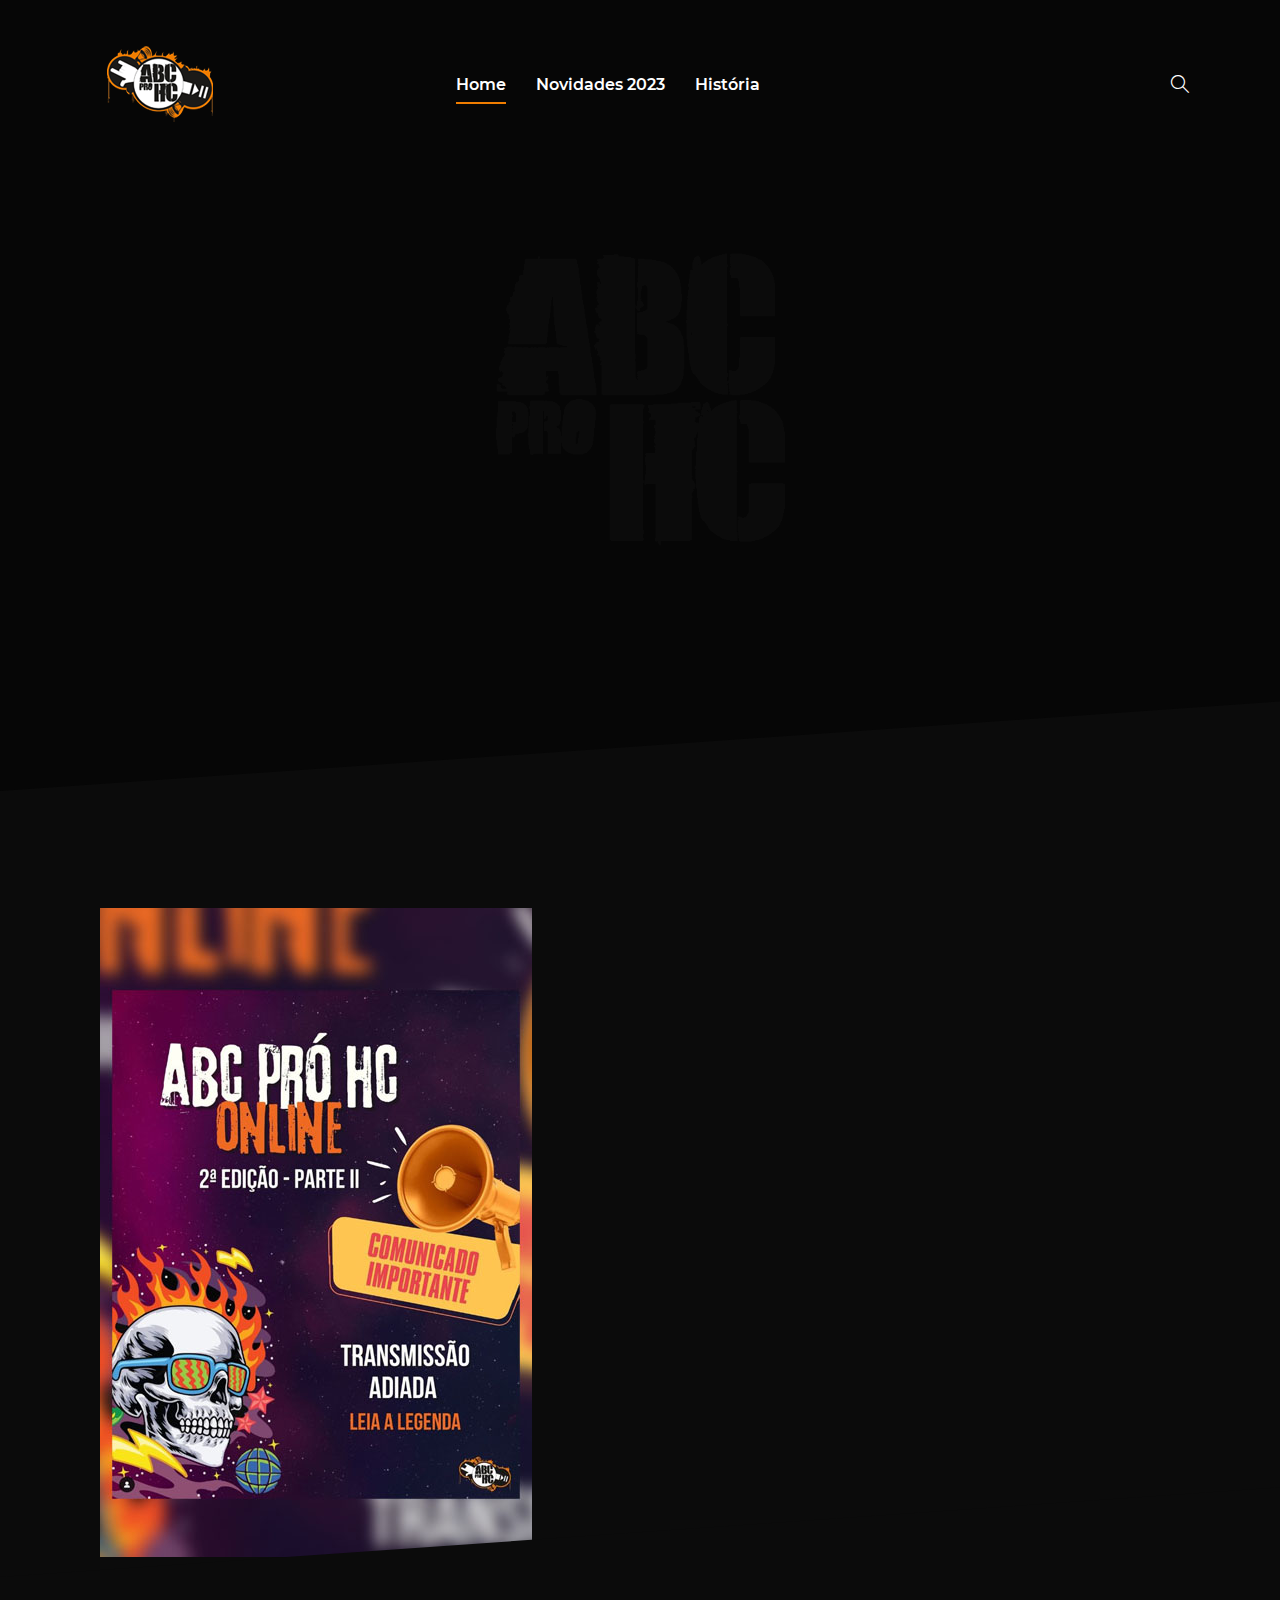
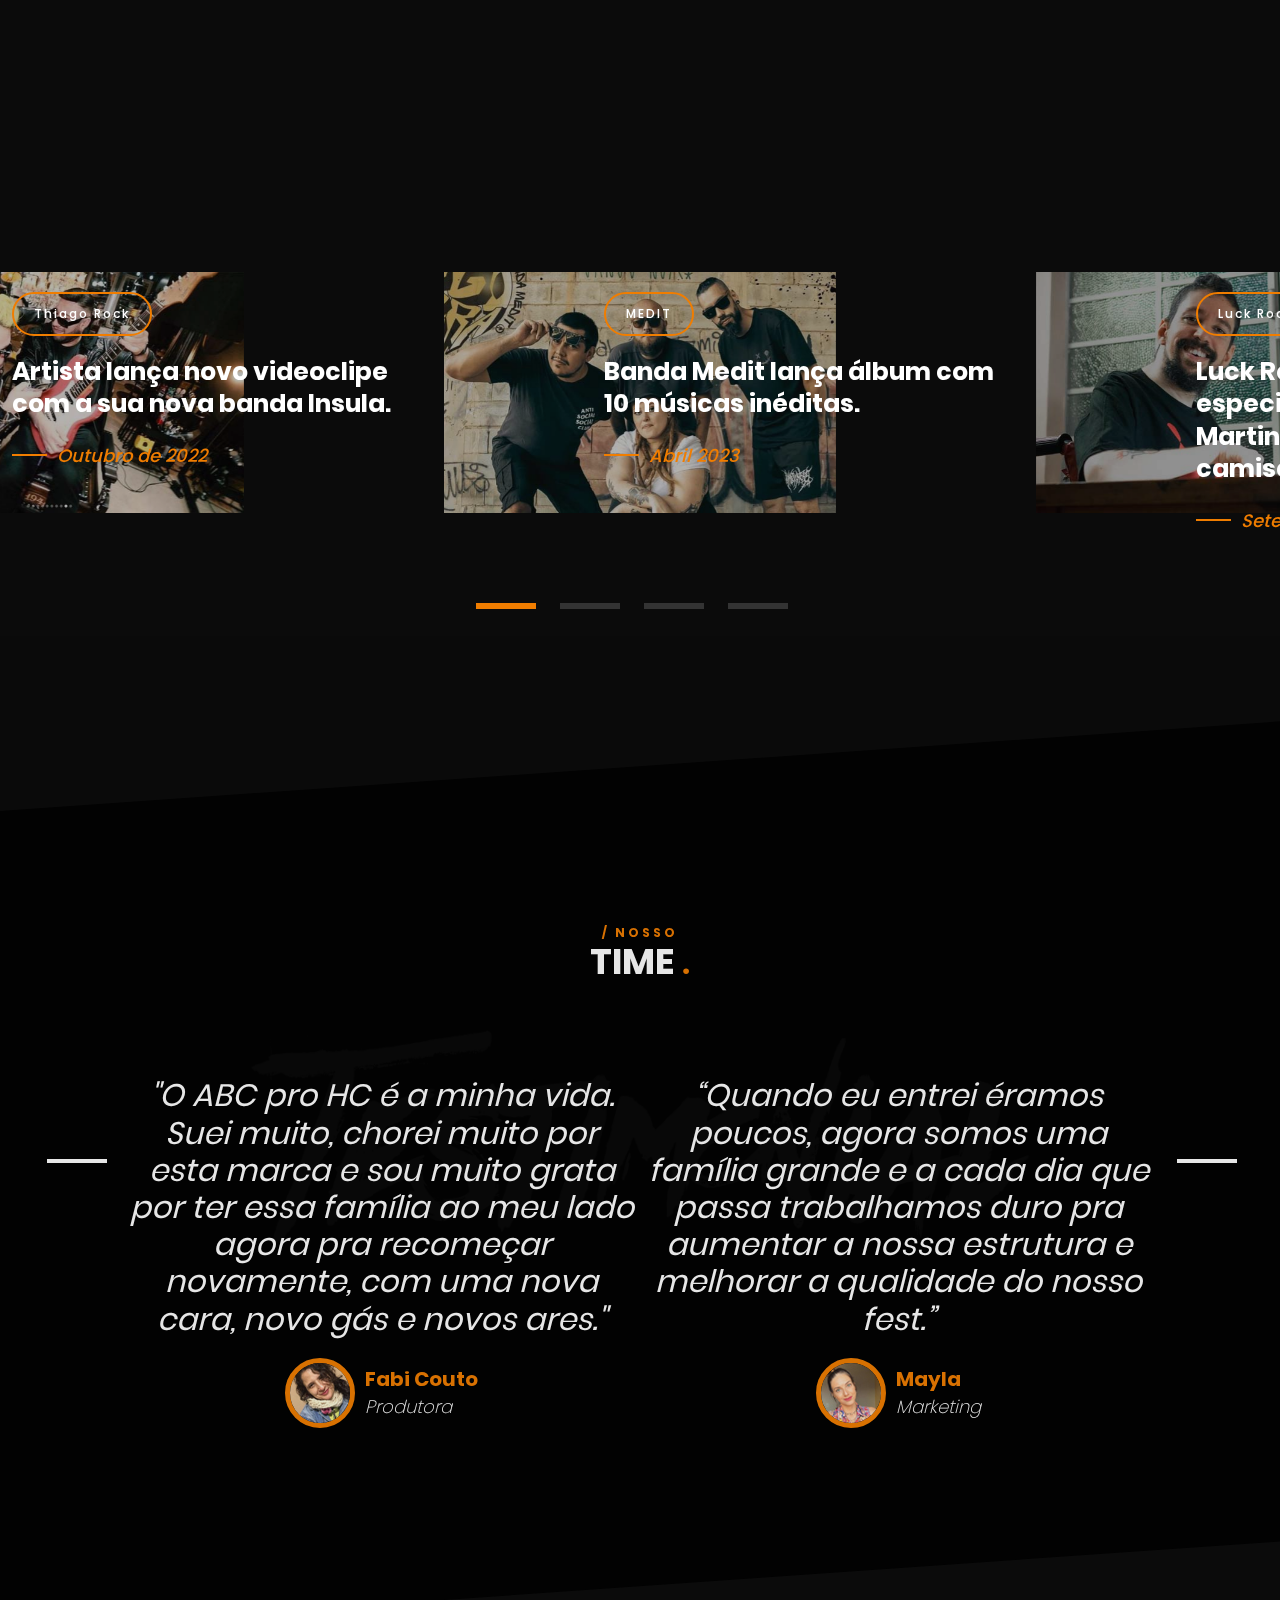
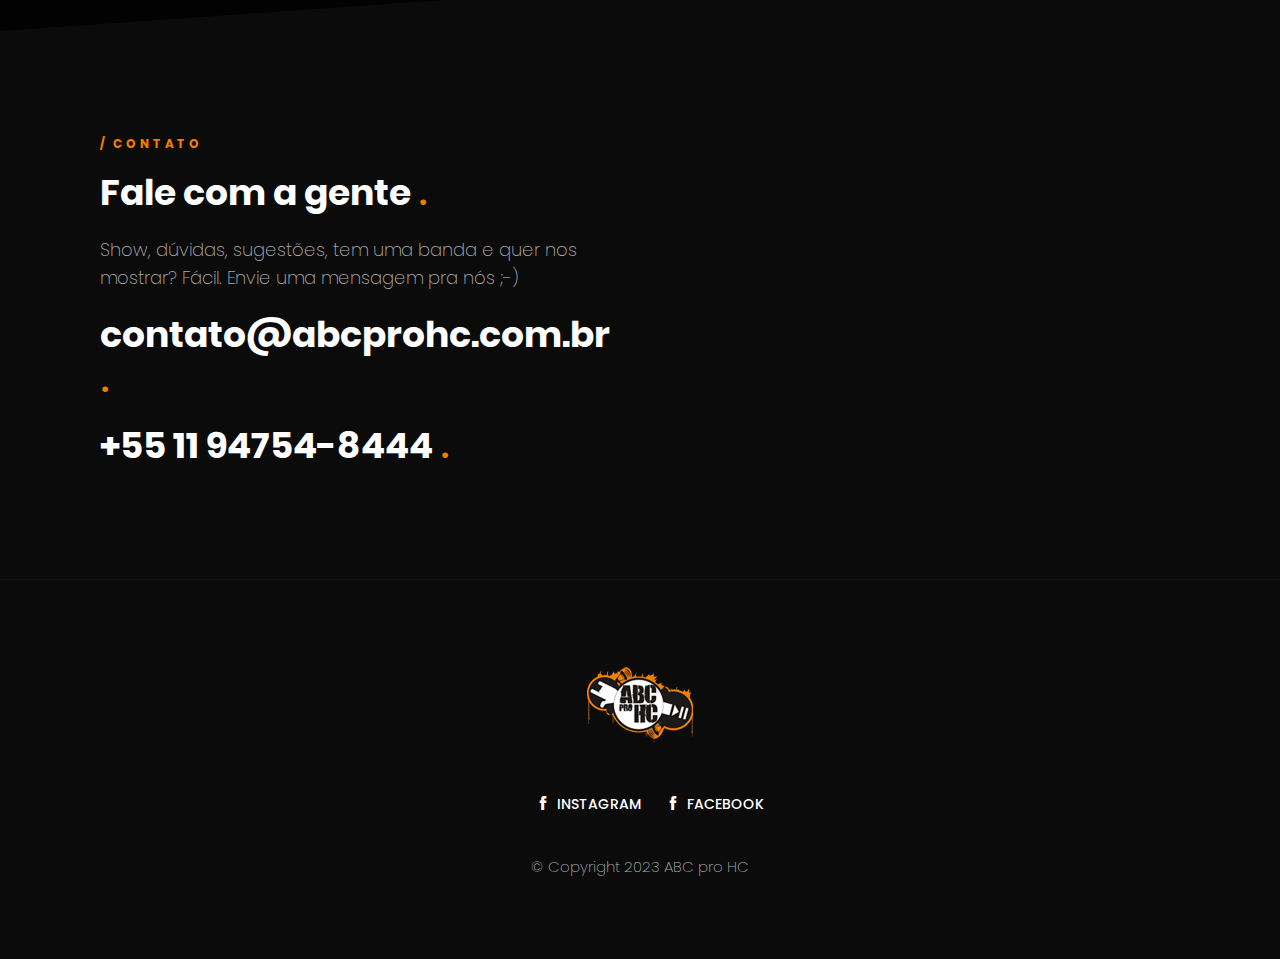
==== index.html @ 59d2be8c "Update do e-mail" ====
<!DOCTYPE html>
<html lang="en">

    <head>
        <meta http-equiv="content-type" content="text/html; charset=utf-8" />
        <!-- SYLESHEETS
            ============================================= -->
        <link rel="stylesheet" href="css/aos.css" type="text/css">
        <link rel="stylesheet" href="css/style1.css" type="text/css">
        <link rel="stylesheet" href="css/swiper.min.css" type="text/css">
        <link rel="stylesheet" href="css/lightgallery.min.css" type="text/css">
        <link rel="stylesheet" href="css/plugin.css" type="text/css" />
        <link rel="stylesheet" href="css/sm-core-css.css" type="text/css" />
        <link rel="stylesheet" href="css/sm-clean.css" type="text/css" />
        <link rel="stylesheet" href="css/thaw-flex.css" type="text/css" />
        <link rel="stylesheet" href="css/font.css" type="text/css" />
        <link rel="stylesheet" href="css/fontawesome.min.css" type="text/css" />
        <link rel="stylesheet" href="style.css" type="text/css" />
        <link rel="stylesheet" href="css/responsive.css" type="text/css" />
        <link rel="icon" href="img/favicon.jpeg">
        <script>
            document.documentElement.className = 'js';

        </script>
        <!-- EXTERNAL STYLES
            ============================================= -->
        <meta name="viewport" content="width=device-width, initial-scale=1, maximum-scale=1" />

        <!-- DOCUMENT TITLES
            ============================================= -->
        <title>HOME | ABC pro HC</title>
    </head>

    <body class="demo-1">
        <!--MAIN WRAPPER START-->
        <div class="main-wrapper clearfix">
            <!-- HEADER START
                ============================================= -->
            <header id="header" class="header-style-1">
                <div class="container">
                    <div class="row clearfix">
                        <div class="header-clear clearfix">
                            <div class="header-content-left clearfix">
                                <!-- LOGO START
                                ============================================= -->
                                <div class="logo">
                                    <a href="index.html"><img src="img/logos/logo-abc_peq.png" alt="ABC pro HC" /></a>
                                </div>
                                <!-- LOGO END -->
                            </div>
                            <div class="header-content-center clearfix">
                                <!-- NAVIGATION START============================================= -->
                                <nav class="main-nav">
                                    <!-- Mobile menu toggle button (hamburger/x icon) -->
                                    <input id="main-menu-state" type="checkbox" />
                                    <label class="main-menu-btn sub-menu-trigger" for="main-menu-state">
                                        <span class="main-menu-btn-icon"></span> Toggle main menu visibility
                                    </label>
                                    <!-- Sample menu definition -->
                                    <ul id="main-menu" class="sm sm-clean">
                                        <li class="menu-item"><a href="index.html" class="menu-link active">Home</a></li>
                                        <!--<li class="menu-item"><a href="event.html" class="menu-link">Eventos</a></li> -->
                                        <li class="menu-item"><a href="blog.html" class="menu-link">Novidades 2023</a></li>
                                        <li class="menu-item"><a href="about.html" class="menu-link">História</a></li>
                                        <!--<li class="menu-item"><a href="contact.html" class="menu-link">Contato</a></li> -->
                                    </ul>
                                </nav>
                                <!-- NAVIGATION END -->
                            </div>
			
                            <div class="header-content-right">
                                <div class="header-info head-item clearfix">
                                    <div class="info-wrap">
                                        <div class="search-wrap">
                                            <button id="btn-search" class="btn btn--search"><i class="icon-simple-line-icons-143"></i></button>
                                        </div>
                                    </div>
                                </div>
                            </div>
							
                            <div class="search">
                                <button id="btn-search-close" class="btn--search-close"><i class="icon-themify-1"></i></button>
                                <form class="search__form">
                                    <input class="search__input" name="search" type="search" placeholder="Search..." />
                                    <span class="search__info">Tecle ENTER para pesquisar ou ESC para sair</span>
                                </form>
                            </div><!-- /search -->
                        </div>
                    </div>
                </div>
            </header>
            <!-- HEADER END -->
            <!-- SECTION -->
            <section class="content">
                <!-- MAIN VIDEO BACKGROUND -->
                <div class="main-video">
                    <div class="image-background">
                    </div>
                    <!--<div class="image-title">
                        <p>At vero eos et accusamus et iusto odio dignissimos</p>
                        <p> ducimus qui blanditiis</p>
                        <a href="#" class="button-basic-1" data-aos="fade-up">Todos os Eventos</a>
                    </div>
					-->
                    <div class="video-background">
                        <video autoplay muted loop id="myVideo">
                            <source src="img/concert-loop-2.mp4" type="video/mp4">
                        </video>
                    </div>
                </div>
                <!-- MAIN VIDEO BACKGROUND END -->
                <!-- GlOBAL BLOCK -->
                <div class="global-block">
                    <div class="container">
                        <div class="global-block-wrap grid grid-cols-12 gap-8">
                            <div class="global-img col-span-5 sm:col-span-12 res:col-span-12">
                                <div class="item-content">
                                    <div class="img-header">
                                        <a class="pattern" href="#">
                                            <img src="img/cartazes/ONLINE-ADIADO.jpg" alt="event-img">
                                        </a>
                                    </div>
                                </div>
                            </div>
                            <div class="global-counter col-span-7 sm:col-span-12 res:col-span-12">
                                <div class="global-title">
                                    <!--<a href="#" class="button-basic-1">Esquenta ABC pro HC #3</a> -->
                                    <h2 data-aos="fade-up">ABC PRO HC ONLINE FEST #2 - PARTE II</h2>
                                    <h5 data-aos="fade-up">/ 16 DE JULHO 2023</h5>
                                    <p class="dugem-text" data-aos="fade-up">A transmissão foi adiada devido a problemas técnicos com alguns vídeos e o nosso editor precisou de mais tempo para finalizá-lo. Em breve divulgaremos a nova data. Para detalhes clique em Saiba Mais.</p>
                                </div>
                                <div class="global-buy" data-aos="fade-up">
                                    <a href="https://www.instagram.com/p/Cs39r45A_WO/" target="_blank" class="button-basic-1">Saiba Mais</a>
                                    <!--<a href="https://www.youtube.com/@abcprohc87?sub_confirmation=1" target="_blank" class="button-basic-2">ONDE ASSISTIR</a> -->
                                </div>
								<!--
                                <div class="global-countdown">
                                    <div class="event-counter clearfix">
                                        <div class="countdown">
                                            <div class="days-count float">
                                                <h3 id="days"></h3>
                                                <span>Dias</span>
                                            </div>
                                            <div class="hours-count float">
                                                <h3 id="hours"></h3>
                                                <span>Horas</span>
                                            </div>
                                            <div class="minutes-count float">
                                                <h3 id="minutes"></h3>
                                                <span>Minutos</span>
                                            </div>
                                            <div class="seconds-count float">
                                                <h3 id="seconds">
                                                </h3>
                                                <span>Segundos</span>
                                            </div>
                                        </div>
                                    </div>
                                </div> -->
                            </div>
                        </div>
                    </div>
                </div>
                <!-- GlOBAL BLOCK END -->
                <!-- TABLE EVENTS -->
				<!--
                <div class="table-events">
                    <div class="background-overlay"></div>
                    <div class="container">

                        <div class="the-title text-center" data-aos="fade-up">
                            <h5 class="head-title-2"> / PRÓXIMOS </h5>
                            <h2 class="head-title-1"> EVENTOS
                                <span class="title-end">.</span></h2>
                            <p class="dugem-text"> ABC PRO HC ONLINE FEST 2 - PARTE II</p>
                        </div>
                        <table class="event">
                            <tr>
                                <td>Data</td>
                                <td class="event-thumb-head"></td>
                                <td>Artista</td>
                                <td>Evento</td>
                                <td>Ingressos</td>
                            </tr>
                            <tr class="space">
                                <td>
                                    &nbsp;
                                </td>
                            </tr>
                            <tr>
                                <td class="event-date">23/10/2023</td>
                                <td class="event-thumb">
                                    <a href="#">
                                        <img width="70" height="100" src="img/cartazes/70X100-ESQUENTA4.gif" alt="table-1"> 
                                    </a>
                                </td>
                                <td class="event-artist">Dance Of Days La Gang Zemer</td>
                                <td class="event-title">
                                    Esquenta #4
                                </td>
                                <td class="event-ticket-link">
                                    <!--<a href="#" class="button button-white rsvp">BOOK</a> 
                                    <a target="_blank" href="https://bit.ly/IngressoAbcProHc4Esquenta" class="button button-white">Comprar Ingresso</a>
                                </td>
                            </tr>
							<!--
                            <tr class="space">
                                <td>
                                    &nbsp;
                                </td>
                            </tr>
                            <tr>
                                <td class="event-date">26/03/2021</td>
                                <td class="event-thumb">
                                    <a href="single-event.html">
                                        <img width="70" height="100" src="img/upcoming-event-2.png" alt="table-2"> 
                                    </a>
                                </td>
                                <td class="event-artist">W. Illinvois</td>
                                <td class="event-title">
                                    <a href="single-event.html">Chicago Indrustry</a>
                                </td>
                                <td class="event-ticket-link">
                                    <span class="sold">EXPIRED</span>
                                </td>
                            </tr>
                            <tr class="space">
                                <td>
                                    &nbsp;
                                </td>
                            </tr>
                            <tr>
                                <td class="event-date">26/03/2021</td>
                                <td class="event-thumb">
                                    <a href="single-event.html">
                                        <img width="70" height="100" src="img/upcoming-event-3.png" alt="table-3"> 
                                    </a>
                                </td>
                                <td class="event-artist">Apollo Xo</td>
                                <td class="event-title">
                                    <a href="single-event.html">The Underground</a>
                                </td>
                                <td class="event-ticket-link">
                                    <span class="sold">EXPIRED</span>
                                </td>
                            </tr>
                            <tr class="space">
                                <td>
                                    &nbsp;
                                </td>
                            </tr>
                            <tr>
                                <td class="event-date">26/05/2021</td>
                                <td class="event-thumb">
                                    <a href="single-event.html">
                                        <img width="70" height="100" src="img/upcoming-event-4.png" alt="table-4"> 
                                    </a>
                                </td>
                                <td class="event-artist">Underground Music</td>
                                <td class="event-title">
                                    <a href="single-event.html">EDM</a>
                                </td>
                                <td class="event-ticket-link">
                                    <span class="sold">EXPIRED</span>
                                </td>
                            </tr>
                            <tr class="space">
                                <td>
                                    &nbsp;
                                </td>
                            </tr>
                            <tr>
                                <td class="event-date">26/06/2021</td>
                                <td class="event-thumb">
                                    <a href="single-event.html">
                                        <img width="70" height="100" src="img/upcoming-event-5.png" alt="table-5"> 
                                    </a>
                                </td>
                                <td class="event-artist">Bhad Bhabie</td>
                                <td class="event-title">
                                    <a href="single-event.html">Asian Dolls</a>
                                </td>
                                <td class="event-ticket-link">
                                    <span class="sold">EXPIRED</span>
                                </td>
                            </tr> 
							
							
                            <tr class="space">
                                <td>
                                    &nbsp;
                                </td>
                            </tr>
                        </table>
						
                        <div class="event-mobile">
                            <ul class="event-list">
                                <li>
                                    <span class="img-thumb">
                                            <img width="70" height="100" src="img/cartazes/70X100-ESQUENTA4.gif" alt="table-1-1">
                                    </span>
                                    <p><span>Data :</span>23/10/2022</p>
                                    <p><span>Artistas :</span> Dance Of Days, La gang, Zemer &amp;</p>
                                    <p><span>Event :</span>Esquenta ABC pro HC #4</p>
                                    <p>
                                        <a target="_blank" href="https://bit.ly/IngressoAbcProHc4Esquenta" class="button-basic-1">COMPRAR</a>
                                    </p>
                                </li>
								<!--
                                <li>
                                    <span class="img-thumb">
                                        <a href="single-event.html">
                                            <img width="70" height="100" src="img/upcoming-event-2.png" alt="table-1-2"> 
                                        </a>
                                    </span>
                                    <p><span>Data :</span> <a href="#">26/03/2021</a></p>
                                    <p><span>Artist :</span> <a href="#">W. Illinvois</a></p>
                                    <p><span>Event :</span> <a href="#">Chicago Indrustry</a></p>
                                    <p>
                                        <a href="#" class="button-basic-1">BUY TICKET</a>
                                    </p>
                                </li>
                                <li>
                                    <span class="img-thumb">
                                        <a href="single-event.html">
                                            <img width="70" height="100" src="img/upcoming-event-3.png" alt="table-1-3"> 
                                        </a>
                                    </span>
                                    <p><span>Date :</span> <a href="#">26/03/2021</a></p>
                                    <p><span>Artist :</span> <a href="#">Apollo Xo</a></p>
                                    <p><span>Event :</span> <a href="#">The Underground</a></p>
                                    <p>
                                        <a href="#" class="button-basic-1">BUY TICKET</a>
                                    </p>
                                </li>
                                <li>
                                    <span class="img-thumb">
                                        <a href="single-event.html">
                                            <img width="70" height="100" src="img/upcoming-event-4.png" alt="table-1-4">
                                         </a>
                                    </span>
                                    <p><span>Date :</span> <a href="#">26/05/2021</a></p>
                                    <p><span>Artist :</span> <a href="#">Underground Music</a></p>
                                    <p><span>Event :</span> <a href="#">EDM</a></p>
                                    <p>
                                        <span class="sold">TICKET SOLD OUT</span> </p>
                                </li>
                                <li>
                                    <span class="img-thumb">
                                        <a href="single-event.html">
                                            <img width="70" height="100" src="img/upcoming-event-5.png" alt="table-1-5"> 
                                        </a>
                                    </span>
                                    <p><span>Date :</span> <a href="#">26/06/2021</a></p>
                                    <p><span>Artist :</span> <a href="#">Bhad Bhabie</a></p>
                                    <p><span>Event :</span> <a href="#">Asian Dolls</a></p>
                                    <p>
                                        <a href="#" class="button-basic-1">BUY TICKET</a>
                                    </p>
                                </li>
								
                            </ul>
                        </div>
                        <div class="button-view text-center">
                            <a href="event.html" class="button-basic-1" data-aos="fade-up">VER TODOS</a>
                        </div>

                    </div>
                </div> -->
                <!-- TABLE EVENTS END -->
                <!-- BLOG LOOP -->
                <div class="blog-loop">
                    <div class="container">
                        <div class="news-title grid grid-cols-12">
                            <div class="the-title col-span-6 sm:col-span-12 res:col-span-12" data-aos="fade-up">
                                <h5 class="head-title-2"> / NOTÍCIAS </h5>
                                <h2 class="head-title-1">
                                    <span class="title-end">QUAIS AS NOVAS?!</span></h2>
                                <!--<p class="dugem-text"> Lorem Ipsum. Proin gravida nibh vel velit auctor aliquet. Aenean sollicitudin, lorem quis bibendum auctor.</p>-->
                            </div>
                            <div class="button-view col-span-6 sm:col-span-12 res:col-span-12" data-aos="fade-up">
                                <a href="blog.html" class="button-basic-1">Todas as Notícias</a>
                            </div>
                        </div>
                    </div>
                    <div class="blog-slide">
                        <div class="swiper-container">
                            <div class="swiper-wrapper">
                            <div class="swiper-slide">
                                    <div class="swiper-post">
                                        <div class="post-thumb">
                                            <a href="blog.html">
                                                <img src="img/imgs-index/medit_650x400.jpg" alt="latest-news-img-1">
                                                <div class="dugem-overlay"></div>
                                            </a>
                                        </div>
                                        <div class="post-content-wrap">
                                            <div class="post-category">
                                                <a href="blog.html?#blog_medit" href="blog.html" class="button-basic-1">MEDIT</a>
                                            </div>
                                            <div class="post-title">
                                                <h3>
                                                    <a href="blog.html?#blog_luckrock">
                                                        Banda Medit lança álbum com 10 músicas inéditas.
                                                    </a>
                                                </h3>
                                            </div>
                                            <div class="post-date">
                                                <a href="blog.html"><span>Abril 2023</span></a>
                                            </div>
                                        </div>
                                    </div>
                                </div>							
                                <div class="swiper-slide">
                                    <div class="swiper-post">
                                        <div class="post-thumb">
                                            <a href="blog.html">
                                                <img src="img/imgs-index/luckrock_650x400.jpg" alt="latest-news-img-1">
                                                <div class="dugem-overlay"></div>
                                            </a>
                                        </div>
                                        <div class="post-content-wrap">
                                            <div class="post-category">
                                                <a href="blog.html?#blog_luckrock" href="blog.html" class="button-basic-1">Luck Rock & Teco Martins "Rancore"</a>
                                            </div>
                                            <div class="post-title">
                                                <h3>
                                                    <a href="blog.html?#blog_luckrock">
                                                        Luck Rock lança vídeo especial junto com Teco Martins "Rancore" sobre a sua camiseta pra banda.
                                                    </a>
                                                </h3>
                                            </div>
                                            <div class="post-date">
                                                <a href="blog.html"><span>Setembro 2022</span></a>
                                            </div>
                                        </div>
                                    </div>
                                </div>
                                <div class="swiper-slide">
                                    <div class="swiper-post">
                                        <div class="post-thumb">
                                            <a href="blog.html?#blog_esquenta3">
                                                <img src="img/imgs-index/esquenta3_650x400.jpg" alt="latest-news-img-2">
                                                <div class="dugem-overlay"></div>
                                            </a>
                                        </div>
                                        <div class="post-content-wrap">
                                            <div class="post-category">
                                                <a href="blog.html?#blog_esquenta3" class="button-basic-1">Esquenta #3</a>
                                            </div>
                                            <div class="post-title">
                                                <h3>
                                                    <a href="blog.html">
                                                        Saiba como foi o Esquenta #3 que trouxe Hateen, Drive In, Meu Funeral e Thiago Rock.
                                                    </a>
                                                </h3>
                                            </div>
                                            <div class="post-date">
                                                <a href=""><span>Abril de 2022</span></a>
                                            </div>
                                        </div>
                                    </div>
                                </div>
                                <div class="swiper-slide">
                                    <div class="swiper-post">
                                        <div class="post-thumb">
                                            <a href="blog.html?#blog_thiagorock">
                                                <img src="img/imgs-index/tiagorock_650x400.jpg" alt="latest-news-img-3">
                                                <div class="dugem-overlay"></div>
                                            </a>
                                        </div>
                                        <div class="post-content-wrap">
                                            <div class="post-category">
                                                <a href="blog.html?#blog_thiagorock" class="button-basic-1">Thiago Rock</a>
                                            </div>
                                            <div class="post-title">
                                                <h3>
                                                    <a href="blog.html">
                                                        Artista lança novo videoclipe com a sua nova banda Insula.
                                                    </a></h3>
                                            </div>
                                            <div class="post-date">
                                                <a href="#"><span>Outubro de 2022</span></a>
                                            </div>
                                        </div>
                                    </div>
                                </div>
								<!--
                                <div class="swiper-slide">
                                    <div class="swiper-post">
                                        <div class="post-thumb">
                                            <a href="blog.html">
                                                <img src="img/latest-blog-news-4.png" alt="latest-news-img-4">
                                                <div class="dugem-overlay"></div>
                                            </a>
                                        </div>
                                        <div class="post-content-wrap">
                                            <div class="post-category">
                                                <a href="#" class="button-basic-1">Event News</a>
                                            </div>
                                            <div class="post-title">
                                                <h3>
                                                    <a href="blog.html">
                                                        Lorem ipsum dolor sit amet, consectetur adipiscing
                                                    </a>
                                                </h3>
                                            </div>
                                            <div class="post-date">
                                                <a href="#"><span>April 30, 2021</span></a>
                                            </div>
                                        </div>
                                    </div>
                                </div>
                                <div class="swiper-slide">
                                    <div class="swiper-post">
                                        <div class="post-thumb">
                                            <a href="blog.html">
                                                <img src="img/latest-blog-news-5.png" alt="latest-news-img-5">
                                                <div class="dugem-overlay"></div>
                                            </a>
                                        </div>
                                        <div class="post-content-wrap">
                                            <div class="post-category">
                                                <a href="#" class="button-basic-1">Contest</a>
                                            </div>
                                            <div class="post-title">
                                                <h3>
                                                    <a href="blog.html">
                                                        Vivamus pulvinar urna nec ipsum interdum blandi
                                                    </a>
                                                </h3>
                                            </div>
                                            <div class="post-date">
                                                <a href="#"><span>April 30, 2021</span></a>
                                            </div>
                                        </div>
                                    </div>
                                </div> -->
                            </div>
                            <div class="swiper-pagination"></div>
                        </div>
                    </div>
                </div>
                <!-- BLOG LOOP END -->

                <!-- TESTIMONIAL BLOCK -->
                <div class="testimonial-block">
                    <div class="background-overlay"> </div>
                    <div class="testimonial-background"></div>
                    <div class="testimonial-wrap">
                        <div class="the-title text-center">
                            <h5 class="head-title-2"> / NOSSO </h5>
                            <h2 class="head-title-1">
                                TIME
                                <span class="title-end">.</span>
                            </h2>
                        </div>
                        <div class="testimonial-slide">
                            <div class="swipper-button clearfix">
                                <div class="swiper-button-next">
                                    <span>Prev</span>
                                    <div class="car-page-arrow-next"></div>
                                </div>
                                <div class="swiper-button-prev">
                                    <span>Next</span>
                                    <div class="car-page-arrow-prev"></div>
                                </div>

                            </div>
                            <div class="swiper-container">
                                <div class="swiper-wrapper">
                                    <div class="swiper-slide">
                                        <div class="testi-content">
                                            <div class="testimonial-text">
                                                <p>"O ABC pro HC é a minha vida. Suei muito, chorei muito por esta marca e sou muito grata por ter essa família ao meu lado agora pra recomeçar novamente, com uma nova cara, novo gás e novos ares."</p>
                                            </div>
                                            <div class="testimonial-detail-inner">
                                                <div class="testimonial-image">
                                                    <img src="img/imgs-index/fabi-60x60.jpg" alt="testi-1">
                                                </div>
                                                <div class="test-info">
                                                    <h5 class="testi-author">Fabi Couto</h5>
                                                    <cite class="testi-job">
                                                        Produtora 
                                                    </cite>
                                                </div>
                                            </div>
                                        </div>
                                    </div>
                                    <div class="swiper-slide">
                                        <div class="testi-content">
                                            <div class="testimonial-text">
                                                <p>“Quando eu entrei éramos poucos, agora somos uma família grande e a cada dia que passa trabalhamos duro pra aumentar a nossa estrutura e melhorar a qualidade do nosso fest.”</p>
                                            </div>
                                            <div class="testimonial-detail-inner">
                                                <div class="testimonial-image">
                                                    <img src="img/imgs-index/mayla-60x60.jpg" alt="testi-2">
                                                </div>
                                                <div class="test-info">
                                                    <h5 class="testi-author">Mayla</h5>
                                                    <cite class="testi-job">
                                                        Marketing </cite>
                                                </div>
                                            </div>
                                        </div>
                                    </div>
									<div class="swiper-slide">
                                        <div class="testi-content">
                                            <div class="testimonial-text">
                                                <p>"Muito orgulhoso em fazer parte desse time maravilhoso!"</p>
                                            </div>
                                            <div class="testimonial-detail-inner">
                                                <div class="testimonial-image">
                                                    <img src="img/imgs-index/luh-60x60.jpg" alt="testi-1">
                                                </div>
                                                <div class="test-info">
                                                    <h5 class="testi-author">Luck Rock</h5>
                                                    <cite class="testi-job">
                                                        Marketing
                                                    </cite>
                                                </div>
                                            </div>
                                        </div>
                                    </div>
                                    <div class="swiper-slide">
                                        <div class="testi-content">
                                            <div class="testimonial-text">
                                                <p>"Lembro que toquei no ABC pro HC 9 com o The Used, e me sinto lisonjeado em fazer parte da família."</p>
                                            </div>
                                            <div class="testimonial-detail-inner">
                                                <div class="testimonial-image">
                                                    <img src="img/imgs-index/zemer-60x60.jpg" alt="testi-1">
                                                </div>
                                                <div class="test-info">
                                                    <h5 class="testi-author">Zemer</h5>
                                                    <cite class="testi-job">
                                                        Audiovisual
                                                    </cite>
                                                </div>
                                            </div>
                                        </div>
                                    </div>
                                </div>
                            </div>
                        </div>
                    </div>
                </div>
                <!-- TESTIMONIAL BLOCK END -->

                <!-- BOOK TABLE -->
                <div class="book-table">
                    <div class="container">
                        <div class="book-wrap news-title grid grid-cols-12 gap-24">
                            <div class="the-title col-span-6 sm:col-span-12 res:col-span-12">
                                <h5 class="head-title-2"> / CONTATO </h5>
                                <h2 class="head-title-1"> Fale com a gente
                                    <span class="title-end">.</span></h2>
                                <p class="dugem-text"> Show, dúvidas, sugestões, tem uma banda e quer nos mostrar? Fácil. Envie uma mensagem pra nós ;-) </p>
								<h2 class="head-title-1"> contato@abcprohc.com.br
                                    <span class="title-end">.</span></h2>
								<h2 class="head-title-1"> +55 11 94754-8444
                                    <span class="title-end">.</span></h2>
                            </div>

							<!--
                            <div class="contact-form-style col-span-6 sm:col-span-12 res:col-span-12">
                                <input type="text" name="your-name" size="40" placeholder="Nome">
                                <input type="text" name="your-name" size="40" placeholder="E-mail">
                                <textarea name="your-message" cols="40" rows="10" placeholder="Mensagem"></textarea>
                                <input type="submit" value="Enviar" class="button-basic-1">

                            </div>
							-->
                        </div>
                    </div>
                </div>
                <!-- BOOK TABLE END -->
            </section>
            <!-- SECTION END -->
            <!-- FOOTER START
                ============================================= -->
            <footer id="footer" class="footer clearfix">
                <div class="footer-wrap clearfix">
                    <div class="footer-bottom clearfix">
                        <div class="container">
                            <div class="row">
                                <div class="foot-col column column-1 text-center clearfix">
                                    <div class="logo-footer">
                                        <a href="index.html"><img src="img/logos/logo-abc_peq.png" alt="Logo-Footer" /></a>
                                    </div>
                                </div>

                                <div class="foot-col column column-1 text-center clearfix">
                                    <div class="social-footer">
                                        <ul>
                                            <li class="soc-icon"><a href="http://www.instagram.com/abcprohc"><i class="icon icon-themify-17"></i>Instagram</a></li>
                                            <li class="soc-icon"><a href="http://www.facebook.com/abcprohc"><i class="icon icon-themify-17"></i>Facebook</a></li>
                                        </ul>
                                    </div>
                                </div>
                                <div class="foot-col column column-1 text-center clearfix">
                                    <div id="copyright" class="copyright-text">
                                        © Copyright 2023 ABC pro HC
                                    </div>
                                </div>
                            </div>
                        </div>
                    </div>
                </div>
            </footer>
            <!-- FOOTER END -->
        </div>
        <!-- MAIN WRAPPER END -->
        <!-- FOOTER SCRIPTS
            ============================================= -->
        <script src="js/jquery.3.5.1.min.js"></script>
        <script src="js/main.js"></script>
        <script src="js/countdown-dugem.js"></script>
        <script src="js/dugem-lightbox.js"></script>
        <script src="js/dugem-carousel.js"></script>
        <script type="js/aos.js"></script>
        <script src="js/demo1.js"></script>
        <script src="js/jquery.smartmenus.min.js"></script>
        <script src="js/swiper-bundle.min.js"></script>
        <script src="js/lightgallery.min.js"></script>
        <script src="js/aos.js"></script>

    </body>

</html>
---- css/style1.css ----
/* Layout for search container */
.search {
	display: flex;
	flex-direction: column;
	justify-content: center;
	align-items: center;
	text-align: center;
	background: rgba(18, 23, 56, 0.9);
}

.js .search {
	position: fixed;
	z-index: 1000;
	top: 0;
	left: 0;
	width: 100%;
	height: 100vh;
}

.search::before,
.search::after {
	content: '';
	position: absolute;
	width: calc(100% + 15px);
	height: calc(100% + 15px);
	pointer-events: none;
	border: 1.5em solid #212fa0;
}

.search::before {
	top: 0;
	left: 0;
	border-right-width: 0;
	border-bottom-width: 0;
}

.search::after {
	right: 0;
	bottom: 0;
	border-top-width: 0;
	border-left-width: 0;
}

.btn--search-close {
	font-size: 2em;
	position: absolute;
	top: 1.25em;
	right: 1.25em;
	display: none;
}

.js .btn--search-close {
	display: block;
}

.search__form {
	margin: 5em 0;
}

.search__input {
	font-family: inherit;
	font-size: 10vw;
	line-height: 1;
	display: inline-block;
	box-sizing: border-box;
	width: 75%;
	padding: 0.05em 0;
	color: #d17c78;
	border-bottom: 2px solid;
}

.search__input::-webkit-input-placeholder {
	/* WebKit, Blink, Edge */
	opacity: 0.3;
	color: #060919;
}

.search__input::-moz-placeholder {
	opacity: 0.3;
	/* Mozilla Firefox 19+ */
	color: #060919;
}

.search__input:-ms-input-placeholder {
	/* Internet Explorer 10-11 */
	opacity: 0.3;
	color: #060919;
}

.search__input::-webkit-search-cancel-button,
.search__input::-webkit-search-decoration {
	-webkit-appearance: none;
}

.search__input::-ms-clear {
	display: none;
}

.search__info {
	font-size: 90%;
	font-weight: bold;
	display: block;
	width: 75%;
	margin: 0 auto;
	padding: 0.85em 0;
	text-align: right;
	color: #d17c78;
}

.search__related {
	display: flex;
	width: 75%;
	pointer-events: none;
}

.search__suggestion {
	width: 33.33%;
	text-align: left;
}

.search__suggestion:nth-child(2) {
	margin: 0 3em;
}

.search__suggestion h3 {
	font-size: 1.35em;
	margin: 0;
}

.search__suggestion h3::before {
	content: '\21FE';
	display: inline-block;
	padding: 0 0.5em 0 0;
}

.search__suggestion p {
	font-size: 1.15em;
	line-height: 1.4;
	margin: 0.75em 0 0 0;
}

/************************/
/* Transitions 			*/
/************************/

.js .search {
	pointer-events: none;
	opacity: 0;
	transition: opacity 0.5s;
}

.js .search--open {
	pointer-events: auto;
	opacity: 1;
}

/* Border */
.search::before,
.search::after {
	transition: transform 0.5s;
}

.search::before {
	transform: translate3d(-15px, -15px, 0);
}

.search::after {
	transform: translate3d(15px, 15px, 0);
}

.search--open::before,
.search--open::after {
	transform: translate3d(0, 0, 0);
}

/* Close button */
.btn--search-close {
	opacity: 0;
	transform: scale3d(0.8, 0.8, 1);
	transition: opacity 0.5s, transform 0.5s;
}

.search--open .btn--search-close {
	opacity: 1;
	transform: scale3d(1, 1, 1);
}

/* Search form with input and description */
.js .search__form {
	opacity: 0;
	transform: scale3d(0.8, 0.8, 1);
	transition: opacity 0.5s, transform 0.5s;
}

.js .search--open .search__form {
	opacity: 1;
	transform: scale3d(1, 1, 1);
}

.search__suggestion {
	opacity: 0;
	transform: translate3d(0, -30px, 0);
	transition: opacity 0.5s, transform 0.5s;
}

.search--open .search__suggestion {
	opacity: 1;
	transform: translate3d(0, 0, 0);
}

.search--open .search__suggestion:nth-child(2) {
	transition-delay: 0.1s;
}

.search--open .search__suggestion:nth-child(3) {
	transition-delay: 0.2s;
}

@media screen and (max-width:40em) {
	.search__form {
		margin: 5em 0 1em;
	}
	.btn--search-close {
		font-size: 1.25em;
		top: 1.5em;
		right: 1.5em;
	}
	.search__info {
		text-align: left;
	}
	.search__suggestion {
		font-size: 80%;
		width: 100%;
	}
	.search__suggestion:nth-child(2),
	.search__suggestion:nth-child(3) {
		display: none;
	}
}
---- css/lightgallery.min.css ----
@font-face{font-family:lg;src:url(fonts/lg.ttf?22t19m) format("truetype"),url(fonts/lg.woff?22t19m) format("woff"),url(fonts/lg.svg?22t19m#lg) format("svg");font-weight:400;font-style:normal;font-display:block}.lg-icon{font-family:lg!important;speak:never;font-style:normal;font-weight:400;font-variant:normal;text-transform:none;line-height:1;-webkit-font-smoothing:antialiased;-moz-osx-font-smoothing:grayscale}.lg-actions .lg-next,.lg-actions .lg-prev{background-color:rgba(0,0,0,.45);border-radius:2px;color:#999;cursor:pointer;display:block;font-size:22px;margin-top:-10px;padding:8px 10px 9px;position:absolute;top:50%;z-index:1080;border:none;outline:0}.lg-actions .lg-next.disabled,.lg-actions .lg-prev.disabled{pointer-events:none;opacity:.5}.lg-actions .lg-next:hover,.lg-actions .lg-prev:hover{color:#FFF}.lg-actions .lg-next{right:20px}.lg-actions .lg-next:before{content:"\e095"}.lg-actions .lg-prev{left:20px}.lg-actions .lg-prev:after{content:"\e094"}@-webkit-keyframes lg-right-end{0%,100%{left:0}50%{left:-30px}}@-moz-keyframes lg-right-end{0%,100%{left:0}50%{left:-30px}}@-ms-keyframes lg-right-end{0%,100%{left:0}50%{left:-30px}}@keyframes lg-right-end{0%,100%{left:0}50%{left:-30px}}@-webkit-keyframes lg-left-end{0%,100%{left:0}50%{left:30px}}@-moz-keyframes lg-left-end{0%,100%{left:0}50%{left:30px}}@-ms-keyframes lg-left-end{0%,100%{left:0}50%{left:30px}}@keyframes lg-left-end{0%,100%{left:0}50%{left:30px}}.lg-outer.lg-right-end .lg-object{-webkit-animation:lg-right-end .3s;-o-animation:lg-right-end .3s;animation:lg-right-end .3s;position:relative}.lg-outer.lg-left-end .lg-object{-webkit-animation:lg-left-end .3s;-o-animation:lg-left-end .3s;animation:lg-left-end .3s;position:relative}.lg-toolbar{z-index:1082;left:0;position:absolute;top:0;width:100%;background-color:rgba(0,0,0,.45)}.lg-toolbar .lg-icon{color:#999;cursor:pointer;float:right;font-size:24px;height:47px;line-height:27px;padding:10px 0;text-align:center;width:50px;text-decoration:none!important;outline:0;background:0 0;border:none;box-shadow:none;-webkit-transition:color .2s linear;-o-transition:color .2s linear;transition:color .2s linear}.lg-toolbar .lg-icon:hover{color:#FFF}.lg-toolbar .lg-close:after{content:"\e070"}.lg-toolbar .lg-download:after{content:"\e0f2"}.lg-sub-html{background-color:rgba(0,0,0,.45);bottom:0;color:#EEE;font-size:16px;left:0;padding:10px 40px;position:fixed;right:0;text-align:center;z-index:1080}.lg-sub-html h4{margin:0;font-size:13px;font-weight:700}.lg-sub-html p{font-size:12px;margin:5px 0 0}#lg-counter{color:#999;display:inline-block;font-size:16px;padding-left:20px;padding-top:12px;vertical-align:middle}.lg-next,.lg-prev,.lg-toolbar{opacity:1;-webkit-transition:-webkit-transform .35s cubic-bezier(0,0,.25,1) 0s,opacity .35s cubic-bezier(0,0,.25,1) 0s,color .2s linear;-moz-transition:-moz-transform .35s cubic-bezier(0,0,.25,1) 0s,opacity .35s cubic-bezier(0,0,.25,1) 0s,color .2s linear;-o-transition:-o-transform .35s cubic-bezier(0,0,.25,1) 0s,opacity .35s cubic-bezier(0,0,.25,1) 0s,color .2s linear;transition:transform .35s cubic-bezier(0,0,.25,1) 0s,opacity .35s cubic-bezier(0,0,.25,1) 0s,color .2s linear}.lg-hide-items .lg-prev{opacity:0;-webkit-transform:translate3d(-10px,0,0);transform:translate3d(-10px,0,0)}.lg-hide-items .lg-next{opacity:0;-webkit-transform:translate3d(10px,0,0);transform:translate3d(10px,0,0)}.lg-hide-items .lg-toolbar{opacity:0;-webkit-transform:translate3d(0,-10px,0);transform:translate3d(0,-10px,0)}body:not(.lg-from-hash) .lg-outer.lg-start-zoom .lg-object{-webkit-transform:scale3d(.5,.5,.5);transform:scale3d(.5,.5,.5);opacity:0;-webkit-transition:-webkit-transform 250ms cubic-bezier(0,0,.25,1) 0s,opacity 250ms cubic-bezier(0,0,.25,1)!important;-moz-transition:-moz-transform 250ms cubic-bezier(0,0,.25,1) 0s,opacity 250ms cubic-bezier(0,0,.25,1)!important;-o-transition:-o-transform 250ms cubic-bezier(0,0,.25,1) 0s,opacity 250ms cubic-bezier(0,0,.25,1)!important;transition:transform 250ms cubic-bezier(0,0,.25,1) 0s,opacity 250ms cubic-bezier(0,0,.25,1)!important;-webkit-transform-origin:50% 50%;-moz-transform-origin:50% 50%;-ms-transform-origin:50% 50%;transform-origin:50% 50%}body:not(.lg-from-hash) .lg-outer.lg-start-zoom .lg-item.lg-complete .lg-object{-webkit-transform:scale3d(1,1,1);transform:scale3d(1,1,1);opacity:1}.lg-outer .lg-thumb-outer{background-color:#0D0A0A;bottom:0;position:absolute;width:100%;z-index:1080;max-height:350px;-webkit-transform:translate3d(0,100%,0);transform:translate3d(0,100%,0);-webkit-transition:-webkit-transform .25s cubic-bezier(0,0,.25,1) 0s;-moz-transition:-moz-transform .25s cubic-bezier(0,0,.25,1) 0s;-o-transition:-o-transform .25s cubic-bezier(0,0,.25,1) 0s;transition:transform .25s cubic-bezier(0,0,.25,1) 0s}.lg-outer .lg-thumb-outer.lg-grab .lg-thumb-item{cursor:-webkit-grab;cursor:-moz-grab;cursor:-o-grab;cursor:-ms-grab;cursor:grab}.lg-outer .lg-thumb-outer.lg-grabbing .lg-thumb-item{cursor:move;cursor:-webkit-grabbing;cursor:-moz-grabbing;cursor:-o-grabbing;cursor:-ms-grabbing;cursor:grabbing}.lg-outer .lg-thumb-outer.lg-dragging .lg-thumb{-webkit-transition-duration:0s!important;transition-duration:0s!important}.lg-outer.lg-thumb-open .lg-thumb-outer{-webkit-transform:translate3d(0,0,0);transform:translate3d(0,0,0)}.lg-outer .lg-thumb{padding:10px 0;height:100%;margin-bottom:-5px}.lg-outer .lg-thumb-item{cursor:pointer;float:left;overflow:hidden;height:100%;border:2px solid #FFF;border-radius:4px;margin-bottom:5px}@media (min-width:1025px){.lg-outer .lg-thumb-item{-webkit-transition:border-color .25s ease;-o-transition:border-color .25s ease;transition:border-color .25s ease}}.lg-outer .lg-thumb-item.active,.lg-outer .lg-thumb-item:hover{border-color:#a90707}.lg-outer .lg-thumb-item img{width:100%;height:100%;object-fit:cover}.lg-outer.lg-has-thumb .lg-item{padding-bottom:120px}.lg-outer.lg-can-toggle .lg-item{padding-bottom:0}.lg-outer.lg-pull-caption-up .lg-sub-html{-webkit-transition:bottom .25s ease;-o-transition:bottom .25s ease;transition:bottom .25s ease}.lg-outer.lg-pull-caption-up.lg-thumb-open .lg-sub-html{bottom:100px}.lg-outer .lg-toogle-thumb{background-color:#0D0A0A;border-radius:2px 2px 0 0;color:#999;cursor:pointer;font-size:24px;height:39px;line-height:27px;padding:5px 0;position:absolute;right:20px;text-align:center;top:-39px;width:50px;outline:0;border:none}.lg-outer .lg-toogle-thumb:after{content:"\e1ff"}.lg-outer .lg-toogle-thumb:hover{color:#FFF}.lg-outer .lg-video-cont{display:inline-block;vertical-align:middle;max-width:1140px;max-height:100%;width:100%;padding:0 5px}.lg-outer .lg-video{width:100%;height:0;padding-bottom:56.25%;overflow:hidden;position:relative}.lg-outer .lg-video .lg-object{display:inline-block;position:absolute;top:0;left:0;width:100%!important;height:100%!important}.lg-outer .lg-video .lg-video-play{width:84px;height:59px;position:absolute;left:50%;top:50%;margin-left:-42px;margin-top:-30px;z-index:1080;cursor:pointer}.lg-outer .lg-has-iframe .lg-video{-webkit-overflow-scrolling:touch;overflow:auto}.lg-outer .lg-has-vimeo .lg-video-play{background:url(../img/vimeo-play.png) no-repeat}.lg-outer .lg-has-vimeo:hover .lg-video-play{background:url(../img/vimeo-play.png) 0 -58px no-repeat}.lg-outer .lg-has-html5 .lg-video-play{background:url(../img/video-play.png) no-repeat;height:64px;margin-left:-32px;margin-top:-32px;width:64px;opacity:.8}.lg-outer .lg-has-html5:hover .lg-video-play{opacity:1}.lg-outer .lg-has-youtube .lg-video-play{background:url(../img/youtube-play.png) no-repeat}.lg-outer .lg-has-youtube:hover .lg-video-play{background:url(../img/youtube-play.png) 0 -60px no-repeat}.lg-outer .lg-video-object{width:100%!important;height:100%!important;position:absolute;top:0;left:0}.lg-outer .lg-has-video .lg-video-object{visibility:hidden}.lg-outer .lg-has-video.lg-video-playing .lg-object,.lg-outer .lg-has-video.lg-video-playing .lg-video-play{display:none}.lg-outer .lg-has-video.lg-video-playing .lg-video-object{visibility:visible}.lg-progress-bar{background-color:#333;height:5px;left:0;position:absolute;top:0;width:100%;z-index:1083;opacity:0;-webkit-transition:opacity 80ms ease 0s;-moz-transition:opacity 80ms ease 0s;-o-transition:opacity 80ms ease 0s;transition:opacity 80ms ease 0s}.lg-progress-bar .lg-progress{background-color:#a90707;height:5px;width:0}.lg-progress-bar.lg-start .lg-progress{width:100%}.lg-show-autoplay .lg-progress-bar{opacity:1}.lg-autoplay-button:after{content:"\e01d"}.lg-show-autoplay .lg-autoplay-button:after{content:"\e01a"}.lg-outer.lg-css3.lg-zoom-dragging .lg-item.lg-complete.lg-zoomable .lg-image,.lg-outer.lg-css3.lg-zoom-dragging .lg-item.lg-complete.lg-zoomable .lg-img-wrap{-webkit-transition-duration:0s;transition-duration:0s}.lg-outer.lg-use-transition-for-zoom .lg-item.lg-complete.lg-zoomable .lg-img-wrap{-webkit-transition:-webkit-transform .3s cubic-bezier(0,0,.25,1) 0s;-moz-transition:-moz-transform .3s cubic-bezier(0,0,.25,1) 0s;-o-transition:-o-transform .3s cubic-bezier(0,0,.25,1) 0s;transition:transform .3s cubic-bezier(0,0,.25,1) 0s}.lg-outer.lg-use-left-for-zoom .lg-item.lg-complete.lg-zoomable .lg-img-wrap{-webkit-transition:left .3s cubic-bezier(0,0,.25,1) 0s,top .3s cubic-bezier(0,0,.25,1) 0s;-moz-transition:left .3s cubic-bezier(0,0,.25,1) 0s,top .3s cubic-bezier(0,0,.25,1) 0s;-o-transition:left .3s cubic-bezier(0,0,.25,1) 0s,top .3s cubic-bezier(0,0,.25,1) 0s;transition:left .3s cubic-bezier(0,0,.25,1) 0s,top .3s cubic-bezier(0,0,.25,1) 0s}.lg-outer .lg-item.lg-complete.lg-zoomable .lg-img-wrap{-webkit-transform:translate3d(0,0,0);transform:translate3d(0,0,0);-webkit-backface-visibility:hidden;-moz-backface-visibility:hidden;backface-visibility:hidden}.lg-outer .lg-item.lg-complete.lg-zoomable .lg-image{-webkit-transform:scale3d(1,1,1);transform:scale3d(1,1,1);-webkit-transition:-webkit-transform .3s cubic-bezier(0,0,.25,1) 0s,opacity .15s!important;-moz-transition:-moz-transform .3s cubic-bezier(0,0,.25,1) 0s,opacity .15s!important;-o-transition:-o-transform .3s cubic-bezier(0,0,.25,1) 0s,opacity .15s!important;transition:transform .3s cubic-bezier(0,0,.25,1) 0s,opacity .15s!important;-webkit-transform-origin:0 0;-moz-transform-origin:0 0;-ms-transform-origin:0 0;transform-origin:0 0;-webkit-backface-visibility:hidden;-moz-backface-visibility:hidden;backface-visibility:hidden}#lg-zoom-in:after{content:"\e311"}#lg-actual-size{font-size:20px}#lg-actual-size:after{content:"\e033"}#lg-zoom-out{opacity:.5;pointer-events:none}#lg-zoom-out:after{content:"\e312"}.lg-zoomed #lg-zoom-out{opacity:1;pointer-events:auto}.lg-outer .lg-pager-outer{bottom:60px;left:0;position:absolute;right:0;text-align:center;z-index:1080;height:10px}.lg-outer .lg-pager-outer.lg-pager-hover .lg-pager-cont{overflow:visible}.lg-outer .lg-pager-cont{cursor:pointer;display:inline-block;overflow:hidden;position:relative;vertical-align:top;margin:0 5px}.lg-outer .lg-pager-cont:hover .lg-pager-thumb-cont{opacity:1;-webkit-transform:translate3d(0,0,0);transform:translate3d(0,0,0)}.lg-outer .lg-pager-cont.lg-pager-active .lg-pager{box-shadow:0 0 0 2px #fff inset}.lg-outer .lg-pager-thumb-cont{background-color:#fff;color:#FFF;bottom:100%;height:83px;left:0;margin-bottom:20px;margin-left:-60px;opacity:0;padding:5px;position:absolute;width:120px;border-radius:3px;-webkit-transition:opacity .15s ease 0s,-webkit-transform .15s ease 0s;-moz-transition:opacity .15s ease 0s,-moz-transform .15s ease 0s;-o-transition:opacity .15s ease 0s,-o-transform .15s ease 0s;transition:opacity .15s ease 0s,transform .15s ease 0s;-webkit-transform:translate3d(0,5px,0);transform:translate3d(0,5px,0)}.lg-outer .lg-pager-thumb-cont img{width:100%;height:100%}.lg-outer .lg-pager{background-color:rgba(255,255,255,.5);border-radius:50%;box-shadow:0 0 0 8px rgba(255,255,255,.7) inset;display:block;height:12px;-webkit-transition:box-shadow .3s ease 0s;-o-transition:box-shadow .3s ease 0s;transition:box-shadow .3s ease 0s;width:12px}.lg-outer .lg-pager:focus,.lg-outer .lg-pager:hover{box-shadow:0 0 0 8px #fff inset}.lg-outer .lg-caret{border-left:10px solid transparent;border-right:10px solid transparent;border-top:10px dashed;bottom:-10px;display:inline-block;height:0;left:50%;margin-left:-5px;position:absolute;vertical-align:middle;width:0}.lg-fullscreen:after{content:"\e20c"}.lg-fullscreen-on .lg-fullscreen:after{content:"\e20d"}.lg-outer #lg-dropdown-overlay{background-color:rgba(0,0,0,.25);bottom:0;cursor:default;left:0;position:fixed;right:0;top:0;z-index:1081;opacity:0;visibility:hidden;-webkit-transition:visibility 0s linear .18s,opacity .18s linear 0s;-o-transition:visibility 0s linear .18s,opacity .18s linear 0s;transition:visibility 0s linear .18s,opacity .18s linear 0s}.lg-outer.lg-dropdown-active #lg-dropdown-overlay,.lg-outer.lg-dropdown-active .lg-dropdown{-webkit-transition-delay:0s;transition-delay:0s;-moz-transform:translate3d(0,0,0);-o-transform:translate3d(0,0,0);-ms-transform:translate3d(0,0,0);-webkit-transform:translate3d(0,0,0);transform:translate3d(0,0,0);opacity:1;visibility:visible}.lg-outer.lg-dropdown-active #lg-share{color:#FFF}.lg-outer .lg-dropdown{background-color:#fff;border-radius:2px;font-size:14px;list-style-type:none;margin:0;padding:10px 0;position:absolute;right:0;text-align:left;top:50px;opacity:0;visibility:hidden;-moz-transform:translate3d(0,5px,0);-o-transform:translate3d(0,5px,0);-ms-transform:translate3d(0,5px,0);-webkit-transform:translate3d(0,5px,0);transform:translate3d(0,5px,0);-webkit-transition:-webkit-transform .18s linear 0s,visibility 0s linear .5s,opacity .18s linear 0s;-moz-transition:-moz-transform .18s linear 0s,visibility 0s linear .5s,opacity .18s linear 0s;-o-transition:-o-transform .18s linear 0s,visibility 0s linear .5s,opacity .18s linear 0s;transition:transform .18s linear 0s,visibility 0s linear .5s,opacity .18s linear 0s}.lg-outer .lg-dropdown:after{content:"";display:block;height:0;width:0;position:absolute;border:8px solid transparent;border-bottom-color:#FFF;right:16px;top:-16px}.lg-outer .lg-dropdown>li:last-child{margin-bottom:0}.lg-outer .lg-dropdown>li:hover .lg-icon,.lg-outer .lg-dropdown>li:hover a{color:#333}.lg-outer .lg-dropdown a{color:#333;display:block;white-space:pre;padding:4px 12px;font-family:"Open Sans","Helvetica Neue",Helvetica,Arial,sans-serif;font-size:12px}.lg-outer .lg-dropdown a:hover{background-color:rgba(0,0,0,.07)}.lg-outer .lg-dropdown .lg-dropdown-text{display:inline-block;line-height:1;margin-top:-3px;vertical-align:middle}.lg-outer .lg-dropdown .lg-icon{color:#333;display:inline-block;float:none;font-size:20px;height:auto;line-height:1;margin-right:8px;padding:0;vertical-align:middle;width:auto}.lg-outer,.lg-outer .lg,.lg-outer .lg-inner{height:100%;width:100%}.lg-outer #lg-share{position:relative}.lg-outer #lg-share:after{content:"\e80d"}.lg-outer #lg-share-facebook .lg-icon{color:#3b5998}.lg-outer #lg-share-facebook .lg-icon:after{content:"\e904"}.lg-outer #lg-share-twitter .lg-icon{color:#00aced}.lg-outer #lg-share-twitter .lg-icon:after{content:"\e907"}.lg-outer #lg-share-googleplus .lg-icon{color:#dd4b39}.lg-outer #lg-share-googleplus .lg-icon:after{content:"\e905"}.lg-outer #lg-share-pinterest .lg-icon{color:#cb2027}.lg-outer #lg-share-pinterest .lg-icon:after{content:"\e906"}.lg-outer .lg-img-rotate{position:absolute;padding:0 5px;left:0;right:0;top:0;bottom:0;-webkit-transition:-webkit-transform .3s cubic-bezier(.32,0,.67,0) 0s;-moz-transition:-moz-transform .3s cubic-bezier(.32,0,.67,0) 0s;-o-transition:-o-transform .3s cubic-bezier(.32,0,.67,0) 0s;transition:transform .3s cubic-bezier(.32,0,.67,0) 0s}.lg-rotate-left:after{content:"\e900"}.lg-rotate-right:after{content:"\e901"}.lg-icon.lg-flip-hor,.lg-icon.lg-flip-ver{font-size:26px}.lg-flip-ver:after{content:"\e903"}.lg-flip-hor:after{content:"\e902"}.lg-group:after{content:"";display:table;clear:both}.lg-outer{position:fixed;top:0;left:0;z-index:1050;text-align:left;opacity:0;outline:0;-webkit-transition:opacity .15s ease 0s;-o-transition:opacity .15s ease 0s;transition:opacity .15s ease 0s}.lg-outer *{-webkit-box-sizing:border-box;-moz-box-sizing:border-box;box-sizing:border-box}.lg-outer.lg-visible{opacity:1}.lg-outer.lg-css3 .lg-item.lg-current,.lg-outer.lg-css3 .lg-item.lg-next-slide,.lg-outer.lg-css3 .lg-item.lg-prev-slide{-webkit-transition-duration:inherit!important;transition-duration:inherit!important;-webkit-transition-timing-function:inherit!important;transition-timing-function:inherit!important}.lg-outer.lg-css3.lg-dragging .lg-item.lg-current,.lg-outer.lg-css3.lg-dragging .lg-item.lg-next-slide,.lg-outer.lg-css3.lg-dragging .lg-item.lg-prev-slide{-webkit-transition-duration:0s!important;transition-duration:0s!important;opacity:1}.lg-outer.lg-grab img.lg-object{cursor:-webkit-grab;cursor:-moz-grab;cursor:-o-grab;cursor:-ms-grab;cursor:grab}.lg-outer.lg-grabbing img.lg-object{cursor:move;cursor:-webkit-grabbing;cursor:-moz-grabbing;cursor:-o-grabbing;cursor:-ms-grabbing;cursor:grabbing}.lg-outer .lg{position:relative;overflow:hidden;margin-left:auto;margin-right:auto;max-width:100%;max-height:100%}.lg-outer .lg-inner{position:absolute;left:0;top:0;white-space:nowrap}.lg-outer .lg-item{background:url(img/loading.gif) center center no-repeat;display:none!important}.lg-outer.lg-css .lg-current,.lg-outer.lg-css3 .lg-current,.lg-outer.lg-css3 .lg-next-slide,.lg-outer.lg-css3 .lg-prev-slide{display:inline-block!important}.lg-outer .lg-img-wrap,.lg-outer .lg-item{display:inline-block;text-align:center;position:absolute;width:100%;height:100%}.lg-outer .lg-img-wrap:before,.lg-outer .lg-item:before{content:"";display:inline-block;height:50%;width:1px;margin-right:-1px}.lg-outer .lg-img-wrap{position:absolute;padding:0 5px;left:0;right:0;top:0;bottom:0}.lg-outer .lg-item.lg-complete{background-image:none}.lg-outer .lg-item.lg-current{z-index:1060}.lg-outer .lg-image{display:inline-block;vertical-align:middle;max-width:100%;max-height:100%;width:auto!important;height:auto!important}.lg-outer.lg-show-after-load .lg-item .lg-object,.lg-outer.lg-show-after-load .lg-item .lg-video-play{opacity:0;-webkit-transition:opacity .15s ease 0s;-o-transition:opacity .15s ease 0s;transition:opacity .15s ease 0s}.lg-outer.lg-show-after-load .lg-item.lg-complete .lg-object,.lg-outer.lg-show-after-load .lg-item.lg-complete .lg-video-play{opacity:1}.lg-outer .lg-empty-html,.lg-outer.lg-hide-download #lg-download{display:none}.lg-backdrop{position:fixed;top:0;left:0;right:0;bottom:0;z-index:1040;background-color:#000;opacity:0;-webkit-transition:opacity .15s ease 0s;-o-transition:opacity .15s ease 0s;transition:opacity .15s ease 0s}.lg-backdrop.in{opacity:1}.lg-css3.lg-no-trans .lg-current,.lg-css3.lg-no-trans .lg-next-slide,.lg-css3.lg-no-trans .lg-prev-slide{-webkit-transition:none 0s ease 0s!important;-moz-transition:none 0s ease 0s!important;-o-transition:none 0s ease 0s!important;transition:none 0s ease 0s!important}.lg-css3.lg-use-css3 .lg-item,.lg-css3.lg-use-left .lg-item{-webkit-backface-visibility:hidden;-moz-backface-visibility:hidden;backface-visibility:hidden}.lg-css3.lg-fade .lg-item{opacity:0}.lg-css3.lg-fade .lg-item.lg-current{opacity:1}.lg-css3.lg-fade .lg-item.lg-current,.lg-css3.lg-fade .lg-item.lg-next-slide,.lg-css3.lg-fade .lg-item.lg-prev-slide{-webkit-transition:opacity .1s ease 0s;-moz-transition:opacity .1s ease 0s;-o-transition:opacity .1s ease 0s;transition:opacity .1s ease 0s}.lg-css3.lg-slide.lg-use-css3 .lg-item{opacity:0}.lg-css3.lg-slide.lg-use-css3 .lg-item.lg-prev-slide{-webkit-transform:translate3d(-100%,0,0);transform:translate3d(-100%,0,0)}.lg-css3.lg-slide.lg-use-css3 .lg-item.lg-next-slide{-webkit-transform:translate3d(100%,0,0);transform:translate3d(100%,0,0)}.lg-css3.lg-slide.lg-use-css3 .lg-item.lg-current{-webkit-transform:translate3d(0,0,0);transform:translate3d(0,0,0);opacity:1}.lg-css3.lg-slide.lg-use-css3 .lg-item.lg-current,.lg-css3.lg-slide.lg-use-css3 .lg-item.lg-next-slide,.lg-css3.lg-slide.lg-use-css3 .lg-item.lg-prev-slide{-webkit-transition:-webkit-transform 1s cubic-bezier(0,0,.25,1) 0s,opacity .1s ease 0s;-moz-transition:-moz-transform 1s cubic-bezier(0,0,.25,1) 0s,opacity .1s ease 0s;-o-transition:-o-transform 1s cubic-bezier(0,0,.25,1) 0s,opacity .1s ease 0s;transition:transform 1s cubic-bezier(0,0,.25,1) 0s,opacity .1s ease 0s}.lg-css3.lg-slide.lg-use-left .lg-item{opacity:0;position:absolute;left:0}.lg-css3.lg-slide.lg-use-left .lg-item.lg-prev-slide{left:-100%}.lg-css3.lg-slide.lg-use-left .lg-item.lg-next-slide{left:100%}.lg-css3.lg-slide.lg-use-left .lg-item.lg-current{left:0;opacity:1}.lg-css3.lg-slide.lg-use-left .lg-item.lg-current,.lg-css3.lg-slide.lg-use-left .lg-item.lg-next-slide,.lg-css3.lg-slide.lg-use-left .lg-item.lg-prev-slide{-webkit-transition:left 1s cubic-bezier(0,0,.25,1) 0s,opacity .1s ease 0s;-moz-transition:left 1s cubic-bezier(0,0,.25,1) 0s,opacity .1s ease 0s;-o-transition:left 1s cubic-bezier(0,0,.25,1) 0s,opacity .1s ease 0s;transition:left 1s cubic-bezier(0,0,.25,1) 0s,opacity .1s ease 0s}
---- css/plugin.css ----
.main-nav {
  background: #eee;
  -webkit-border-radius: 5px;
  -moz-border-radius: 5px;
  -ms-border-radius: 5px;
  -o-border-radius: 5px;
  border-radius: 5px;
}

@media (min-width: 768px) {
  .main-nav{
    -webkit-border-radius: 50px;
    -moz-border-radius: 50px;
    -ms-border-radius: 50px;
    -o-border-radius: 50px;
    border-radius: 50px;
  }
}

.main-nav:after {
  clear: both;
  content: "\00a0";
  display: block;
  height: 0;
  font: 0px/0 serif;
  overflow: hidden;
}

.nav-brand {
  float: left;
  margin: 0;
}

.nav-brand a {
  display: block;
  padding: 12px 12px 12px 20px;
  color: #555;
  font-family: 'Helvetica Neue', Helvetica, Arial, sans-serif;
  font-size: 22px;
  font-weight: normal;
  line-height: 17px;
  text-decoration: none;
}

#main-menu {
  clear: both;
}

@media (min-width: 768px) {
  #main-menu {
    float: right;
    clear: none;
  }
}


/* Mobile menu toggle button */

.main-menu-btn {
  float: right;
  margin: 6px 10px;
  position: relative;
  display: inline-block;
  width: 29px;
  height: 29px;
  text-indent: 29px;
  white-space: nowrap;
  overflow: hidden;
  cursor: pointer;
  -webkit-tap-highlight-color: rgba(0, 0, 0, 0);
}


/* hamburger icon */

.main-menu-btn-icon,
.main-menu-btn-icon:before,
.main-menu-btn-icon:after {
  position: absolute;
  top: 50%;
  left: 2px;
  height: 2px;
  width: 24px;
  background: #555;
  -webkit-transition: all 0.25s;
  transition: all 0.25s;
}

.main-menu-btn-icon:before {
  content: '';
  top: -7px;
  left: 0;
}

.main-menu-btn-icon:after {
  content: '';
  top: 7px;
  left: 0;
}


/* x icon */

#main-menu-state:checked ~ .main-menu-btn .main-menu-btn-icon {
  height: 0;
  background: transparent;
}

#main-menu-state:checked ~ .main-menu-btn .main-menu-btn-icon:before {
  top: 0;
  -webkit-transform: rotate(-45deg);
  transform: rotate(-45deg);
}

#main-menu-state:checked ~ .main-menu-btn .main-menu-btn-icon:after {
  top: 0;
  -webkit-transform: rotate(45deg);
  transform: rotate(45deg);
}


/* hide menu state checkbox (keep it visible to screen readers) */

#main-menu-state {
  position: absolute;
  width: 1px;
  height: 1px;
  margin: -1px;
  border: 0;
  padding: 0;
  overflow: hidden;
  clip: rect(1px, 1px, 1px, 1px);
}


/* hide the menu in mobile view */

#main-menu-state:not(:checked) ~ #main-menu {
  display: none;
}

#main-menu-state:checked ~ #main-menu {
  display: block;
}

@media (min-width: 769px) {
  /* hide the button in desktop view */
  .main-menu-btn {
    position: absolute;
    top: -99999px;
  }
  /* always show the menu in desktop view */
  #main-menu-state:not(:checked) ~ #main-menu {
    display: block;
  }
}
.lg-sub-html,.lg-toolbar{background-color:rgba(0,0,0,.45)}@font-face{font-family:lg;src:url(../css/fonts/lg.eot?n1z373);src:url(../css/fonts/lg.eot?#iefixn1z373) format("embedded-opentype"),url(../css/fonts/lg.woff?n1z373) format("woff"),url(../css/fonts/lg.ttf?n1z373) format("truetype"),url(../css/fonts/lg.svg?n1z373#lg) format("svg");font-weight:400;font-style:normal}.lg-icon{font-family:lg;speak:none;font-style:normal;font-weight:400;font-variant:normal;text-transform:none;line-height:1;-webkit-font-smoothing:antialiased;-moz-osx-font-smoothing:grayscale}.lg-actions .lg-next,.lg-actions .lg-prev{background-color:rgba(0,0,0,.45);border-radius:2px;color:#999;cursor:pointer;display:block;font-size:22px;margin-top:-10px;padding:8px 10px 9px;position:absolute;top:50%;z-index:1080;border:none;outline:0}.lg-actions .lg-next.disabled,.lg-actions .lg-prev.disabled{pointer-events:none;opacity:.5}.lg-actions .lg-next:hover,.lg-actions .lg-prev:hover{color:#FFF}.lg-actions .lg-next{right:20px}.lg-actions .lg-next:before{content:"\e095"}.lg-actions .lg-prev{left:20px}.lg-actions .lg-prev:after{content:"\e094"}@-webkit-keyframes lg-right-end{0%,100%{left:0}50%{left:-30px}}@-moz-keyframes lg-right-end{0%,100%{left:0}50%{left:-30px}}@-ms-keyframes lg-right-end{0%,100%{left:0}50%{left:-30px}}@keyframes lg-right-end{0%,100%{left:0}50%{left:-30px}}@-webkit-keyframes lg-left-end{0%,100%{left:0}50%{left:30px}}@-moz-keyframes lg-left-end{0%,100%{left:0}50%{left:30px}}@-ms-keyframes lg-left-end{0%,100%{left:0}50%{left:30px}}@keyframes lg-left-end{0%,100%{left:0}50%{left:30px}}.lg-outer.lg-right-end .lg-object{-webkit-animation:lg-right-end .3s;-o-animation:lg-right-end .3s;animation:lg-right-end .3s;position:relative}.lg-outer.lg-left-end .lg-object{-webkit-animation:lg-left-end .3s;-o-animation:lg-left-end .3s;animation:lg-left-end .3s;position:relative}.lg-toolbar{z-index:1082;left:0;position:absolute;top:0;width:100%}.lg-toolbar .lg-icon{color:#999;cursor:pointer;float:right;font-size:24px;height:47px;line-height:27px;padding:10px 0;text-align:center;width:50px;text-decoration:none!important;outline:0;-webkit-transition:color .2s linear;-o-transition:color .2s linear;transition:color .2s linear}.lg-toolbar .lg-icon:hover{color:#FFF}.lg-toolbar .lg-close:after{content:"\e070"}.lg-toolbar .lg-download:after{content:"\e0f2"}.lg-sub-html{bottom:0;color:#EEE;font-size:16px;left:0;padding:10px 40px;position:fixed;right:0;text-align:center;z-index:1080}.lg-sub-html h4{margin:0;font-size:13px;font-weight:700}.lg-sub-html p{font-size:12px;margin:5px 0 0}#lg-counter{color:#999;display:inline-block;font-size:16px;padding-left:20px;padding-top:12px;vertical-align:middle}.lg-next,.lg-prev,.lg-toolbar{opacity:1;-webkit-transition:-webkit-transform .35s cubic-bezier(0,0,.25,1) 0s,opacity .35s cubic-bezier(0,0,.25,1) 0s,color .2s linear;-moz-transition:-moz-transform .35s cubic-bezier(0,0,.25,1) 0s,opacity .35s cubic-bezier(0,0,.25,1) 0s,color .2s linear;-o-transition:-o-transform .35s cubic-bezier(0,0,.25,1) 0s,opacity .35s cubic-bezier(0,0,.25,1) 0s,color .2s linear;transition:transform .35s cubic-bezier(0,0,.25,1) 0s,opacity .35s cubic-bezier(0,0,.25,1) 0s,color .2s linear}.lg-hide-items .lg-prev{opacity:0;-webkit-transform:translate3d(-10px,0,0);transform:translate3d(-10px,0,0)}.lg-hide-items .lg-next{opacity:0;-webkit-transform:translate3d(10px,0,0);transform:translate3d(10px,0,0)}.lg-hide-items .lg-toolbar{opacity:0;-webkit-transform:translate3d(0,-10px,0);transform:translate3d(0,-10px,0)}body:not(.lg-from-hash) .lg-outer.lg-start-zoom .lg-object{-webkit-transform:scale3d(.5,.5,.5);transform:scale3d(.5,.5,.5);opacity:0;-webkit-transition:-webkit-transform 250ms cubic-bezier(0,0,.25,1) 0s,opacity 250ms cubic-bezier(0,0,.25,1)!important;-moz-transition:-moz-transform 250ms cubic-bezier(0,0,.25,1) 0s,opacity 250ms cubic-bezier(0,0,.25,1)!important;-o-transition:-o-transform 250ms cubic-bezier(0,0,.25,1) 0s,opacity 250ms cubic-bezier(0,0,.25,1)!important;transition:transform 250ms cubic-bezier(0,0,.25,1) 0s,opacity 250ms cubic-bezier(0,0,.25,1)!important;-webkit-transform-origin:50% 50%;-moz-transform-origin:50% 50%;-ms-transform-origin:50% 50%;transform-origin:50% 50%}body:not(.lg-from-hash) .lg-outer.lg-start-zoom .lg-item.lg-complete .lg-object{-webkit-transform:scale3d(1,1,1);transform:scale3d(1,1,1);opacity:1}.lg-outer .lg-thumb-outer{background-color:#0D0A0A;bottom:0;position:absolute;width:100%;z-index:1080;max-height:350px;-webkit-transform:translate3d(0,100%,0);transform:translate3d(0,100%,0);-webkit-transition:-webkit-transform .25s cubic-bezier(0,0,.25,1) 0s;-moz-transition:-moz-transform .25s cubic-bezier(0,0,.25,1) 0s;-o-transition:-o-transform .25s cubic-bezier(0,0,.25,1) 0s;transition:transform .25s cubic-bezier(0,0,.25,1) 0s}.lg-outer .lg-thumb-outer.lg-grab .lg-thumb-item{cursor:-webkit-grab;cursor:-moz-grab;cursor:-o-grab;cursor:-ms-grab;cursor:grab}.lg-outer .lg-thumb-outer.lg-grabbing .lg-thumb-item{cursor:move;cursor:-webkit-grabbing;cursor:-moz-grabbing;cursor:-o-grabbing;cursor:-ms-grabbing;cursor:grabbing}.lg-outer .lg-thumb-outer.lg-dragging .lg-thumb{-webkit-transition-duration:0s!important;transition-duration:0s!important}.lg-outer.lg-thumb-open .lg-thumb-outer{-webkit-transform:translate3d(0,0,0);transform:translate3d(0,0,0)}.lg-outer .lg-thumb{padding:10px 0;height:100%;margin-bottom:-5px}.lg-outer .lg-thumb-item{cursor:pointer;float:left;overflow:hidden;height:100%;border:2px solid #FFF;border-radius:4px;margin-bottom:5px}@media (min-width:1025px){.lg-outer .lg-thumb-item{-webkit-transition:border-color .25s ease;-o-transition:border-color .25s ease;transition:border-color .25s ease}}.lg-outer .lg-thumb-item.active,.lg-outer .lg-thumb-item:hover{border-color:#a90707}.lg-outer .lg-thumb-item img{width:100%;height:100%;object-fit:cover}.lg-outer.lg-has-thumb .lg-item{padding-bottom:120px}.lg-outer.lg-can-toggle .lg-item{padding-bottom:0}.lg-outer.lg-pull-caption-up .lg-sub-html{-webkit-transition:bottom .25s ease;-o-transition:bottom .25s ease;transition:bottom .25s ease}.lg-outer.lg-pull-caption-up.lg-thumb-open .lg-sub-html{bottom:100px}.lg-outer .lg-toogle-thumb{background-color:#0D0A0A;border-radius:2px 2px 0 0;color:#999;cursor:pointer;font-size:24px;height:39px;line-height:27px;padding:5px 0;position:absolute;right:20px;text-align:center;top:-39px;width:50px}.lg-outer .lg-toogle-thumb:hover,.lg-outer.lg-dropdown-active #lg-share{color:#FFF}.lg-outer .lg-toogle-thumb:after{content:"\e1ff"}.lg-outer .lg-video-cont{display:inline-block;vertical-align:middle;max-width:1140px;max-height:100%;width:100%;padding:0 5px}.lg-outer .lg-video{width:100%;height:0;padding-bottom:56.25%;overflow:hidden;position:relative}.lg-outer .lg-video .lg-object{display:inline-block;position:absolute;top:0;left:0;width:100%!important;height:100%!important}.lg-outer .lg-video .lg-video-play{width:84px;height:59px;position:absolute;left:50%;top:50%;margin-left:-42px;margin-top:-30px;z-index:1080;cursor:pointer}.lg-outer .lg-has-vimeo .lg-video-play{background:url(../css/img/vimeo-play.png) no-repeat}.lg-outer .lg-has-vimeo:hover .lg-video-play{background:url(../css/img/vimeo-play.png) 0 -58px no-repeat}.lg-outer .lg-has-html5 .lg-video-play{background:url(../css/img/video-play.png) no-repeat;height:64px;margin-left:-32px;margin-top:-32px;width:64px;opacity:.8}.lg-outer .lg-has-html5:hover .lg-video-play{opacity:1}.lg-outer .lg-has-youtube .lg-video-play{background:url(../css/img/youtube-play.png) no-repeat}.lg-outer .lg-has-youtube:hover .lg-video-play{background:url(../css/img/youtube-play.png) 0 -60px no-repeat}.lg-outer .lg-video-object{width:100%!important;height:100%!important;position:absolute;top:0;left:0}.lg-outer .lg-has-video .lg-video-object{visibility:hidden}.lg-outer .lg-has-video.lg-video-playing .lg-object,.lg-outer .lg-has-video.lg-video-playing .lg-video-play{display:none}.lg-outer .lg-has-video.lg-video-playing .lg-video-object{visibility:visible}.lg-progress-bar{background-color:#333;height:5px;left:0;position:absolute;top:0;width:100%;z-index:1083;opacity:0;-webkit-transition:opacity 80ms ease 0s;-moz-transition:opacity 80ms ease 0s;-o-transition:opacity 80ms ease 0s;transition:opacity 80ms ease 0s}.lg-progress-bar .lg-progress{background-color:#a90707;height:5px;width:0}.lg-progress-bar.lg-start .lg-progress{width:100%}.lg-show-autoplay .lg-progress-bar{opacity:1}.lg-autoplay-button:after{content:"\e01d"}.lg-show-autoplay .lg-autoplay-button:after{content:"\e01a"}.lg-outer.lg-css3.lg-zoom-dragging .lg-item.lg-complete.lg-zoomable .lg-image,.lg-outer.lg-css3.lg-zoom-dragging .lg-item.lg-complete.lg-zoomable .lg-img-wrap{-webkit-transition-duration:0s;transition-duration:0s}.lg-outer.lg-use-transition-for-zoom .lg-item.lg-complete.lg-zoomable .lg-img-wrap{-webkit-transition:-webkit-transform .3s cubic-bezier(0,0,.25,1) 0s;-moz-transition:-moz-transform .3s cubic-bezier(0,0,.25,1) 0s;-o-transition:-o-transform .3s cubic-bezier(0,0,.25,1) 0s;transition:transform .3s cubic-bezier(0,0,.25,1) 0s}.lg-outer.lg-use-left-for-zoom .lg-item.lg-complete.lg-zoomable .lg-img-wrap{-webkit-transition:left .3s cubic-bezier(0,0,.25,1) 0s,top .3s cubic-bezier(0,0,.25,1) 0s;-moz-transition:left .3s cubic-bezier(0,0,.25,1) 0s,top .3s cubic-bezier(0,0,.25,1) 0s;-o-transition:left .3s cubic-bezier(0,0,.25,1) 0s,top .3s cubic-bezier(0,0,.25,1) 0s;transition:left .3s cubic-bezier(0,0,.25,1) 0s,top .3s cubic-bezier(0,0,.25,1) 0s}.lg-outer .lg-item.lg-complete.lg-zoomable .lg-img-wrap{-webkit-transform:translate3d(0,0,0);transform:translate3d(0,0,0);-webkit-backface-visibility:hidden;-moz-backface-visibility:hidden;backface-visibility:hidden}.lg-outer .lg-item.lg-complete.lg-zoomable .lg-image{-webkit-transform:scale3d(1,1,1);transform:scale3d(1,1,1);-webkit-transition:-webkit-transform .3s cubic-bezier(0,0,.25,1) 0s,opacity .15s!important;-moz-transition:-moz-transform .3s cubic-bezier(0,0,.25,1) 0s,opacity .15s!important;-o-transition:-o-transform .3s cubic-bezier(0,0,.25,1) 0s,opacity .15s!important;transition:transform .3s cubic-bezier(0,0,.25,1) 0s,opacity .15s!important;-webkit-transform-origin:0 0;-moz-transform-origin:0 0;-ms-transform-origin:0 0;transform-origin:0 0;-webkit-backface-visibility:hidden;-moz-backface-visibility:hidden;backface-visibility:hidden}#lg-zoom-in:after{content:"\e311"}#lg-actual-size{font-size:20px}#lg-actual-size:after{content:"\e033"}#lg-zoom-out{opacity:.5;pointer-events:none}#lg-zoom-out:after{content:"\e312"}.lg-zoomed #lg-zoom-out{opacity:1;pointer-events:auto}.lg-outer .lg-pager-outer{bottom:60px;left:0;position:absolute;right:0;text-align:center;z-index:1080;height:10px}.lg-outer .lg-pager-outer.lg-pager-hover .lg-pager-cont{overflow:visible}.lg-outer .lg-pager-cont{cursor:pointer;display:inline-block;overflow:hidden;position:relative;vertical-align:top;margin:0 5px}.lg-outer .lg-pager-cont:hover .lg-pager-thumb-cont{opacity:1;-webkit-transform:translate3d(0,0,0);transform:translate3d(0,0,0)}.lg-outer .lg-pager-cont.lg-pager-active .lg-pager{box-shadow:0 0 0 2px #fff inset}.lg-outer .lg-pager-thumb-cont{background-color:#fff;color:#FFF;bottom:100%;height:83px;left:0;margin-bottom:20px;margin-left:-60px;opacity:0;padding:5px;position:absolute;width:120px;border-radius:3px;-webkit-transition:opacity .15s ease 0s,-webkit-transform .15s ease 0s;-moz-transition:opacity .15s ease 0s,-moz-transform .15s ease 0s;-o-transition:opacity .15s ease 0s,-o-transform .15s ease 0s;transition:opacity .15s ease 0s,transform .15s ease 0s;-webkit-transform:translate3d(0,5px,0);transform:translate3d(0,5px,0)}.lg-outer .lg-pager-thumb-cont img{width:100%;height:100%}.lg-outer .lg-pager{background-color:rgba(255,255,255,.5);border-radius:50%;box-shadow:0 0 0 8px rgba(255,255,255,.7) inset;display:block;height:12px;-webkit-transition:box-shadow .3s ease 0s;-o-transition:box-shadow .3s ease 0s;transition:box-shadow .3s ease 0s;width:12px}.lg-outer .lg-pager:focus,.lg-outer .lg-pager:hover{box-shadow:0 0 0 8px #fff inset}.lg-outer .lg-caret{border-left:10px solid transparent;border-right:10px solid transparent;border-top:10px dashed;bottom:-10px;display:inline-block;height:0;left:50%;margin-left:-5px;position:absolute;vertical-align:middle;width:0}.lg-fullscreen:after{content:"\e20c"}.lg-fullscreen-on .lg-fullscreen:after{content:"\e20d"}.lg-outer #lg-dropdown-overlay{background-color:rgba(0,0,0,.25);bottom:0;cursor:default;left:0;position:fixed;right:0;top:0;z-index:1081;opacity:0;visibility:hidden;-webkit-transition:visibility 0s linear .18s,opacity .18s linear 0s;-o-transition:visibility 0s linear .18s,opacity .18s linear 0s;transition:visibility 0s linear .18s,opacity .18s linear 0s}.lg-outer.lg-dropdown-active #lg-dropdown-overlay,.lg-outer.lg-dropdown-active .lg-dropdown{-webkit-transition-delay:0s;transition-delay:0s;-moz-transform:translate3d(0,0,0);-o-transform:translate3d(0,0,0);-ms-transform:translate3d(0,0,0);-webkit-transform:translate3d(0,0,0);transform:translate3d(0,0,0);opacity:1;visibility:visible}.lg-outer .lg-dropdown{background-color:#fff;border-radius:2px;font-size:14px;list-style-type:none;margin:0;padding:10px 0;position:absolute;right:0;text-align:left;top:50px;opacity:0;visibility:hidden;-moz-transform:translate3d(0,5px,0);-o-transform:translate3d(0,5px,0);-ms-transform:translate3d(0,5px,0);-webkit-transform:translate3d(0,5px,0);transform:translate3d(0,5px,0);-webkit-transition:-webkit-transform .18s linear 0s,visibility 0s linear .5s,opacity .18s linear 0s;-moz-transition:-moz-transform .18s linear 0s,visibility 0s linear .5s,opacity .18s linear 0s;-o-transition:-o-transform .18s linear 0s,visibility 0s linear .5s,opacity .18s linear 0s;transition:transform .18s linear 0s,visibility 0s linear .5s,opacity .18s linear 0s}.lg-outer .lg-dropdown:after{content:"";display:block;height:0;width:0;position:absolute;border:8px solid transparent;border-bottom-color:#FFF;right:16px;top:-16px}.lg-outer .lg-dropdown>li:last-child{margin-bottom:0}.lg-outer .lg-dropdown>li:hover .lg-icon,.lg-outer .lg-dropdown>li:hover a{color:#333}.lg-outer .lg-dropdown a{color:#333;display:block;white-space:pre;padding:4px 12px;font-family:"Open Sans","Helvetica Neue",Helvetica,Arial,sans-serif;font-size:12px}.lg-outer .lg-dropdown a:hover{background-color:rgba(0,0,0,.07)}.lg-outer .lg-dropdown .lg-dropdown-text{display:inline-block;line-height:1;margin-top:-3px;vertical-align:middle}.lg-outer .lg-dropdown .lg-icon{color:#333;display:inline-block;float:none;font-size:20px;height:auto;line-height:1;margin-right:8px;padding:0;vertical-align:middle;width:auto}.lg-outer,.lg-outer .lg,.lg-outer .lg-inner{width:100%;height:100%}.lg-outer #lg-share{position:relative}.lg-outer #lg-share:after{content:"\e80d"}.lg-outer #lg-share-facebook .lg-icon{color:#3b5998}.lg-outer #lg-share-facebook .lg-icon:after{content:"\e901"}.lg-outer #lg-share-twitter .lg-icon{color:#00aced}.lg-outer #lg-share-twitter .lg-icon:after{content:"\e904"}.lg-outer #lg-share-googleplus .lg-icon{color:#dd4b39}.lg-outer #lg-share-googleplus .lg-icon:after{content:"\e902"}.lg-outer #lg-share-pinterest .lg-icon{color:#cb2027}.lg-outer #lg-share-pinterest .lg-icon:after{content:"\e903"}.lg-group:after{content:"";display:table;clear:both}.lg-outer{position:fixed;top:0;left:0;z-index:1050;text-align:left;opacity:0;-webkit-transition:opacity .15s ease 0s;-o-transition:opacity .15s ease 0s;transition:opacity .15s ease 0s}.lg-outer *{-webkit-box-sizing:border-box;-moz-box-sizing:border-box;box-sizing:border-box}.lg-outer.lg-visible{opacity:1}.lg-outer.lg-css3 .lg-item.lg-current,.lg-outer.lg-css3 .lg-item.lg-next-slide,.lg-outer.lg-css3 .lg-item.lg-prev-slide{-webkit-transition-duration:inherit!important;transition-duration:inherit!important;-webkit-transition-timing-function:inherit!important;transition-timing-function:inherit!important}.lg-outer.lg-css3.lg-dragging .lg-item.lg-current,.lg-outer.lg-css3.lg-dragging .lg-item.lg-next-slide,.lg-outer.lg-css3.lg-dragging .lg-item.lg-prev-slide{-webkit-transition-duration:0s!important;transition-duration:0s!important;opacity:1}.lg-outer.lg-grab img.lg-object{cursor:-webkit-grab;cursor:-moz-grab;cursor:-o-grab;cursor:-ms-grab;cursor:grab}.lg-outer.lg-grabbing img.lg-object{cursor:move;cursor:-webkit-grabbing;cursor:-moz-grabbing;cursor:-o-grabbing;cursor:-ms-grabbing;cursor:grabbing}.lg-outer .lg{position:relative;overflow:hidden;margin-left:auto;margin-right:auto;max-width:100%;max-height:100%}.lg-outer .lg-inner{position:absolute;left:0;top:0;white-space:nowrap}.lg-outer .lg-item{background:url(../img/loading.gif) center center no-repeat;display:none!important}.lg-outer.lg-css .lg-current,.lg-outer.lg-css3 .lg-current,.lg-outer.lg-css3 .lg-next-slide,.lg-outer.lg-css3 .lg-prev-slide{display:inline-block!important}.lg-outer .lg-img-wrap,.lg-outer .lg-item{display:inline-block;text-align:center;position:absolute;width:100%;height:100%}.lg-outer .lg-img-wrap:before,.lg-outer .lg-item:before{content:"";display:inline-block;height:50%;width:1px;margin-right:-1px}.lg-outer .lg-img-wrap{position:absolute;padding:0 5px;left:0;right:0;top:0;bottom:0}.lg-outer .lg-item.lg-complete{background-image:none}.lg-outer .lg-item.lg-current{z-index:1060}.lg-outer .lg-image{display:inline-block;vertical-align:middle;max-width:100%;max-height:100%;width:auto!important;height:auto!important}.lg-outer.lg-show-after-load .lg-item .lg-object,.lg-outer.lg-show-after-load .lg-item .lg-video-play{opacity:0;-webkit-transition:opacity .15s ease 0s;-o-transition:opacity .15s ease 0s;transition:opacity .15s ease 0s}.lg-outer.lg-show-after-load .lg-item.lg-complete .lg-object,.lg-outer.lg-show-after-load .lg-item.lg-complete .lg-video-play{opacity:1}.lg-outer .lg-empty-html,.lg-outer.lg-hide-download #lg-download{display:none}.lg-backdrop{position:fixed;top:0;left:0;right:0;bottom:0;z-index:1040;background-color:#000;opacity:0;-webkit-transition:opacity .15s ease 0s;-o-transition:opacity .15s ease 0s;transition:opacity .15s ease 0s}.lg-backdrop.in{opacity:1}.lg-css3.lg-no-trans .lg-current,.lg-css3.lg-no-trans .lg-next-slide,.lg-css3.lg-no-trans .lg-prev-slide{-webkit-transition:none 0s ease 0s!important;-moz-transition:none 0s ease 0s!important;-o-transition:none 0s ease 0s!important;transition:none 0s ease 0s!important}.lg-css3.lg-use-css3 .lg-item,.lg-css3.lg-use-left .lg-item{-webkit-backface-visibility:hidden;-moz-backface-visibility:hidden;backface-visibility:hidden}.lg-css3.lg-fade .lg-item{opacity:0}.lg-css3.lg-fade .lg-item.lg-current{opacity:1}.lg-css3.lg-fade .lg-item.lg-current,.lg-css3.lg-fade .lg-item.lg-next-slide,.lg-css3.lg-fade .lg-item.lg-prev-slide{-webkit-transition:opacity .1s ease 0s;-moz-transition:opacity .1s ease 0s;-o-transition:opacity .1s ease 0s;transition:opacity .1s ease 0s}.lg-css3.lg-slide.lg-use-css3 .lg-item{opacity:0}.lg-css3.lg-slide.lg-use-css3 .lg-item.lg-prev-slide{-webkit-transform:translate3d(-100%,0,0);transform:translate3d(-100%,0,0)}.lg-css3.lg-slide.lg-use-css3 .lg-item.lg-next-slide{-webkit-transform:translate3d(100%,0,0);transform:translate3d(100%,0,0)}.lg-css3.lg-slide.lg-use-css3 .lg-item.lg-current{-webkit-transform:translate3d(0,0,0);transform:translate3d(0,0,0);opacity:1}.lg-css3.lg-slide.lg-use-css3 .lg-item.lg-current,.lg-css3.lg-slide.lg-use-css3 .lg-item.lg-next-slide,.lg-css3.lg-slide.lg-use-css3 .lg-item.lg-prev-slide{-webkit-transition:-webkit-transform 1s cubic-bezier(0,0,.25,1) 0s,opacity .1s ease 0s;-moz-transition:-moz-transform 1s cubic-bezier(0,0,.25,1) 0s,opacity .1s ease 0s;-o-transition:-o-transform 1s cubic-bezier(0,0,.25,1) 0s,opacity .1s ease 0s;transition:transform 1s cubic-bezier(0,0,.25,1) 0s,opacity .1s ease 0s}.lg-css3.lg-slide.lg-use-left .lg-item{opacity:0;position:absolute;left:0}.lg-css3.lg-slide.lg-use-left .lg-item.lg-prev-slide{left:-100%}.lg-css3.lg-slide.lg-use-left .lg-item.lg-next-slide{left:100%}.lg-css3.lg-slide.lg-use-left .lg-item.lg-current{left:0;opacity:1}.lg-css3.lg-slide.lg-use-left .lg-item.lg-current,.lg-css3.lg-slide.lg-use-left .lg-item.lg-next-slide,.lg-css3.lg-slide.lg-use-left .lg-item.lg-prev-slide{-webkit-transition:left 1s cubic-bezier(0,0,.25,1) 0s,opacity .1s ease 0s;-moz-transition:left 1s cubic-bezier(0,0,.25,1) 0s,opacity .1s ease 0s;-o-transition:left 1s cubic-bezier(0,0,.25,1) 0s,opacity .1s ease 0s;transition:left 1s cubic-bezier(0,0,.25,1) 0s,opacity .1s ease 0s}

.lg-css3.lg-zoom-in .lg-item{opacity:0}.lg-css3.lg-zoom-in .lg-item.lg-next-slide,.lg-css3.lg-zoom-in .lg-item.lg-prev-slide{-webkit-transform:scale3d(1.3,1.3,1.3);transform:scale3d(1.3,1.3,1.3)}.lg-css3.lg-zoom-in .lg-item.lg-current{-webkit-transform:scale3d(1,1,1);transform:scale3d(1,1,1);opacity:1}.lg-css3.lg-zoom-in .lg-item.lg-current,.lg-css3.lg-zoom-in .lg-item.lg-next-slide,.lg-css3.lg-zoom-in .lg-item.lg-prev-slide{-webkit-transition:-webkit-transform 1s cubic-bezier(0,0,.25,1) 0s,opacity 1s ease 0s;-moz-transition:-moz-transform 1s cubic-bezier(0,0,.25,1) 0s,opacity 1s ease 0s;-o-transition:-o-transform 1s cubic-bezier(0,0,.25,1) 0s,opacity 1s ease 0s;transition:transform 1s cubic-bezier(0,0,.25,1) 0s,opacity 1s ease 0s}.lg-css3.lg-zoom-in-big .lg-item{opacity:0}.lg-css3.lg-zoom-in-big .lg-item.lg-next-slide,.lg-css3.lg-zoom-in-big .lg-item.lg-prev-slide{-webkit-transform:scale3d(2,2,2);transform:scale3d(2,2,2)}.lg-css3.lg-zoom-in-big .lg-item.lg-current{-webkit-transform:scale3d(1,1,1);transform:scale3d(1,1,1);opacity:1}.lg-css3.lg-zoom-in-big .lg-item.lg-current,.lg-css3.lg-zoom-in-big .lg-item.lg-next-slide,.lg-css3.lg-zoom-in-big .lg-item.lg-prev-slide{-webkit-transition:-webkit-transform 1s cubic-bezier(0,0,.25,1) 0s,opacity 1s ease 0s;-moz-transition:-moz-transform 1s cubic-bezier(0,0,.25,1) 0s,opacity 1s ease 0s;-o-transition:-o-transform 1s cubic-bezier(0,0,.25,1) 0s,opacity 1s ease 0s;transition:transform 1s cubic-bezier(0,0,.25,1) 0s,opacity 1s ease 0s}.lg-css3.lg-zoom-out .lg-item{opacity:0}.lg-css3.lg-zoom-out .lg-item.lg-next-slide,.lg-css3.lg-zoom-out .lg-item.lg-prev-slide{-webkit-transform:scale3d(.7,.7,.7);transform:scale3d(.7,.7,.7)}.lg-css3.lg-zoom-out .lg-item.lg-current{-webkit-transform:scale3d(1,1,1);transform:scale3d(1,1,1);opacity:1}.lg-css3.lg-zoom-out .lg-item.lg-current,.lg-css3.lg-zoom-out .lg-item.lg-next-slide,.lg-css3.lg-zoom-out .lg-item.lg-prev-slide{-webkit-transition:-webkit-transform 1s cubic-bezier(0,0,.25,1) 0s,opacity 1s ease 0s;-moz-transition:-moz-transform 1s cubic-bezier(0,0,.25,1) 0s,opacity 1s ease 0s;-o-transition:-o-transform 1s cubic-bezier(0,0,.25,1) 0s,opacity 1s ease 0s;transition:transform 1s cubic-bezier(0,0,.25,1) 0s,opacity 1s ease 0s}.lg-css3.lg-zoom-out-big .lg-item{opacity:0}.lg-css3.lg-zoom-out-big .lg-item.lg-next-slide,.lg-css3.lg-zoom-out-big .lg-item.lg-prev-slide{-webkit-transform:scale3d(0,0,0);transform:scale3d(0,0,0)}.lg-css3.lg-zoom-out-big .lg-item.lg-current{-webkit-transform:scale3d(1,1,1);transform:scale3d(1,1,1);opacity:1}.lg-css3.lg-zoom-out-big .lg-item.lg-current,.lg-css3.lg-zoom-out-big .lg-item.lg-next-slide,.lg-css3.lg-zoom-out-big .lg-item.lg-prev-slide{-webkit-transition:-webkit-transform 1s cubic-bezier(0,0,.25,1) 0s,opacity 1s ease 0s;-moz-transition:-moz-transform 1s cubic-bezier(0,0,.25,1) 0s,opacity 1s ease 0s;-o-transition:-o-transform 1s cubic-bezier(0,0,.25,1) 0s,opacity 1s ease 0s;transition:transform 1s cubic-bezier(0,0,.25,1) 0s,opacity 1s ease 0s}.lg-css3.lg-zoom-out-in .lg-item{opacity:0}.lg-css3.lg-zoom-out-in .lg-item.lg-prev-slide{-webkit-transform:scale3d(0,0,0);transform:scale3d(0,0,0)}.lg-css3.lg-zoom-out-in .lg-item.lg-next-slide{-webkit-transform:scale3d(2,2,2);transform:scale3d(2,2,2)}.lg-css3.lg-zoom-out-in .lg-item.lg-current{-webkit-transform:scale3d(1,1,1);transform:scale3d(1,1,1);opacity:1}.lg-css3.lg-zoom-out-in .lg-item.lg-current,.lg-css3.lg-zoom-out-in .lg-item.lg-next-slide,.lg-css3.lg-zoom-out-in .lg-item.lg-prev-slide{-webkit-transition:-webkit-transform 1s cubic-bezier(0,0,.25,1) 0s,opacity 1s ease 0s;-moz-transition:-moz-transform 1s cubic-bezier(0,0,.25,1) 0s,opacity 1s ease 0s;-o-transition:-o-transform 1s cubic-bezier(0,0,.25,1) 0s,opacity 1s ease 0s;transition:transform 1s cubic-bezier(0,0,.25,1) 0s,opacity 1s ease 0s}.lg-css3.lg-zoom-in-out .lg-item{opacity:0}.lg-css3.lg-zoom-in-out .lg-item.lg-prev-slide{-webkit-transform:scale3d(2,2,2);transform:scale3d(2,2,2)}.lg-css3.lg-zoom-in-out .lg-item.lg-next-slide{-webkit-transform:scale3d(0,0,0);transform:scale3d(0,0,0)}.lg-css3.lg-zoom-in-out .lg-item.lg-current{-webkit-transform:scale3d(1,1,1);transform:scale3d(1,1,1);opacity:1}.lg-css3.lg-zoom-in-out .lg-item.lg-current,.lg-css3.lg-zoom-in-out .lg-item.lg-next-slide,.lg-css3.lg-zoom-in-out .lg-item.lg-prev-slide{-webkit-transition:-webkit-transform 1s cubic-bezier(0,0,.25,1) 0s,opacity 1s ease 0s;-moz-transition:-moz-transform 1s cubic-bezier(0,0,.25,1) 0s,opacity 1s ease 0s;-o-transition:-o-transform 1s cubic-bezier(0,0,.25,1) 0s,opacity 1s ease 0s;transition:transform 1s cubic-bezier(0,0,.25,1) 0s,opacity 1s ease 0s}.lg-css3.lg-soft-zoom .lg-item{opacity:0}.lg-css3.lg-soft-zoom .lg-item.lg-prev-slide{-webkit-transform:scale3d(1.1,1.1,1.1);transform:scale3d(1.1,1.1,1.1)}.lg-css3.lg-soft-zoom .lg-item.lg-next-slide{-webkit-transform:scale3d(.9,.9,.9);transform:scale3d(.9,.9,.9)}.lg-css3.lg-soft-zoom .lg-item.lg-current{-webkit-transform:scale3d(1,1,1);transform:scale3d(1,1,1);opacity:1}.lg-css3.lg-soft-zoom .lg-item.lg-current,.lg-css3.lg-soft-zoom .lg-item.lg-next-slide,.lg-css3.lg-soft-zoom .lg-item.lg-prev-slide{-webkit-transition:-webkit-transform 1s cubic-bezier(0,0,.25,1) 0s,opacity 1s ease 0s;-moz-transition:-moz-transform 1s cubic-bezier(0,0,.25,1) 0s,opacity 1s ease 0s;-o-transition:-o-transform 1s cubic-bezier(0,0,.25,1) 0s,opacity 1s ease 0s;transition:transform 1s cubic-bezier(0,0,.25,1) 0s,opacity 1s ease 0s}.lg-css3.lg-scale-up .lg-item{opacity:0}.lg-css3.lg-scale-up .lg-item.lg-next-slide,.lg-css3.lg-scale-up .lg-item.lg-prev-slide{-moz-transform:scale3d(.8,.8,.8) translate3d(0,10%,0);-o-transform:scale3d(.8,.8,.8) translate3d(0,10%,0);-ms-transform:scale3d(.8,.8,.8) translate3d(0,10%,0);-webkit-transform:scale3d(.8,.8,.8) translate3d(0,10%,0);transform:scale3d(.8,.8,.8) translate3d(0,10%,0)}.lg-css3.lg-scale-up .lg-item.lg-current{-moz-transform:scale3d(1,1,1) translate3d(0,0,0);-o-transform:scale3d(1,1,1) translate3d(0,0,0);-ms-transform:scale3d(1,1,1) translate3d(0,0,0);-webkit-transform:scale3d(1,1,1) translate3d(0,0,0);transform:scale3d(1,1,1) translate3d(0,0,0);opacity:1}.lg-css3.lg-scale-up .lg-item.lg-current,.lg-css3.lg-scale-up .lg-item.lg-next-slide,.lg-css3.lg-scale-up .lg-item.lg-prev-slide{-webkit-transition:-webkit-transform 1s cubic-bezier(0,0,.25,1) 0s,opacity 1s ease 0s;-moz-transition:-moz-transform 1s cubic-bezier(0,0,.25,1) 0s,opacity 1s ease 0s;-o-transition:-o-transform 1s cubic-bezier(0,0,.25,1) 0s,opacity 1s ease 0s;transition:transform 1s cubic-bezier(0,0,.25,1) 0s,opacity 1s ease 0s}.lg-css3.lg-slide-circular .lg-item{opacity:0}.lg-css3.lg-slide-circular .lg-item.lg-prev-slide{-moz-transform:scale3d(0,0,0) translate3d(-100%,0,0);-o-transform:scale3d(0,0,0) translate3d(-100%,0,0);-ms-transform:scale3d(0,0,0) translate3d(-100%,0,0);-webkit-transform:scale3d(0,0,0) translate3d(-100%,0,0);transform:scale3d(0,0,0) translate3d(-100%,0,0)}.lg-css3.lg-slide-circular .lg-item.lg-next-slide{-moz-transform:scale3d(0,0,0) translate3d(100%,0,0);-o-transform:scale3d(0,0,0) translate3d(100%,0,0);-ms-transform:scale3d(0,0,0) translate3d(100%,0,0);-webkit-transform:scale3d(0,0,0) translate3d(100%,0,0);transform:scale3d(0,0,0) translate3d(100%,0,0)}.lg-css3.lg-slide-circular .lg-item.lg-current{-moz-transform:scale3d(1,1,1) translate3d(0,0,0);-o-transform:scale3d(1,1,1) translate3d(0,0,0);-ms-transform:scale3d(1,1,1) translate3d(0,0,0);-webkit-transform:scale3d(1,1,1) translate3d(0,0,0);transform:scale3d(1,1,1) translate3d(0,0,0);opacity:1}.lg-css3.lg-slide-circular .lg-item.lg-current,.lg-css3.lg-slide-circular .lg-item.lg-next-slide,.lg-css3.lg-slide-circular .lg-item.lg-prev-slide{-webkit-transition:-webkit-transform 1s cubic-bezier(0,0,.25,1) 0s,opacity 1s ease 0s;-moz-transition:-moz-transform 1s cubic-bezier(0,0,.25,1) 0s,opacity 1s ease 0s;-o-transition:-o-transform 1s cubic-bezier(0,0,.25,1) 0s,opacity 1s ease 0s;transition:transform 1s cubic-bezier(0,0,.25,1) 0s,opacity 1s ease 0s}.lg-css3.lg-slide-circular-up .lg-item{opacity:0}.lg-css3.lg-slide-circular-up .lg-item.lg-prev-slide{-moz-transform:scale3d(0,0,0) translate3d(-100%,-100%,0);-o-transform:scale3d(0,0,0) translate3d(-100%,-100%,0);-ms-transform:scale3d(0,0,0) translate3d(-100%,-100%,0);-webkit-transform:scale3d(0,0,0) translate3d(-100%,-100%,0);transform:scale3d(0,0,0) translate3d(-100%,-100%,0)}.lg-css3.lg-slide-circular-up .lg-item.lg-next-slide{-moz-transform:scale3d(0,0,0) translate3d(100%,-100%,0);-o-transform:scale3d(0,0,0) translate3d(100%,-100%,0);-ms-transform:scale3d(0,0,0) translate3d(100%,-100%,0);-webkit-transform:scale3d(0,0,0) translate3d(100%,-100%,0);transform:scale3d(0,0,0) translate3d(100%,-100%,0)}.lg-css3.lg-slide-circular-up .lg-item.lg-current{-moz-transform:scale3d(1,1,1) translate3d(0,0,0);-o-transform:scale3d(1,1,1) translate3d(0,0,0);-ms-transform:scale3d(1,1,1) translate3d(0,0,0);-webkit-transform:scale3d(1,1,1) translate3d(0,0,0);transform:scale3d(1,1,1) translate3d(0,0,0);opacity:1}.lg-css3.lg-slide-circular-up .lg-item.lg-current,.lg-css3.lg-slide-circular-up .lg-item.lg-next-slide,.lg-css3.lg-slide-circular-up .lg-item.lg-prev-slide{-webkit-transition:-webkit-transform 1s cubic-bezier(0,0,.25,1) 0s,opacity 1s ease 0s;-moz-transition:-moz-transform 1s cubic-bezier(0,0,.25,1) 0s,opacity 1s ease 0s;-o-transition:-o-transform 1s cubic-bezier(0,0,.25,1) 0s,opacity 1s ease 0s;transition:transform 1s cubic-bezier(0,0,.25,1) 0s,opacity 1s ease 0s}.lg-css3.lg-slide-circular-down .lg-item{opacity:0}.lg-css3.lg-slide-circular-down .lg-item.lg-prev-slide{-moz-transform:scale3d(0,0,0) translate3d(-100%,100%,0);-o-transform:scale3d(0,0,0) translate3d(-100%,100%,0);-ms-transform:scale3d(0,0,0) translate3d(-100%,100%,0);-webkit-transform:scale3d(0,0,0) translate3d(-100%,100%,0);transform:scale3d(0,0,0) translate3d(-100%,100%,0)}.lg-css3.lg-slide-circular-down .lg-item.lg-next-slide{-moz-transform:scale3d(0,0,0) translate3d(100%,100%,0);-o-transform:scale3d(0,0,0) translate3d(100%,100%,0);-ms-transform:scale3d(0,0,0) translate3d(100%,100%,0);-webkit-transform:scale3d(0,0,0) translate3d(100%,100%,0);transform:scale3d(0,0,0) translate3d(100%,100%,0)}.lg-css3.lg-slide-circular-down .lg-item.lg-current{-moz-transform:scale3d(1,1,1) translate3d(0,0,0);-o-transform:scale3d(1,1,1) translate3d(0,0,0);-ms-transform:scale3d(1,1,1) translate3d(0,0,0);-webkit-transform:scale3d(1,1,1) translate3d(0,0,0);transform:scale3d(1,1,1) translate3d(0,0,0);opacity:1}.lg-css3.lg-slide-circular-down .lg-item.lg-current,.lg-css3.lg-slide-circular-down .lg-item.lg-next-slide,.lg-css3.lg-slide-circular-down .lg-item.lg-prev-slide{-webkit-transition:-webkit-transform 1s cubic-bezier(0,0,.25,1) 0s,opacity 1s ease 0s;-moz-transition:-moz-transform 1s cubic-bezier(0,0,.25,1) 0s,opacity 1s ease 0s;-o-transition:-o-transform 1s cubic-bezier(0,0,.25,1) 0s,opacity 1s ease 0s;transition:transform 1s cubic-bezier(0,0,.25,1) 0s,opacity 1s ease 0s}.lg-css3.lg-slide-circular-vertical .lg-item{opacity:0}.lg-css3.lg-slide-circular-vertical .lg-item.lg-prev-slide{-moz-transform:scale3d(0,0,0) translate3d(0,-100%,0);-o-transform:scale3d(0,0,0) translate3d(0,-100%,0);-ms-transform:scale3d(0,0,0) translate3d(0,-100%,0);-webkit-transform:scale3d(0,0,0) translate3d(0,-100%,0);transform:scale3d(0,0,0) translate3d(0,-100%,0)}.lg-css3.lg-slide-circular-vertical .lg-item.lg-next-slide{-moz-transform:scale3d(0,0,0) translate3d(0,100%,0);-o-transform:scale3d(0,0,0) translate3d(0,100%,0);-ms-transform:scale3d(0,0,0) translate3d(0,100%,0);-webkit-transform:scale3d(0,0,0) translate3d(0,100%,0);transform:scale3d(0,0,0) translate3d(0,100%,0)}.lg-css3.lg-slide-circular-vertical .lg-item.lg-current{-moz-transform:scale3d(1,1,1) translate3d(0,0,0);-o-transform:scale3d(1,1,1) translate3d(0,0,0);-ms-transform:scale3d(1,1,1) translate3d(0,0,0);-webkit-transform:scale3d(1,1,1) translate3d(0,0,0);transform:scale3d(1,1,1) translate3d(0,0,0);opacity:1}.lg-css3.lg-slide-circular-vertical .lg-item.lg-current,.lg-css3.lg-slide-circular-vertical .lg-item.lg-next-slide,.lg-css3.lg-slide-circular-vertical .lg-item.lg-prev-slide{-webkit-transition:-webkit-transform 1s cubic-bezier(0,0,.25,1) 0s,opacity 1s ease 0s;-moz-transition:-moz-transform 1s cubic-bezier(0,0,.25,1) 0s,opacity 1s ease 0s;-o-transition:-o-transform 1s cubic-bezier(0,0,.25,1) 0s,opacity 1s ease 0s;transition:transform 1s cubic-bezier(0,0,.25,1) 0s,opacity 1s ease 0s}.lg-css3.lg-slide-circular-vertical-left .lg-item{opacity:0}.lg-css3.lg-slide-circular-vertical-left .lg-item.lg-prev-slide{-moz-transform:scale3d(0,0,0) translate3d(-100%,-100%,0);-o-transform:scale3d(0,0,0) translate3d(-100%,-100%,0);-ms-transform:scale3d(0,0,0) translate3d(-100%,-100%,0);-webkit-transform:scale3d(0,0,0) translate3d(-100%,-100%,0);transform:scale3d(0,0,0) translate3d(-100%,-100%,0)}.lg-css3.lg-slide-circular-vertical-left .lg-item.lg-next-slide{-moz-transform:scale3d(0,0,0) translate3d(-100%,100%,0);-o-transform:scale3d(0,0,0) translate3d(-100%,100%,0);-ms-transform:scale3d(0,0,0) translate3d(-100%,100%,0);-webkit-transform:scale3d(0,0,0) translate3d(-100%,100%,0);transform:scale3d(0,0,0) translate3d(-100%,100%,0)}.lg-css3.lg-slide-circular-vertical-left .lg-item.lg-current{-moz-transform:scale3d(1,1,1) translate3d(0,0,0);-o-transform:scale3d(1,1,1) translate3d(0,0,0);-ms-transform:scale3d(1,1,1) translate3d(0,0,0);-webkit-transform:scale3d(1,1,1) translate3d(0,0,0);transform:scale3d(1,1,1) translate3d(0,0,0);opacity:1}.lg-css3.lg-slide-circular-vertical-left .lg-item.lg-current,.lg-css3.lg-slide-circular-vertical-left .lg-item.lg-next-slide,.lg-css3.lg-slide-circular-vertical-left .lg-item.lg-prev-slide{-webkit-transition:-webkit-transform 1s cubic-bezier(0,0,.25,1) 0s,opacity 1s ease 0s;-moz-transition:-moz-transform 1s cubic-bezier(0,0,.25,1) 0s,opacity 1s ease 0s;-o-transition:-o-transform 1s cubic-bezier(0,0,.25,1) 0s,opacity 1s ease 0s;transition:transform 1s cubic-bezier(0,0,.25,1) 0s,opacity 1s ease 0s}.lg-css3.lg-slide-circular-vertical-down .lg-item{opacity:0}.lg-css3.lg-slide-circular-vertical-down .lg-item.lg-prev-slide{-moz-transform:scale3d(0,0,0) translate3d(100%,-100%,0);-o-transform:scale3d(0,0,0) translate3d(100%,-100%,0);-ms-transform:scale3d(0,0,0) translate3d(100%,-100%,0);-webkit-transform:scale3d(0,0,0) translate3d(100%,-100%,0);transform:scale3d(0,0,0) translate3d(100%,-100%,0)}.lg-css3.lg-slide-circular-vertical-down .lg-item.lg-next-slide{-moz-transform:scale3d(0,0,0) translate3d(100%,100%,0);-o-transform:scale3d(0,0,0) translate3d(100%,100%,0);-ms-transform:scale3d(0,0,0) translate3d(100%,100%,0);-webkit-transform:scale3d(0,0,0) translate3d(100%,100%,0);transform:scale3d(0,0,0) translate3d(100%,100%,0)}.lg-css3.lg-slide-circular-vertical-down .lg-item.lg-current{-moz-transform:scale3d(1,1,1) translate3d(0,0,0);-o-transform:scale3d(1,1,1) translate3d(0,0,0);-ms-transform:scale3d(1,1,1) translate3d(0,0,0);-webkit-transform:scale3d(1,1,1) translate3d(0,0,0);transform:scale3d(1,1,1) translate3d(0,0,0);opacity:1}.lg-css3.lg-slide-circular-vertical-down .lg-item.lg-current,.lg-css3.lg-slide-circular-vertical-down .lg-item.lg-next-slide,.lg-css3.lg-slide-circular-vertical-down .lg-item.lg-prev-slide{-webkit-transition:-webkit-transform 1s cubic-bezier(0,0,.25,1) 0s,opacity 1s ease 0s;-moz-transition:-moz-transform 1s cubic-bezier(0,0,.25,1) 0s,opacity 1s ease 0s;-o-transition:-o-transform 1s cubic-bezier(0,0,.25,1) 0s,opacity 1s ease 0s;transition:transform 1s cubic-bezier(0,0,.25,1) 0s,opacity 1s ease 0s}.lg-css3.lg-slide-vertical .lg-item{opacity:0}.lg-css3.lg-slide-vertical .lg-item.lg-prev-slide{-webkit-transform:translate3d(0,-100%,0);transform:translate3d(0,-100%,0)}.lg-css3.lg-slide-vertical .lg-item.lg-next-slide{-webkit-transform:translate3d(0,100%,0);transform:translate3d(0,100%,0)}.lg-css3.lg-slide-vertical .lg-item.lg-current{-webkit-transform:translate3d(0,0,0);transform:translate3d(0,0,0);opacity:1}.lg-css3.lg-slide-vertical .lg-item.lg-current,.lg-css3.lg-slide-vertical .lg-item.lg-next-slide,.lg-css3.lg-slide-vertical .lg-item.lg-prev-slide{-webkit-transition:-webkit-transform 1s cubic-bezier(0,0,.25,1) 0s,opacity .1s ease 0s;-moz-transition:-moz-transform 1s cubic-bezier(0,0,.25,1) 0s,opacity .1s ease 0s;-o-transition:-o-transform 1s cubic-bezier(0,0,.25,1) 0s,opacity .1s ease 0s;transition:transform 1s cubic-bezier(0,0,.25,1) 0s,opacity .1s ease 0s}.lg-css3.lg-slide-vertical-growth .lg-item{opacity:0}.lg-css3.lg-slide-vertical-growth .lg-item.lg-prev-slide{-moz-transform:scale3d(.5,.5,.5) translate3d(0,-150%,0);-o-transform:scale3d(.5,.5,.5) translate3d(0,-150%,0);-ms-transform:scale3d(.5,.5,.5) translate3d(0,-150%,0);-webkit-transform:scale3d(.5,.5,.5) translate3d(0,-150%,0);transform:scale3d(.5,.5,.5) translate3d(0,-150%,0)}.lg-css3.lg-slide-vertical-growth .lg-item.lg-next-slide{-moz-transform:scale3d(.5,.5,.5) translate3d(0,150%,0);-o-transform:scale3d(.5,.5,.5) translate3d(0,150%,0);-ms-transform:scale3d(.5,.5,.5) translate3d(0,150%,0);-webkit-transform:scale3d(.5,.5,.5) translate3d(0,150%,0);transform:scale3d(.5,.5,.5) translate3d(0,150%,0)}.lg-css3.lg-slide-vertical-growth .lg-item.lg-current{-moz-transform:scale3d(1,1,1) translate3d(0,0,0);-o-transform:scale3d(1,1,1) translate3d(0,0,0);-ms-transform:scale3d(1,1,1) translate3d(0,0,0);-webkit-transform:scale3d(1,1,1) translate3d(0,0,0);transform:scale3d(1,1,1) translate3d(0,0,0);opacity:1}.lg-css3.lg-slide-vertical-growth .lg-item.lg-current,.lg-css3.lg-slide-vertical-growth .lg-item.lg-next-slide,.lg-css3.lg-slide-vertical-growth .lg-item.lg-prev-slide{-webkit-transition:-webkit-transform 1s cubic-bezier(0,0,.25,1) 0s,opacity .1s ease 0s;-moz-transition:-moz-transform 1s cubic-bezier(0,0,.25,1) 0s,opacity .1s ease 0s;-o-transition:-o-transform 1s cubic-bezier(0,0,.25,1) 0s,opacity .1s ease 0s;transition:transform 1s cubic-bezier(0,0,.25,1) 0s,opacity .1s ease 0s}.lg-css3.lg-slide-skew-only .lg-item{opacity:0}.lg-css3.lg-slide-skew-only .lg-item.lg-next-slide,.lg-css3.lg-slide-skew-only .lg-item.lg-prev-slide{-moz-transform:skew(10deg,0deg);-o-transform:skew(10deg,0deg);-ms-transform:skew(10deg,0deg);-webkit-transform:skew(10deg,0deg);transform:skew(10deg,0deg)}.lg-css3.lg-slide-skew-only .lg-item.lg-current{-moz-transform:skew(0deg,0deg);-o-transform:skew(0deg,0deg);-ms-transform:skew(0deg,0deg);-webkit-transform:skew(0deg,0deg);transform:skew(0deg,0deg);opacity:1}.lg-css3.lg-slide-skew-only .lg-item.lg-current,.lg-css3.lg-slide-skew-only .lg-item.lg-next-slide,.lg-css3.lg-slide-skew-only .lg-item.lg-prev-slide{-webkit-transition:-webkit-transform 1s cubic-bezier(0,0,.25,1) 0s,opacity .1s ease 0s;-moz-transition:-moz-transform 1s cubic-bezier(0,0,.25,1) 0s,opacity .1s ease 0s;-o-transition:-o-transform 1s cubic-bezier(0,0,.25,1) 0s,opacity .1s ease 0s;transition:transform 1s cubic-bezier(0,0,.25,1) 0s,opacity .1s ease 0s}.lg-css3.lg-slide-skew-only-rev .lg-item{opacity:0}.lg-css3.lg-slide-skew-only-rev .lg-item.lg-next-slide,.lg-css3.lg-slide-skew-only-rev .lg-item.lg-prev-slide{-moz-transform:skew(-10deg,0deg);-o-transform:skew(-10deg,0deg);-ms-transform:skew(-10deg,0deg);-webkit-transform:skew(-10deg,0deg);transform:skew(-10deg,0deg)}.lg-css3.lg-slide-skew-only-rev .lg-item.lg-current{-moz-transform:skew(0deg,0deg);-o-transform:skew(0deg,0deg);-ms-transform:skew(0deg,0deg);-webkit-transform:skew(0deg,0deg);transform:skew(0deg,0deg);opacity:1}.lg-css3.lg-slide-skew-only-rev .lg-item.lg-current,.lg-css3.lg-slide-skew-only-rev .lg-item.lg-next-slide,.lg-css3.lg-slide-skew-only-rev .lg-item.lg-prev-slide{-webkit-transition:-webkit-transform 1s cubic-bezier(0,0,.25,1) 0s,opacity .1s ease 0s;-moz-transition:-moz-transform 1s cubic-bezier(0,0,.25,1) 0s,opacity .1s ease 0s;-o-transition:-o-transform 1s cubic-bezier(0,0,.25,1) 0s,opacity .1s ease 0s;transition:transform 1s cubic-bezier(0,0,.25,1) 0s,opacity .1s ease 0s}.lg-css3.lg-slide-skew-only-y .lg-item{opacity:0}.lg-css3.lg-slide-skew-only-y .lg-item.lg-next-slide,.lg-css3.lg-slide-skew-only-y .lg-item.lg-prev-slide{-moz-transform:skew(0deg,10deg);-o-transform:skew(0deg,10deg);-ms-transform:skew(0deg,10deg);-webkit-transform:skew(0deg,10deg);transform:skew(0deg,10deg)}.lg-css3.lg-slide-skew-only-y .lg-item.lg-current{-moz-transform:skew(0deg,0deg);-o-transform:skew(0deg,0deg);-ms-transform:skew(0deg,0deg);-webkit-transform:skew(0deg,0deg);transform:skew(0deg,0deg);opacity:1}.lg-css3.lg-slide-skew-only-y .lg-item.lg-current,.lg-css3.lg-slide-skew-only-y .lg-item.lg-next-slide,.lg-css3.lg-slide-skew-only-y .lg-item.lg-prev-slide{-webkit-transition:-webkit-transform 1s cubic-bezier(0,0,.25,1) 0s,opacity .1s ease 0s;-moz-transition:-moz-transform 1s cubic-bezier(0,0,.25,1) 0s,opacity .1s ease 0s;-o-transition:-o-transform 1s cubic-bezier(0,0,.25,1) 0s,opacity .1s ease 0s;transition:transform 1s cubic-bezier(0,0,.25,1) 0s,opacity .1s ease 0s}.lg-css3.lg-slide-skew-only-y-rev .lg-item{opacity:0}.lg-css3.lg-slide-skew-only-y-rev .lg-item.lg-next-slide,.lg-css3.lg-slide-skew-only-y-rev .lg-item.lg-prev-slide{-moz-transform:skew(0deg,-10deg);-o-transform:skew(0deg,-10deg);-ms-transform:skew(0deg,-10deg);-webkit-transform:skew(0deg,-10deg);transform:skew(0deg,-10deg)}.lg-css3.lg-slide-skew-only-y-rev .lg-item.lg-current{-moz-transform:skew(0deg,0deg);-o-transform:skew(0deg,0deg);-ms-transform:skew(0deg,0deg);-webkit-transform:skew(0deg,0deg);transform:skew(0deg,0deg);opacity:1}.lg-css3.lg-slide-skew-only-y-rev .lg-item.lg-current,.lg-css3.lg-slide-skew-only-y-rev .lg-item.lg-next-slide,.lg-css3.lg-slide-skew-only-y-rev .lg-item.lg-prev-slide{-webkit-transition:-webkit-transform 1s cubic-bezier(0,0,.25,1) 0s,opacity .1s ease 0s;-moz-transition:-moz-transform 1s cubic-bezier(0,0,.25,1) 0s,opacity .1s ease 0s;-o-transition:-o-transform 1s cubic-bezier(0,0,.25,1) 0s,opacity .1s ease 0s;transition:transform 1s cubic-bezier(0,0,.25,1) 0s,opacity .1s ease 0s}.lg-css3.lg-slide-skew .lg-item{opacity:0}.lg-css3.lg-slide-skew .lg-item.lg-prev-slide{-moz-transform:skew(20deg,0deg) translate3d(-100%,0,0);-o-transform:skew(20deg,0deg) translate3d(-100%,0,0);-ms-transform:skew(20deg,0deg) translate3d(-100%,0,0);-webkit-transform:skew(20deg,0deg) translate3d(-100%,0,0);transform:skew(20deg,0deg) translate3d(-100%,0,0)}.lg-css3.lg-slide-skew .lg-item.lg-next-slide{-moz-transform:skew(20deg,0deg) translate3d(100%,0,0);-o-transform:skew(20deg,0deg) translate3d(100%,0,0);-ms-transform:skew(20deg,0deg) translate3d(100%,0,0);-webkit-transform:skew(20deg,0deg) translate3d(100%,0,0);transform:skew(20deg,0deg) translate3d(100%,0,0)}.lg-css3.lg-slide-skew .lg-item.lg-current{-moz-transform:skew(0deg,0deg) translate3d(0,0,0);-o-transform:skew(0deg,0deg) translate3d(0,0,0);-ms-transform:skew(0deg,0deg) translate3d(0,0,0);-webkit-transform:skew(0deg,0deg) translate3d(0,0,0);transform:skew(0deg,0deg) translate3d(0,0,0);opacity:1}.lg-css3.lg-slide-skew .lg-item.lg-current,.lg-css3.lg-slide-skew .lg-item.lg-next-slide,.lg-css3.lg-slide-skew .lg-item.lg-prev-slide{-webkit-transition:-webkit-transform 1s cubic-bezier(0,0,.25,1) 0s,opacity .1s ease 0s;-moz-transition:-moz-transform 1s cubic-bezier(0,0,.25,1) 0s,opacity .1s ease 0s;-o-transition:-o-transform 1s cubic-bezier(0,0,.25,1) 0s,opacity .1s ease 0s;transition:transform 1s cubic-bezier(0,0,.25,1) 0s,opacity .1s ease 0s}.lg-css3.lg-slide-skew-rev .lg-item{opacity:0}.lg-css3.lg-slide-skew-rev .lg-item.lg-prev-slide{-moz-transform:skew(-20deg,0deg) translate3d(-100%,0,0);-o-transform:skew(-20deg,0deg) translate3d(-100%,0,0);-ms-transform:skew(-20deg,0deg) translate3d(-100%,0,0);-webkit-transform:skew(-20deg,0deg) translate3d(-100%,0,0);transform:skew(-20deg,0deg) translate3d(-100%,0,0)}.lg-css3.lg-slide-skew-rev .lg-item.lg-next-slide{-moz-transform:skew(-20deg,0deg) translate3d(100%,0,0);-o-transform:skew(-20deg,0deg) translate3d(100%,0,0);-ms-transform:skew(-20deg,0deg) translate3d(100%,0,0);-webkit-transform:skew(-20deg,0deg) translate3d(100%,0,0);transform:skew(-20deg,0deg) translate3d(100%,0,0)}.lg-css3.lg-slide-skew-rev .lg-item.lg-current{-moz-transform:skew(0deg,0deg) translate3d(0,0,0);-o-transform:skew(0deg,0deg) translate3d(0,0,0);-ms-transform:skew(0deg,0deg) translate3d(0,0,0);-webkit-transform:skew(0deg,0deg) translate3d(0,0,0);transform:skew(0deg,0deg) translate3d(0,0,0);opacity:1}.lg-css3.lg-slide-skew-rev .lg-item.lg-current,.lg-css3.lg-slide-skew-rev .lg-item.lg-next-slide,.lg-css3.lg-slide-skew-rev .lg-item.lg-prev-slide{-webkit-transition:-webkit-transform 1s cubic-bezier(0,0,.25,1) 0s,opacity .1s ease 0s;-moz-transition:-moz-transform 1s cubic-bezier(0,0,.25,1) 0s,opacity .1s ease 0s;-o-transition:-o-transform 1s cubic-bezier(0,0,.25,1) 0s,opacity .1s ease 0s;transition:transform 1s cubic-bezier(0,0,.25,1) 0s,opacity .1s ease 0s}.lg-css3.lg-slide-skew-cross .lg-item{opacity:0}.lg-css3.lg-slide-skew-cross .lg-item.lg-prev-slide{-moz-transform:skew(0deg,60deg) translate3d(-100%,0,0);-o-transform:skew(0deg,60deg) translate3d(-100%,0,0);-ms-transform:skew(0deg,60deg) translate3d(-100%,0,0);-webkit-transform:skew(0deg,60deg) translate3d(-100%,0,0);transform:skew(0deg,60deg) translate3d(-100%,0,0)}.lg-css3.lg-slide-skew-cross .lg-item.lg-next-slide{-moz-transform:skew(0deg,60deg) translate3d(100%,0,0);-o-transform:skew(0deg,60deg) translate3d(100%,0,0);-ms-transform:skew(0deg,60deg) translate3d(100%,0,0);-webkit-transform:skew(0deg,60deg) translate3d(100%,0,0);transform:skew(0deg,60deg) translate3d(100%,0,0)}.lg-css3.lg-slide-skew-cross .lg-item.lg-current{-moz-transform:skew(0deg,0deg) translate3d(0,0,0);-o-transform:skew(0deg,0deg) translate3d(0,0,0);-ms-transform:skew(0deg,0deg) translate3d(0,0,0);-webkit-transform:skew(0deg,0deg) translate3d(0,0,0);transform:skew(0deg,0deg) translate3d(0,0,0);opacity:1}.lg-css3.lg-slide-skew-cross .lg-item.lg-current,.lg-css3.lg-slide-skew-cross .lg-item.lg-next-slide,.lg-css3.lg-slide-skew-cross .lg-item.lg-prev-slide{-webkit-transition:-webkit-transform 1s cubic-bezier(0,0,.25,1) 0s,opacity .1s ease 0s;-moz-transition:-moz-transform 1s cubic-bezier(0,0,.25,1) 0s,opacity .1s ease 0s;-o-transition:-o-transform 1s cubic-bezier(0,0,.25,1) 0s,opacity .1s ease 0s;transition:transform 1s cubic-bezier(0,0,.25,1) 0s,opacity .1s ease 0s}.lg-css3.lg-slide-skew-cross-rev .lg-item{opacity:0}.lg-css3.lg-slide-skew-cross-rev .lg-item.lg-prev-slide{-moz-transform:skew(0deg,-60deg) translate3d(-100%,0,0);-o-transform:skew(0deg,-60deg) translate3d(-100%,0,0);-ms-transform:skew(0deg,-60deg) translate3d(-100%,0,0);-webkit-transform:skew(0deg,-60deg) translate3d(-100%,0,0);transform:skew(0deg,-60deg) translate3d(-100%,0,0)}.lg-css3.lg-slide-skew-cross-rev .lg-item.lg-next-slide{-moz-transform:skew(0deg,-60deg) translate3d(100%,0,0);-o-transform:skew(0deg,-60deg) translate3d(100%,0,0);-ms-transform:skew(0deg,-60deg) translate3d(100%,0,0);-webkit-transform:skew(0deg,-60deg) translate3d(100%,0,0);transform:skew(0deg,-60deg) translate3d(100%,0,0)}.lg-css3.lg-slide-skew-cross-rev .lg-item.lg-current{-moz-transform:skew(0deg,0deg) translate3d(0,0,0);-o-transform:skew(0deg,0deg) translate3d(0,0,0);-ms-transform:skew(0deg,0deg) translate3d(0,0,0);-webkit-transform:skew(0deg,0deg) translate3d(0,0,0);transform:skew(0deg,0deg) translate3d(0,0,0);opacity:1}.lg-css3.lg-slide-skew-cross-rev .lg-item.lg-current,.lg-css3.lg-slide-skew-cross-rev .lg-item.lg-next-slide,.lg-css3.lg-slide-skew-cross-rev .lg-item.lg-prev-slide{-webkit-transition:-webkit-transform 1s cubic-bezier(0,0,.25,1) 0s,opacity .1s ease 0s;-moz-transition:-moz-transform 1s cubic-bezier(0,0,.25,1) 0s,opacity .1s ease 0s;-o-transition:-o-transform 1s cubic-bezier(0,0,.25,1) 0s,opacity .1s ease 0s;transition:transform 1s cubic-bezier(0,0,.25,1) 0s,opacity .1s ease 0s}.lg-css3.lg-slide-skew-ver .lg-item{opacity:0}.lg-css3.lg-slide-skew-ver .lg-item.lg-prev-slide{-moz-transform:skew(60deg,0deg) translate3d(0,-100%,0);-o-transform:skew(60deg,0deg) translate3d(0,-100%,0);-ms-transform:skew(60deg,0deg) translate3d(0,-100%,0);-webkit-transform:skew(60deg,0deg) translate3d(0,-100%,0);transform:skew(60deg,0deg) translate3d(0,-100%,0)}.lg-css3.lg-slide-skew-ver .lg-item.lg-next-slide{-moz-transform:skew(60deg,0deg) translate3d(0,100%,0);-o-transform:skew(60deg,0deg) translate3d(0,100%,0);-ms-transform:skew(60deg,0deg) translate3d(0,100%,0);-webkit-transform:skew(60deg,0deg) translate3d(0,100%,0);transform:skew(60deg,0deg) translate3d(0,100%,0)}.lg-css3.lg-slide-skew-ver .lg-item.lg-current{-moz-transform:skew(0deg,0deg) translate3d(0,0,0);-o-transform:skew(0deg,0deg) translate3d(0,0,0);-ms-transform:skew(0deg,0deg) translate3d(0,0,0);-webkit-transform:skew(0deg,0deg) translate3d(0,0,0);transform:skew(0deg,0deg) translate3d(0,0,0);opacity:1}.lg-css3.lg-slide-skew-ver .lg-item.lg-current,.lg-css3.lg-slide-skew-ver .lg-item.lg-next-slide,.lg-css3.lg-slide-skew-ver .lg-item.lg-prev-slide{-webkit-transition:-webkit-transform 1s cubic-bezier(0,0,.25,1) 0s,opacity .1s ease 0s;-moz-transition:-moz-transform 1s cubic-bezier(0,0,.25,1) 0s,opacity .1s ease 0s;-o-transition:-o-transform 1s cubic-bezier(0,0,.25,1) 0s,opacity .1s ease 0s;transition:transform 1s cubic-bezier(0,0,.25,1) 0s,opacity .1s ease 0s}.lg-css3.lg-slide-skew-ver-rev .lg-item{opacity:0}.lg-css3.lg-slide-skew-ver-rev .lg-item.lg-prev-slide{-moz-transform:skew(-60deg,0deg) translate3d(0,-100%,0);-o-transform:skew(-60deg,0deg) translate3d(0,-100%,0);-ms-transform:skew(-60deg,0deg) translate3d(0,-100%,0);-webkit-transform:skew(-60deg,0deg) translate3d(0,-100%,0);transform:skew(-60deg,0deg) translate3d(0,-100%,0)}.lg-css3.lg-slide-skew-ver-rev .lg-item.lg-next-slide{-moz-transform:skew(-60deg,0deg) translate3d(0,100%,0);-o-transform:skew(-60deg,0deg) translate3d(0,100%,0);-ms-transform:skew(-60deg,0deg) translate3d(0,100%,0);-webkit-transform:skew(-60deg,0deg) translate3d(0,100%,0);transform:skew(-60deg,0deg) translate3d(0,100%,0)}.lg-css3.lg-slide-skew-ver-rev .lg-item.lg-current{-moz-transform:skew(0deg,0deg) translate3d(0,0,0);-o-transform:skew(0deg,0deg) translate3d(0,0,0);-ms-transform:skew(0deg,0deg) translate3d(0,0,0);-webkit-transform:skew(0deg,0deg) translate3d(0,0,0);transform:skew(0deg,0deg) translate3d(0,0,0);opacity:1}.lg-css3.lg-slide-skew-ver-rev .lg-item.lg-current,.lg-css3.lg-slide-skew-ver-rev .lg-item.lg-next-slide,.lg-css3.lg-slide-skew-ver-rev .lg-item.lg-prev-slide{-webkit-transition:-webkit-transform 1s cubic-bezier(0,0,.25,1) 0s,opacity .1s ease 0s;-moz-transition:-moz-transform 1s cubic-bezier(0,0,.25,1) 0s,opacity .1s ease 0s;-o-transition:-o-transform 1s cubic-bezier(0,0,.25,1) 0s,opacity .1s ease 0s;transition:transform 1s cubic-bezier(0,0,.25,1) 0s,opacity .1s ease 0s}.lg-css3.lg-slide-skew-ver-cross .lg-item{opacity:0}.lg-css3.lg-slide-skew-ver-cross .lg-item.lg-prev-slide{-moz-transform:skew(0deg,20deg) translate3d(0,-100%,0);-o-transform:skew(0deg,20deg) translate3d(0,-100%,0);-ms-transform:skew(0deg,20deg) translate3d(0,-100%,0);-webkit-transform:skew(0deg,20deg) translate3d(0,-100%,0);transform:skew(0deg,20deg) translate3d(0,-100%,0)}.lg-css3.lg-slide-skew-ver-cross .lg-item.lg-next-slide{-moz-transform:skew(0deg,20deg) translate3d(0,100%,0);-o-transform:skew(0deg,20deg) translate3d(0,100%,0);-ms-transform:skew(0deg,20deg) translate3d(0,100%,0);-webkit-transform:skew(0deg,20deg) translate3d(0,100%,0);transform:skew(0deg,20deg) translate3d(0,100%,0)}.lg-css3.lg-slide-skew-ver-cross .lg-item.lg-current{-moz-transform:skew(0deg,0deg) translate3d(0,0,0);-o-transform:skew(0deg,0deg) translate3d(0,0,0);-ms-transform:skew(0deg,0deg) translate3d(0,0,0);-webkit-transform:skew(0deg,0deg) translate3d(0,0,0);transform:skew(0deg,0deg) translate3d(0,0,0);opacity:1}.lg-css3.lg-slide-skew-ver-cross .lg-item.lg-current,.lg-css3.lg-slide-skew-ver-cross .lg-item.lg-next-slide,.lg-css3.lg-slide-skew-ver-cross .lg-item.lg-prev-slide{-webkit-transition:-webkit-transform 1s cubic-bezier(0,0,.25,1) 0s,opacity .1s ease 0s;-moz-transition:-moz-transform 1s cubic-bezier(0,0,.25,1) 0s,opacity .1s ease 0s;-o-transition:-o-transform 1s cubic-bezier(0,0,.25,1) 0s,opacity .1s ease 0s;transition:transform 1s cubic-bezier(0,0,.25,1) 0s,opacity .1s ease 0s}.lg-css3.lg-slide-skew-ver-cross-rev .lg-item{opacity:0}.lg-css3.lg-slide-skew-ver-cross-rev .lg-item.lg-prev-slide{-moz-transform:skew(0deg,-20deg) translate3d(0,-100%,0);-o-transform:skew(0deg,-20deg) translate3d(0,-100%,0);-ms-transform:skew(0deg,-20deg) translate3d(0,-100%,0);-webkit-transform:skew(0deg,-20deg) translate3d(0,-100%,0);transform:skew(0deg,-20deg) translate3d(0,-100%,0)}.lg-css3.lg-slide-skew-ver-cross-rev .lg-item.lg-next-slide{-moz-transform:skew(0deg,-20deg) translate3d(0,100%,0);-o-transform:skew(0deg,-20deg) translate3d(0,100%,0);-ms-transform:skew(0deg,-20deg) translate3d(0,100%,0);-webkit-transform:skew(0deg,-20deg) translate3d(0,100%,0);transform:skew(0deg,-20deg) translate3d(0,100%,0)}.lg-css3.lg-slide-skew-ver-cross-rev .lg-item.lg-current{-moz-transform:skew(0deg,0deg) translate3d(0,0,0);-o-transform:skew(0deg,0deg) translate3d(0,0,0);-ms-transform:skew(0deg,0deg) translate3d(0,0,0);-webkit-transform:skew(0deg,0deg) translate3d(0,0,0);transform:skew(0deg,0deg) translate3d(0,0,0);opacity:1}.lg-css3.lg-slide-skew-ver-cross-rev .lg-item.lg-current,.lg-css3.lg-slide-skew-ver-cross-rev .lg-item.lg-next-slide,.lg-css3.lg-slide-skew-ver-cross-rev .lg-item.lg-prev-slide{-webkit-transition:-webkit-transform 1s cubic-bezier(0,0,.25,1) 0s,opacity .1s ease 0s;-moz-transition:-moz-transform 1s cubic-bezier(0,0,.25,1) 0s,opacity .1s ease 0s;-o-transition:-o-transform 1s cubic-bezier(0,0,.25,1) 0s,opacity .1s ease 0s;transition:transform 1s cubic-bezier(0,0,.25,1) 0s,opacity .1s ease 0s}.lg-css3.lg-lollipop .lg-item{opacity:0}.lg-css3.lg-lollipop .lg-item.lg-prev-slide{-webkit-transform:translate3d(-100%,0,0);transform:translate3d(-100%,0,0)}.lg-css3.lg-lollipop .lg-item.lg-next-slide{-moz-transform:translate3d(0,0,0) scale(.5);-o-transform:translate3d(0,0,0) scale(.5);-ms-transform:translate3d(0,0,0) scale(.5);-webkit-transform:translate3d(0,0,0) scale(.5);transform:translate3d(0,0,0) scale(.5)}.lg-css3.lg-lollipop .lg-item.lg-current{-webkit-transform:translate3d(0,0,0);transform:translate3d(0,0,0);opacity:1}.lg-css3.lg-lollipop .lg-item.lg-current,.lg-css3.lg-lollipop .lg-item.lg-next-slide,.lg-css3.lg-lollipop .lg-item.lg-prev-slide{-webkit-transition:-webkit-transform 1s cubic-bezier(0,0,.25,1) 0s,opacity .1s ease 0s;-moz-transition:-moz-transform 1s cubic-bezier(0,0,.25,1) 0s,opacity .1s ease 0s;-o-transition:-o-transform 1s cubic-bezier(0,0,.25,1) 0s,opacity .1s ease 0s;transition:transform 1s cubic-bezier(0,0,.25,1) 0s,opacity .1s ease 0s}.lg-css3.lg-lollipop-rev .lg-item{opacity:0}.lg-css3.lg-lollipop-rev .lg-item.lg-prev-slide{-moz-transform:translate3d(0,0,0) scale(.5);-o-transform:translate3d(0,0,0) scale(.5);-ms-transform:translate3d(0,0,0) scale(.5);-webkit-transform:translate3d(0,0,0) scale(.5);transform:translate3d(0,0,0) scale(.5)}.lg-css3.lg-lollipop-rev .lg-item.lg-next-slide{-webkit-transform:translate3d(100%,0,0);transform:translate3d(100%,0,0)}.lg-css3.lg-lollipop-rev .lg-item.lg-current{-webkit-transform:translate3d(0,0,0);transform:translate3d(0,0,0);opacity:1}.lg-css3.lg-lollipop-rev .lg-item.lg-current,.lg-css3.lg-lollipop-rev .lg-item.lg-next-slide,.lg-css3.lg-lollipop-rev .lg-item.lg-prev-slide{-webkit-transition:-webkit-transform 1s cubic-bezier(0,0,.25,1) 0s,opacity .1s ease 0s;-moz-transition:-moz-transform 1s cubic-bezier(0,0,.25,1) 0s,opacity .1s ease 0s;-o-transition:-o-transform 1s cubic-bezier(0,0,.25,1) 0s,opacity .1s ease 0s;transition:transform 1s cubic-bezier(0,0,.25,1) 0s,opacity .1s ease 0s}.lg-css3.lg-rotate .lg-item{opacity:0}.lg-css3.lg-rotate .lg-item.lg-prev-slide{-moz-transform:rotate(-360deg);-o-transform:rotate(-360deg);-ms-transform:rotate(-360deg);-webkit-transform:rotate(-360deg);transform:rotate(-360deg)}.lg-css3.lg-rotate .lg-item.lg-next-slide{-moz-transform:rotate(360deg);-o-transform:rotate(360deg);-ms-transform:rotate(360deg);-webkit-transform:rotate(360deg);transform:rotate(360deg)}.lg-css3.lg-rotate .lg-item.lg-current{-moz-transform:rotate(0);-o-transform:rotate(0);-ms-transform:rotate(0);-webkit-transform:rotate(0);transform:rotate(0);opacity:1}.lg-css3.lg-rotate .lg-item.lg-current,.lg-css3.lg-rotate .lg-item.lg-next-slide,.lg-css3.lg-rotate .lg-item.lg-prev-slide{-webkit-transition:-webkit-transform 1s cubic-bezier(0,0,.25,1) 0s,opacity .1s ease 0s;-moz-transition:-moz-transform 1s cubic-bezier(0,0,.25,1) 0s,opacity .1s ease 0s;-o-transition:-o-transform 1s cubic-bezier(0,0,.25,1) 0s,opacity .1s ease 0s;transition:transform 1s cubic-bezier(0,0,.25,1) 0s,opacity .1s ease 0s}.lg-css3.lg-rotate-rev .lg-item{opacity:0}.lg-css3.lg-rotate-rev .lg-item.lg-prev-slide{-moz-transform:rotate(360deg);-o-transform:rotate(360deg);-ms-transform:rotate(360deg);-webkit-transform:rotate(360deg);transform:rotate(360deg)}.lg-css3.lg-rotate-rev .lg-item.lg-next-slide{-moz-transform:rotate(-360deg);-o-transform:rotate(-360deg);-ms-transform:rotate(-360deg);-webkit-transform:rotate(-360deg);transform:rotate(-360deg)}.lg-css3.lg-rotate-rev .lg-item.lg-current{-moz-transform:rotate(0);-o-transform:rotate(0);-ms-transform:rotate(0);-webkit-transform:rotate(0);transform:rotate(0);opacity:1}.lg-css3.lg-rotate-rev .lg-item.lg-current,.lg-css3.lg-rotate-rev .lg-item.lg-next-slide,.lg-css3.lg-rotate-rev .lg-item.lg-prev-slide{-webkit-transition:-webkit-transform 1s cubic-bezier(0,0,.25,1) 0s,opacity .1s ease 0s;-moz-transition:-moz-transform 1s cubic-bezier(0,0,.25,1) 0s,opacity .1s ease 0s;-o-transition:-o-transform 1s cubic-bezier(0,0,.25,1) 0s,opacity .1s ease 0s;transition:transform 1s cubic-bezier(0,0,.25,1) 0s,opacity .1s ease 0s}.lg-css3.lg-tube .lg-item{opacity:0}.lg-css3.lg-tube .lg-item.lg-prev-slide{-moz-transform:scale3d(1,0,1) translate3d(-100%,0,0);-o-transform:scale3d(1,0,1) translate3d(-100%,0,0);-ms-transform:scale3d(1,0,1) translate3d(-100%,0,0);-webkit-transform:scale3d(1,0,1) translate3d(-100%,0,0);transform:scale3d(1,0,1) translate3d(-100%,0,0)}.lg-css3.lg-tube .lg-item.lg-next-slide{-moz-transform:scale3d(1,0,1) translate3d(100%,0,0);-o-transform:scale3d(1,0,1) translate3d(100%,0,0);-ms-transform:scale3d(1,0,1) translate3d(100%,0,0);-webkit-transform:scale3d(1,0,1) translate3d(100%,0,0);transform:scale3d(1,0,1) translate3d(100%,0,0)}.lg-css3.lg-tube .lg-item.lg-current{-moz-transform:scale3d(1,1,1) translate3d(0,0,0);-o-transform:scale3d(1,1,1) translate3d(0,0,0);-ms-transform:scale3d(1,1,1) translate3d(0,0,0);-webkit-transform:scale3d(1,1,1) translate3d(0,0,0);transform:scale3d(1,1,1) translate3d(0,0,0);opacity:1}.lg-css3.lg-tube .lg-item.lg-current,.lg-css3.lg-tube .lg-item.lg-next-slide,.lg-css3.lg-tube .lg-item.lg-prev-slide{-webkit-transition:-webkit-transform 1s cubic-bezier(0,0,.25,1) 0s,opacity .1s ease 0s;-moz-transition:-moz-transform 1s cubic-bezier(0,0,.25,1) 0s,opacity .1s ease 0s;-o-transition:-o-transform 1s cubic-bezier(0,0,.25,1) 0s,opacity .1s ease 0s;transition:transform 1s cubic-bezier(0,0,.25,1) 0s,opacity .1s ease 0s}
---- css/sm-core-css.css ----
/* Mobile first layout SmartMenus Core CSS (it's not recommended editing these rules)
   You need this once per page no matter how many menu trees or different themes you use.
-------------------------------------------------------------------------------------------*/

.sm,.sm ul,.sm li{display:block;list-style:none;margin:0;padding:0;line-height:normal;direction:ltr;text-align:left;-webkit-tap-highlight-color:rgba(0,0,0,0);}
.sm-rtl,.sm-rtl ul,.sm-rtl li{direction:rtl;text-align:right;}
.sm>li>h1,.sm>li>h2,.sm>li>h3,.sm>li>h4,.sm>li>h5,.sm>li>h6{margin:0;padding:0;}
.sm ul{display:none;}
.sm li,.sm a{position:relative;}
.sm a{display:block;}
.sm a.disabled{cursor:not-allowed;}
.sm:after{content:"\00a0";display:block;height:0;font:0px/0 serif;clear:both;visibility:hidden;overflow:hidden;}
.sm,.sm *,.sm *:before,.sm *:after{-moz-box-sizing:border-box;-webkit-box-sizing:border-box;box-sizing:border-box;}
---- css/sm-clean.css ----
.sm-clean a.current {
  color: #d23600;
}
.sm-clean a.disabled {
  color: #bbbbbb;
}
.sm-clean a span.sub-arrow {
  position: absolute;
  top: 50%;
  margin-top: -17px;
  left: auto;
  right: 4px;
  width: 34px;
  height: 34px;
  overflow: hidden;
  font: bold 16px/34px monospace !important;
  text-align: center;
  text-shadow: none;
  background: rgba(255, 255, 255, 0.5);
  -webkit-border-radius: 5px;
  -moz-border-radius: 5px;
  -ms-border-radius: 5px;
  -o-border-radius: 5px;
  border-radius: 5px;
}
.sm-clean a.highlighted span.sub-arrow:before {
  display: block;
  content: '-';
}
.sm-clean > li:first-child > a, .sm-clean > li:first-child > :not(ul) a {
  -webkit-border-radius: 5px 5px 0 0;
  -moz-border-radius: 5px 5px 0 0;
  -ms-border-radius: 5px 5px 0 0;
  -o-border-radius: 5px 5px 0 0;
  border-radius: 5px 5px 0 0;
}
.sm-clean > li:last-child > a, .sm-clean > li:last-child > *:not(ul) a, .sm-clean > li:last-child > ul,
.sm-clean > li:last-child > ul > li:last-child > a, .sm-clean > li:last-child > ul > li:last-child > *:not(ul) a, .sm-clean > li:last-child > ul > li:last-child > ul,
.sm-clean > li:last-child > ul > li:last-child > ul > li:last-child > a, .sm-clean > li:last-child > ul > li:last-child > ul > li:last-child > *:not(ul) a, .sm-clean > li:last-child > ul > li:last-child > ul > li:last-child > ul,
.sm-clean > li:last-child > ul > li:last-child > ul > li:last-child > ul > li:last-child > a, .sm-clean > li:last-child > ul > li:last-child > ul > li:last-child > ul > li:last-child > *:not(ul) a, .sm-clean > li:last-child > ul > li:last-child > ul > li:last-child > ul > li:last-child > ul,
.sm-clean > li:last-child > ul > li:last-child > ul > li:last-child > ul > li:last-child > ul > li:last-child > a, .sm-clean > li:last-child > ul > li:last-child > ul > li:last-child > ul > li:last-child > ul > li:last-child > *:not(ul) a, .sm-clean > li:last-child > ul > li:last-child > ul > li:last-child > ul > li:last-child > ul > li:last-child > ul {
  -webkit-border-radius: 0 0 5px 5px;
  -moz-border-radius: 0 0 5px 5px;
  -ms-border-radius: 0 0 5px 5px;
  -o-border-radius: 0 0 5px 5px;
  border-radius: 0 0 5px 5px;
}
.sm-clean > li:last-child > a.highlighted, .sm-clean > li:last-child > *:not(ul) a.highlighted,
.sm-clean > li:last-child > ul > li:last-child > a.highlighted, .sm-clean > li:last-child > ul > li:last-child > *:not(ul) a.highlighted,
.sm-clean > li:last-child > ul > li:last-child > ul > li:last-child > a.highlighted, .sm-clean > li:last-child > ul > li:last-child > ul > li:last-child > *:not(ul) a.highlighted,
.sm-clean > li:last-child > ul > li:last-child > ul > li:last-child > ul > li:last-child > a.highlighted, .sm-clean > li:last-child > ul > li:last-child > ul > li:last-child > ul > li:last-child > *:not(ul) a.highlighted,
.sm-clean > li:last-child > ul > li:last-child > ul > li:last-child > ul > li:last-child > ul > li:last-child > a.highlighted, .sm-clean > li:last-child > ul > li:last-child > ul > li:last-child > ul > li:last-child > ul > li:last-child > *:not(ul) a.highlighted {
  -webkit-border-radius: 0;
  -moz-border-radius: 0;
  -ms-border-radius: 0;
  -o-border-radius: 0;
  border-radius: 0;
}
.sm-clean li {
  border-top: 1px solid rgba(0, 0, 0, 0.05);
}
.sm-clean > li:first-child {
  border-top: 0;
}
.sm-clean ul {
  background: rgba(162, 162, 162, 0.1);
}
.sm-clean ul a, .sm-clean ul a:hover, .sm-clean ul a:focus, .sm-clean ul a:active {
  font-size: 16px;
  border-left: 8px solid transparent;
}
.sm-clean ul ul a,
.sm-clean ul ul a:hover,
.sm-clean ul ul a:focus,
.sm-clean ul ul a:active {
  border-left: 16px solid transparent;
}
.sm-clean ul ul ul a,
.sm-clean ul ul ul a:hover,
.sm-clean ul ul ul a:focus,
.sm-clean ul ul ul a:active {
  border-left: 24px solid transparent;
}
.sm-clean ul ul ul ul a,
.sm-clean ul ul ul ul a:hover,
.sm-clean ul ul ul ul a:focus,
.sm-clean ul ul ul ul a:active {
  border-left: 32px solid transparent;
}
.sm-clean ul ul ul ul ul a,
.sm-clean ul ul ul ul ul a:hover,
.sm-clean ul ul ul ul ul a:focus,
.sm-clean ul ul ul ul ul a:active {
  border-left: 40px solid transparent;
}

@media (min-width: 769px) {
  /* Switch to desktop layout
  -----------------------------------------------
     These transform the menu tree from
     collapsible to desktop (navbar + dropdowns)
  -----------------------------------------------*/
  /* start... (it's not recommended editing these rules) */
  .sm-clean ul {
    position: absolute;
    width: 12em;
  }

  .sm-clean li {
    float: left;
  }

  .sm-clean.sm-rtl li {
    float: right;
  }

  .sm-clean ul li, .sm-clean.sm-rtl ul li, .sm-clean.sm-vertical li {
    float: none;
  }

  .sm-clean a {
    white-space: nowrap;
  }

  .sm-clean ul a, .sm-clean.sm-vertical a {
    white-space: normal;
  }

  .sm-clean .sm-nowrap > li > a, .sm-clean .sm-nowrap > li > :not(ul) a {
    white-space: nowrap;
  }

  /* ...end */
  .sm-clean a:hover, .sm-clean a:focus, .sm-clean a:active, .sm-clean a.highlighted {
    color: #d23600;
  }
  .sm-clean a.current {
    color: #d23600;
  }
  .sm-clean a.disabled {
    color: #bbbbbb;
  }
  .sm-clean a.has-submenu {
    padding-right: 24px;
  }
  .sm-clean a span.sub-arrow {
    top: 50%;
    margin-top: -2px;
    right: 7px;
    width: 0;
    height: 0;
    border-width: 4px;
    border-style: solid dashed dashed dashed;
    border-color: #555555 transparent transparent transparent;
    background: transparent;
    -webkit-border-radius: 0;
    -moz-border-radius: 0;
    -ms-border-radius: 0;
    -o-border-radius: 0;
    border-radius: 0;
  }
  .sm-clean a.highlighted span.sub-arrow:before {
    display: none;
  }
  .sm-clean li {
    border-top: 0;
  }
  .sm-clean > li > ul:before,
  .sm-clean > li > ul:after {
    content: '';
    position: absolute;
    top: -18px;
    left: 30px;
    width: 0;
    height: 0;
    overflow: hidden;
    border-width: 9px;
    border-style: dashed dashed solid dashed;
    border-color: transparent transparent #bbbbbb transparent;
  }
  .sm-clean > li > ul:after {
    top: -16px;
    left: 31px;
    border-width: 8px;
    border-color: transparent transparent white transparent;
  }
  .sm-clean ul {
    border: 1px solid #bbbbbb;
    padding: 5px 0;
    background: white;
    -webkit-border-radius: 5px !important;
    -moz-border-radius: 5px !important;
    -ms-border-radius: 5px !important;
    -o-border-radius: 5px !important;
    border-radius: 5px !important;
    -webkit-box-shadow: 0 5px 9px rgba(0, 0, 0, 0.2);
    -moz-box-shadow: 0 5px 9px rgba(0, 0, 0, 0.2);
    box-shadow: 0 5px 9px rgba(0, 0, 0, 0.2);
  }
  .sm-clean ul a, .sm-clean ul a:hover, .sm-clean ul a:focus, .sm-clean ul a:active, .sm-clean ul a.highlighted {
    border: 0 !important;
    padding: 10px 20px;
    color: #555555;
  }
  .sm-clean ul a:hover, .sm-clean ul a:focus, .sm-clean ul a:active, .sm-clean ul a.highlighted {
    background: transparent;
    color: #d23600;
  }
  .sm-clean ul a.current {
    color: #d23600;
  }
  .sm-clean ul a.disabled {
    background: white;
    color: #cccccc;
  }
  .sm-clean ul a.has-submenu {
    padding-right: 20px;
  }
  .sm-clean ul a span.sub-arrow {
    right: 8px;
    top: 50%;
    margin-top: -5px;
    border-width: 5px;
    border-style: dashed dashed dashed solid;
    border-color: transparent transparent transparent #555555;
  }
  .sm-clean span.scroll-up,
  .sm-clean span.scroll-down {
    position: absolute;
    display: none;
    visibility: hidden;
    overflow: hidden;
    background: white;
    height: 20px;
  }
  .sm-clean span.scroll-up:hover,
  .sm-clean span.scroll-down:hover {
    background: #eeeeee;
  }
  .sm-clean span.scroll-up:hover span.scroll-up-arrow, .sm-clean span.scroll-up:hover span.scroll-down-arrow {
    border-color: transparent transparent #d23600 transparent;
  }
  .sm-clean span.scroll-down:hover span.scroll-down-arrow {
    border-color: #d23600 transparent transparent transparent;
  }
  .sm-clean span.scroll-up-arrow, .sm-clean span.scroll-down-arrow {
    position: absolute;
    top: 0;
    left: 50%;
    margin-left: -6px;
    width: 0;
    height: 0;
    overflow: hidden;
    border-width: 6px;
    border-style: dashed dashed solid dashed;
    border-color: transparent transparent #555555 transparent;
  }
  .sm-clean span.scroll-down-arrow {
    top: 8px;
    border-style: solid dashed dashed dashed;
    border-color: #555555 transparent transparent transparent;
  }
  .sm-clean.sm-rtl a.has-submenu {
    padding-right: 12px;
    padding-left: 24px;
  }
  .sm-clean.sm-rtl a span.sub-arrow {
    right: auto;
    left: 12px;
  }
  .sm-clean.sm-rtl.sm-vertical a.has-submenu {
    padding: 10px 20px;
  }
  .sm-clean.sm-rtl.sm-vertical a span.sub-arrow {
    right: auto;
    left: 8px;
    border-style: dashed solid dashed dashed;
    border-color: transparent #555555 transparent transparent;
  }
  .sm-clean.sm-rtl > li > ul:before {
    left: auto;
    right: 30px;
  }
  .sm-clean.sm-rtl > li > ul:after {
    left: auto;
    right: 31px;
  }
  .sm-clean.sm-rtl ul a.has-submenu {
    padding: 10px 20px !important;
  }
  .sm-clean.sm-rtl ul a span.sub-arrow {
    right: auto;
    left: 8px;
    border-style: dashed solid dashed dashed;
    border-color: transparent #555555 transparent transparent;
  }
  .sm-clean.sm-vertical {
    padding: 10px 0;
    -webkit-border-radius: 5px;
    -moz-border-radius: 5px;
    -ms-border-radius: 5px;
    -o-border-radius: 5px;
    border-radius: 5px;
  }
  .sm-clean.sm-vertical a {
    padding: 10px 20px;
  }
  .sm-clean.sm-vertical a:hover, .sm-clean.sm-vertical a:focus, .sm-clean.sm-vertical a:active, .sm-clean.sm-vertical a.highlighted {
    background: transparent;
  }
  .sm-clean.sm-vertical a.disabled {
    background: #eeeeee;
  }
  .sm-clean.sm-vertical a span.sub-arrow {
    right: 8px;
    top: 50%;
    margin-top: -5px;
    border-width: 5px;
    border-style: dashed dashed dashed solid;
    border-color: transparent transparent transparent #555555;
  }
  .sm-clean.sm-vertical > li > ul:before,
  .sm-clean.sm-vertical > li > ul:after {
    display: none;
  }
  .sm-clean.sm-vertical ul a {
    padding: 10px 20px;
  }
  .sm-clean.sm-vertical ul a:hover, .sm-clean.sm-vertical ul a:focus, .sm-clean.sm-vertical ul a:active, .sm-clean.sm-vertical ul a.highlighted {
    background: #eeeeee;
  }
  .sm-clean.sm-vertical ul a.disabled {
    background: white;
  }
}
---- css/thaw-flex.css ----
/* =========== Standard Grid ================= */

.grid {
  display: grid;
}

.inline-grid {
  display: inline-grid;
}

/*=========== Grid Template Columns =================*/

.grid-cols-1 {
  grid-template-columns: repeat(1, minmax(0, 1fr));
}

.grid-cols-2 {
  grid-template-columns: repeat(2, minmax(0, 1fr));
}

.grid-cols-3 {
  grid-template-columns: repeat(3, minmax(0, 1fr));
}

.grid-cols-4 {
  grid-template-columns: repeat(4, minmax(0, 1fr));
}

.grid-cols-5 {
  grid-template-columns: repeat(5, minmax(0, 1fr));
}

.grid-cols-6 {
  grid-template-columns: repeat(6, minmax(0, 1fr));
}

.grid-cols-7 {
  grid-template-columns: repeat(7, minmax(0, 1fr));
}

.grid-cols-8 {
  grid-template-columns: repeat(8, minmax(0, 1fr));
}

.grid-cols-9 {
  grid-template-columns: repeat(9, minmax(0, 1fr));
}

.grid-cols-10 {
  grid-template-columns: repeat(10, minmax(0, 1fr));
}

.grid-cols-11 {
  grid-template-columns: repeat(11, minmax(0, 1fr));
}

.grid-cols-12 {
  grid-template-columns: repeat(12, minmax(0, 1fr));
}

.grid-cols-none {
  grid-template-columns: none;
}


/*=========== Grid Column Start / End =================*/

.col-auto {
  grid-column: auto;
}

.col-span-1 {
  grid-column: span 1 / span 1;
}

.col-span-2 {
  grid-column: span 2 / span 2;
}

.col-span-3 {
  grid-column: span 3 / span 3;
}

.col-span-4 {
  grid-column: span 4 / span 4;
}

.col-span-5 {
  grid-column: span 5 / span 5;
}

.col-span-6 {
  grid-column: span 6 / span 6;
}

.col-span-7 {
  grid-column: span 7 / span 7;
}

.col-span-8 {
  grid-column: span 8 / span 8;
}

.col-span-9 {
  grid-column: span 9 / span 9;
}

.col-span-10 {
  grid-column: span 10 / span 10;
}

.col-span-11 {
  grid-column: span 11 / span 11;
}

.col-span-12 {
  grid-column: span 12 / span 12;
}

.col-start-1 {
  grid-column-start: 1;
}

.col-start-2 {
  grid-column-start: 2;
}

.col-start-3 {
  grid-column-start: 3;
}

.col-start-4 {
  grid-column-start: 4;
}

.col-start-5 {
  grid-column-start: 5;
}

.col-start-6 {
  grid-column-start: 6;
}

.col-start-7 {
  grid-column-start: 7;
}

.col-start-8 {
  grid-column-start: 8;
}

.col-start-9 {
  grid-column-start: 9;
}

.col-start-10 {
  grid-column-start: 10;
}

.col-start-11 {
  grid-column-start: 11;
}

.col-start-12 {
  grid-column-start: 12;
}

.col-start-13 {
  grid-column-start: 13;
}

.col-start-auto {
  grid-column-start: auto;
}

.col-end-1 {
  grid-column-end: 1;
}

.col-end-2 {
  grid-column-end: 2;
}

.col-end-3 {
  grid-column-end: 3;
}

.col-end-4 {
  grid-column-end: 4;
}

.col-end-5 {
  grid-column-end: 5;
}

.col-end-6 {
  grid-column-end: 6;
}

.col-end-7 {
  grid-column-end: 7;
}

.col-end-8 {
  grid-column-end: 8;
}

.col-end-9 {
  grid-column-end: 9;
}

.col-end-10 {
  grid-column-end: 10;
}

.col-end-11 {
  grid-column-end: 11;
}

.col-end-12 {
  grid-column-end: 12;
}

.col-end-13 {
  grid-column-end: 13;
}

.col-end-auto {
  grid-column-end: auto;
}


/*=========== Grid Template Rows =================*/


.grid-rows-1 {
  grid-template-rows: repeat(1, minmax(0, 1fr));
}

.grid-rows-2 {
  grid-template-rows: repeat(2, minmax(0, 1fr));
}

.grid-rows-3 {
  grid-template-rows: repeat(3, minmax(0, 1fr));
}

.grid-rows-4 {
  grid-template-rows: repeat(4, minmax(0, 1fr));
}

.grid-rows-5 {
  grid-template-rows: repeat(5, minmax(0, 1fr));
}

.grid-rows-6 {
  grid-template-rows: repeat(6, minmax(0, 1fr));
}

.grid-rows-none {
  grid-template-rows: none;
}


/*=========== Grid Row Start / End =================*/


.row-auto {
  grid-row: auto;
}

.row-span-1 {
  grid-row: span 1 / span 1;
}

.row-span-2 {
  grid-row: span 2 / span 2;
}

.row-span-3 {
  grid-row: span 3 / span 3;
}

.row-span-4 {
  grid-row: span 4 / span 4;
}

.row-span-5 {
  grid-row: span 5 / span 5;
}

.row-span-6 {
  grid-row: span 6 / span 6;
}

.row-start-1 {
  grid-row-start: 1;
}

.row-start-2 {
  grid-row-start: 2;
}

.row-start-3 {
  grid-row-start: 3;
}

.row-start-4 {
  grid-row-start: 4;
}

.row-start-5 {
  grid-row-start: 5;
}

.row-start-6 {
  grid-row-start: 6;
}

.row-start-7 {
  grid-row-start: 7;
}

.row-start-auto {
  grid-row-start: auto;
}

.row-end-1 {
  grid-row-end: 1;
}

.row-end-2 {
  grid-row-end: 2;
}

.row-end-3 {
  grid-row-end: 3;
}

.row-end-4 {
  grid-row-end: 4;
}

.row-end-5 {
  grid-row-end: 5;
}

.row-end-6 {
  grid-row-end: 6;
}

.row-end-7 {
  grid-row-end: 7;
}

.row-end-auto {
  grid-row-end: auto;
}


/*=========== Grid Gap =================*/


.gap-0 {
  grid-gap: 0;
  gap: 0;
}

.gap-1 {
  grid-gap: 0.25rem;
  gap: 0.25rem;
}

.gap-2 {
  grid-gap: 0.5rem;
  gap: 0.5rem;
}

.gap-3 {
  grid-gap: 0.75rem;
  gap: 0.75rem;
}

.gap-4 {
  grid-gap: 1rem;
  gap: 1rem;
}

.gap-5 {
  grid-gap: 1.25rem;
  gap: 1.25rem;
}

.gap-6 {
  grid-gap: 1.5rem;
  gap: 1.5rem;
}

.gap-8 {
  grid-gap: 2rem;
  gap: 2rem;
}

.gap-10 {
  grid-gap: 2.5rem;
  gap: 2.5rem;
}

.gap-12 {
  grid-gap: 3rem;
  gap: 3rem;
}

.gap-16 {
  grid-gap: 4rem;
  gap: 4rem;
}

.gap-20 {
  grid-gap: 5rem;
  gap: 5rem;
}

.gap-24 {
  grid-gap: 6rem;
  gap: 6rem;
}

.gap-32 {
  grid-gap: 8rem;
  gap: 8rem;
}

.gap-40 {
  grid-gap: 10rem;
  gap: 10rem;
}

.gap-48 {
  grid-gap: 12rem;
  gap: 12rem;
}

.gap-56 {
  grid-gap: 14rem;
  gap: 14rem;
}

.gap-64 {
  grid-gap: 16rem;
  gap: 16rem;
}

.gap-px {
  grid-gap: 1px;
  gap: 1px;
}

.col-gap-0 {
  grid-column-gap: 0;
  column-gap: 0;
}

.col-gap-1 {
  grid-column-gap: 0.25rem;
  column-gap: 0.25rem;
}

.col-gap-2 {
  grid-column-gap: 0.5rem;
  column-gap: 0.5rem;
}

.col-gap-3 {
  grid-column-gap: 0.75rem;
  column-gap: 0.75rem;
}

.col-gap-4 {
  grid-column-gap: 1rem;
  column-gap: 1rem;
}

.col-gap-5 {
  grid-column-gap: 1.25rem;
  column-gap: 1.25rem;
}

.col-gap-6 {
  grid-column-gap: 1.5rem;
  column-gap: 1.5rem;
}

.col-gap-8 {
  grid-column-gap: 2rem;
  column-gap: 2rem;
}

.col-gap-10 {
  grid-column-gap: 2.5rem;
  column-gap: 2.5rem;
}

.col-gap-12 {
  grid-column-gap: 3rem;
  column-gap: 3rem;
}

.col-gap-16 {
  grid-column-gap: 4rem;
  column-gap: 4rem;
}

.col-gap-20 {
  grid-column-gap: 5rem;
  column-gap: 5rem;
}

.col-gap-24 {
  grid-column-gap: 6rem;
  column-gap: 6rem;
}

.col-gap-32 {
  grid-column-gap: 8rem;
  column-gap: 8rem;
}

.col-gap-40 {
  grid-column-gap: 10rem;
  column-gap: 10rem;
}

.col-gap-48 {
  grid-column-gap: 12rem;
  column-gap: 12rem;
}

.col-gap-56 {
  grid-column-gap: 14rem;
  column-gap: 14rem;
}

.col-gap-64 {
  grid-column-gap: 16rem;
  column-gap: 16rem;
}

.col-gap-px {
  grid-column-gap: 1px;
  column-gap: 1px;
}

.row-gap-0 {
  grid-row-gap: 0;
  row-gap: 0;
}

.row-gap-1 {
  grid-row-gap: 0.25rem;
  row-gap: 0.25rem;
}

.row-gap-2 {
  grid-row-gap: 0.5rem;
  row-gap: 0.5rem;
}

.row-gap-3 {
  grid-row-gap: 0.75rem;
  row-gap: 0.75rem;
}

.row-gap-4 {
  grid-row-gap: 1rem;
  row-gap: 1rem;
}

.row-gap-5 {
  grid-row-gap: 1.25rem;
  row-gap: 1.25rem;
}

.row-gap-6 {
  grid-row-gap: 1.5rem;
  row-gap: 1.5rem;
}

.row-gap-8 {
  grid-row-gap: 2rem;
  row-gap: 2rem;
}

.row-gap-10 {
  grid-row-gap: 2.5rem;
  row-gap: 2.5rem;
}

.row-gap-12 {
  grid-row-gap: 3rem;
  row-gap: 3rem;
}

.row-gap-16 {
  grid-row-gap: 4rem;
  row-gap: 4rem;
}

.row-gap-20 {
  grid-row-gap: 5rem;
  row-gap: 5rem;
}

.row-gap-24 {
  grid-row-gap: 6rem;
  row-gap: 6rem;
}

.row-gap-32 {
  grid-row-gap: 8rem;
  row-gap: 8rem;
}

.row-gap-40 {
  grid-row-gap: 10rem;
  row-gap: 10rem;
}

.row-gap-48 {
  grid-row-gap: 12rem;
  row-gap: 12rem;
}

.row-gap-56 {
  grid-row-gap: 14rem;
  row-gap: 14rem;
}

.row-gap-64 {
  grid-row-gap: 16rem;
  row-gap: 16rem;
}

.row-gap-px {
  grid-row-gap: 1px;
  row-gap: 1px;
}

/*=========== Grid Auto Flow =================*/


.grid-flow-row {
  grid-auto-flow: row;
}

.grid-flow-col {
  grid-auto-flow: column;
}

.grid-flow-row-dense {
  grid-auto-flow: row dense;
}

.grid-flow-col-dense {
  grid-auto-flow: column dense;
}



/*=========== FLEX =================*/
.flex {
  display: flex;
}

.inline-flex {
  display: inline-flex;
}


.flex-row {
  flex-direction: row;
}

.flex-row-reverse {
  flex-direction: row-reverse;
}

.flex-col {
  flex-direction: column;
}

.flex-col-reverse {
  flex-direction: column-reverse;
}

.flex-wrap {
  flex-wrap: wrap;
}

.flex-wrap-reverse {
  flex-wrap: wrap-reverse;
}

.flex-no-wrap {
  flex-wrap: nowrap;
}



.items-start {
  align-items: flex-start;
}

.items-end {
  align-items: flex-end;
}

.items-center {
  align-items: center;
}

.items-baseline {
  align-items: baseline;
}

.items-stretch {
  align-items: stretch;
}

.self-auto {
  align-self: auto;
}

.self-start {
  align-self: flex-start;
}

.self-end {
  align-self: flex-end;
}

.self-center {
  align-self: center;
}

.self-stretch {
  align-self: stretch;
}

.justify-start {
  justify-content: flex-start;
}

.justify-end {
  justify-content: flex-end;
}

.justify-center {
  justify-content: center;
}

.justify-between {
  justify-content: space-between;
}

.justify-around {
  justify-content: space-around;
}

.justify-evenly {
  justify-content: space-evenly;
}

.content-center {
  align-content: center;
}

.content-start {
  align-content: flex-start;
}

.content-end {
  align-content: flex-end;
}

.content-between {
  align-content: space-between;
}

.content-around {
  align-content: space-around;
}

.flex-1 {
  flex: 1 1 0%;
}

.flex-auto {
  flex: 1 1 auto;
}

.flex-initial {
  flex: 0 1 auto;
}

.flex-none {
  flex: none;
}

.flex-grow-0 {
  flex-grow: 0;
}

.flex-grow {
  flex-grow: 1;
}

.flex-shrink-0 {
  flex-shrink: 0;
}

.flex-shrink {
  flex-shrink: 1;
}

.order-1 {
  order: 1;
}

.order-2 {
  order: 2;
}

.order-3 {
  order: 3;
}

.order-4 {
  order: 4;
}

.order-5 {
  order: 5;
}

.order-6 {
  order: 6;
}

.order-7 {
  order: 7;
}

.order-8 {
  order: 8;
}

.order-9 {
  order: 9;
}

.order-10 {
  order: 10;
}

.order-11 {
  order: 11;
}

.order-12 {
  order: 12;
}

.order-first {
  order: -9999;
}

.order-last {
  order: 9999;
}

.order-none {
  order: 0;
}

@media (max-width: 768px) {

  .res\:grid-cols-1 {
    grid-template-columns: repeat(1, minmax(0, 1fr));
  }

  .res\:grid-cols-2 {
    grid-template-columns: repeat(2, minmax(0, 1fr));
  }

  .res\:grid-cols-3 {
    grid-template-columns: repeat(3, minmax(0, 1fr));
  }

  .res\:grid-cols-4 {
    grid-template-columns: repeat(4, minmax(0, 1fr));
  }

  .res\:grid-cols-5 {
    grid-template-columns: repeat(5, minmax(0, 1fr));
  }

  .res\:grid-cols-6 {
    grid-template-columns: repeat(6, minmax(0, 1fr));
  }

  .res\:grid-cols-7 {
    grid-template-columns: repeat(7, minmax(0, 1fr));
  }

  .res\:grid-cols-8 {
    grid-template-columns: repeat(8, minmax(0, 1fr));
  }

  .res\:grid-cols-9 {
    grid-template-columns: repeat(9, minmax(0, 1fr));
  }

  .res\:grid-cols-10 {
    grid-template-columns: repeat(10, minmax(0, 1fr));
  }

  .res\:grid-cols-11 {
    grid-template-columns: repeat(11, minmax(0, 1fr));
  }

  .res\:grid-cols-12 {
    grid-template-columns: repeat(12, minmax(0, 1fr));
  }

  .res\:grid-cols-none {
    grid-template-columns: none;
  }

  .res\:col-auto {
    grid-column: auto;
  }

  .res\:col-span-1 {
    grid-column: span 1 / span 1;
  }

  .res\:col-span-2 {
    grid-column: span 2 / span 2;
  }

  .res\:col-span-3 {
    grid-column: span 3 / span 3;
  }

  .res\:col-span-4 {
    grid-column: span 4 / span 4;
  }

  .res\:col-span-5 {
    grid-column: span 5 / span 5;
  }

  .res\:col-span-6 {
    grid-column: span 6 / span 6;
  }

  .res\:col-span-7 {
    grid-column: span 7 / span 7;
  }

  .res\:col-span-8 {
    grid-column: span 8 / span 8;
  }

  .res\:col-span-9 {
    grid-column: span 9 / span 9;
  }

  .res\:col-span-10 {
    grid-column: span 10 / span 10;
  }

  .res\:col-span-11 {
    grid-column: span 11 / span 11;
  }

  .res\:col-span-12 {
    grid-column: span 12 / span 12;
  }

}

@media (max-width: 640px) {


.sm\:grid-cols-1 {
  grid-template-columns: repeat(1, minmax(0, 1fr));
}

.sm\:grid-cols-2 {
  grid-template-columns: repeat(2, minmax(0, 1fr));
}

.sm\:grid-cols-3 {
  grid-template-columns: repeat(3, minmax(0, 1fr));
}

.sm\:grid-cols-4 {
  grid-template-columns: repeat(4, minmax(0, 1fr));
}

.sm\:grid-cols-5 {
  grid-template-columns: repeat(5, minmax(0, 1fr));
}

.sm\:grid-cols-6 {
  grid-template-columns: repeat(6, minmax(0, 1fr));
}

.sm\:grid-cols-7 {
  grid-template-columns: repeat(7, minmax(0, 1fr));
}

.sm\:grid-cols-8 {
  grid-template-columns: repeat(8, minmax(0, 1fr));
}

.sm\:grid-cols-9 {
  grid-template-columns: repeat(9, minmax(0, 1fr));
}

.sm\:grid-cols-10 {
  grid-template-columns: repeat(10, minmax(0, 1fr));
}

.sm\:grid-cols-11 {
  grid-template-columns: repeat(11, minmax(0, 1fr));
}

.sm\:grid-cols-12 {
  grid-template-columns: repeat(12, minmax(0, 1fr));
}

.sm\:grid-cols-none {
  grid-template-columns: none;
}

.sm\:col-auto {
  grid-column: auto;
}

.sm\:col-span-1 {
  grid-column: span 1 / span 1;
}

.sm\:col-span-2 {
  grid-column: span 2 / span 2;
}

.sm\:col-span-3 {
  grid-column: span 3 / span 3;
}

.sm\:col-span-4 {
  grid-column: span 4 / span 4;
}

.sm\:col-span-5 {
  grid-column: span 5 / span 5;
}

.sm\:col-span-6 {
  grid-column: span 6 / span 6;
}

.sm\:col-span-7 {
  grid-column: span 7 / span 7;
}

.sm\:col-span-8 {
  grid-column: span 8 / span 8;
}

.sm\:col-span-9 {
  grid-column: span 9 / span 9;
}

.sm\:col-span-10 {
  grid-column: span 10 / span 10;
}

.sm\:col-span-11 {
  grid-column: span 11 / span 11;
}

.sm\:col-span-12 {
  grid-column: span 12 / span 12;
}

}

/* Calculation Column */
.custom-cal-col-1 {
  width: calc(100% / 1);
}
.custom-cal-col-2 {
  width: calc(100% / 2);
}
.custom-cal-col-3 {
  width: calc(100% / 3);
}
.custom-cal-col-4 {
  width: calc(100% / 4);
}
.custom-cal-col-5 {
  width: calc(100% / 5);
}
.custom-cal-col-6 {
  width: calc(100% / 6);
}

.thaw-container {
  max-width: 1080px;
  padding-right: 15px;
  padding-left: 15px;
  margin-right: auto;
  margin-left: auto;
}

.clearfix::after {
  display: block;
  clear: both;
  content: "";
}
---- css/font.css ----
@charset "UTF-8";

/*!
 *  Elusive Icons 2.0.0 by @ReduxFramework - http://elusiveicons.com - @reduxframework
 *  License - http://elusiveicons.com/license (Font: SIL OFL 1.1, CSS: MIT License)
 */@font-face{font-family:'Elusive-Icons';src:url('fonts/elusiveicons-webfont.eot?v=2.0.0');src:url('fonts/elusiveicons-webfont.eot?#iefix&v=2.0.0') format('embedded-opentype'),url('fonts/elusiveicons-webfont.woff?v=2.0.0') format('woff'),url('fonts/elusiveicons-webfont.ttf?v=2.0.0') format('truetype'),url('fonts/elusiveicons-webfont.svg?v=2.0.0#elusiveiconsregular') format('svg');font-weight:normal;font-style:normal}.el{display:inline-block;font:normal normal normal 14px/1 'Elusive-Icons';font-size:inherit;text-rendering:auto;-webkit-font-smoothing:antialiased;-moz-osx-font-smoothing:grayscale;transform:translate(0, 0)}.el-lg{font-size:1.33333333em;line-height:.75em;vertical-align:-15%}.el-2x{font-size:2em}.el-3x{font-size:3em}.el-4x{font-size:4em}.el-5x{font-size:5em}.el-fw{width:1.28571429em;text-align:center}.el-ul{padding-left:0;margin-left:2.14285714em;list-style-type:none}.el-ul>li{position:relative}.el-li{position:absolute;left:-2.14285714em;width:2.14285714em;top:.14285714em;text-align:center}.el-li.el-lg{left:-1.85714286em}.el-border{padding:.2em .25em .15em;border:solid .08em #eee;border-radius:.1em}.pull-right{float:right}.pull-left{float:left}.el.pull-left{margin-right:.3em}.el.pull-right{margin-left:.3em}.el-spin{-webkit-animation:el-spin 2s infinite linear;animation:el-spin 2s infinite linear}.el-pulse{-webkit-animation:el-spin 1s infinite steps(8);animation:el-spin 1s infinite steps(8)}@-webkit-keyframes el-spin{0%{-webkit-transform:rotate(0deg);transform:rotate(0deg)}100%{-webkit-transform:rotate(359deg);transform:rotate(359deg)}}@keyframes el-spin{0%{-webkit-transform:rotate(0deg);transform:rotate(0deg)}100%{-webkit-transform:rotate(359deg);transform:rotate(359deg)}}.el-rotate-90{filter:progid:DXImageTransform.Microsoft.BasicImage(rotation=1);-webkit-transform:rotate(90deg);-ms-transform:rotate(90deg);transform:rotate(90deg)}.el-rotate-180{filter:progid:DXImageTransform.Microsoft.BasicImage(rotation=2);-webkit-transform:rotate(180deg);-ms-transform:rotate(180deg);transform:rotate(180deg)}.el-rotate-270{filter:progid:DXImageTransform.Microsoft.BasicImage(rotation=3);-webkit-transform:rotate(270deg);-ms-transform:rotate(270deg);transform:rotate(270deg)}.el-flip-horizontal{filter:progid:DXImageTransform.Microsoft.BasicImage(rotation=0, mirror=1);-webkit-transform:scale(-1, 1);-ms-transform:scale(-1, 1);transform:scale(-1, 1)}.el-flip-vertical{filter:progid:DXImageTransform.Microsoft.BasicImage(rotation=2, mirror=1);-webkit-transform:scale(1, -1);-ms-transform:scale(1, -1);transform:scale(1, -1)}:root .el-rotate-90,:root .el-rotate-180,:root .el-rotate-270,:root .el-flip-horizontal,:root .el-flip-vertical{filter:none}.el-stack{position:relative;display:inline-block;width:2em;height:2em;line-height:2em;vertical-align:middle}.el-stack-1x,.el-stack-2x{position:absolute;left:0;width:100%;text-align:center}.el-stack-1x{line-height:inherit}.el-stack-2x{font-size:2em}.el-inverse{color:#fff}.el-address-book-alt:before{content:"\f101"}.el-address-book:before{content:"\f102"}.el-adjust-alt:before{content:"\f103"}.el-adjust:before{content:"\f104"}.el-adult:before{content:"\f105"}.el-align-center:before{content:"\f106"}.el-align-justify:before{content:"\f107"}.el-align-left:before{content:"\f108"}.el-align-right:before{content:"\f109"}.el-arrow-down:before{content:"\f10a"}.el-arrow-left:before{content:"\f10b"}.el-arrow-right:before{content:"\f10c"}.el-arrow-up:before{content:"\f10d"}.el-asl:before{content:"\f10e"}.el-asterisk:before{content:"\f10f"}.el-backward:before{content:"\f110"}.el-ban-circle:before{content:"\f111"}.el-barcode:before{content:"\f112"}.el-behance:before{content:"\f113"}.el-bell:before{content:"\f114"}.el-blind:before{content:"\f115"}.el-blogger:before{content:"\f116"}.el-bold:before{content:"\f117"}.el-book:before{content:"\f118"}.el-bookmark-empty:before{content:"\f119"}.el-bookmark:before{content:"\f11a"}.el-braille:before{content:"\f11b"}.el-briefcase:before{content:"\f11c"}.el-broom:before{content:"\f11d"}.el-brush:before{content:"\f11e"}.el-bulb:before{content:"\f11f"}.el-bullhorn:before{content:"\f120"}.el-calendar-sign:before{content:"\f121"}.el-calendar:before{content:"\f122"}.el-camera:before{content:"\f123"}.el-car:before{content:"\f124"}.el-caret-down:before{content:"\f125"}.el-caret-left:before{content:"\f126"}.el-caret-right:before{content:"\f127"}.el-caret-up:before{content:"\f128"}.el-cc:before{content:"\f129"}.el-certificate:before{content:"\f12a"}.el-check-empty:before{content:"\f12b"}.el-check:before{content:"\f12c"}.el-chevron-down:before{content:"\f12d"}.el-chevron-left:before{content:"\f12e"}.el-chevron-right:before{content:"\f12f"}.el-chevron-up:before{content:"\f130"}.el-child:before{content:"\f131"}.el-circle-arrow-down:before{content:"\f132"}.el-circle-arrow-left:before{content:"\f133"}.el-circle-arrow-right:before{content:"\f134"}.el-circle-arrow-up:before{content:"\f135"}.el-cloud-alt:before{content:"\f136"}.el-cloud:before{content:"\f137"}.el-cog-alt:before{content:"\f138"}.el-cog:before{content:"\f139"}.el-cogs:before{content:"\f13a"}.el-comment-alt:before{content:"\f13b"}.el-comment:before{content:"\f13c"}.el-compass-alt:before{content:"\f13d"}.el-compass:before{content:"\f13e"}.el-credit-card:before{content:"\f13f"}.el-css:before{content:"\f140"}.el-dashboard:before{content:"\f141"}.el-delicious:before{content:"\f142"}.el-deviantart:before{content:"\f143"}.el-digg:before{content:"\f144"}.el-download-alt:before{content:"\f145"}.el-download:before{content:"\f146"}.el-dribbble:before{content:"\f147"}.el-edit:before{content:"\f148"}.el-eject:before{content:"\f149"}.el-envelope-alt:before{content:"\f14a"}.el-envelope:before{content:"\f14b"}.el-error-alt:before{content:"\f14c"}.el-error:before{content:"\f14d"}.el-eur:before{content:"\f14e"}.el-exclamation-sign:before{content:"\f14f"}.el-eye-close:before{content:"\f150"}.el-eye-open:before{content:"\f151"}.el-facebook:before{content:"\f152"}.el-facetime-video:before{content:"\f153"}.el-fast-backward:before{content:"\f154"}.el-fast-forward:before{content:"\f155"}.el-female:before{content:"\f156"}.el-file-alt:before{content:"\f157"}.el-file-edit-alt:before{content:"\f158"}.el-file-edit:before{content:"\f159"}.el-file-new-alt:before{content:"\f15a"}.el-file-new:before{content:"\f15b"}.el-file:before{content:"\f15c"}.el-film:before{content:"\f15d"}.el-filter:before{content:"\f15e"}.el-fire:before{content:"\f15f"}.el-flag-alt:before{content:"\f160"}.el-flag:before{content:"\f161"}.el-flickr:before{content:"\f162"}.el-folder-close:before{content:"\f163"}.el-folder-open:before{content:"\f164"}.el-folder-sign:before{content:"\f165"}.el-folder:before{content:"\f166"}.el-font:before{content:"\f167"}.el-fontsize:before{content:"\f168"}.el-fork:before{content:"\f169"}.el-forward-alt:before{content:"\f16a"}.el-forward:before{content:"\f16b"}.el-foursquare:before{content:"\f16c"}.el-friendfeed-rect:before{content:"\f16d"}.el-friendfeed:before{content:"\f16e"}.el-fullscreen:before{content:"\f16f"}.el-gbp:before{content:"\f170"}.el-gift:before{content:"\f171"}.el-github-text:before{content:"\f172"}.el-github:before{content:"\f173"}.el-glass:before{content:"\f174"}.el-glasses:before{content:"\f175"}.el-globe-alt:before{content:"\f176"}.el-globe:before{content:"\f177"}.el-googleplus:before{content:"\f178"}.el-graph-alt:before{content:"\f179"}.el-graph:before{content:"\f17a"}.el-group-alt:before{content:"\f17b"}.el-group:before{content:"\f17c"}.el-guidedog:before{content:"\f17d"}.el-hand-down:before{content:"\f17e"}.el-hand-left:before{content:"\f17f"}.el-hand-right:before{content:"\f180"}.el-hand-up:before{content:"\f181"}.el-hdd:before{content:"\f182"}.el-headphones:before{content:"\f183"}.el-hearing-impaired:before{content:"\f184"}.el-heart-alt:before{content:"\f185"}.el-heart-empty:before{content:"\f186"}.el-heart:before{content:"\f187"}.el-home-alt:before{content:"\f188"}.el-home:before{content:"\f189"}.el-hourglass:before{content:"\f18a"}.el-idea-alt:before{content:"\f18b"}.el-idea:before{content:"\f18c"}.el-inbox-alt:before{content:"\f18d"}.el-inbox-box:before{content:"\f18e"}.el-inbox:before{content:"\f18f"}.el-indent-left:before{content:"\f190"}.el-indent-right:before{content:"\f191"}.el-info-circle:before{content:"\f192"}.el-instagram:before{content:"\f193"}.el-iphone-home:before{content:"\f194"}.el-italic:before{content:"\f195"}.el-key:before{content:"\f196"}.el-laptop-alt:before{content:"\f197"}.el-laptop:before{content:"\f198"}.el-lastfm:before{content:"\f199"}.el-leaf:before{content:"\f19a"}.el-lines:before{content:"\f19b"}.el-link:before{content:"\f19c"}.el-linkedin:before{content:"\f19d"}.el-list-alt:before{content:"\f19e"}.el-list:before{content:"\f19f"}.el-livejournal:before{content:"\f1a0"}.el-lock-alt:before{content:"\f1a1"}.el-lock:before{content:"\f1a2"}.el-magic:before{content:"\f1a3"}.el-magnet:before{content:"\f1a4"}.el-male:before{content:"\f1a5"}.el-map-marker-alt:before{content:"\f1a6"}.el-map-marker:before{content:"\f1a7"}.el-mic-alt:before{content:"\f1a8"}.el-mic:before{content:"\f1a9"}.el-minus-sign:before{content:"\f1aa"}.el-minus:before{content:"\f1ab"}.el-move:before{content:"\f1ac"}.el-music:before{content:"\f1ad"}.el-myspace:before{content:"\f1ae"}.el-network:before{content:"\f1af"}.el-off:before{content:"\f1b0"}.el-ok-circle:before{content:"\f1b1"}.el-ok-sign:before{content:"\f1b2"}.el-ok:before{content:"\f1b3"}.el-opensource:before{content:"\f1b4"}.el-paper-clip-alt:before{content:"\f1b5"}.el-paper-clip:before{content:"\f1b6"}.el-path:before{content:"\f1b7"}.el-pause-alt:before{content:"\f1b8"}.el-pause:before{content:"\f1b9"}.el-pencil-alt:before{content:"\f1ba"}.el-pencil:before{content:"\f1bb"}.el-person:before{content:"\f1bc"}.el-phone-alt:before{content:"\f1bd"}.el-phone:before{content:"\f1be"}.el-photo-alt:before{content:"\f1bf"}.el-photo:before{content:"\f1c0"}.el-picasa:before{content:"\f1c1"}.el-picture:before{content:"\f1c2"}.el-pinterest:before{content:"\f1c3"}.el-plane:before{content:"\f1c4"}.el-play-alt:before{content:"\f1c5"}.el-play-circle:before{content:"\f1c6"}.el-play:before{content:"\f1c7"}.el-plurk-alt:before{content:"\f1c8"}.el-plurk:before{content:"\f1c9"}.el-plus-sign:before{content:"\f1ca"}.el-plus:before{content:"\f1cb"}.el-podcast:before{content:"\f1cc"}.el-print:before{content:"\f1cd"}.el-puzzle:before{content:"\f1ce"}.el-qrcode:before{content:"\f1cf"}.el-question-sign:before{content:"\f1d0"}.el-question:before{content:"\f1d1"}.el-quote-alt:before{content:"\f1d2"}.el-quote-right-alt:before{content:"\f1d3"}.el-quote-right:before{content:"\f1d4"}.el-quotes:before{content:"\f1d5"}.el-random:before{content:"\f1d6"}.el-record:before{content:"\f1d7"}.el-reddit:before{content:"\f1d8"}.el-redux:before{content:"\f1d9"}.el-refresh:before{content:"\f1da"}.el-remove-circle:before{content:"\f1db"}.el-remove-sign:before{content:"\f1dc"}.el-remove:before{content:"\f1dd"}.el-repeat-alt:before{content:"\f1de"}.el-repeat:before{content:"\f1df"}.el-resize-full:before{content:"\f1e0"}.el-resize-horizontal:before{content:"\f1e1"}.el-resize-small:before{content:"\f1e2"}.el-resize-vertical:before{content:"\f1e3"}.el-return-key:before{content:"\f1e4"}.el-retweet:before{content:"\f1e5"}.el-reverse-alt:before{content:"\f1e6"}.el-road:before{content:"\f1e7"}.el-rss:before{content:"\f1e8"}.el-scissors:before{content:"\f1e9"}.el-screen-alt:before{content:"\f1ea"}.el-screen:before{content:"\f1eb"}.el-screenshot:before{content:"\f1ec"}.el-search-alt:before{content:"\f1ed"}.el-search:before{content:"\f1ee"}.el-share-alt:before{content:"\f1ef"}.el-share:before{content:"\f1f0"}.el-shopping-cart-sign:before{content:"\f1f1"}.el-shopping-cart:before{content:"\f1f2"}.el-signal:before{content:"\f1f3"}.el-skype:before{content:"\f1f4"}.el-slideshare:before{content:"\f1f5"}.el-smiley-alt:before{content:"\f1f6"}.el-smiley:before{content:"\f1f7"}.el-soundcloud:before{content:"\f1f8"}.el-speaker:before{content:"\f1f9"}.el-spotify:before{content:"\f1fa"}.el-stackoverflow:before{content:"\f1fb"}.el-star-alt:before{content:"\f1fc"}.el-star-empty:before{content:"\f1fd"}.el-star:before{content:"\f1fe"}.el-step-backward:before{content:"\f1ff"}.el-step-forward:before{content:"\f200"}.el-stop-alt:before{content:"\f201"}.el-stop:before{content:"\f202"}.el-stumbleupon:before{content:"\f203"}.el-tag:before{content:"\f204"}.el-tags:before{content:"\f205"}.el-tasks:before{content:"\f206"}.el-text-height:before{content:"\f207"}.el-text-width:before{content:"\f208"}.el-th-large:before{content:"\f209"}.el-th-list:before{content:"\f20a"}.el-th:before{content:"\f20b"}.el-thumbs-down:before{content:"\f20c"}.el-thumbs-up:before{content:"\f20d"}.el-time-alt:before{content:"\f20e"}.el-time:before{content:"\f20f"}.el-tint:before{content:"\f210"}.el-torso:before{content:"\f211"}.el-trash-alt:before{content:"\f212"}.el-trash:before{content:"\f213"}.el-tumblr:before{content:"\f214"}.el-twitter:before{content:"\f215"}.el-universal-access:before{content:"\f216"}.el-unlock-alt:before{content:"\f217"}.el-unlock:before{content:"\f218"}.el-upload:before{content:"\f219"}.el-usd:before{content:"\f21a"}.el-user:before{content:"\f21b"}.el-viadeo:before{content:"\f21c"}.el-video-alt:before{content:"\f21d"}.el-video-chat:before{content:"\f21e"}.el-video:before{content:"\f21f"}.el-view-mode:before{content:"\f220"}.el-vimeo:before{content:"\f221"}.el-vkontakte:before{content:"\f222"}.el-volume-down:before{content:"\f223"}.el-volume-off:before{content:"\f224"}.el-volume-up:before{content:"\f225"}.el-w3c:before{content:"\f226"}.el-warning-sign:before{content:"\f227"}.el-website-alt:before{content:"\f228"}.el-website:before{content:"\f229"}.el-wheelchair:before{content:"\f22a"}.el-wordpress:before{content:"\f22b"}.el-wrench-alt:before{content:"\f22c"}.el-wrench:before{content:"\f22d"}.el-youtube:before{content:"\f22e"}.el-zoom-in:before{content:"\f22f"}.el-zoom-out:before{content:"\f230"}

@font-face {
    font-family: 'Poppins';
    src: url('fonts/Poppins-ExtraLight.eot');
    src: url('fonts/Poppins-ExtraLight.eot?#iefix') format('embedded-opentype'),
        url('fonts/Poppins-ExtraLight.woff2') format('woff2'),
        url('fonts/Poppins-ExtraLight.woff') format('woff'),
        url('fonts/Poppins-ExtraLight.ttf') format('truetype'),
        url('fonts/Poppins-ExtraLight.svg#Poppins-ExtraLight') format('svg');
    font-weight: 200;
    font-style: normal;
    font-display: swap;
}

@font-face {
    font-family: 'Poppins';
    src: url('fonts/Poppins-Light.eot');
    src: url('fonts/Poppins-Light.eot?#iefix') format('embedded-opentype'),
        url('fonts/Poppins-Light.woff2') format('woff2'),
        url('fonts/Poppins-Light.woff') format('woff'),
        url('fonts/Poppins-Light.ttf') format('truetype'),
        url('fonts/Poppins-Light.svg#Poppins-Light') format('svg');
    font-weight: 300;
    font-style: normal;
    font-display: swap;
}

@font-face {
    font-family: 'Poppins';
    src: url('fonts/Poppins-Regular.eot');
    src: url('fonts/Poppins-Regular.eot?#iefix') format('embedded-opentype'),
        url('fonts/Poppins-Regular.woff2') format('woff2'),
        url('fonts/Poppins-Regular.woff') format('woff'),
        url('fonts/Poppins-Regular.ttf') format('truetype'),
        url('fonts/Poppins-Regular.svg#Poppins-Regular') format('svg');
    font-weight: normal;
    font-style: normal;
}

@font-face {
    font-family: 'Poppins';
    src: url('fonts/Poppins-Medium.eot');
    src: url('fonts/Poppins-Medium.eot?#iefix') format('embedded-opentype'),
        url('fonts/Poppins-Medium.woff2') format('woff2'),
        url('fonts/Poppins-Medium.woff') format('woff'),
        url('fonts/Poppins-Medium.ttf') format('truetype'),
        url('fonts/Poppins-Medium.svg#Poppins-Medium') format('svg');
    font-weight: 500;
    font-style: normal;
    font-display: swap;
}



@font-face {
    font-family: 'Poppins';
    src: url('fonts/Poppins-Bold.eot');
    src: url('fonts/Poppins-Bold.eot?#iefix') format('embedded-opentype'),
        url('fonts/Poppins-Bold.woff2') format('woff2'),
        url('fonts/Poppins-Bold.woff') format('woff'),
        url('fonts/Poppins-Bold.ttf') format('truetype'),
        url('fonts/Poppins-Bold.svg#Poppins-Bold') format('svg');
    font-weight: bold;
    font-style: normal;
}
@font-face {
    font-family: 'Roboto';
    src: url('fonts/Roboto-Regular.eot');
    src: url('fonts/Roboto-Regular.eot?#iefix') format('embedded-opentype'),
        url('fonts/Roboto-Regular.woff2') format('woff2'),
        url('fonts/Roboto-Regular.woff') format('woff'),
        url('fonts/Roboto-Regular.ttf') format('truetype');
    font-weight: normal;
    font-style: normal;
    font-display: swap;
}
@font-face {
    font-family: 'Roboto';
    src: url('fonts/Roboto-Bold.eot');
    src: url('fonts/Roboto-Bold.eot?#iefix') format('embedded-opentype'),
        url('fonts/Roboto-Bold.woff2') format('woff2'),
        url('fonts/Roboto-Bold.woff') format('woff'),
        url('fonts/Roboto-Bold.ttf') format('truetype');
    font-weight: bold;
    font-style: normal;
    font-display: swap;
}
@font-face {
    font-family: 'Montserrat';
    src: url('fonts/Montserrat-SemiBold.eot');
    src: url('fonts/Montserrat-SemiBold.eot?#iefix') format('embedded-opentype'),
        url('fonts/Montserrat-SemiBold.woff2') format('woff2'),
        url('fonts/Montserrat-SemiBold.woff') format('woff'),
        url('fonts/Montserrat-SemiBold.ttf') format('truetype'),
        url('fonts/Montserrat-SemiBold.svg#Montserrat-SemiBold') format('svg');
    font-weight: 600;
    font-style: normal;
}
@font-face {
    font-family: 'PT Sans';
    src: url('fonts/PTSans-Bold.eot');
    src: url('fonts/PTSans-Bold.eot?#iefix') format('embedded-opentype'),
        url('fonts/PTSans-Bold.woff2') format('woff2'),
        url('fonts/PTSans-Bold.woff') format('woff'),
        url('fonts/PTSans-Bold.ttf') format('truetype');
    font-weight: bold;
    font-style: normal;
    font-display: swap;
}


@font-face {
  font-family: "zloob";
  src:url("fonts/zloob.eot");
  src:url("fonts/zloob.eot?#iefix") format("embedded-opentype"),
    url("fonts/zloob.woff") format("woff"),
    url("fonts/zloob.ttf") format("truetype"),
    url("fonts/zloob.svg#zloob") format("svg");
  font-weight: normal;
  font-style: normal;

}

[data-icon]:before {
  font-family: "zloob" !important;
  content: attr(data-icon);
  font-style: normal !important;
  font-weight: normal !important;
  font-variant: normal !important;
  text-transform: none !important;
  speak: none;
  line-height: 1;
  -webkit-font-smoothing: antialiased;
  -moz-osx-font-smoothing: grayscale;
}

[class^="icon-"]:before,
[class*=" icon-"]:before {
  font-family: "zloob" !important;
  font-style: normal !important;
  font-weight: normal !important;
  font-variant: normal !important;
  text-transform: none !important;
  speak: none;
  line-height: 1;
  -webkit-font-smoothing: antialiased;
  -moz-osx-font-smoothing: grayscale;
}

.icon-simple-line-icons:before {
  content: "\61";
}
.icon-simple-line-icons-1:before {
  content: "\62";
}
.icon-simple-line-icons-2:before {
  content: "\63";
}
.icon-simple-line-icons-3:before {
  content: "\64";
}
.icon-simple-line-icons-4:before {
  content: "\65";
}
.icon-simple-line-icons-5:before {
  content: "\66";
}
.icon-simple-line-icons-6:before {
  content: "\67";
}
.icon-simple-line-icons-7:before {
  content: "\68";
}
.icon-simple-line-icons-8:before {
  content: "\69";
}
.icon-simple-line-icons-9:before {
  content: "\6a";
}
.icon-simple-line-icons-10:before {
  content: "\6b";
}
.icon-simple-line-icons-11:before {
  content: "\6c";
}
.icon-simple-line-icons-12:before {
  content: "\6d";
}
.icon-simple-line-icons-13:before {
  content: "\6e";
}
.icon-simple-line-icons-14:before {
  content: "\6f";
}
.icon-simple-line-icons-15:before {
  content: "\70";
}
.icon-simple-line-icons-16:before {
  content: "\71";
}
.icon-simple-line-icons-17:before {
  content: "\72";
}
.icon-simple-line-icons-18:before {
  content: "\73";
}
.icon-simple-line-icons-19:before {
  content: "\74";
}
.icon-simple-line-icons-20:before {
  content: "\75";
}
.icon-simple-line-icons-21:before {
  content: "\76";
}
.icon-simple-line-icons-22:before {
  content: "\77";
}
.icon-simple-line-icons-23:before {
  content: "\78";
}
.icon-simple-line-icons-24:before {
  content: "\79";
}
.icon-simple-line-icons-25:before {
  content: "\7a";
}
.icon-simple-line-icons-26:before {
  content: "\41";
}
.icon-simple-line-icons-27:before {
  content: "\42";
}
.icon-simple-line-icons-28:before {
  content: "\43";
}
.icon-simple-line-icons-29:before {
  content: "\44";
}
.icon-simple-line-icons-30:before {
  content: "\45";
}
.icon-simple-line-icons-31:before {
  content: "\46";
}
.icon-simple-line-icons-32:before {
  content: "\47";
}
.icon-simple-line-icons-33:before {
  content: "\48";
}
.icon-simple-line-icons-34:before {
  content: "\49";
}
.icon-simple-line-icons-35:before {
  content: "\4a";
}
.icon-simple-line-icons-36:before {
  content: "\4b";
}
.icon-simple-line-icons-37:before {
  content: "\4c";
}
.icon-simple-line-icons-38:before {
  content: "\4d";
}
.icon-simple-line-icons-39:before {
  content: "\4e";
}
.icon-simple-line-icons-40:before {
  content: "\4f";
}
.icon-simple-line-icons-41:before {
  content: "\50";
}
.icon-simple-line-icons-42:before {
  content: "\51";
}
.icon-simple-line-icons-43:before {
  content: "\52";
}
.icon-simple-line-icons-44:before {
  content: "\53";
}
.icon-simple-line-icons-45:before {
  content: "\54";
}
.icon-simple-line-icons-46:before {
  content: "\55";
}
.icon-simple-line-icons-47:before {
  content: "\56";
}
.icon-simple-line-icons-48:before {
  content: "\57";
}
.icon-simple-line-icons-49:before {
  content: "\58";
}
.icon-simple-line-icons-50:before {
  content: "\59";
}
.icon-simple-line-icons-51:before {
  content: "\5a";
}
.icon-simple-line-icons-52:before {
  content: "\30";
}
.icon-simple-line-icons-53:before {
  content: "\31";
}
.icon-simple-line-icons-54:before {
  content: "\32";
}
.icon-simple-line-icons-55:before {
  content: "\33";
}
.icon-simple-line-icons-56:before {
  content: "\34";
}
.icon-simple-line-icons-57:before {
  content: "\35";
}
.icon-simple-line-icons-58:before {
  content: "\36";
}
.icon-simple-line-icons-59:before {
  content: "\37";
}
.icon-simple-line-icons-60:before {
  content: "\38";
}
.icon-simple-line-icons-61:before {
  content: "\39";
}
.icon-simple-line-icons-62:before {
  content: "\21";
}
.icon-simple-line-icons-63:before {
  content: "\22";
}
.icon-simple-line-icons-64:before {
  content: "\23";
}
.icon-simple-line-icons-65:before {
  content: "\24";
}
.icon-simple-line-icons-66:before {
  content: "\25";
}
.icon-simple-line-icons-67:before {
  content: "\26";
}
.icon-simple-line-icons-68:before {
  content: "\27";
}
.icon-simple-line-icons-69:before {
  content: "\28";
}
.icon-simple-line-icons-70:before {
  content: "\29";
}
.icon-simple-line-icons-71:before {
  content: "\2a";
}
.icon-simple-line-icons-72:before {
  content: "\2b";
}
.icon-simple-line-icons-73:before {
  content: "\2c";
}
.icon-simple-line-icons-74:before {
  content: "\2d";
}
.icon-simple-line-icons-75:before {
  content: "\2e";
}
.icon-simple-line-icons-76:before {
  content: "\2f";
}
.icon-simple-line-icons-77:before {
  content: "\3a";
}
.icon-simple-line-icons-78:before {
  content: "\3b";
}
.icon-simple-line-icons-79:before {
  content: "\3c";
}
.icon-simple-line-icons-80:before {
  content: "\3d";
}
.icon-simple-line-icons-81:before {
  content: "\3e";
}
.icon-simple-line-icons-82:before {
  content: "\3f";
}
.icon-simple-line-icons-83:before {
  content: "\40";
}
.icon-simple-line-icons-84:before {
  content: "\5b";
}
.icon-simple-line-icons-85:before {
  content: "\5d";
}
.icon-simple-line-icons-86:before {
  content: "\5e";
}
.icon-simple-line-icons-87:before {
  content: "\5f";
}
.icon-simple-line-icons-88:before {
  content: "\60";
}
.icon-simple-line-icons-89:before {
  content: "\7b";
}
.icon-simple-line-icons-90:before {
  content: "\7c";
}
.icon-simple-line-icons-91:before {
  content: "\7d";
}
.icon-simple-line-icons-92:before {
  content: "\7e";
}
.icon-simple-line-icons-93:before {
  content: "\5c";
}
.icon-simple-line-icons-94:before {
  content: "\e000";
}
.icon-simple-line-icons-95:before {
  content: "\e001";
}
.icon-simple-line-icons-96:before {
  content: "\e002";
}
.icon-simple-line-icons-97:before {
  content: "\e003";
}
.icon-simple-line-icons-98:before {
  content: "\e004";
}
.icon-simple-line-icons-99:before {
  content: "\e005";
}
.icon-simple-line-icons-100:before {
  content: "\e006";
}
.icon-simple-line-icons-101:before {
  content: "\e007";
}
.icon-simple-line-icons-102:before {
  content: "\e008";
}
.icon-simple-line-icons-103:before {
  content: "\e009";
}
.icon-simple-line-icons-104:before {
  content: "\e00a";
}
.icon-simple-line-icons-105:before {
  content: "\e00b";
}
.icon-simple-line-icons-106:before {
  content: "\e00c";
}
.icon-simple-line-icons-107:before {
  content: "\e00d";
}
.icon-simple-line-icons-108:before {
  content: "\e00e";
}
.icon-simple-line-icons-109:before {
  content: "\e00f";
}
.icon-simple-line-icons-110:before {
  content: "\e010";
}
.icon-simple-line-icons-111:before {
  content: "\e011";
}
.icon-simple-line-icons-112:before {
  content: "\e012";
}
.icon-simple-line-icons-113:before {
  content: "\e013";
}
.icon-simple-line-icons-114:before {
  content: "\e014";
}
.icon-simple-line-icons-115:before {
  content: "\e015";
}
.icon-simple-line-icons-116:before {
  content: "\e016";
}
.icon-simple-line-icons-117:before {
  content: "\e017";
}
.icon-simple-line-icons-118:before {
  content: "\e018";
}
.icon-simple-line-icons-119:before {
  content: "\e019";
}
.icon-simple-line-icons-120:before {
  content: "\e01a";
}
.icon-simple-line-icons-121:before {
  content: "\e01b";
}
.icon-simple-line-icons-122:before {
  content: "\e01c";
}
.icon-simple-line-icons-123:before {
  content: "\e01d";
}
.icon-simple-line-icons-124:before {
  content: "\e01e";
}
.icon-simple-line-icons-125:before {
  content: "\e01f";
}
.icon-simple-line-icons-126:before {
  content: "\e020";
}
.icon-simple-line-icons-127:before {
  content: "\e021";
}
.icon-simple-line-icons-128:before {
  content: "\e022";
}
.icon-simple-line-icons-129:before {
  content: "\e023";
}
.icon-simple-line-icons-130:before {
  content: "\e024";
}
.icon-simple-line-icons-131:before {
  content: "\e025";
}
.icon-simple-line-icons-132:before {
  content: "\e026";
}
.icon-simple-line-icons-133:before {
  content: "\e027";
}
.icon-simple-line-icons-134:before {
  content: "\e028";
}
.icon-simple-line-icons-135:before {
  content: "\e029";
}
.icon-simple-line-icons-136:before {
  content: "\e02a";
}
.icon-simple-line-icons-137:before {
  content: "\e02b";
}
.icon-simple-line-icons-138:before {
  content: "\e02c";
}
.icon-simple-line-icons-139:before {
  content: "\e02d";
}
.icon-simple-line-icons-140:before {
  content: "\e02e";
}
.icon-simple-line-icons-141:before {
  content: "\e02f";
}
.icon-simple-line-icons-142:before {
  content: "\e030";
}
.icon-simple-line-icons-143:before {
  content: "\e031";
}
.icon-simple-line-icons-144:before {
  content: "\e032";
}
.icon-simple-line-icons-145:before {
  content: "\e033";
}
.icon-simple-line-icons-146:before {
  content: "\e034";
}
.icon-simple-line-icons-147:before {
  content: "\e035";
}
.icon-simple-line-icons-148:before {
  content: "\e036";
}
.icon-simple-line-icons-149:before {
  content: "\e037";
}
.icon-simple-line-icons-150:before {
  content: "\e038";
}
.icon-simple-line-icons-151:before {
  content: "\e039";
}
.icon-simple-line-icons-152:before {
  content: "\e03a";
}
.icon-simple-line-icons-153:before {
  content: "\e03b";
}
.icon-simple-line-icons-154:before {
  content: "\e03c";
}
.icon-simple-line-icons-155:before {
  content: "\e03d";
}
.icon-simple-line-icons-156:before {
  content: "\e03e";
}
.icon-simple-line-icons-157:before {
  content: "\e03f";
}
.icon-simple-line-icons-158:before {
  content: "\e040";
}
.icon-simple-line-icons-159:before {
  content: "\e041";
}
.icon-simple-line-icons-160:before {
  content: "\e042";
}
.icon-simple-line-icons-161:before {
  content: "\e043";
}
.icon-themify:before {
  content: "\e044";
}
.icon-themify-1:before {
  content: "\e045";
}
.icon-themify-2:before {
  content: "\e046";
}
.icon-themify-3:before {
  content: "\e047";
}
.icon-themify-4:before {
  content: "\e048";
}
.icon-themify-5:before {
  content: "\e049";
}
.icon-themify-6:before {
  content: "\e04a";
}
.icon-themify-7:before {
  content: "\e04b";
}
.icon-themify-8:before {
  content: "\e04c";
}
.icon-themify-9:before {
  content: "\e04d";
}
.icon-themify-11:before {
  content: "\e04f";
}
.icon-themify-12:before {
  content: "\e050";
}
.icon-themify-13:before {
  content: "\e051";
}
.icon-themify-14:before {
  content: "\e052";
}
.icon-themify-15:before {
  content: "\e053";
}
.icon-themify-16:before {
  content: "\e054";
}
.icon-themify-17:before {
  content: "\e055";
}
.icon-themify-19:before {
  content: "\e057";
}
.icon-significon-archive:before {
  content: "\e058";
}
.icon-significon-arrow-down:before {
  content: "\e059";
}
.icon-significon-arrow-left:before {
  content: "\e05a";
}
.icon-significon-arrow-right:before {
  content: "\e05b";
}
.icon-significon-arrow-up:before {
  content: "\e05c";
}
.icon-significon-attachment:before {
  content: "\e05d";
}
.icon-significon-bell:before {
  content: "\e05e";
}
.icon-significon-bolt:before {
  content: "\e05f";
}
.icon-significon-book:before {
  content: "\e060";
}
.icon-significon-bookmark:before {
  content: "\e061";
}
.icon-significon-bulb:before {
  content: "\e062";
}
.icon-significon-bullhorn:before {
  content: "\e063";
}
.icon-significon-calendar:before {
  content: "\e064";
}
.icon-significon-camera:before {
  content: "\e065";
}
.icon-significon-cart:before {
  content: "\e066";
}
.icon-significon-chart-bar:before {
  content: "\e067";
}
.icon-significon-chat:before {
  content: "\e068";
}
.icon-significon-check:before {
  content: "\e069";
}
.icon-significon-click:before {
  content: "\e06a";
}
.icon-significon-cloud:before {
  content: "\e06b";
}
.icon-significon-command:before {
  content: "\e06c";
}
.icon-significon-comment:before {
  content: "\e06d";
}
.icon-significon-compass:before {
  content: "\e06e";
}
.icon-significon-compress:before {
  content: "\e06f";
}
.icon-significon-computer:before {
  content: "\e070";
}
.icon-significon-creditcard:before {
  content: "\e071";
}
.icon-significon-dashboard:before {
  content: "\e072";
}
.icon-significon-delete:before {
  content: "\e073";
}
.icon-significon-discount:before {
  content: "\e074";
}
.icon-significon-dislike:before {
  content: "\e075";
}
.icon-significon-end:before {
  content: "\e076";
}
.icon-significon-exchange:before {
  content: "\e077";
}
.icon-significon-external:before {
  content: "\e078";
}
.icon-significon-eye:before {
  content: "\e079";
}
.icon-significon-fastbackward:before {
  content: "\e07a";
}
.icon-significon-fastforward:before {
  content: "\e07b";
}
.icon-significon-files:before {
  content: "\e07c";
}
.icon-significon-flag:before {
  content: "\e07d";
}
.icon-significon-folder:before {
  content: "\e07e";
}
.icon-significon-folderopen:before {
  content: "\e07f";
}
.icon-significon-hd:before {
  content: "\e080";
}
.icon-significon-heart:before {
  content: "\e081";
}
.icon-significon-home:before {
  content: "\e082";
}
.icon-significon-horizontal:before {
  content: "\e083";
}
.icon-significon-hourglass:before {
  content: "\e084";
}
.icon-significon-info:before {
  content: "\e085";
}
.icon-significon-key:before {
  content: "\e086";
}
.icon-significon-keyboard:before {
  content: "\e087";
}
.icon-significon-lab:before {
  content: "\e088";
}
.icon-significon-layers:before {
  content: "\e089";
}
.icon-significon-location:before {
  content: "\e08a";
}
.icon-significon-lock:before {
  content: "\e08b";
}
.icon-significon-login:before {
  content: "\e08c";
}
.icon-significon-logout:before {
  content: "\e08d";
}
.icon-significon-mail:before {
  content: "\e08e";
}
.icon-significon-maps:before {
  content: "\e08f";
}
.icon-significon-medal:before {
  content: "\e090";
}
.icon-significon-menu:before {
  content: "\e091";
}
.icon-significon-microphone:before {
  content: "\e092";
}
.icon-significon-mobile:before {
  content: "\e093";
}
.icon-significon-music:before {
  content: "\e094";
}
.icon-significon-mute:before {
  content: "\e095";
}
.icon-significon-network:before {
  content: "\e096";
}
.icon-significon-news:before {
  content: "\e097";
}
.icon-significon-next:before {
  content: "\e098";
}
.icon-significon-paper:before {
  content: "\e099";
}
.icon-significon-pause:before {
  content: "\e09a";
}
.icon-significon-phone:before {
  content: "\e09b";
}
.icon-significon-picture:before {
  content: "\e09c";
}
.icon-significon-pin:before {
  content: "\e09d";
}
.icon-significon-plus:before {
  content: "\e09e";
}
.icon-significon-power:before {
  content: "\e09f";
}
.icon-significon-preferences:before {
  content: "\e0a0";
}
.icon-significon-previous:before {
  content: "\e0a1";
}
.icon-significon-print:before {
  content: "\e0a2";
}
.icon-significon-question:before {
  content: "\e0a3";
}
.icon-significon-redo:before {
  content: "\e0a4";
}
.icon-significon-refresh:before {
  content: "\e0a5";
}
.icon-significon-reload:before {
  content: "\e0a6";
}
.icon-significon-resize:before {
  content: "\e0a7";
}
.icon-significon-server:before {
  content: "\e0a8";
}
.icon-significon-share:before {
  content: "\e0a9";
}
.icon-significon-share-i:before {
  content: "\e0aa";
}
.icon-significon-shuffle:before {
  content: "\e0ab";
}
.icon-significon-signal:before {
  content: "\e0ac";
}
.icon-significon-sound:before {
  content: "\e0ad";
}
.icon-significon-star:before {
  content: "\e0ae";
}
.icon-significon-stop:before {
  content: "\e0af";
}
.icon-significon-tag:before {
  content: "\e0b0";
}
.icon-significon-thumbnail:before {
  content: "\e0b1";
}
.icon-significon-undo:before {
  content: "\e0b2";
}
.icon-significon-upload:before {
  content: "\e0b3";
}
.icon-significon-user:before {
  content: "\e0b4";
}
.icon-significon-vertical:before {
  content: "\e0b5";
}
.icon-significon-video:before {
  content: "\e0b6";
}
.icon-significon-warning:before {
  content: "\e0b7";
}
.icon-significon-watch:before {
  content: "\e0b8";
}
.icon-significon-wrench:before {
  content: "\e0b9";
}
.icon-significon-x:before {
  content: "\e0ba";
}
.icon-significon-briefcase:before {
  content: "\e0bb";
}
.icon-significon-browser:before {
  content: "\e0bc";
}
.icon-significon-building:before {
  content: "\e0bd";
}
.icon-significon-cloud-download:before {
  content: "\e0be";
}
.icon-significon-cloud-upload:before {
  content: "\e0bf";
}
.icon-significon-cog:before {
  content: "\e0c0";
}
.icon-significon-download:before {
  content: "\e0c1";
}
.icon-significon-edit:before {
  content: "\e0c2";
}
.icon-significon-eject:before {
  content: "\e0c3";
}
.icon-significon-friends:before {
  content: "\e0c4";
}
.icon-significon-full:before {
  content: "\e0c5";
}
.icon-significon-grid:before {
  content: "\e0c6";
}
.icon-significon-like:before {
  content: "\e0c7";
}
.icon-significon-link:before {
  content: "\e0c8";
}
.icon-significon-list:before {
  content: "\e0c9";
}
.icon-significon-mouse:before {
  content: "\e0ca";
}
.icon-significon-move:before {
  content: "\e0cb";
}
.icon-significon-multiple:before {
  content: "\e0cc";
}
.icon-significon-place:before {
  content: "\e0cd";
}
.icon-significon-play:before {
  content: "\e0ce";
}
.icon-significon-playlist:before {
  content: "\e0cf";
}
.icon-significon-restore:before {
  content: "\e0d0";
}
.icon-significon-rewind:before {
  content: "\e0d1";
}
.icon-significon-search:before {
  content: "\e0d2";
}
.icon-significon-ticket:before {
  content: "\e0d3";
}
.icon-significon-time:before {
  content: "\e0d4";
}
.icon-significon-trash:before {
  content: "\e0d5";
}
.icon-social-dribbble:before {
  content: "\e0d6";
}
.icon-social-dribbble-outline:before {
  content: "\e0d7";
}
.icon-social-instagram:before {
  content: "\e0d8";
}
.icon-social-instagram-outline:before {
  content: "\e0d9";
}
.icon-social-snapchat:before {
  content: "\e0da";
}
.icon-behance2:before {
  content: "\e0de";
}
.icon-bubble:before {
  content: "\e0df";
}
.icon-bulb:before {
  content: "\e0e0";
}
.icon-cup:before {
  content: "\e0e1";
}
.icon-lab:before {
  content: "\e0e2";
}
.icon-themify-18:before {
  content: "\e056";
}
.icon-themify-10:before {
  content: "\e04e";
}
.icon-themify-20:before {
  content: "\e0db";
}
.icon-themify-21:before {
  content: "\e0dc";
}
.icon-themify-22:before {
  content: "\e0dd";
}
.icon-themify-23:before {
  content: "\e0e3";
}
.icon-css3:before {
  content: "\e0e4";
}
.icon-skype:before {
  content: "\e0e5";
}
.icon-steam-square:before {
  content: "\e0e6";
}
.icon-social-codepen:before {
  content: "\e0e7";
}
.icon-social-css3:before {
  content: "\e0e8";
}
.icon-social-html5:before {
  content: "\e0e9";
}
.icon-social-github:before {
  content: "\e0ea";
}
.icon-social-rss:before {
  content: "\e0eb";
}
.icon-social-twitch-outline:before {
  content: "\e0ec";
}
.icon-deviantart:before {
  content: "\e0ed";
}
.icon-trello:before {
  content: "\e0ee";
}
.icon-weixin:before {
  content: "\e0ef";
}
.icon-weibo:before {
  content: "\e0f0";
}
.icon-xing:before {
  content: "\e0f1";
}
.icon-yahoo:before {
  content: "\e0f2";
}
.icon-yelp:before {
  content: "\e0f3";
}
.icon-heart-o:before {
  content: "\e0f4";
}
.icon-heart:before {
  content: "\e0f5";
}
.icon-heart:before {
  content: "\e0f4";
}
.icon-heart-o:before {
  content: "\e0f5";
}
.icon-arrow-left:before {
  content: "\e0f6";
}
.icon-arrow-right:before {
  content: "\e0f7";
}
---- style.css ----
/*
Theme Name: Dugem Html
Theme URI: https://html.themesawesome.com/dugemhtml
Author: Themes Awesome
Author URI: https://www.themesawesome.com
Version: 1.0   

-----------------------------------------------------------------------------------
[Color Codes]

#Black (text) = #000000
#Purple (button,title,subtitle,button,hover) = #f07d00
#White (title, text) = #ffffff
#Red Light (text,currency,background) = #f4295c
#Gray (hover) = #aaaaaa
[Typography]

Headers: 16px/14px Montserrat
Heading: 42px/36px/24px Poppins
paragraph: 18px Poppins
Links: 12px Poppins
Icons: 20px/16px/14px Fontawesome, Simple Line Icons, Themify

Notes: To change the font, install it manually with convert the download zipped font to transfonter.org

-----------------------------------------------------------------------------------

/*-----------------------------------------------------------------------------------
  1.  BASE
  2.  HEADER
    2a.  HEADER-STYLE-1
    2b.  HEADER INFO
    2c.  HEADER ALT
  3.  CONTENT
    3a.  PAGE TITLE
    3b.  HOME SECTION DUGEM
    3c.  COUNTDOWN SECTION
    3d.  TABLE EVENTS SECTION
    3e.  BlOG SLIDE SECTION
    3f.  TESTIMONIAL SECTION
    3g.  BOOK TABLE SECTION
  4.  ABOUT PAGE
    4a. GALLERY SECTION
    4b. CLIENT SECTION
    4c. WAITING SECTION
  5.  EVENT PAGE
  6.  BLOG PAGE
  7.  CONTACT PAGE
  8.  SINGLE EVENT PAGE
  9.  SINGLE POST PAGE
    9a.  SIDEBAR
  10. FOOTER
-----------------------------------------------------------------------------------*/

 /*-----------------------------------------------------------------------------------*/
 /*  1.  BASE
/*-----------------------------------------------------------------------------------*/


html {
  font-size: 62.5%;
  -webkit-font-smoothing: antialiased;
  height: 100%;
}

body {
  word-wrap: break-word;
  -ms-word-wrap: break-word;
  font-size: 18px;
  background: #0b0b0b;
  color: #aaa;
  margin: 0;
  line-height: 1.618;
  font-family: 'Poppins';
  font-weight: 200;
}

img {
  max-width: 100%;
  height: auto;
  display: block;
}

ul {
  padding-left: 40px;
  -webkit-padding-start: 40px;
  -moz-padding-start: 40px;
  padding-start: 40px;
}

h1,
h2,
h3,
h4,
h5,
h6 {
  font-weight: 700;
  line-height: 1.4;
  margin-bottom: 20px;
  margin-top: 0;
  color: #000000;
  font-family: 'Poppins';
}

.main-menu a {
  font-family: 'Montserrat';
  font-weight: 600;
}


h1 {
  font-size: 42px;
  font-size: 4.2rem;
  line-height: 1.125;
}

h2 {
  font-size: 36px;
  font-size: 3.6rem;
  line-height: 1.25;
}

h3 {
  font-size: 24px;
  font-size: 2.4rem;
  line-height: 1.25;
}

h4 {
  font-size: 18px;
  font-size: 1.8rem;
  line-height: 1.3;
}

h5 {
  font-size: 16px;
  font-size: 1.6rem;
  line-height: 1.375;
}

h6 {
  font-size: 14px;
  font-size: 1.4rem;
  line-height: 1.4;
}

a {
  cursor: pointer;
  outline: none;
  color: #000000;
  text-decoration: none !important;
  -webkit-transition: all .2s ease-in-out;
  -o-transition: all .2s ease-in-out;
  transition: all .2s ease-in-out;
}

a:hover,
a:active,
a:focus {
  color: #f07d00;
  text-decoration: none;
  outline: none;
}

button:focus {
  outline: 0;
}

p {
  margin: 0 0 20px;
}


blockquote {
  margin-bottom: 1.5em;
  position: relative;
  padding: 30px 15px 17px 60px;
  display: inline-block;
  font-style: normal !important;
  font-weight: 400 !important;
  font-variant: normal !important;
  text-transform: none !important;
  speak: none;
  -webkit-font-smoothing: antialiased;
  -moz-osx-font-smoothing: grayscale;
}

blockquote:before {
  color: #f07d00;
  content: "“";
  font-size: 110px;
  margin-right: 0.6em;
  position: absolute;
  font-family: 'Font Awesome 5 Free';
  top: -30px;
  left: 11px;
}

blockquote {
  margin: 1rem 0;
  padding-left: 70px;
}

blockquote,
q {
  quotes: none;
}

blockquote p {
  line-height: 22px;
  font-family: 'Poppins';
  font-weight: 200;
  font-style: italic;
  color: #fff;
}

table {
  width: 100%;
  max-width: 100%;
  margin-bottom: 20px;
  border-color: #dcd7ca;
}

thead {
  vertical-align: bottom;
  white-space: nowrap;
}

th,
td {
  border: 0.1rem solid #dcd7ca;
  line-height: 1.4;
  margin: 0;
  overflow: visible;
  padding: 0.5em;
}

th {
  font-weight: 700;
}

th a {
  text-decoration: underline !important;
}

th a:hover {
  color: #DA0D2B;
}

*::-moz-selection {
  background-color: #f07d00;
  color: #ffffff;
}

*::selection {
  background-color: #f07d00;
  color: #ffffff;
}

button {
  border: none;
  background-image: none;
  background: transparent;
}

img {
  max-width: 100%;
  height: auto;
}

li {
  list-style: none;
}

::placeholder {
  /* Chrome, Firefox, Opera, Safari 10.1+ */
  color: #ffffff;
  opacity: 1;
  /* Firefox */
}

:-ms-input-placeholder {
  /* Internet Explorer 10-11 */
  color: #ffffff;
}

::-ms-input-placeholder {
  /* Microsoft Edge */
  color: #ffffff;
}

.clearfix:before,
.clearfix:after {
  content: "";
  display: table;
}

figure {
  max-width: 100%;
  height: auto;
  margin: 0;
}

.clearfix:after {
  clear: both;
}

.clearfix {
  zoom: 1;
}

.container {
  max-width: 1080px;
  margin: 0 auto;
  padding-right: 15px;
  padding-left: 15px;
}

.row {
  margin-left: -15px;
  margin-right: -15px;
}

.column {
  -webkit-box-sizing: border-box;
  -moz-box-sizing: border-box;
  box-sizing: border-box;
  padding-right: 15px;
  padding-left: 15px;
  max-width: 100%;
}

.column {
  display: inline-block;
  float: left;
}

.column-1 {
  width: 100%;
}

.column-2 {
  width: 50%;
}

.column-3 {
  width: 33.33333%;
}

.column-2of3 {
  width: 66.66667%;
}

.column-4 {
  width: 25%;
}

.column-5 {
  width: 20%;
}

.column-25 {
  width: 25%;
}

.column-75 {
  width: 75%;
}

.column-40 {
  width: 40%;
}

.column-60 {
  width: 60%;
}

.text-left {
  text-align: left;
}

.text-right {
  text-align: right;
}

.text-center {
  text-align: center;
}

.button-basic-1 {
  font-weight: 500;
  text-transform: uppercase;
  letter-spacing: 2px;
  font-size: 12px;
  font-size: 1.2rem;
  fill: #ffffff;
  padding: 10px 20px;
  font-family: 'Poppins';
  display: inline-block;
  border-style: solid;
  border-width: 2px 2px 2px 2px;
  color: #ffffff;
  background-color: rgba(255, 44, 85, 0);
  border-color: #f07d00;
  border-radius: 50px 50px 50px 50px;
}

.button-basic-1:hover {
  color: #ffffff;
  transform: translateY(8px);
  background-color: #f07d00;
  border-color: #f07d00;
}

.button-basic-2 {
  font-family: "PT Sans", Sans-serif;
  font-size: 1.3rem;
  font-weight: bold;
  text-transform: uppercase;
  letter-spacing: 2px;
  fill: #ffffff;
  color: #ffffff;
  background-color: #f07d00;
  border-style: solid;
  border-width: 2px 2px 2px 2px;
  border-color: #f07d00;
  border-radius: 50px 50px 50px 50px;
  padding: 15px 30px;
}

.button-basic-2:hover {
  transform: translateY(8px);
  color: #ffffff;
  background-color: #f07d00;
  border-color: #f07d00;
}

.button-basic-3 {
  font-weight: bold;
  text-transform: uppercase;
  letter-spacing: 2px;
  fill: #ffffff;
  padding: 15px 30px;
  color: #ffffff;
  background-color: #f07d00;
  border-style: solid;
  border-width: 2px 2px 2px 2px;
  border-color: #f07d00;
  border-radius: 50px 50px 50px 50px;
}

.button-basic-3:hover {
  color: #ffffff;

}

.main-wrapper {
  position: relative;
}

.main-wrapper.flow {
  overflow: hidden;
}

.content {
  position: relative;
  overflow: hidden;
  max-width: 100%;
  height: 100%;
  width: 100%;
}

.the-title {
  position: relative;
}

.head-title-1 {
  color: #ffffff;
  margin-top: 0px;
  margin-bottom: 20px;

}

.head-title-2 {
  font-size: 1.2rem;
  font-weight: bold;
  text-transform: uppercase;
  line-height: 1em;
  letter-spacing: 3px;
  margin-top: 0px;
  color: #f07d00;
  margin-bottom: 20px;
}

span.title-end {
  font-family: 'Roboto';
  color: #f07d00;
}

.dugem-text {
  font-size: 18px;
  line-height: 28px;
  color: #aaaaaa;
}

.text-white {
  color: #ffffff;
}

.background-overlay {
  background-color: #000000;
  opacity: 0.9;
  transition: background 0.3s, border-radius 0.3s, opacity 0.3s;
  height: 100%;
  width: 100%;
  top: 0;
  left: 0;
  position: absolute;
}


table {
  width: 100%;
  max-width: 100%;
  margin-bottom: 20px;
  border-color: #dcd7ca;
}

table {
  border-collapse: collapse;
  border-spacing: 0;
}

/*-----------------------------------------------------------------------------------*/
/*  2.  HEADER
/*-----------------------------------------------------------------------------------*/

header {
  position: relative;
}

.main-nav {
  vertical-align: middle;
  float: left;
  background-color: transparent;
  margin-top: 0;
}

.header-content-left {
  position: relative;
  float: left;
  padding-left: 0;
  padding-top: 9px;
}



.header-stle-1 .info-wrap {
  position: relative;
  display: inline-block;
  margin-right: 7px;
}

.header-content-center {
  text-align: center;
  margin: auto;
}

.header-content-right {
  position: relative;
  padding-top: 10px;
  text-align: right;
  margin: 0 0 0 auto;
}

/*-----------------------------------------------------------------------------------*/
/*  2a.  HEADER-STYLE-1
/*-----------------------------------------------------------------------------------*/

.header-style-1 {
  background-color: transparent;
  z-index: 101;
  position: absolute;
  right: 0;
  left: 0;
  padding-top: 30px;
  padding-bottom: 30px;
  -webkit-transition: all 0.5s ease 0s;
  -moz-transition: all 0.5s ease 0s;
  transition: all 0.5s ease 0s;
}

.header-style-1.header-alt {
  position: relative;
}

.header-expanded {
  position: relative;
  left: 0;
  right: 0;
  background-color: #0b0b0b;
  top: 0;
  -webkit-transition: revert;
  -moz-transition: all 0.5s ease 0s;
  transition: all 0.5s ease 0s;
}

.header-expanded .main-nav {
  width: 90%;
  margin: auto;
  float: none;
  border-radius: 0;
  background: #000000;
}

.header-style-1 ul.sm-clean>li+li {
  margin-left: 30px;
}

.header-style-1 ul.sm-clean>li {
  padding-top: 10px;
  padding-bottom: 0px;
  position: relative;
}

.header-style-1 .menu-link:hover {
  color: #eaeaea;
}

.header-style-1 a.menu-link:before {
  content: '';
  position: absolute;
  bottom: -10px;
  left: 0;
  width: 100%;
  height: 2px;
  background: #f07d00;
  -webkit-transform: scale3d(0, 5, 1);
  transform: scale3d(0, 5, 1);
  -webkit-transform-origin: 0% 50%;
  transform-origin: 0% 50%;
  -webkit-transition: -webkit-transform 0.3s;
  transition: transform 0.3s;
  -webkit-transition-timing-function: cubic-bezier(1, 0.68, 0.16, 0.9);
  transition-timing-function: cubic-bezier(1, 0.68, 0.16, 0.9);
}

.header-style-1 a.menu-link.active:before {
  -webkit-transform: scale3d(1, 1, 1);
  transform: scale3d(1, 1, 1);
}

.header-style-1 .menu-item:hover .menu-link:before {
  background-color: #f07d00;
  -webkit-transform: scale3d(1, 1, 1);
  transform: scale3d(1, 1, 1);
}

.header-style-1 a.menu-link {
  font-family: 'Montserrat';
  text-align: inherit;
  word-spacing: 0px;
  font-size: 16px;
  letter-spacing: 0px;
  position: relative;
  font-weight: 600;
  font-style: normal;
  color: #ffffff;
}

.header-style-1 .search::before,
.header-style-1 .search::after {
  border-color: #f07d00;
}

.header-style-1 .search__input {
  color: #ffffff;
}

.header-style-1 .search__input {
  font-family: inherit;
  font-size: 10vw;
  line-height: 1;
  display: inline-block;
  box-sizing: border-box;
  width: 75%;
  padding: 0;
  color: #ffffff;
  outline: none;
  border: none;
  border-bottom: 1px solid;
  height: 190px;
  background-color: transparent;
}

.header-style-1 .search {
  position: fixed;
  z-index: 9999;
  top: 0;
  left: 0;
  width: 100%;
  height: 100vh;
}

.header-style-1 .search__info {
  color: #f07d00;
}

.header-style-1 .search {
  display: flex;
  flex-direction: column;
  justify-content: center;
  align-items: center;
  text-align: center;
  background: rgba(0, 0, 0, 0.95);
}

/*-----------------------------------------------------------------------------------*/
/*  2b.  HEADER INFO
/*-----------------------------------------------------------------------------------*/
.head-item {
  margin-right: 20px;
}

.head-item:last-child {
  margin-right: 0;
}

.info-wrap {
  position: relative;
  display: inline-block;
  margin-right: 15px;
}

.info-wrap:last-child {
  margin-right: 0;
}


.head-info-icon {
  margin-right: 5px;
}


#header .info-wrap {
  padding: 5px 0;
}

#header .info-wrap i {
  vertical-align: middle;
  color: #ffffff;
  cursor: pointer;
  font-size: 18px;
}

#header .header-info-url a {
  color: #ffffff;
  padding: 10px 30px;
}

.logo {
  display: flex;
  float: left;
  margin-left: 10px;
  margin-right: 28px;
}

.header-style-1-wrap .main-menu ul.sm-clean>li+li {
  margin-left: 30px;
}

.header-style-1 .btn--search-close i {
  color: #ffffff;
  cursor: pointer;
}

.header-style-1 .search__input::placeholder {
  color: #fff;
}

/*-----------------------------------------------------------------------------------*/
/*  2c.  HEADER ALT
/*-----------------------------------------------------------------------------------*/
.header-alt .head-info-icon,
.header-alt.head-info-text {
  display: inline-block;
  color: #ffffff;
}

.header-alt .menu-item:hover .menu-link:before {
  background-color: #f07d00;
  -webkit-transform: scale3d(1, 1, 1);
  transform: scale3d(1, 1, 1);
}

.header-alt a.menu-link:before {
  content: '';
  position: absolute;
  bottom: -10px;
  left: 0;
  width: 100%;
  height: 2px;
  background: #f07d00;
  -webkit-transform: scale3d(0, 5, 1);
  transform: scale3d(0, 5, 1);
  -webkit-transform-origin: 0% 50%;
  transform-origin: 0% 50%;
  -webkit-transition: -webkit-transform 0.3s;
  transition: transform 0.3s;
  -webkit-transition-timing-function: cubic-bezier(1, 0.68, 0.16, 0.9);
  transition-timing-function: cubic-bezier(1, 0.68, 0.16, 0.9);
}

.header-alt a.menu-link {
  color: #ffffff;
}

.header-alt.header-expanded a.menu-link {
  color: #fff;
}

.header-alt .head-info-icon,
.header-alt .head-info-text {
  display: inline-block;
  color: #000000;
}

.header-style-1.header-expanded {
  background-color: #000000;
}

.header-alt.header-expanded {
  background-color: #0b0b0b;
}

.header-alt.header-expanded .main-nav {
  background-color: #0b0b0b;
}

.header-clear {
  display: flex;
  align-items: center;
}

/*-----------------------------------------------------------------------------------*/
/*  3.  CONTENT
/*-----------------------------------------------------------------------------------*/

/*-----------------------------------------------------------------------------------*/
/*  3a.  PAGE TITLE
/*-----------------------------------------------------------------------------------*/

.page-title {
  position: relative;
  background-repeat: no-repeat;
  background-size: cover;
  background-position: bottom center;
  padding: 220px 0px 147px 0px;
  margin-top: -106px;
  background-image: url(img/background-overlay-title.png);
}

.page-title-wrap {
  z-index: 1;
  position: relative;
}

.page-title-wrap h1 {
  font-size: 7.7rem;
  line-height: 1em;
}

.after-title {
  position: relative;
}

.after-title:after {
  position: absolute;
  content: '';
  background: #f07d00;
  width: 15px;
  bottom: 15px;
  height: 15px;
  border-radius: 50%;
}

/*-----------------------------------------------------------------------------------*/
/*  3b.  HOME SECTION DUGEM
/*-----------------------------------------------------------------------------------*/
.main-video {
  position: relative;
}

.video-background {
  z-index: 1;
  position: relative;
  top: 0;
  bottom: 0;
  left: 0;
  right: 0;
  background: #0b0b0b;
  width: 100%;
  height: 100%;
  z-index: 2;
}

.video-background .background-overlay {
  background-color: #0b0b0b;
}

.main-video video {
  width: 100%;
}

.image-background {
  position: absolute;
  background-image: url(img/we-can-dance-forever2.png);
  left: 0;
  right: 0;
  top: 0;
  opacity: 0.9;
  bottom: 0;
  background-size: cover;
  width: 100%;
  background-color: transparent;
  height: 100%;
  background-position: center;
  z-index: 3;
}

.image-title {
  position: absolute;
  z-index: 1;
  justify-content: center;
  text-align: center;
  margin: auto;
  flex-wrap: wrap;
  bottom: 19%;
  right: 0;
  z-index: 6;
  text-align: center;
  left: 0;
  margin: auto;
}

.image-title p {
  color: #fff;
  margin-bottom: 0;
  line-height: 1.5;
}

.image-title a.button-basic-1 {
  margin-top: 20px;
  font-size: 1.3rem;
  padding: 12px 30px;
}

/*-----------------------------------------------------------------------------------*/
/*  3c.  COUNTDOWN SECTION
/*-----------------------------------------------------------------------------------*/
.global-block {
  padding: 110px 0px 27px 0px;
  position: relative;
  background-color: #0b0b0b;
}

.global-block:before {
  position: absolute;
  content: '';
  width: 100%;
  z-index: 3;
  height: 53px;
  top: -193px;
  left: -100px;
  border-bottom: 140px solid #0b0b0b;
  border-left: 2000px solid transparent;
}

.global-title h2 {
  font-size: 7rem;
  font-weight: 700;
  line-height: 1.2em;
  color: #fff;
  margin-top: 0px;
}

.global-title h5 {
  font-size: 1.2rem;
  font-weight: bold;
  text-transform: uppercase;
  line-height: 1em;
  letter-spacing: 3px;
  margin-top: 0px;
  margin-bottom: 20px;
  color: #f07d00;
}

.global-block .button-basic-1 {
  margin-right: 5px;
  font-size: 1.3rem;
  font-weight: bold;
  text-transform: capitalize;
  letter-spacing: 2px;
  fill: #ffffff;
  margin-bottom: 20px;
  padding: 8px 20px;
  color: #ffffff;
  background-color: rgba(255, 44, 85, 0);
  border-style: solid;
  border-width: 2px 2px 2px 2px;
  border-color: #f07d00;
  border-radius: 50px 50px 50px 50px;
}

.global-block .button-basic-1:hover {
  background-color: #f07d00;
}

.global-counter {
  padding: 0px 0px 0px 80px;
}

.global-buy {
  position: relative;
  margin-top: 40px;
}

.global-block .button-basic-2 {
  font-family: "PT Sans", Sans-serif;
  font-size: 1.3rem;
  font-weight: bold;
  text-transform: uppercase;
  letter-spacing: 2px;
  fill: #ffffff;
  color: #ffffff;
  display: inline-block;
  text-transform: capitalize;
  background-color: #f07d00;
  border-style: solid;
  border-width: 2px 2px 2px 2px;
  border-color: #f07d00;
  border-radius: 50px 50px 50px 50px;
  padding: 10px 20px;
}

.global-block .button-basic-2:hover {
  transform: translateY(8px);
}

.countdown {
  display: flex;
}

.countdown .float {
  display: inline-block;
  padding-right: 30px;
  margin-right: 30px;
  margin-top: 20px;
  position: relative;
}

.countdown .float:after {
  position: absolute;
  content: ':';
  right: 0;
  top: -10px;
  color: #fff;
  font-family: 'Roboto';
  font-size: 55px;
}

.countdown .float:last-child:after {
  position: absolute;
  content: '';
}

.countdown h3 {
  color: #fff;
  margin: 0;
  font-size: 6rem;
  margin-bottom: 25px;
  font-weight: normal;
}

.countdown .float span {
  font-size: 16px;
  font-weight: bold;
  font-style: italic;
  color: #f07d00;

}

/*-----------------------------------------------------------------------------------*/
/*  3d.  TABLE EVENTS SECTION
/*-----------------------------------------------------------------------------------*/
.table-events {
  background-image: url(img/event-bg.png);
  background-position: center center;
  background-size: cover;
  background-attachment: fixed;
  position: relative;
  transition: background 0.3s, border 0.3s, border-radius 0.3s, box-shadow 0.3s;
  padding: 295px 0px 210px 0px;
  z-index: 2;
}

.table-events:before {
  position: absolute;
  content: '';
  width: 0%;
  height: 53px;
  top: -1px;
  z-index: 2;
  border-top: 175px solid #0b0b0b;
  border-right: 2500px solid transparent;
}

.table-events .event {
  margin: 40px 0 0;
  width: 100%;
  max-width: 100%;
  margin-bottom: 20px;
  position: relative;
}

.event tr.space td {
  padding: 0 !important;
  line-height: 0 !important;
  background: 0 0 !important;
  height: 0 !important;
  display: block !important;
}

.table-events .event thead tr {
  background-color: rgba(102, 102, 102, 0.32);
  color: #ffffff;
  font-size: 16px;
  text-transform: uppercase;
}

.event tr.space {
  background: 0 0 !important;
  height: 15px;
}

.upcoming-event .event tbody tr {
  background-color: rgba(102, 102, 102, 0.32);
  -webkit-transition: all .2s ease-in-out;
  -o-transition: all .2s ease-in-out;
  transition: all .2s ease-in-out;
}

.table-events .event thead tr,
.table-events .event tbody tr {
  background-color: rgba(102, 102, 102, 0.32);
  color: #fff;
  -webkit-transition: all .2s ease-in-out;
  -o-transition: all .2s ease-in-out;
  transition: all .2s ease-in-out;
}

.table-events .event thead tr {
  background-color: rgba(102, 102, 102, 0.32);
  color: #ffffff;
}

.event thead tr td {
  padding: 20px 30px;
}

.event tr td {
  border: none;
  padding: 20px 30px;
  vertical-align: middle;
}

.event-section.upcoming-event .event tbody tr {
  background-color: rgba(102, 102, 102, 0.32);
}

.event tbody tr,
.event a {
  color: #ffffff;
}

.event tbody tr:hover {
  background-color: rgba(255, 44, 85, 0.82);
}

.event-section .event a {
  color: #fff;
}

.event tbody tr td.event-ticket-link a {
  padding: 10px 15px;
  border: 1px solid #fff;
  border-radius: 50px;
  font-size: 14px;
  color: #ffffff;
  border-color: #ffffff;
}

.event tbody tr td.event-ticket-link a:hover {
  border: 1px solid #e65454;
  background-color: #f07d00;
  border-color: #f07d00;
  color: #ffffff;
}

.event tbody tr td.event-ticket-link span.sold {
  display: inline-block;
  margin: 0;
  border: 1px solid #333;
  background-color: #333;
  color: #fff;
  padding: 5px 15px;
  font-size: 14px;
  width: 119px;
  letter-spacing: .1em;
  text-align: center;
}

.single-event-wrap .event-counter {
  background-image: url("img/event-bg.png");
}

.single-event-content-wrap .event-ticket span.price {
  font-weight: 200;
  font-size: 18px;
}

.table-events .dugem-text {
  padding: 0 250px;
}

.button-view {
  position: relative;
  z-index: 2;
}

/*-----------------------------------------------------------------------------------*/
/*  3e.  BLOG SLIDE SECTION
/*-----------------------------------------------------------------------------------*/
/*Blog Post*/
.blog-loop {
  padding: 110px 0px 10px 0px;
  background-color: #0b0b0b;
  position: relative;
}

.blog-loop .news-title {
  position: relative;
  margin-bottom: 80px;
}

.blog-loop .the-title {
  text-align: left;
  float: left;
}

.blog-loop .button-view {
  position: relative;
  z-index: 2;
  display: flex;
  justify-content: flex-end;
  align-self: center;
}

.blog-loop .swiper-post {
  position: relative;
  margin-bottom: 30px;
  padding-bottom: 30px;
}

.blog-loop .blog-slide .post-title h3 {
  font-size: 2.5rem;
  font-size: 25px;
  line-height: 1.3;
}

.blog-loop .blog-slide .post-title h3 a {
  color: #fff;
}

.blog-loop .blog-slide .post-title h3 a:hover {
  color: #f07d00;
}

.blog-loop .blog-slide .post-thumb {
  position: relative;
  overflow: hidden;
  z-index: 1;
}

.blog-loop .blog-slide .post-thumb img {
  width: 100%;
  opacity: 0.7;
}

.blog-loop .blog-slide .post-content-wrap {
  width: 85%;
  max-width: 85%;
  position: absolute;
  top: 40px;
  z-index: 2;
  right: -250px;
}

.blog-slide .post-category {
  margin-bottom: 20px;
}

.blog-slide .swiper-pagination {
  position: relative;
  padding-top: 25px;
}

.blog-loop .post-content-wrap .post-date {
  position: relative;

}

.blog-loop .post-content-wrap .post-date a {
  color: #f07d00;
  font-style: italic;
  padding-left: 45px;
  font-weight: 500;
  position: relative;
  text-decoration: none !important;
  -webkit-transition: all .2s ease-in-out;
  -o-transition: all .2s ease-in-out;
  transition: all .2s ease-in-out;
  margin-bottom: 20px;
}

.blog-loop .post-content-wrap .post-date a:before {
  content: '';
  height: 2px;
  background-color: #f07d00;
  width: 35px;
  position: absolute;
  left: 0;
  top: 50%;
  -webkit-transform: translateY(-50%);
  -moz-transform: translateY(-50%);
  -ms-transform: translateY(-50%);
  -o-transform: translateY(-50%);
  transform: translateY(-50%);
}

.blog-loop .post-content-wrap .post-date a:hover {
  color: #fff;
}

.blog-loop .post-content-wrap .post-date:hover:before {
  background: #fff;
  text-decoration: none !important;
  -webkit-transition: all .2s ease-in-out;
  -o-transition: all .2s ease-in-out;
  transition: all .2s ease-in-out;
}

.blog-loop .post-thumb .dugem-overlay {
  position: absolute;
  background-color: rgba(0, 0, 0, 0.4);
  display: block;
  left: 0;
  top: 0;
  width: 103%;
  height: 103%;
  z-index: 10;
  -webkit-transform: translate(-1px, -1px);
  -ms-transform: translate(-1px, -1px);
  transform: translate(-1px, -1px);
  opacity: 0;
  -webkit-transition: opacity .5s ease;
  transition: opacity .5s ease;
}

.post-text a.link-orange {
  color: #f07d00;	
}

.post-thumb .dugem-overlay {
  opacity: 0.7;
}

.swiper-post:hover .dugem-overlay {
  opacity: 1;
}

.blog-loop .blog-slide .swiper-pagination-bullet {
  width: 60px;
  height: 6px;
  margin-right: 20px;
  display: inline-block;
  border-radius: 0;
  background: #333333;
  -webkit-transition: all .2s ease-in-out;
  -o-transition: all .2s ease-in-out;
  transition: all .2s ease-in-out;
  opacity: 1;
}

.blog-loop .blog-slide .swiper-pagination-bullet:hover {
  background: #f07d00;
  opacity: 1;
}

.blog-loop .blog-slide .swiper-pagination-bullet-active {
  background: #f07d00;
  opacity: 1;
}

.blog-loop:before {
  position: absolute;
  content: '';
  width: 100%;
  z-index: 3;
  height: 53px;
  top: -193px;
  left: -100px;
  border-bottom: 140px solid #0b0b0b;
  border-left: 2000px solid transparent;
}

.blog-slide .post-category a.button-basic-1 {
  margin-bottom: 0;
  text-transform: capitalize;
}

/*-----------------------------------------------------------------------------------*/
/*  3f.  TESTIMONIAL SECTION
/*-----------------------------------------------------------------------------------*/
.testimonial-block {
  background-image: url(img/testimonial-bg.png);
  position: relative;
  padding: 290px 0px 210px 0px;
  background-size: cover;
  opacity: 0.9;
  background-attachment: fixed;
}

.testimonial-wrap .the-title h5 {
  margin-bottom: 0;
}

.testimonial-wrap .the-title {
  margin-bottom: 20px;
}

.testimonial-block .background-overlay {
  opacity: 0.3;
}

.testimonial-block:before {
  position: absolute;
  content: '';
  width: 0%;
  height: 53px;
  top: -1px;
  z-index: 2;
  border-top: 175px solid #0b0b0b;
  border-right: 2500px solid transparent;
}

.testimonial-block.about-testi {
  padding: 80px 0px 250px 0px;
  margin-top: 15px;
}

.testimonial-block.about-testi:before {
  display: none;
}

.testimonial-wrap .swiper-button-next {
  position: relative;
  float: right;
  margin-right: 28px;
  width: 10%;
  transform: translate(-5px, 86px);
  overflow: hidden;
}

.testimonial-background {
  background-image: url(img/testimonial-cover.png);
  background-size: cover;
  position: absolute;
  right: 0;
  left: 0;
  top: 0;
  display: flex;
  opacity: 0.8;
  background-position: center;
  bottom: 0;
  justify-content: center;
}

.testimonial-slide {
  position: relative;
  padding-top: 50px;
}

.testimonial-text p {
  color: #ffffff;
  font-size: 3.1rem;
  font-size: 31px;
  font-weight: normal;
  font-style: italic;
  line-height: 1.2em;
  text-align: center;
}

.testimonial-image,
.testimonial-detail-inner {
  margin-right: 10px;
  float: left;
}

.test-info {
  float: left;
  text-align: left;
}

.testimonial-image img {
  width: 60px;
  border-radius: 50%;
  height: 60px;
  border: 5px solid #f07d00;
}

.testimonial-detail-inner {
  width: 100%;
  vertical-align: top;
  position: relative;
  text-align: center;
  display: flex;
  justify-content: center;
}

.testimonial-detail-inner h5 {
  color: #f07d00;
  font-size: 20px;
  font-weight: 900;
  margin-bottom: 10px;
  margin-top: 18px;
  line-height: 0.3em;
}

.testimonial-detail-inner .testi-job {
  color: #ffffff;
}

.testimonial-block .swiper-container {
  width: 80%;
}

.testimonial-block .swiper-button-next:after,
.testimonial-block .swiper-container-rtl .swiper-button-prev:after {
  display: none;
}

.testimonial-block .swiper-button-prev:after,
.testimonial-block .swiper-container-rtl .swiper-button-next:after {
  display: none;
}

.testimonial-block .car-page-arrow-prev {
  content: '';
  position: absolute;
  left: 0;
  width: 60px;
  height: 4px;
  bottom: 0;
  -webkit-transition: all .4s ease-in-out;
  -o-transition: all .4s ease-in-out;
  transition: all .4s ease-in-out;
  background: #fff;
}

.testimonial-block .swiper-button-next:hover .car-page-arrow-next,
.testimonial-block .swiper-button-prev:hover .car-page-arrow-prev {
  background: #f07d00;
}

.testimonial-block .car-page-arrow-next {
  position: absolute;
  right: 0;
  width: 60px;
  height: 4px;
  bottom: 0;
  -webkit-transition: all .4s ease-in-out;
  -o-transition: all .4s ease-in-out;
  transition: all .4s ease-in-out;
  margin: 0 0 0 auto;
  background: #fff;
}

.testimonial-block .swiper-button-prev span {
  position: absolute;
  left: -40px;
  display: inline-block;
  -webkit-transition: all .4s ease-in-out;
  -o-transition: all .4s ease-in-out;
  transition: all .4s ease-in-out;
  padding-bottom: 10px;
  cursor: pointer;
  color: #fff;
}

.testimonial-block .swiper-button-prev:hover span {
  left: 0;
  -webkit-transition: all .4s ease-in-out;
  -o-transition: all .4s ease-in-out;
  transition: all .4s ease-in-out;
}

.testimonial-block .swiper-button-next span {
  position: absolute;
  right: -40px;
  display: inline-block;
  -webkit-transition: all .4s ease-in-out;
  -o-transition: all .4s ease-in-out;
  transition: all .4s ease-in-out;
  padding-bottom: 10px;
  cursor: pointer;
  color: #fff;
}

.testimonial-block .swiper-button-next:hover span {
  right: 0;
  -webkit-transition: all .4s ease-in-out;
  -o-transition: all .4s ease-in-out;
  transition: all .4s ease-in-out;
}

.testimonial-block .swiper-button-prev {
  position: relative;
  float: left;
  width: 10%;
  transform: translate(37px, 86px);
  overflow: hidden;
}

/*-----------------------------------------------------------------------------------*/
/*  3g.  BOOK TABLE SECTION
/*-----------------------------------------------------------------------------------*/
.book-table {
  padding: 100px 0px 90px 0px;
  position: relative;
}

.book-table:before {
  position: absolute;
  content: '';
  width: 100%;
  z-index: 3;
  height: 53px;
  top: -193px;
  left: -100px;
  border-bottom: 140px solid #0b0b0b;
  border-left: 2000px solid transparent;
}

.book-wrap .contact-form-style input {
  background-color: transparent;
  color: #fff;
  width: 95%;
  max-width: 95%;
  height: 40px;
  margin-bottom: 20px;
  padding: 5px 14px;
  border: 1px solid #aaa;
  border-top: 0;
  border-right: 0;
  -webkit-transition: all .2s ease-in-out;
  -o-transition: all .2s ease-in-out;
  transition: all .2s ease-in-out;
  outline: none;
}

.book-wrap .contact-form-style textarea {
  background-color: transparent;
  color: #fff;
  width: 95%;
  max-width: 95%;
  margin-bottom: 15px;
  border: 1px solid #aaa;
  outline: none;
  padding: 5px 14px;
  border-top: 0;
  border-right: 0;
  -webkit-transition: all .2s ease-in-out;
  -o-transition: all .2s ease-in-out;
  transition: all .2s ease-in-out;
}

.book-wrap .contact-form-style input:hover,
.book-wrap .contact-form-style input:focus,
.book-wrap .contact-form-style textarea:hover,
.book-wrap .contact-form-style-3 textarea:focus {
  border-bottom-color: #f07d00;
  border-left-color: #f07d00;
}

.book-wrap .contact-form-style input[type=submit] {
  width: auto;
  border: 2px solid #f07d00;
  padding: 10px 35px;
  border-radius: 30px;
  -webkit-transition: all .2s ease-in-out;
  -o-transition: all .2s ease-in-out;
  cursor: pointer;
  transition: all .2s ease-in-out;
}

.book-wrap .contact-form-style .button-basic-1:hover {
  transform: translateY(0);
  background-color: #f07d00;
}

/*-----------------------------------------------------------------------------------*/
/*  4.  ABOUT PAGE
/*-----------------------------------------------------------------------------------*/
.about-page {
  position: relative;
  z-index: 2;
  padding: 100px 0px 100px 0px;

}

.about-page .about-text {
  padding-top: 30px;
}

.about-page .about-img {
  margin-bottom: 20px;
}

.about-page img {
  margin: auto;
}


.about-page .the-text p {
  color: #aaaaaa;
}

.about-gallery .gallery-block-wrap {
  padding-bottom: 60px;
}

/*-----------------------------------------------------------------------------------*/
/*  4a. GALLERY SECTION
/*-----------------------------------------------------------------------------------*/
.about-gallery {
  padding: 0 20px;
}

.about-page .about-wrap .the-title h5 {
  margin-bottom: 0;
}


.gallery-block-wrap .item-wrap {
  line-height: 0;
  position: relative;
  overflow: hidden;
}

.gallery-block-wrap .gallery-icon i {
  color: #ffffff;
  font-size: 25px;
}



.gallery-block-wrap .column-gallery figcaption {
  position: absolute;
  top: 0;
  left: 0;
  right: 0;
  opacity: 0;
  -webkit-transition-delay: .175s;
  transition-delay: .175s;
  justify-content: center;
  box-sizing: border-box;
  -webkit-transition: all .35s ease;
  transition: all .35s ease;
  bottom: 0;
  display: flex;
  justify-content: center;
  align-items: center;
}

.gallery-block-wrap .column-gallery:hover figcaption {
  position: absolute;
  top: 0;
  left: 0;
  opacity: 1;
  right: 0;
  bottom: 0;
  display: flex;
  -webkit-transition-delay: .175s;
  transition-delay: .175s;
  justify-content: center;
  box-sizing: border-box;
  -webkit-transition: all .35s ease;
  transition: all .35s ease;
  align-items: center;
}

.imghvr-circle-top-left {
  position: relative;
}

.imghvr-circle-top-left:before {
  position: absolute;
  top: -25%;
  bottom: -25%;
  left: -25%;
  right: -25%;
  content: '';
  -webkit-transform: translate(-100%, -100%);
  transform: translate(-100%, -100%);
  background-color: rgba(255, 44, 85, 0.55);
  border-radius: 50%;
  -webkit-transition: all .35s linear;
  transition: all .35s linear;
}

.imghvr-circle-top-left:hover:before {
  -webkit-transform: translate(0, 0);
  transform: translate(0, 0);
}

/*-----------------------------------------------------------------------------------*/
/*  4b. CLIENT SECTION
/*-----------------------------------------------------------------------------------*/
.client-about {
  padding: 55px 0 55px 0;
  position: relative;
}

.client-wrap {
  align-content: center;
  align-items: center;
}

.client-wrap .the-title h2{
  font-size: 3rem;
}
.client-about:before {
  position: absolute;
  content: '';
  width: 100%;
  height: 10px;
  top: -109px;
  border-bottom: 100px solid #0b0b0b;
  border-left: 2000px solid transparent;
}

/*-----------------------------------------------------------------------------------*/
/*  4c. WAITING SECTION
/*-----------------------------------------------------------------------------------*/
/*Waiting*/
.waiting-block {
  background-image: url(img/banner-reservation-bg.png);
  position: relative;
  padding: 170px 0px 105px 0px;
  background-size: cover;
  opacity: 0.9;
  background-attachment: fixed;
}

.waiting-block:before {
  position: absolute;
  content: '';
  width: 0%;
  height: 53px;
  top: -1px;
  z-index: 2;
  border-top: 75px solid #0b0b0b;
  border-right: 2500px solid transparent;
}

.waiting-title .the-title h3 {
  font-size: 5.5rem;
  font-size: 55px;
  color: #fff;
  font-weight: bold;
  margin-top: 0px;
  margin-bottom: 10px;
}

.waiting-block .button-basic-1:hover {
  color: #ffffff;
  transform: translateY(0);
  background-color: transparent;
  border-color: #f07d00;
}

/*-----------------------------------------------------------------------------------*/
/*  5.  EVENT PAGE
/*-----------------------------------------------------------------------------------*/
/*Page Events*/
.table-events.page-events:before {
  display: none;
}

.table-events.page-events {
  padding: 205px 0px 120px 0px;
}

/*-----------------------------------------------------------------------------------*/
/*  6.  BLOG PAGE
/*-----------------------------------------------------------------------------------*/
/*Page Blog*/
.page-blog {
  padding-top: 60px;
  padding-bottom: 95px;
}

.page-blog .blog-content {
  position: relative;
  padding-bottom: 30px;
  border-bottom: 1px solid #111;
  margin-bottom: 30px;
}

.page-blog .the-post-head .standard-post-categories a {
  display: inline-block;
  padding: 4px 25px;
  border: 2px solid #f07d00;
  color: #fff;
  border-radius: 30px;
  background-color: transparent;
}

.page-blog .the-post-head .standard-post-categories {
  margin-bottom: 20px;
}

.page-blog .the-post-head .standard-post-categories a {
  padding: 8px 25px;
  margin-top: 25px;
}

.page-blog h2.post-title.entry-title a {
  color: #ffffff;
}

.page-blog h2.post-title a:hover {
  color: #f07d00;
}

.page-blog .post-content-wrap .date {
  position: relative;
  color: #f07d00;
  font-style: italic;
  padding-left: 45px;
  font-weight: 500;
  margin-bottom: 20px;
}

.page-blog .post-content-wrap .date a {
  color: #ffffff;
}

.page-blog .post-content-wrap .date:before {
  content: '';
  height: 2px;
  background-color: #f07d00;
  width: 35px;
  position: absolute;
  left: 0;
  top: 50%;
  -webkit-transform: translateY(-50%);
  -moz-transform: translateY(-50%);
  -ms-transform: translateY(-50%);
  -o-transform: translateY(-50%);
  transform: translateY(-50%);
}

.page-blog .the-post-head .standard-post-categories a:hover {
  background-color: #f07d00;
}

.page-blog .post-content-wrap .date a:hover {
  color: #f07d00;
}

/*-----------------------------------------------------------------------------------*/
/*  7.  CONTACT PAGE
/*-----------------------------------------------------------------------------------*/
.block-location {
  border-top: 1px solid #252525;
  position: relative;
}

.contact-section .title-side .dugem-text {
  margin-top: 20px;

}

.contact-section {
  padding: 100px 0px 80px 0px;
}

.contact-section .contact-form-style input {
  background-color: transparent;
  color: #fff;
  width: 95%;
  max-width: 95%;
  height: 40px;
  margin-bottom: 20px;
  padding: 5px 14px;
  border: 1px solid #aaa;
  border-top: 0;
  border-right: 0;
  -webkit-transition: all .2s ease-in-out;
  -o-transition: all .2s ease-in-out;
  transition: all .2s ease-in-out;
  outline: none;
}

.big-title {
  margin-bottom: 20px;
}

.big-title h1 {
  font-size: 15rem;
  font-weight: bold;
  text-transform: uppercase;
  line-height: 0.7em;
  margin-bottom: 20px;
  margin-top: 0px;
  margin-bottom: 0px;
  color: #0f0f0f;
}

.contact-section .contact-form-style textarea {
  background-color: transparent;
  color: #fff;
  width: 95%;
  max-width: 95%;
  margin-bottom: 15px;
  border: 1px solid #aaa;
  outline: none;
  padding: 5px 14px;
  border-top: 0;
  border-right: 0;
  -webkit-transition: all .2s ease-in-out;
  -o-transition: all .2s ease-in-out;
  transition: all .2s ease-in-out;
}

.contact-section .contact-form-style input:hover,
.contact-section .contact-form-style input:focus,
.contact-section .contact-form-style textarea:hover,
.contact-section .contact-form-style-3 textarea:focus {
  border-bottom-color: #f07d00;
  border-left-color: #f07d00;
}

.contact-section .contact-form-style input[type=submit] {
  width: auto;
  border: 2px solid #f07d00;
  padding: 10px 35px;
  border-radius: 30px;
  -webkit-transition: all .2s ease-in-out;
  -o-transition: all .2s ease-in-out;
  cursor: pointer;
  transition: all .2s ease-in-out;
}

.contact-section .contact-form-style .button-basic-1:hover {
  transform: translateY(0);
  background-color: #f07d00;
}

.news-letter .contact-form-style input.button-basic-1:hover {
  transform: translateY(0);
  background-color: #f07d00;
}

.news-letter {
  padding: 50px 0px 50px 0px;
}

.news-letter .the-title h3 {
  font-size: 3.8rem;
  font-weight: bold;
  color: #ffffff;
}

.news-letter .contact-form-style input {
  background-color: transparent;
  color: #fff;
  width: 80%;
  max-width: 80%;
  height: 25px;
  margin-bottom: 20px;
  padding: 5px 20px;
  outline: none;
  border: 2px solid #aaa;
  float: left;
  position: relative;
  top: 25px;
}

.news-letter .contact-form-style input[type=submit] {
  width: 15%;
  max-width: 15%;
  height: 40px;
  margin-bottom: 0;
  margin-top: 25px;
  border-radius: 0;
  text-transform: capitalize;
  float: right;
  border: 2px solid #f07d00;
  padding: 10px 35px;
  outline: none;
  font-family: 'Roboto';
  cursor: pointer;
  font-size: 16px;
  font-weight: normal;
  top: 0;
  -webkit-transition: all .2s ease-in-out;
  -o-transition: all .2s ease-in-out;
  transition: all .2s ease-in-out;
}

.news-letter .news-letter-wrap {
  border-style: solid;
  border-width: 2px 2px 2px 2px;
  border-color: #aaaaaa;
  transition: background 0.3s, border 0.3s, border-radius 0.3s, box-shadow 0.3s;
  margin: 0px 0px 0px 0px;
  padding: 68px 60px 90px 60px;
}

.maps-iframe iframe {
  width: 100%;
  height: 500px;
}

.news-letter .news-letter-wrap h5 {
  margin-bottom: 0;
}

/*-----------------------------------------------------------------------------------*/
/*  8.  SINGLE EVENT PAGE
/*-----------------------------------------------------------------------------------*/


/* Event Single Post */

.event-content-wrap {
  padding-top: 40px;
}


/* Single Event Content */

.single-event-content-wrap {
  padding-bottom: 70px;
}

.event-thumbnail .thumb-inner {
  position: relative;
  padding-bottom: 30px;
  padding-right: 30px;
}

.event-thumbnail .thumb-inner span {
  background-image: url(img/img-bord.png);
  content: "";
  height: 300px;
  width: 300px;
  position: absolute;
  background-repeat: round;
  bottom: 0;
  right: 0;
  z-index: -1;
}

.event-content-wrap .category-event {
  margin-bottom: 10px;
}

.event-content-wrap .the-title {
  margin-bottom: 10px;
}

.event-content-wrap .category-event ul {
  padding: 0;
  list-style: none;
}

.event-content-wrap .category-event li {
  display: inline-block;
  padding: 4px 25px;
  border: 2px solid #f07d00;
  border-radius: 30px;
  color: #ffffff;
}

.event-content-wrap .category-event li:hover {
  background-color: #f07d00;
}

.event-content-wrap .page-title {
  text-align: left;
  margin-bottom: 40px;
}

.event-content-wrap .page-title h2 {
  font-size: 62px;
  font-weight: 700;
  margin-bottom: 0;
}

.event-content-wrap .event-date {
  position: relative;
  color: #f07d00;
  font-style: italic;
  padding-left: 45px;
  font-weight: 500;
  margin-bottom: 20px;
}

.event-content-wrap .event-date:before {
  content: '';
  height: 2px;
  background-color: #f07d00;
  width: 35px;
  position: absolute;
  left: 0;
  top: 50%;
  -webkit-transform: translateY(-50%);
  -moz-transform: translateY(-50%);
  -ms-transform: translateY(-50%);
  -o-transform: translateY(-50%);
  transform: translateY(-50%);
}

.event-detail-table {
  width: 100%;
  max-width: 100%;
}

.event-detail-table td {
  border: 0;
}

.event-detail-table .tab-title {
  position: relative;
  color: #8e8e8e;
}

.event-detail-table .tab-title:after {
  position: absolute;
  content: ':';
  right: 0;
}

.event-detail-table .tab-content.italic {
  font-style: italic;
  color: #fff;
}

.event-content p {
  font-size: 18px;
  margin-bottom: 15px;
}

td.tab-content.artist {
  color: #f07d00;
}

.tab-content.location,
.tab-content.location a {
  color: #f07d00;
}

.event-ticket {
  margin-top: 20px;
  color: #fff;
}

.event-ticket span {
  font-size: 31px;
  font-weight: 500;
  margin-left: 10px;
  color: #ffffff;
}

.event-ticket a {
  padding: 15px 35px;
  margin-left: 20px;
  background-color: #f07d00;
  color: #ffffff;
  border-radius: 30px;
  text-transform: uppercase;
  font-weight: 500;
}


/* Single Event Counter */

.event-counter {
  background-repeat: no-repeat;
  background-size: cover;
  background-attachment: fixed;
  background-position: center center;
  position: relative;
}

.event-counter-wrap {
  padding-top: 200px;
  padding-bottom: 150px;
}

.event-counter .counter {
  display: inline-block;
  padding-right: 30px;
  margin-right: 30px;
  margin-top: 50px;
  position: relative;
}

.first-day-countdown {
  padding-left: 40px;
}

.elementor .first-day-countdown {
  padding-left: 0;
}

.event-counter .counter:after {
  position: absolute;
  content: ':';
  right: 0;
  top: 0;
  color: #ffffff;
  font: inherit;
  font-size: 80px;
}

.event-counter .counter:last-child:after {
  display: none;
}

.event-counter .counter-wrap h3 {
  color: #ffffff;
  margin: 0;
  font-size: 7rem;
  margin-bottom: 25px;
  font-family: 'Poppins';
  font-weight: normal;
}

.event-counter .counter-wrap span {
  color: #db2e50;
  font-style: italic;
  font-weight: normal;
  font-size: 16px;
}

.event-counter .overlay {
  position: absolute;
  top: 0;
  right: 0;
  left: 0;
  bottom: 0;
  background-color: rgba(0, 0, 0, 0.8);
}

.countdown-title {
  position: relative;
  padding-left: 110px;
  text-align: right;
}

.countdown-title:after {
  content: '';
  background-image: url(img/title-circ.png);
  height: 193px;
  width: 193px;
  position: absolute;
  top: -55px;
  left: 50px;
  z-index: 0;
}

.countdown-title h2 {
  color: #ffffff;
  font-size: 5.6rem;
  line-height: 1.2;
  margin: 0;
  position: relative;
  letter-spacing: 1px;
  z-index: 2;
}

.single-event-wrap .float {
  margin-top: 0;
}

/* Single Event Related Posts */

.event-related-content {
  padding: 100px 0 80px 0px;
}

.event-related-content .post-thumb {
  overflow: hidden;
}

.event-related-content h3 {
  text-align: center;
  margin-bottom: 75px;
  font-size: 25px;
}

.single-event-wrap .countdown h3 {
  color: #ffffff;
  margin: 0;
  font-size: 7rem;
  margin-bottom: 0;
  font-family: 'Poppins';
  font-weight: normal;
}

.event-related-content .event-date {
  font-style: italic;
  color: #f07d00;
  font-weight: normal;
  font-size: 15px;
  margin-bottom: 15px;
  margin-top: 15px;
}

.event-related-content .related-title h4 a {
  font-size: 28px;
  font-size: 2.8rem;
  color: #ffffff;
}


/* Single Event Summary */
.single-event-wrap {
  padding-top: 85px;
  padding-bottom: 0;
}

.featured-event .event-content {
  margin-bottom: 40px;
}

.featured-event .event-link a {
  padding: 15px 30px;
  text-transform: uppercase;
  background-color: #f07d00;
  border-radius: 50px;
  clear: both;
}


.event-thumbnail .thumb-inner span {
  z-index: 1;
}

.event-thumbnail .thumb-inner span {
  background-image: url(img/img-bord.png);
  content: "";
  height: 300px;
  width: 300px;
  position: absolute;
  background-repeat: round;
  bottom: 0;
  right: 0;
  z-index: -1;
}

.event-content-wrap .the-title h2 {
  font-size: 62px;
  font-weight: 700;
  color: #ffffff;
  margin-bottom: 0;
}

/*-----------------------------------------------------------------------------------*/
/*  9.  SINGLE POST PAGE
/*-----------------------------------------------------------------------------------*/
/*Single Post*/
.single .blog-single .the-post-head .standard-post-categories a {
  display: inline-block;
  padding: 4px 25px;
  border: 2px solid #f07d00;
  border-radius: 30px;
  color: #fff;
  background-color: transparent;
}

.single .blog-single .the-post-head .standard-post-categories a {
  padding: 8px 25px;
  margin-top: 25px;
}

h2.post-title.entry-title a {
  color: #ffffff;
}

h2.post-title.entry-title a:hover {
  color: #f07d00;
}

.single .blog-single .the-post-head .standard-post-categories {
  margin-bottom: 15px;
}

.single .the-post-head .date:before {
  content: '';
  height: 2px;
  background-color: #f07d00;
  width: 35px;
  position: absolute;
  left: 0;
  top: 50%;
  -webkit-transform: translateY(-50%);
  -moz-transform: translateY(-50%);
  -ms-transform: translateY(-50%);
  -o-transform: translateY(-50%);
  transform: translateY(-50%);
}

.single .blog-single .meta-info .span-head a span {
  color: #f07d00;
}

.single .blog-single span.author.span-head a {
  color: #ffffff;
}

.single .single-post-head .post-meta {
  margin-bottom: 15px;
}

.single .meta-info {
  position: relative;
}

.single .meta-info span {
  font-size: 13px;
  position: relative;
}

.single .meta-info span.date {
  padding-left: 45px;
  position: relative;
}



.single img.alignleft {
  margin: 10px 20px 20px 0;
  float: left;
}

.single img.aligncenter {
  margin-bottom: 20px;
}

.single img.alignright {
  margin: 10px 0 10px 20px;
  float: right;
}


.single .blog-single .tag-wrapper a {
  display: inline-block;
  margin-right: 10px;
  margin-bottom: 10px;
  font-size: 14px;
  font-weight: 500;
  background-color: #efefef;
  color: #666;
  padding: 5px 15px;
  border-radius: 25px;
}

.single .blog-single .tag-wrapper a {
  color: #ffffff;
}

.single .blog-single .tag-wrapper a {
  background-color: #111111;
}

.single .blog-single .tag-wrapper a:hover {
  background-color: #f07d00;
}

.single .blog-single .tag-wrapper a:hover {
  color: #ffffff;
}

.single .blog-single .meta-bottom {
  margin-top: 10px;
}

.single .blog-single .next-prev-post {
  border: 0;
  margin-top: 30px;
  padding: 0;
}

.single .blog-single .next-prev-post .inner-nav {
  padding: 20px 60px;
  background-color: #fff;
  border: 1px solid #eee;
}

.single .blog-single .next-prev-post .inner-nav,
.single .comments-area,
.single textarea,
.single .blog-single .post-author .author-wrap {
  border-color: #222222;
}

.single .blog-single .next-prev-post .inner-nav {
  background-color: #0b0b0b;
}

.blog-single .next-prev-post .prev-post a>.the-nav-title,
.blog-single .next-prev-post span {
  color: #ffffff;
  -webkit-transition: all .2s ease-in-out;
  -o-transition: all .2s ease-in-out;
  transition: all .2s ease-in-out;
}

.blog-single .next-prev-post span.the-nav-link {
  color: #f07d00;
  -webkit-transition: all .2s ease-in-out;
  -o-transition: all .2s ease-in-out;
  transition: all .2s ease-in-out;
}

.blog-single .next-prev-post .prev-post a:hover .the-nav-title,
.blog-single .next-prev-post span.the-nav-link {
  color: #f07d00;
}

.blog-single .next-prev-post .prev-post a:hover span.the-nav-link {
  color: #ffffff;
}

.blog-single .next-prev-post .next-post a>.the-nav-title,
.blog-single .next-prev-post span {
  color: #ffffff;
  -webkit-transition: all .2s ease-in-out;
  -o-transition: all .2s ease-in-out;
  transition: all .2s ease-in-out;
}

.blog-single .next-prev-post .next-post a:hover .the-nav-title,
.blog-single .next-prev-post span.the-nav-link {
  color: #f07d00;
}

.blog-single .next-prev-post .next-post a:hover span.the-nav-link {
  color: #ffffff;
}

.single .blog-single .post-author {
  margin-top: 3rem;
}

.single .blog-single .post-author {
  border-top-color: #222222;
}

.single .blog-single .post-author .author-ava img {
  border-radius: 50%;
}

.single .blog-single .post-author .author-wrap {
  border: 1px solid;
  padding: 40px;
  border-color: #222222;
}

.single .blog-single .post-author .author-ava {
  float: left;
  margin-right: 20px;
}

.single .blog-single .post-author .author-name {
  margin-bottom: 10px;
}

.single .blog-single .post-author .author-name a {
  font-weight: 600;
  color: #ffffff;
}

.single .blog-single .post-author .author-name a:hover {
  color: #f07d00;
}

.single .related-content {
  margin-top: 20px;
  margin-bottom: 20px;
}

.single .related-content h3 {
  color: #ffffff;
}

.post-thumb:hover .dugem-overlay {
  opacity: .3;
}

.post-thumb .dugem-overlay {
  position: absolute;
  background-color: #000;
  display: block;
  left: 0;
  top: 0;
  width: 103%;
  height: 103%;
  z-index: 10;
  -webkit-transform: translate(-1px, -1px);
  -ms-transform: translate(-1px, -1px);
  transform: translate(-1px, -1px);
  opacity: 0;
  -webkit-transition: opacity .5s ease;
  transition: opacity .5s ease;
}

.post-thumb {
  position: relative;
  overflow: hidden;
}

.post-thumb img {
  -webkit-transform: translate(0, 0);
  -ms-transform: translate(0, 0);
  transform: translate(0, 0);
  -webkit-transform: translate3d(0, 0, 0);
  transform: translate3d(0, 0, 0);
  -webkit-transition: opacity .2s ease-in-out, -webkit-transform .5s ease;
  transition: opacity .2s ease-in-out, -webkit-transform .5s ease;
  transition: transform .5s ease, opacity .2s ease-in-out;
  transition: transform .5s ease, opacity .2s ease-in-out, -webkit-transform .5s ease;
}

.post-thumb:hover img {
  -webkit-transform: scale3d(1.1, 1.1, 1) translate3d(0, 0, 0);
  transform: scale3d(1.1, 1.1, 1) translate3d(0, 0, 0);
  -webkit-transition: -webkit-transform .5s ease;
  transition: -webkit-transform .5s ease;
  transition: transform .5s ease;
  transition: transform .5s ease, -webkit-transform .5s ease;
}

.blog-single .blog-item .post-thumb {
  margin-bottom: 25px;
}

.blog-single .related-title {
  margin-top: 20px;
}

.blog-single .related-title h4 a {
  color: #ffffff;
}

.blog-single .next-prev-post .prev-post {
  text-align: left;
  padding-left: 0;
}

.blog-single .next-prev-post .next-post {
  text-align: right;
  float: right;
  padding-right: 0;
}

.blog-single .related-title h4 a:hover {
  color: #f07d00;
}

.sidebar .widget .latest-post-wrap h5 a:hover {
  color: #f07d00;
}

.single {
  padding-top: 60px;
  padding-bottom: 60px;
}

.single .blog-single .the-post-head .standard-post-categories a:hover {
  background-color: #f07d00;
  color: #ffffff;
}

.blog-single .author-desc {
  overflow: hidden;
}

.blog-single-wrap h2.post-title.entry-title {
  margin-bottom: 5px;
}

/*-----------------------------------------------------------------------------------*/
/* 9a.  SIDEBAR
/*-----------------------------------------------------------------------------------*/
/*Sidebar*/
.sidebar .widget .widget-title h4 {
  text-transform: uppercase;
  font-size: 20px;
  font-weight: 600;
  letter-spacing: .025em;
  text-align: left;
  position: relative;
  z-index: 2;
  padding-left: 35px;
}

.sidebar .widget .widget-title h4 {
  color: #ffffff;
}

.sidebar .widget .widget-title h4:after {
  content: '//';
  color: #f07d00;
  position: absolute;
  left: 0;
  top: 0;
}

.sidebar .widget .latest-post-wrap h5 a {
  color: #fff;
}

.sidebar .widget .post-content {
  margin-bottom: 10px;
  padding-bottom: 10px;
  border-bottom: 1px solid #0f0f0f;
}

.sidebar .widget .post-content h5 {
  margin-bottom: 0;
  font-weight: 200;
}

.sidebar .widget {
  margin-bottom: 40px;
}

.sidebar .widget .widget-archive ul {
  padding-left: 0;
}

.sidebar .widget .widget-archive li a {
  color: #ffffff;
}

.sidebar .widget .widget-archive li a:hover {
  color: #f07d00;
}

.sidebar .widget .widget-archive ul li {
  margin-bottom: 10px;
  padding-bottom: 10px;
  border-bottom: 1px solid #0f0f0f;
}

.sidebar .widget .widget-category ul {
  padding-left: 0;
}

.sidebar .widget .widget-category li a {
  color: #ffffff;
}

.sidebar .widget .widget-category li a:hover {
  color: #f07d00;
}

.sidebar .widget .widget-category ul li {
  margin-bottom: 10px;
  padding-bottom: 10px;
  border-bottom: 1px solid #0f0f0f;
}

/*-----------------------------------------------------------------------------------*/
/*  10. FOOTER
/*-----------------------------------------------------------------------------------*/

#footer {
  background-color: #0b0b0b;
  background-repeat: no-repeat;
  background-attachment: inherit;
  background-position: center center;
  background-size: inherit;
  background-image: none;
  position: relative;
  margin-left: auto;
  margin-right: auto;
  max-width: 100%;
}

.footer .logo-footer {
  margin-top: 20px;
  margin-left: 5px;
  margin-bottom: 20px;
  margin-right: 5px;
}

.footer .logo-footer img {
  margin: auto;
}

.footer-wrap {
  padding-top: 0;
  padding-bottom: 0;
}

#footer .footer-bottom {
  padding-top: 60px;
  padding-bottom: 60px;
}

.footer-bottom {
  border-top: 1px solid #151515;
}

.footer-bottom {
  padding: 25px 0;
}

.footer-bottom .social-footer ul {
  padding-left: 0;
}

.footer-bottom .social-footer ul li i {
  vertical-align: middle;
  margin-right: 7px;
}

.footer-bottom .social-footer ul li {
  display: inline-block;
  margin-left: 20px;
}

.footer-bottom .social-footer ul li a {
  color: #ffffff;
  font-size: 14px;
  font-weight: 500;
  text-transform: uppercase;
}

.footer-bottom .social-footer ul li a:hover {
  color: #f07d00;
}

.copyright-text {
  margin-top: 20px;
  margin-left: 5px;
  margin-bottom: 20px;
  font-size: 15px;
  color: #aaaaaa;
  margin-right: 5px;
}
---- css/responsive.css ----
/*-----------------------------------------------------------------------------------*/
/* Base Media Query
/*-----------------------------------------------------------------------------------*/

@media (min-width: 769px) {
  .table-events .event {
    display: inline-table;
  }

  .event-mobile {
    display: none;
  }
}

@media (min-width: 992px) {
  .container {
    max-width: 960px;
  }

  .blog-loop .blog-slide {
    max-width: 960px;
    margin: 0 auto;
    padding-right: 15px;
    padding-left: 15px;
  }


}

@media (min-width: 1200px) {
  .container {
    max-width: 1080px;
  }

  .blog-loop .blog-slide {
    max-width: unset;
    margin: unset;
    padding-right: 0;
    padding-left: 0;
  }



}

@media only screen and (max-width: 1366px) {
  .main-video {
    position: relative;
  }

  .main-video video {
    width: 100%;
    object-fit: cover;
    height: 790px;
  }

  .blog-loop .blog-slide .post-content-wrap {
    width: 100%;
    max-width: 100%;
    position: absolute;
    top: 20px;
    z-index: 2;
    right: -160px;
  }
}

@media only screen and (max-width: 1200px) {}

@media only screen and (max-width: 1024px) {

  .page-blog .the-post-head .standard-post-categories a {
    margin-top: 0;
  }

  .blog-loop .blog-slide .post-content-wrap {
    position: relative;
    margin-top: 30px;
    right: auto !important;
    padding-left: 20px;
    padding-right: 20px;
  }

  .blog-loop .blog-slide .swiper-post {
    padding: 0 15px;
    margin-top: 20px;
    margin-bottom: 20px;
  }

  .blog-slide .post-category a.button-basic-1 {
    margin-bottom: 0;
    text-transform: capitalize;
  }

  .event tbody tr td.event-ticket-link a {
    display: block;
    border-radius: 0;
    color: #ffffff;
    border-color: #ffffff;
    text-align: center;
    margin-bottom: 10px;
  }

  .news-letter .contact-form-style input {
   width: 79%;
   max-width: 79%;

 }

 .news-letter .contact-form-style input[type=submit] {
   width: 15%;
   max-width: 15%;
   height: 40px;
   margin-bottom: 0;
   margin-top: 25px;
   border-radius: 0;
   float: right;
   border: 2px solid #f07d00;
   padding: 10px 35px;
   top: 0;
   -webkit-transition: all .2s ease-in-out;
   -o-transition: all .2s ease-in-out;
   transition: all .2s ease-in-out;
 }
 .countdown-title h2{
  font-size: 4.6rem;
 }

}

@media only screen and (max-width: 992px) {
  .news-letter .contact-form-style.clearfix {
    position: relative;
    display: flex;
    flex-wrap: wrap;
  }
  .news-letter .contact-form-style input {
    width: 100%;
    max-width: 100%;
  }
  .news-letter .contact-form-style input[type=submit] {
    width: 100%;
    max-width: 100%;
    transform: translateY(0);
  }
}

@media only screen and (max-width:768px) {

.header-expanded .main-nav{
  padding-top: 15px;
}
.single .blog-single .next-prev-post .inner-nav {
    background-color: #0b0b0b;
    text-align: center;
}.single .blog-single .next-prev-post{
  gap:0;
}
.countdown .float {
    display: inline-block;
    padding-right: 50px;
    margin-right: 15px;
    margin-top: 20px;
    position: relative;
}

.countdown .float:after {
    font-size: 66px;
    right: 15px;
    top: -30px;
}
  .countdown h3 {
    margin-bottom: 0;
    font-size: 4rem;
  }

  .main-video {
    display: none;
  }

  .table-events {
    background-attachment: unset;
  }

  .table-events {
    padding: 300px 0px 200px 0px;
  }

  .event-mobile {
    margin-top: 40px;
  }

.global-counter {
    padding: 0 15px;
    padding-top: 30px;
    text-align: center;
}
.global-buy {
    display: flex;
    align-content: center;
    justify-content: space-around;
    align-items: baseline;
}
.countdown {
  display: inline-block;
}
  .client-inner-content.grid-cols-6 {
    grid-template-columns: repeat(12, minmax(0, 1fr));
  }

  .table-events .dugem-text {
    padding: 0 25px;
  }

  .page-blog {
    padding-left: 15px;
    padding-right: 15px;
  }

  .global-title h2 {
    font-size: 2.9rem;
    font-size: 29px;
    font-weight: 700;
    line-height: 1.2em;
    color: #fff;
    margin-top: 0px;
  }

  .column {
    float: none;
    max-width: 100%;
  }

  .column-1 {
    width: 100%;
  }

  .column-2 {
    width: 100%;
  }

  .column-3 {
    width: 100%;
  }

  .column-2of3 {
    width: 100%;
  }

  .column-4 {
    width: 100%;
  }

  .column-5 {
    width: 100%;
  }

  .column-25 {
    width: 100%;
  }

  .column-75 {
    width: 100%;
  }

  .column-40 {
    width: 100%;
  }

  .column-60 {
    width: 100%;
  }

  .header-clear {
    display: block;
  }

  .header-content-left {
    float: none;
    width: 60%;
    max-width: 60%;
    z-index: 1;
  }

  .header-content-center {
    width: 100%;
    text-align: center;
  }

  .header-content-center ul {
    width: 100%;
    padding-left: 0;
  }

  .header-content-center li {
    text-align: center;
    padding-bottom: 20px !important;
  }

  .header-style-1 ul.sm-clean>li {
    padding-bottom: 10px;
  }

  .header-style-1 ul.sm-clean>li+li {
    margin-left: 0;
    padding-bottom: 10px;
  }

  .main-menu-btn {
    position: absolute;
    top: -40px;
    right: 0;
  }

  .main-menu-btn-icon,
  .main-menu-btn-icon:before,
  .main-menu-btn-icon:after {
    background-color: #fff;
  }

  .header-content-right {
    position: absolute;
    float: none;
    padding-top: 10px;
    text-align: right;
    right: 50px;
    top: 40px;
    width: 100%;
  }

  .event-section .event-mobile {
    margin-top: 40px;
  }

  .event-template .event-mobile,
  .event-section .event-mobile {
    display: block;
  }

  .event-mobile ul {
    list-style: none;
    padding: 0;
    text-align: center;
  }


  .event-mobile ul li {
    padding: 20px;
  }

  .event-mobile ul li a {
    color: #ffffff;
    font-size: 1.4rem;
  }

  .event-mobile ul li:nth-child(odd) {
    background-color: rgba(62, 62, 62, .6);
  }

  .event-section .event-mobile ul li:nth-child(odd) {
    background-color: rgba(62, 62, 62, .6);
  }

  .event-mobile ul li {
    background-color: rgba(102, 102, 102, .6);
  }

  .event-mobile ul .img-thumb {
    display: inline-block;
    margin-bottom: 10px;
  }

  .event-mobile ul span {
    font-size: 1.6rem;
    line-height: 1.4em;
  }

  .event-mobile ul li p {
    margin-bottom: 0;
    font-weight: bold;
  }

  .blog-loop .news-title {
    margin-bottom: 80px;
  }

  .event-section .event-mobile ul li p,
  .event-section .event-mobile ul li a {
    color: #fff;
  }

  .event-mobile ul li a.button-basic-1 {
    margin-top: 20px;
    display: inline-block;
    padding: 15px 30px;
    border-radius: 30px;
    border: 2px solid #fff;
    font-size: 1.4rem;
    color: #ffffff;
    border-color: #ffffff;
  }

  .event-mobile ul li a.button-basic-1:hover {
    transform: translateY(0);
  }

  .table-events .event {
    display: block;
  }

  .event-mobile {
    position: relative;
  }

  .blog-slide .post-category a.button-basic-1 {
    margin-bottom: 0;
    margin-top: 35px;
    text-transform: capitalize;
  }

  .blog-loop .blog-slide .post-content-wrap {
    width: 100%;
    max-width: 100%;
    position: relative;
    top: 0;
    z-index: 2;
    padding: 0;
    text-align: center;
    right: 0;
  }

  .blog-loop .button-view {
    text-align: left;
    display: block;
  }

  .blog-loop .blog-slide .swiper-post {
    padding: 0 15px;
    margin-top: 20px;
  }

  .testimonial-wrap .swipper-button {
    display: none;
  }

  .book-wrap {
    display: block;
  }

  .book-wrap .contact-form-style input,
  .book-wrap .contact-form-style textarea {
    width: 90%;
    max-width: 90%;
  }

  .about-text {
    padding-top: 30px;
  }

  .about-page .the-text {
    display: block;
  }

  .client-wrap {
    display: block;
  }

  .client-about .the-title {
    width: 100%;
    max-width: 100%;
    text-align: center;
  }




  .big-title h1 {
    font-size: 4.3rem;
    font-size: 43px;
  }


  .blog-single .next-prev-post .prev-post {
    padding: 0 15px;
  }

  .blog-single .next-prev-post .next-post {
    padding: 0 15px;
  }

  .event-content-wrap .the-title h2 {
    font-size: 40px;
    font-size: 4rem;
  }

  .page-blog .the-post-head .standard-post-categories a {
    margin-top: 20px;
  }

.header-content-center {
    width: 100%;
    text-align: center;
    max-width: 100%;
    position: absolute;
}

  .header-style-1 .search__input {
    height: 100px;
  }

  .about-page {
    padding: 0;
  }

.global-block {
    padding-top: 150px;
}

  .contact-section-wrap.gap-24{
    grid-gap: 0;
    gap: 0;
  }
  .table-events.page-events {
    padding: 150px 0px 200px 0px;
}
.single-event-content-wrap {
    padding-bottom: 70px;
    grid-gap: 0;
    gap: 0;
}
.event-thumbnail img {
    width: 100%;
}
.countdown-title h2 {
    font-size: 6.6rem;
    text-align: left;
}
  .table-events .event {
    display: none;
  }
  .testimonial-wrap .swiper-button-next {
    position: absolute;
    float: right;
    margin-right: 28px;
    width: 10%;
    transform: translate(-5px, 86px);
    overflow: hidden;
}
.testimonial-block .swiper-button-prev {
    position: absolute;
    float: left;
    width: 10%;
    transform: translate(37px, 86px);
    overflow: hidden;
}
.testimonial-wrap .swipper-button {
    display: block;
}
.book-table .the-title{
  text-align: center;
}
.book-wrap .contact-form-style input[type=submit]{
  display: flex;
  text-align: center;
  margin:auto;
}
.blog-loop .the-title {
    text-align: center;
    float: left;
}
.blog-loop .button-view {
    text-align: center;
    display: block;
}
 .blog-single-wrap.grid{
   gap:0;
 }

 .blog-single .next-prev-post .prev-post {
    padding: 0;
}
.blog-single .next-prev-post .next-post {
    padding: 0;
}
.related-content-wrap.grid {
  gap: 0;
}
}

@media only screen and (max-width: 640px) {
.first-day-countdown {
    padding-left: 0;
}

.countdown-title {
    position: relative;
    padding-left: 0;
    text-align: right;
}
  .countdown-title h2 {
    font-size: 5.5rem;
    text-align: left;
}
.countdown .float {
    display: inline-block;
    padding-right: 15px;
    margin-right: 20px;
    margin-top: 20px;
    position: relative;
}
.waiting-title .the-title h3 {
        font-size: 40px;
    font-size: 4rem;

    margin-bottom: 20px;
}
.testimonial-wrap .swipper-button {
    display: none;
}
}

@media only screen and (max-width: 480px) {
.countdown-title h2 {
    font-size: 6.6rem;
    text-align: left;
}

  .single-event-wrap .float {
    margin-top: 0;
    padding-right: 0;
    padding-left: 0;
  }

  .single-event-wrap .countdown h3 {
    font-size: 4rem;
  }

  .countdown-title {
    padding-left: 0;
  }

  .countdown .float span {
    font-size: 10px;
  }

.countdown .float:after {
    position: absolute;
    content: ':';
    right: -6px;
    top: -10px;
    color: #fff;
    font-family: 'Roboto';
    font-size: 43px;
}
.blog-loop .blog-slide .swiper-pagination-bullet{
  width: 40px;
}
.blog-loop .blog-slide .post-content-wrap{
  margin-top: 0;
  padding: 0;
}
.footer-bottom .social-footer ul li {
    display: inline-block;
    margin-left: 5px;
}
.event-related-content-wrap{
grid-gap: 3rem;
    gap: 3rem;
}
.single-event-wrap .event-ticket a{
  color: #ffffff;
    float: left;
    margin-top: 10px;
    margin-left: 0;
}
.countdown .float {
    display: inline-block;
    padding-right: 15px;
    margin-right: 8px;
    margin-top: 20px;
    position: relative;
}
.countdown h3 {
    margin-bottom: 0;
    font-size: 3.4rem;
}
.global-counter {
    padding: 0;
    padding-top: 30px;
    text-align: center;
}
.days-count.float:first-child {
    margin-left: 7px;
}
.blog-slide .swiper-pagination {
    position: relative;
    padding-top: 25px;
    margin-left: 8px;
}
.single .blog-single .post-author .author-ava {
    margin-bottom: 20px;
    width: 100%;
    margin-right: 0;
}
.single .blog-single .post-author .author-wrap{
  padding: 20px;
}
.single .blog-single .post-author .author-ava img {
    border-radius: 50%;
    margin: auto;
}
.blog-single .author-desc{
  overflow: unset;
}
#header .info-wrap {
  padding: 0;
}
.contact-section .contact-form-style input {
  width: 85%;
  max-width: 85%;
 }
.contact-section .contact-form-style textarea {
  width: 85%;
  max-width: 85%;
 }

}
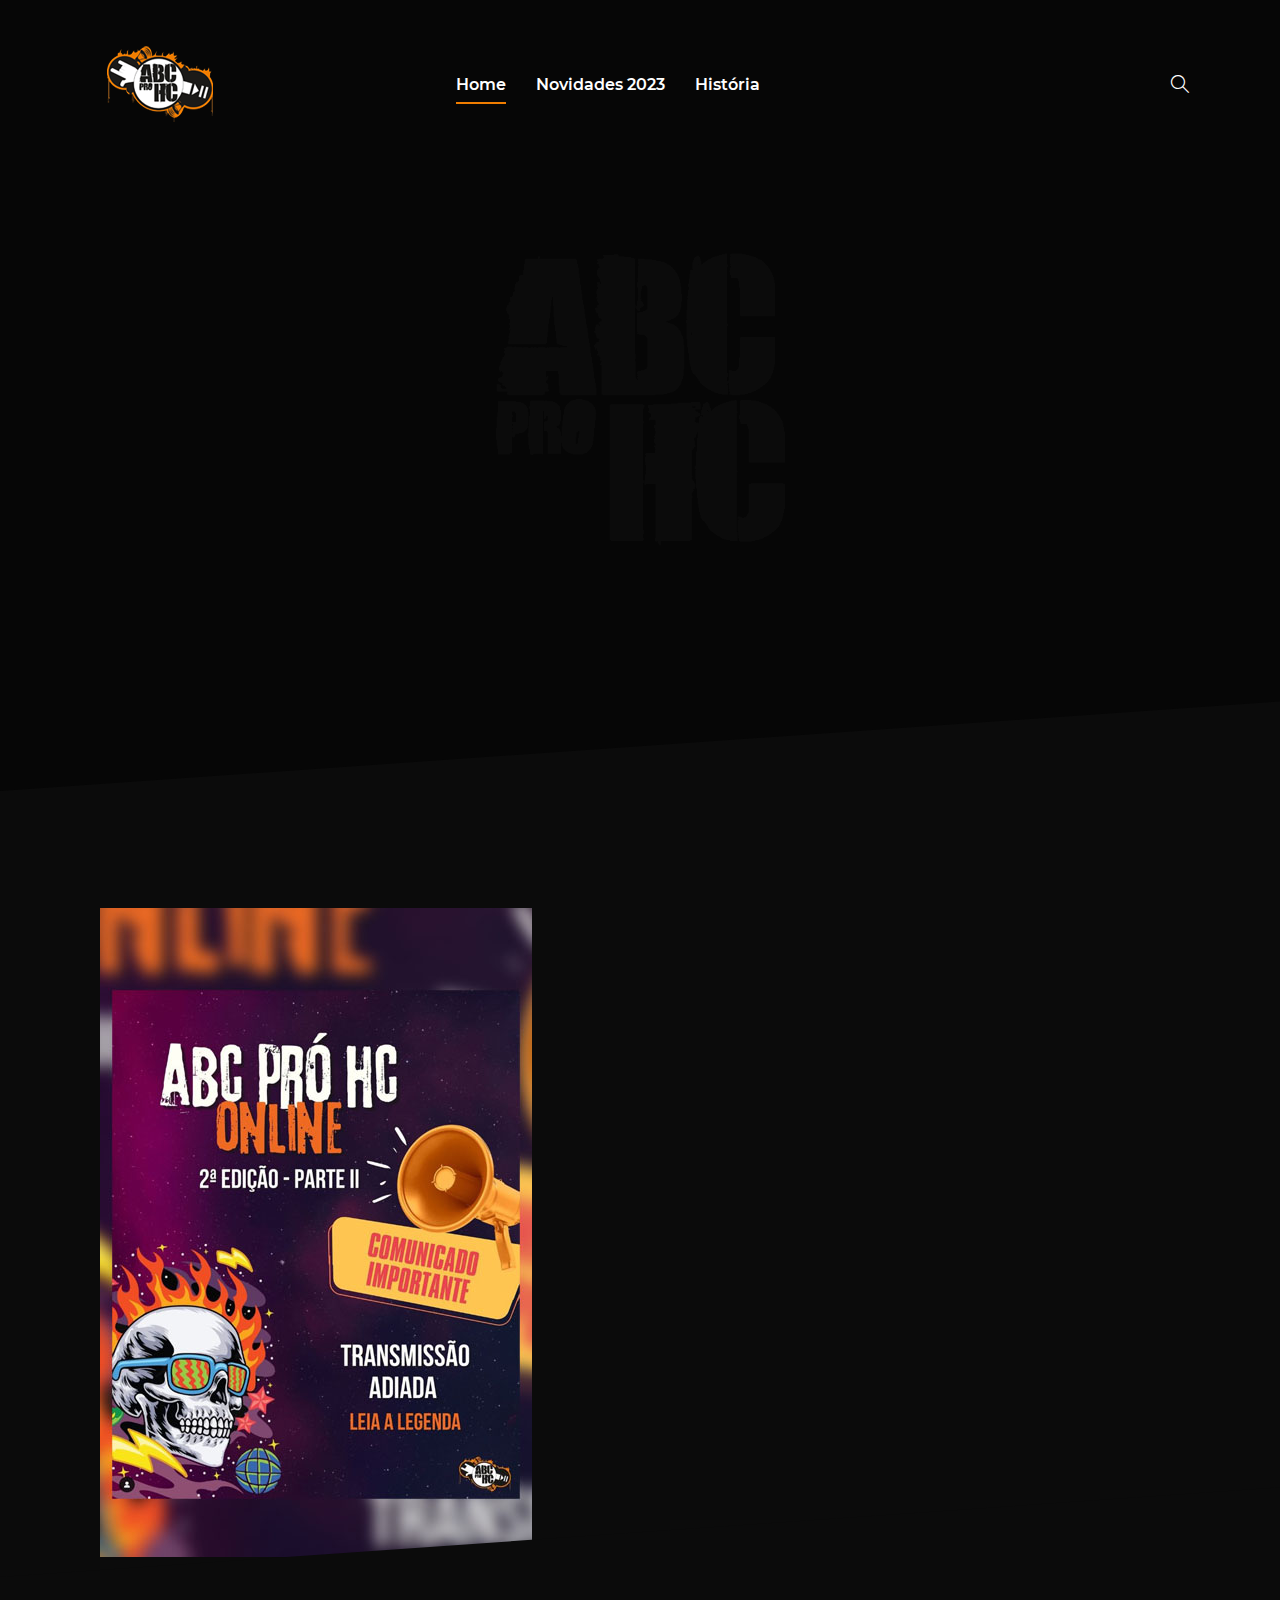
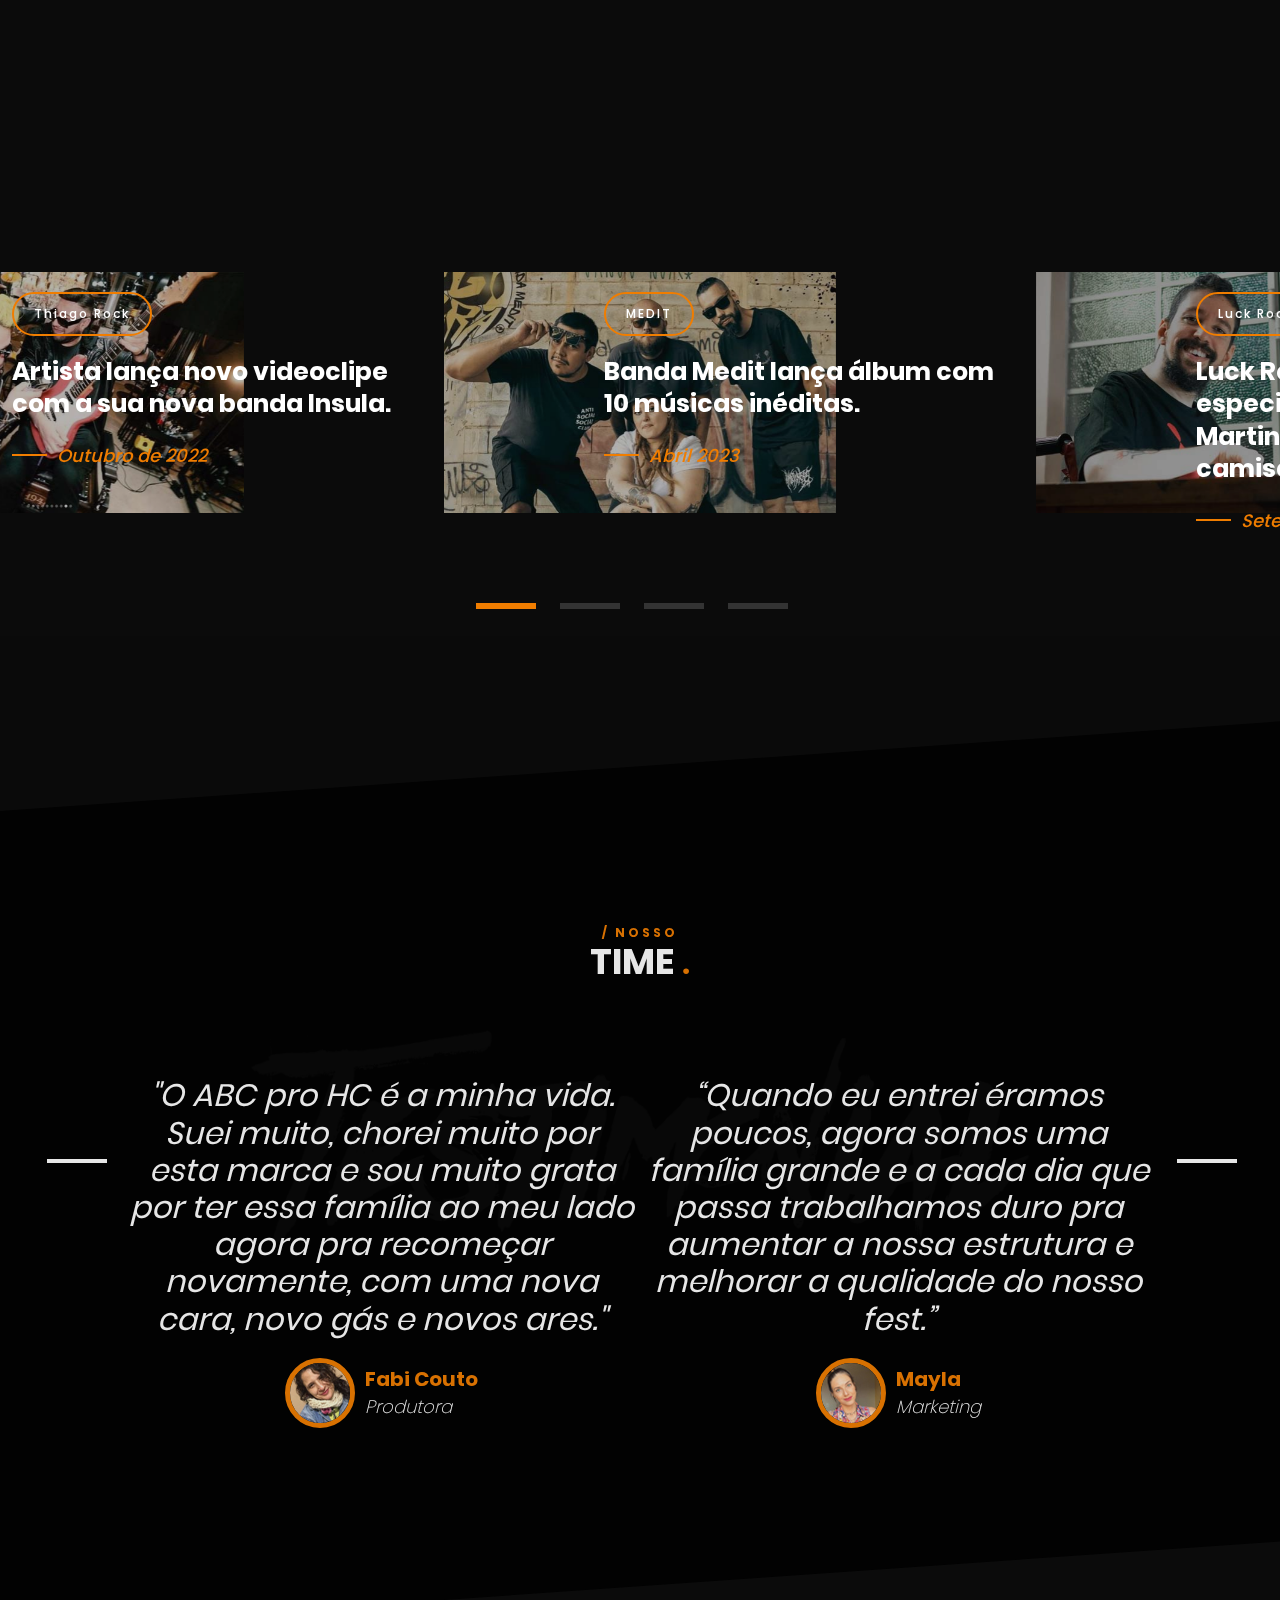
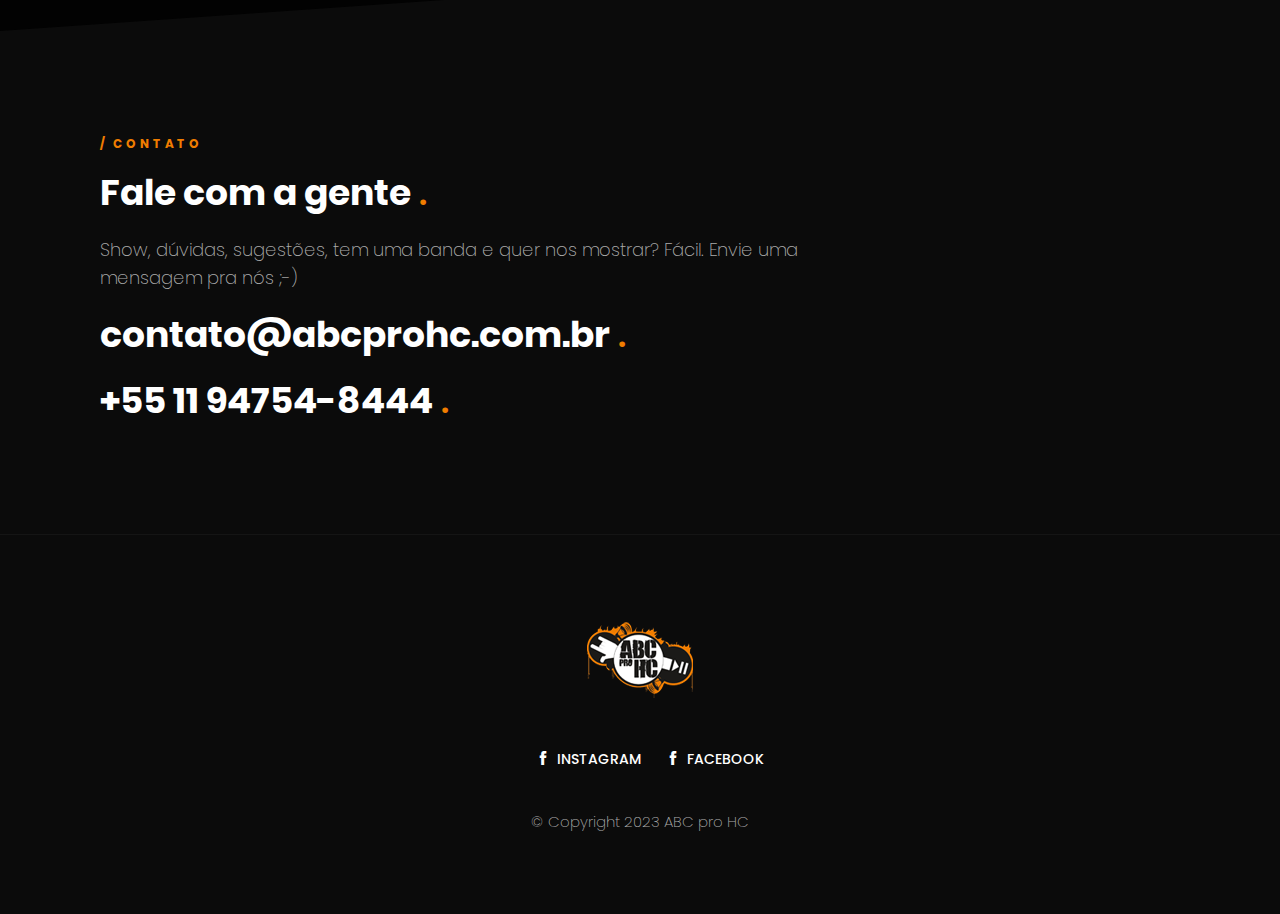
==== commit 50c71be4: "Ajuste colspan email" ====
--- a/index.html
+++ b/index.html
@@ -651,12 +651,12 @@
                 <div class="book-table">
                     <div class="container">
                         <div class="book-wrap news-title grid grid-cols-12 gap-24">
-                            <div class="the-title col-span-6 sm:col-span-12 res:col-span-12">
+                            <div class="the-title col-span-8 sm:col-span-12 res:col-span-12">
                                 <h5 class="head-title-2"> / CONTATO </h5>
                                 <h2 class="head-title-1"> Fale com a gente
                                     <span class="title-end">.</span></h2>
                                 <p class="dugem-text"> Show, dúvidas, sugestões, tem uma banda e quer nos mostrar? Fácil. Envie uma mensagem pra nós ;-) </p>
-								<h2 class="head-title-1"> contato@abcprohc.com.br
+								<h2 class="head-title-1">contato@abcprohc.com.br
                                     <span class="title-end">.</span></h2>
 								<h2 class="head-title-1"> +55 11 94754-8444
                                     <span class="title-end">.</span></h2>
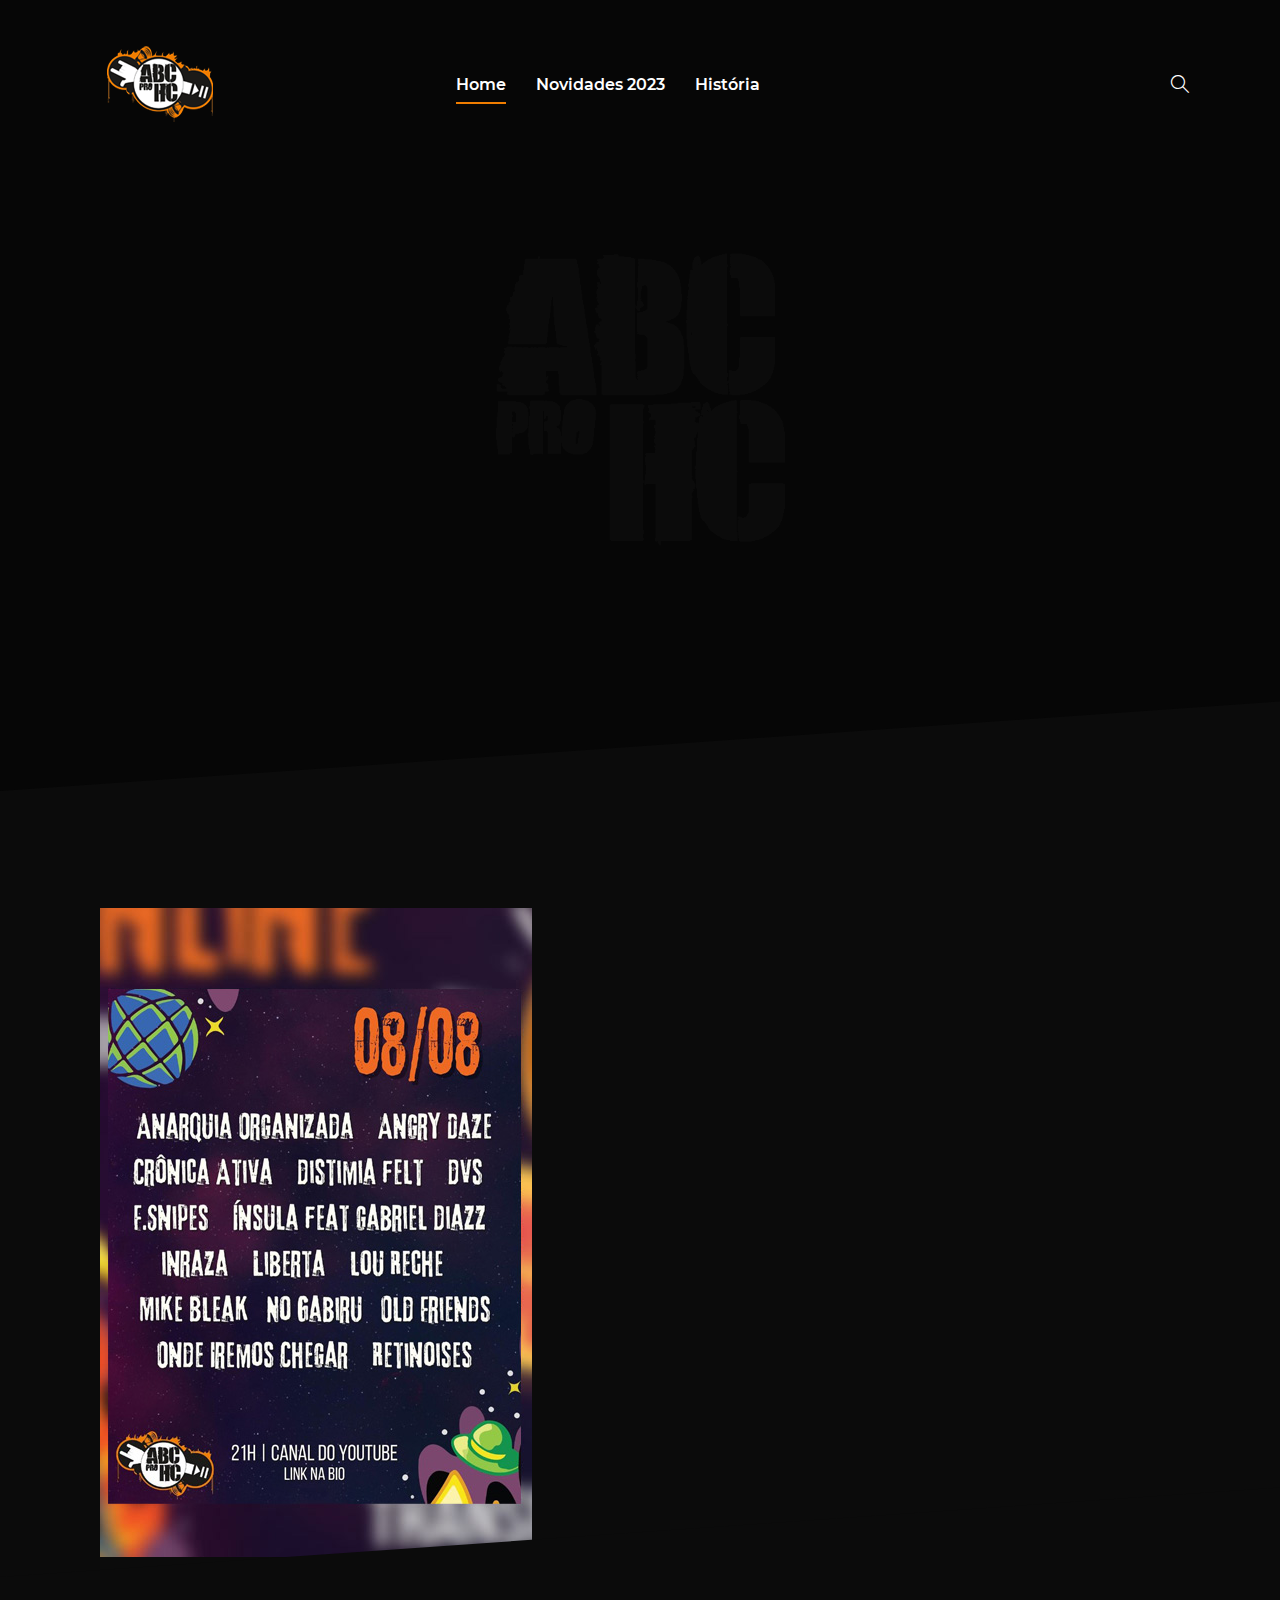
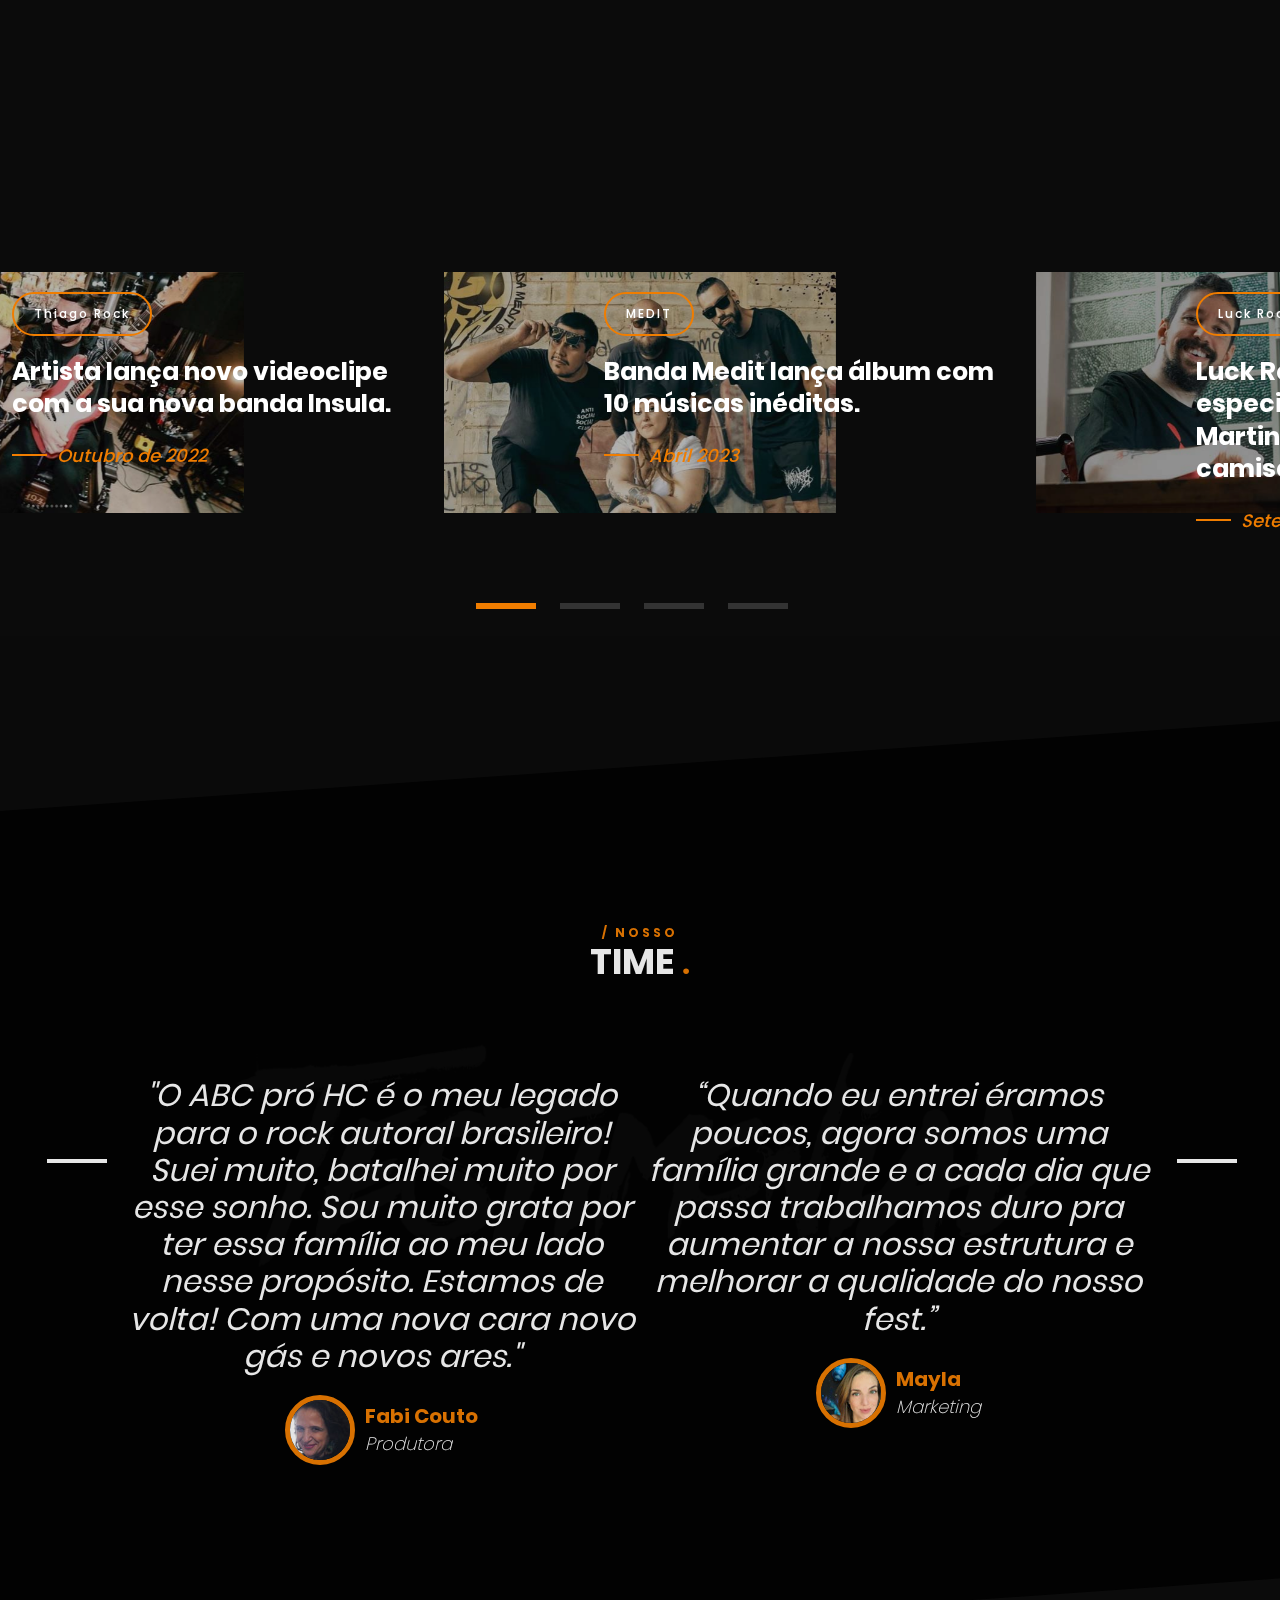
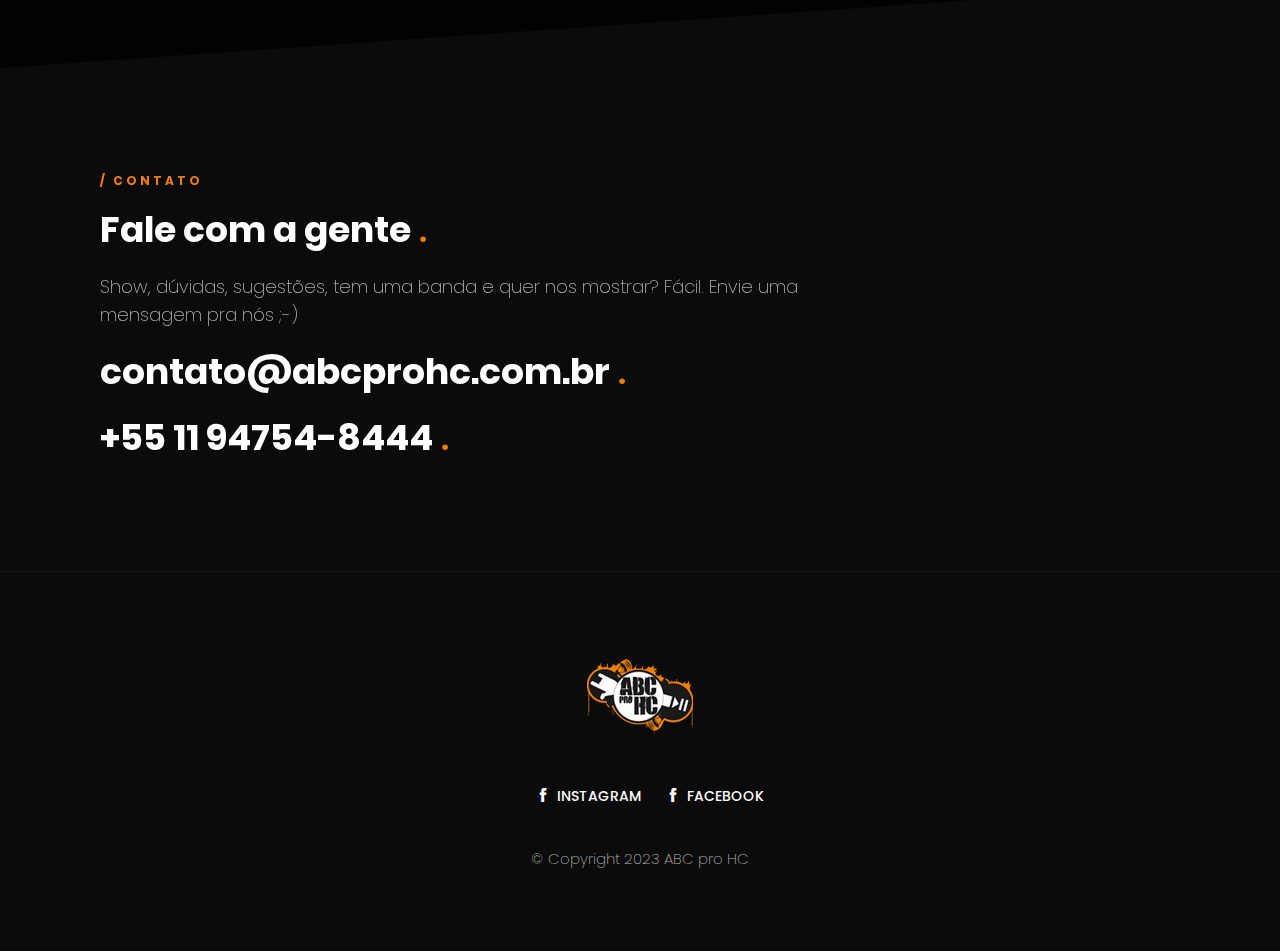
==== commit e7f6af5e: "update site" ====
--- a/index.html
+++ b/index.html
@@ -117,7 +117,7 @@
                                 <div class="item-content">
                                     <div class="img-header">
                                         <a class="pattern" href="#">
-                                            <img src="img/cartazes/ONLINE-ADIADO.jpg" alt="event-img">
+                                            <img src="img/cartazes/FESTONLINE2-POS.jpg" alt="event-img">
                                         </a>
                                     </div>
                                 </div>
@@ -126,11 +126,11 @@
                                 <div class="global-title">
                                     <!--<a href="#" class="button-basic-1">Esquenta ABC pro HC #3</a> -->
                                     <h2 data-aos="fade-up">ABC PRO HC ONLINE FEST #2 - PARTE II</h2>
-                                    <h5 data-aos="fade-up">/ 16 DE JULHO 2023</h5>
-                                    <p class="dugem-text" data-aos="fade-up">A transmissão foi adiada devido a problemas técnicos com alguns vídeos e o nosso editor precisou de mais tempo para finalizá-lo. Em breve divulgaremos a nova data. Para detalhes clique em Saiba Mais.</p>
+                                    <h5 data-aos="fade-up">/ 08 DE AGOSTO</h5>
+                                    <p class="dugem-text" data-aos="fade-up">Aconteceu! Está no ar a 2º parte do ABC pro HC online fest! Agradecemos a todas as bandas que pararam para preparar esse material pra gente. Estamos muito orgulhosos da entrega e se você não conferiu, confere aqui</p>
                                 </div>
                                 <div class="global-buy" data-aos="fade-up">
-                                    <a href="https://www.instagram.com/p/Cs39r45A_WO/" target="_blank" class="button-basic-1">Saiba Mais</a>
+                                    <a href="https://www.youtube.com/@abcprohc87?sub_confirmation=1" target="_blank" class="button-basic-1">Assistir</a>
                                     <!--<a href="https://www.youtube.com/@abcprohc87?sub_confirmation=1" target="_blank" class="button-basic-2">ONDE ASSISTIR</a> -->
                                 </div>
 								<!--
@@ -572,7 +572,7 @@
                                     <div class="swiper-slide">
                                         <div class="testi-content">
                                             <div class="testimonial-text">
-                                                <p>"O ABC pro HC é a minha vida. Suei muito, chorei muito por esta marca e sou muito grata por ter essa família ao meu lado agora pra recomeçar novamente, com uma nova cara, novo gás e novos ares."</p>
+                                                <p>"O ABC pró HC é o meu legado para o rock autoral brasileiro! Suei muito, batalhei muito por esse sonho. Sou muito grata por ter essa família ao meu lado nesse propósito. Estamos de volta! Com uma nova cara novo gás e novos ares."</p>
                                             </div>
                                             <div class="testimonial-detail-inner">
                                                 <div class="testimonial-image">
@@ -607,7 +607,7 @@
 									<div class="swiper-slide">
                                         <div class="testi-content">
                                             <div class="testimonial-text">
-                                                <p>"Muito orgulhoso em fazer parte desse time maravilhoso!"</p>
+                                                <p>"O Hard Core não é só um estilo musical, é um estilo de vida!"</p>
                                             </div>
                                             <div class="testimonial-detail-inner">
                                                 <div class="testimonial-image">
@@ -625,6 +625,24 @@
                                     <div class="swiper-slide">
                                         <div class="testi-content">
                                             <div class="testimonial-text">
+                                                <p>"De pacífico, só o oceano. Vamo quebrar tudo!"</p>
+                                            </div>
+                                            <div class="testimonial-detail-inner">
+                                                <div class="testimonial-image">
+                                                    <img src="img/imgs-index/juh-60x60.jpg" alt="testi-1">
+                                                </div>
+                                                <div class="test-info">
+                                                    <h5 class="testi-author">Ju Castadelli</h5>
+                                                    <cite class="testi-job">
+                                                        Marketing 
+                                                    </cite>
+                                                </div>
+                                            </div>
+                                        </div>
+                                    </div>																
+                                    <div class="swiper-slide">
+                                        <div class="testi-content">
+                                            <div class="testimonial-text">
                                                 <p>"Lembro que toquei no ABC pro HC 9 com o The Used, e me sinto lisonjeado em fazer parte da família."</p>
                                             </div>
                                             <div class="testimonial-detail-inner">
@@ -640,6 +658,24 @@
                                             </div>
                                         </div>
                                     </div>
+                                    <div class="swiper-slide">
+                                        <div class="testi-content">
+                                            <div class="testimonial-text">
+                                                <p>Produtor Musical da "Nobru Records" e baixista da banda "Instinto".</p>
+                                            </div>
+                                            <div class="testimonial-detail-inner">
+                                                <div class="testimonial-image">
+                                                    <img src="img/imgs-index/nobru-60x60.jpg" alt="testi-1">
+                                                </div>
+                                                <div class="test-info">
+                                                    <h5 class="testi-author">Nobru</h5>
+                                                    <cite class="testi-job">
+                                                        Produtor Musical
+                                                    </cite>
+                                                </div>
+                                            </div>
+                                        </div>
+                                    </div>								
                                 </div>
                             </div>
                         </div>
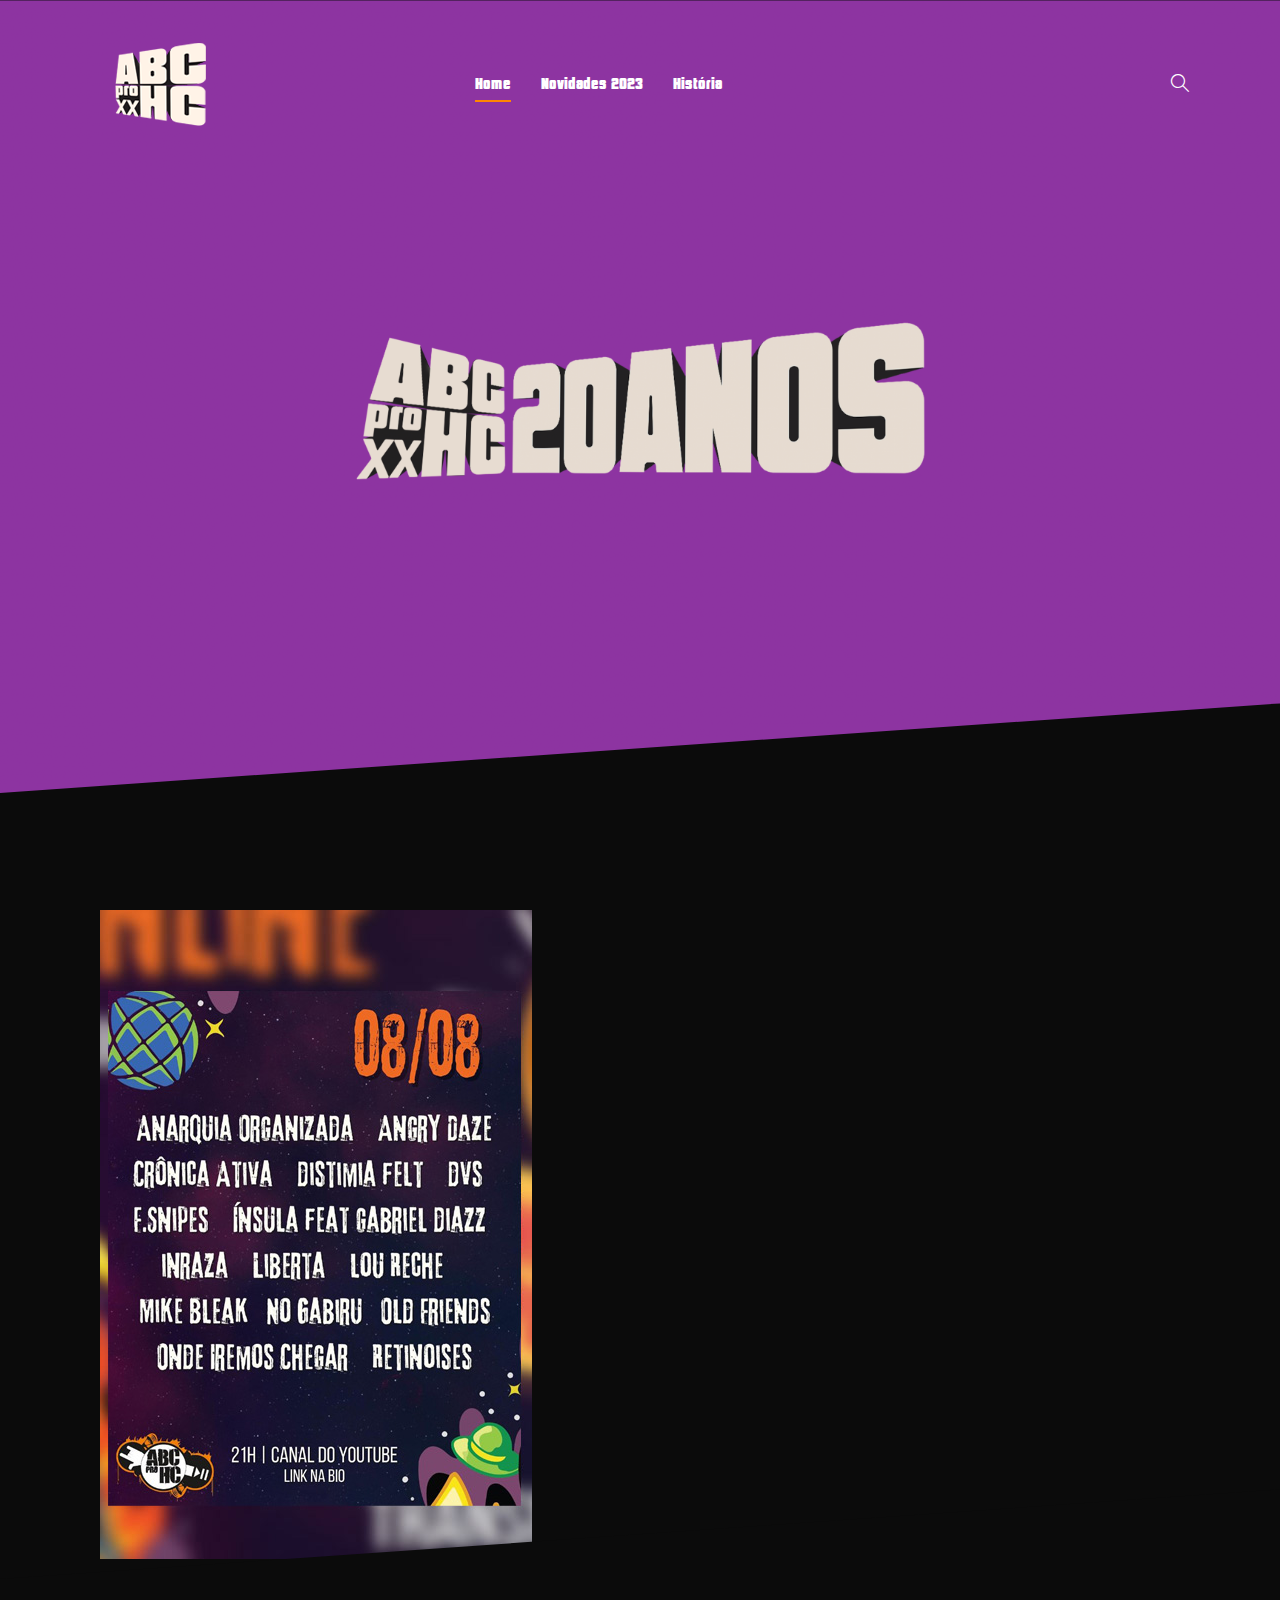
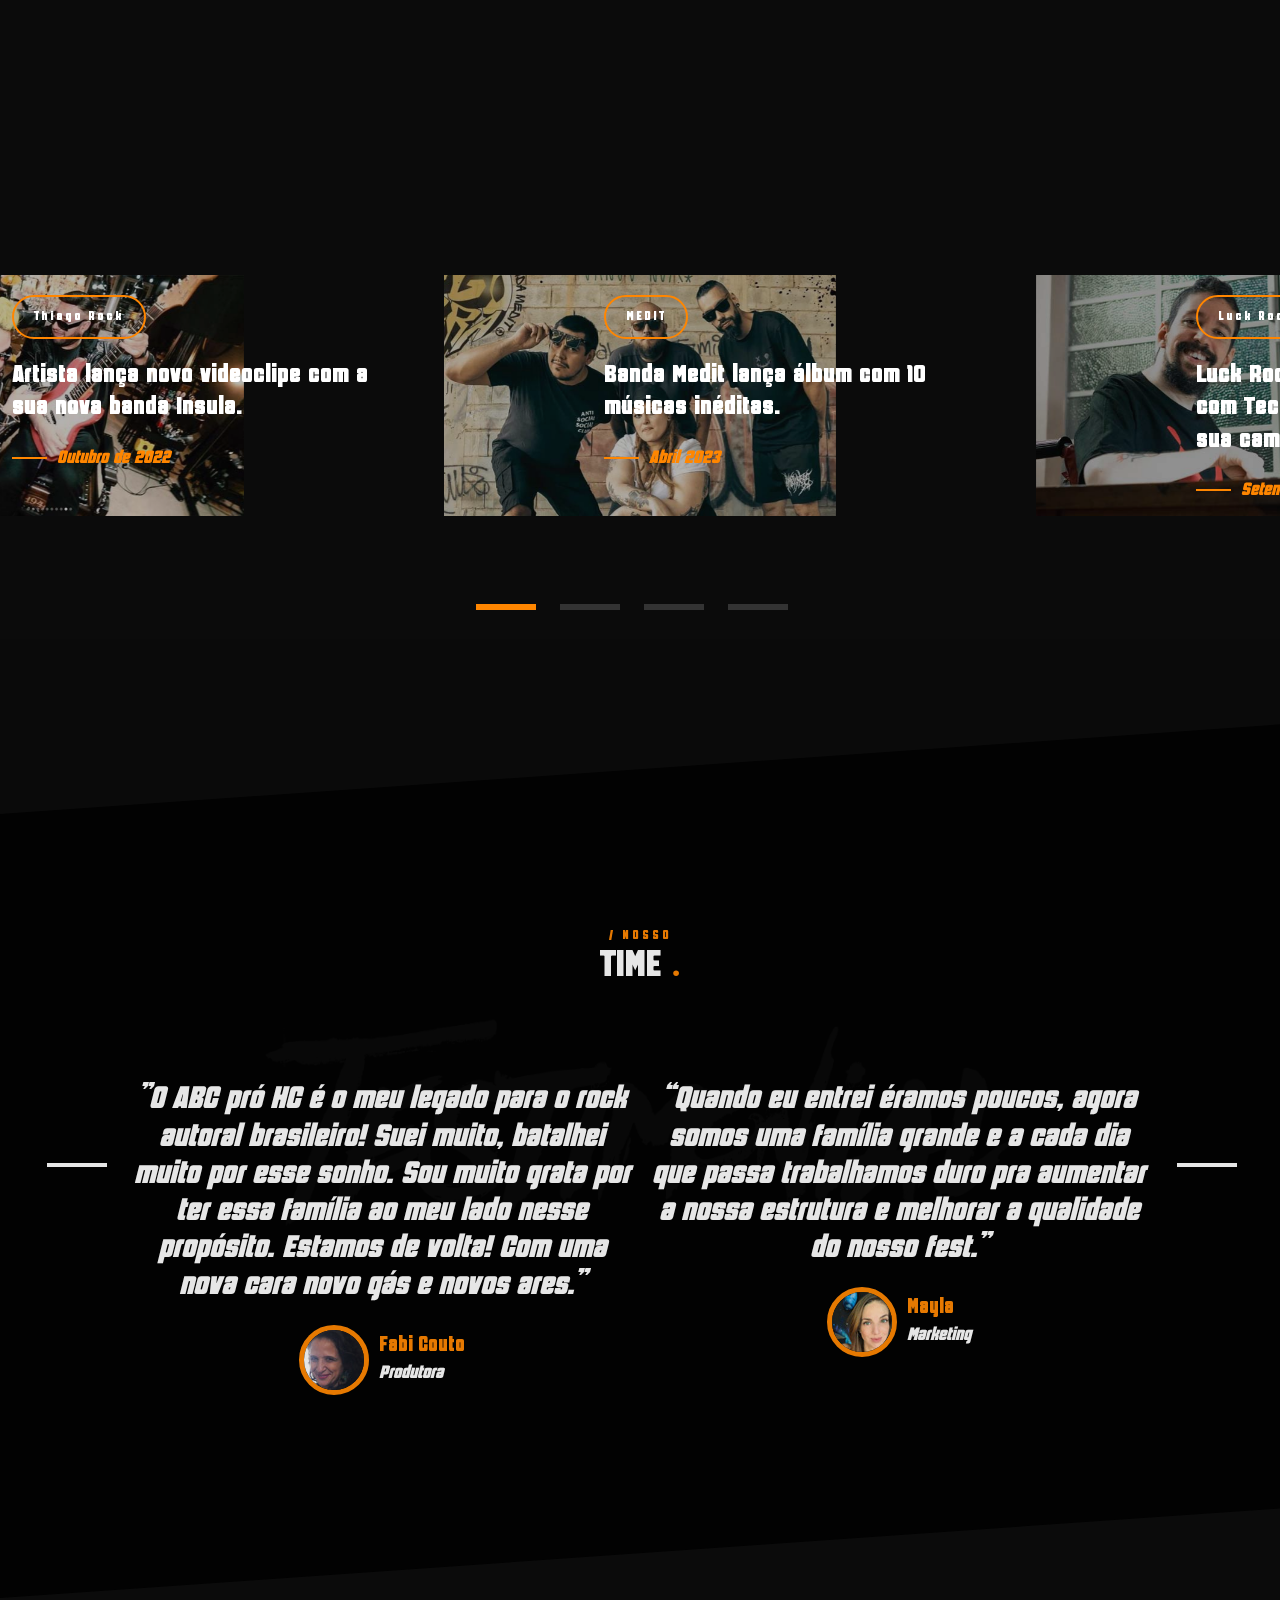
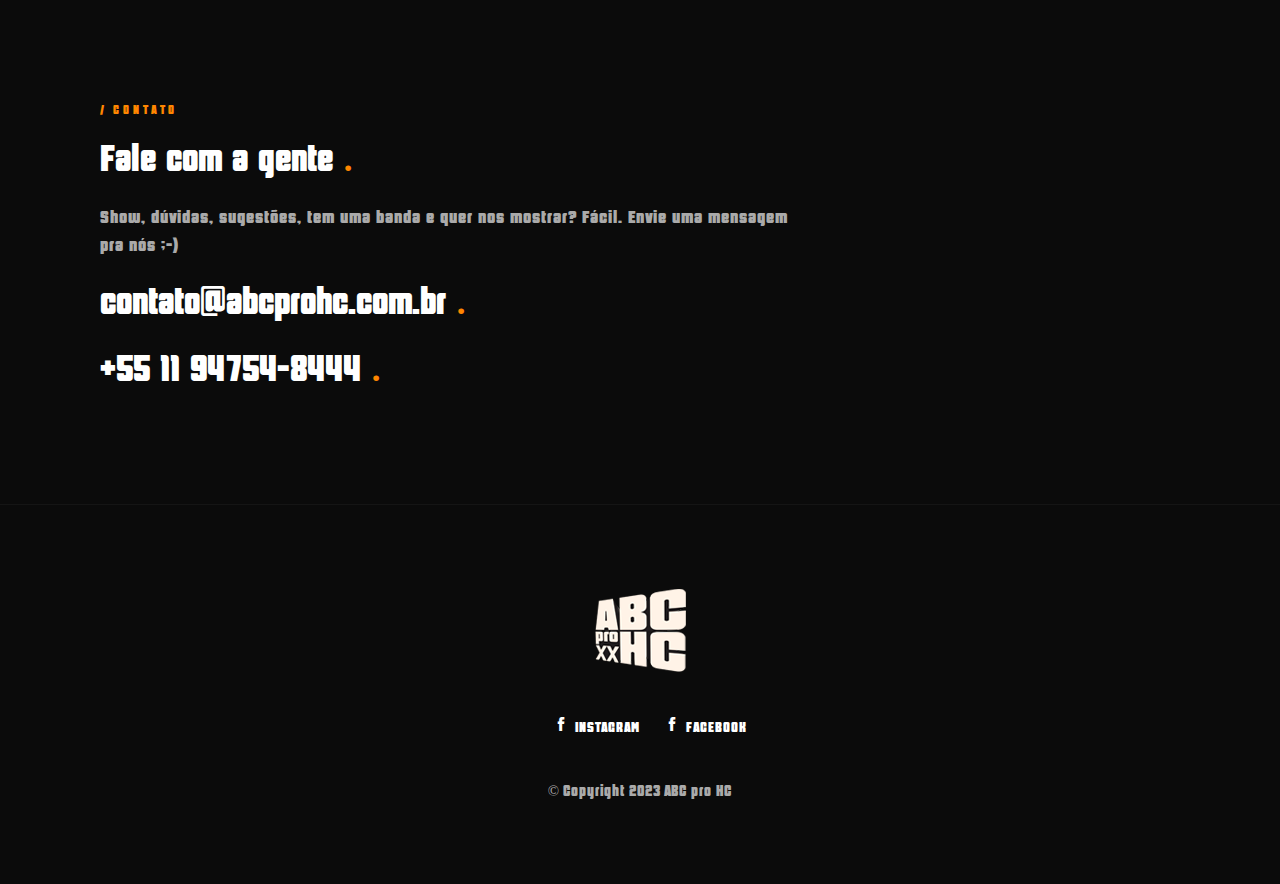
==== commit 9930ac3c: "update site - id visual" ====
--- a/index.html
+++ b/index.html
@@ -17,7 +17,7 @@
         <link rel="stylesheet" href="css/fontawesome.min.css" type="text/css" />
         <link rel="stylesheet" href="style.css" type="text/css" />
         <link rel="stylesheet" href="css/responsive.css" type="text/css" />
-        <link rel="icon" href="img/favicon.jpeg">
+        <link rel="icon" href="img/favicon.png">
         <script>
             document.documentElement.className = 'js';
 
--- a/css/font.css
+++ b/css/font.css
@@ -6,51 +6,51 @@
  */@font-face{font-family:'Elusive-Icons';src:url('fonts/elusiveicons-webfont.eot?v=2.0.0');src:url('fonts/elusiveicons-webfont.eot?#iefix&v=2.0.0') format('embedded-opentype'),url('fonts/elusiveicons-webfont.woff?v=2.0.0') format('woff'),url('fonts/elusiveicons-webfont.ttf?v=2.0.0') format('truetype'),url('fonts/elusiveicons-webfont.svg?v=2.0.0#elusiveiconsregular') format('svg');font-weight:normal;font-style:normal}.el{display:inline-block;font:normal normal normal 14px/1 'Elusive-Icons';font-size:inherit;text-rendering:auto;-webkit-font-smoothing:antialiased;-moz-osx-font-smoothing:grayscale;transform:translate(0, 0)}.el-lg{font-size:1.33333333em;line-height:.75em;vertical-align:-15%}.el-2x{font-size:2em}.el-3x{font-size:3em}.el-4x{font-size:4em}.el-5x{font-size:5em}.el-fw{width:1.28571429em;text-align:center}.el-ul{padding-left:0;margin-left:2.14285714em;list-style-type:none}.el-ul>li{position:relative}.el-li{position:absolute;left:-2.14285714em;width:2.14285714em;top:.14285714em;text-align:center}.el-li.el-lg{left:-1.85714286em}.el-border{padding:.2em .25em .15em;border:solid .08em #eee;border-radius:.1em}.pull-right{float:right}.pull-left{float:left}.el.pull-left{margin-right:.3em}.el.pull-right{margin-left:.3em}.el-spin{-webkit-animation:el-spin 2s infinite linear;animation:el-spin 2s infinite linear}.el-pulse{-webkit-animation:el-spin 1s infinite steps(8);animation:el-spin 1s infinite steps(8)}@-webkit-keyframes el-spin{0%{-webkit-transform:rotate(0deg);transform:rotate(0deg)}100%{-webkit-transform:rotate(359deg);transform:rotate(359deg)}}@keyframes el-spin{0%{-webkit-transform:rotate(0deg);transform:rotate(0deg)}100%{-webkit-transform:rotate(359deg);transform:rotate(359deg)}}.el-rotate-90{filter:progid:DXImageTransform.Microsoft.BasicImage(rotation=1);-webkit-transform:rotate(90deg);-ms-transform:rotate(90deg);transform:rotate(90deg)}.el-rotate-180{filter:progid:DXImageTransform.Microsoft.BasicImage(rotation=2);-webkit-transform:rotate(180deg);-ms-transform:rotate(180deg);transform:rotate(180deg)}.el-rotate-270{filter:progid:DXImageTransform.Microsoft.BasicImage(rotation=3);-webkit-transform:rotate(270deg);-ms-transform:rotate(270deg);transform:rotate(270deg)}.el-flip-horizontal{filter:progid:DXImageTransform.Microsoft.BasicImage(rotation=0, mirror=1);-webkit-transform:scale(-1, 1);-ms-transform:scale(-1, 1);transform:scale(-1, 1)}.el-flip-vertical{filter:progid:DXImageTransform.Microsoft.BasicImage(rotation=2, mirror=1);-webkit-transform:scale(1, -1);-ms-transform:scale(1, -1);transform:scale(1, -1)}:root .el-rotate-90,:root .el-rotate-180,:root .el-rotate-270,:root .el-flip-horizontal,:root .el-flip-vertical{filter:none}.el-stack{position:relative;display:inline-block;width:2em;height:2em;line-height:2em;vertical-align:middle}.el-stack-1x,.el-stack-2x{position:absolute;left:0;width:100%;text-align:center}.el-stack-1x{line-height:inherit}.el-stack-2x{font-size:2em}.el-inverse{color:#fff}.el-address-book-alt:before{content:"\f101"}.el-address-book:before{content:"\f102"}.el-adjust-alt:before{content:"\f103"}.el-adjust:before{content:"\f104"}.el-adult:before{content:"\f105"}.el-align-center:before{content:"\f106"}.el-align-justify:before{content:"\f107"}.el-align-left:before{content:"\f108"}.el-align-right:before{content:"\f109"}.el-arrow-down:before{content:"\f10a"}.el-arrow-left:before{content:"\f10b"}.el-arrow-right:before{content:"\f10c"}.el-arrow-up:before{content:"\f10d"}.el-asl:before{content:"\f10e"}.el-asterisk:before{content:"\f10f"}.el-backward:before{content:"\f110"}.el-ban-circle:before{content:"\f111"}.el-barcode:before{content:"\f112"}.el-behance:before{content:"\f113"}.el-bell:before{content:"\f114"}.el-blind:before{content:"\f115"}.el-blogger:before{content:"\f116"}.el-bold:before{content:"\f117"}.el-book:before{content:"\f118"}.el-bookmark-empty:before{content:"\f119"}.el-bookmark:before{content:"\f11a"}.el-braille:before{content:"\f11b"}.el-briefcase:before{content:"\f11c"}.el-broom:before{content:"\f11d"}.el-brush:before{content:"\f11e"}.el-bulb:before{content:"\f11f"}.el-bullhorn:before{content:"\f120"}.el-calendar-sign:before{content:"\f121"}.el-calendar:before{content:"\f122"}.el-camera:before{content:"\f123"}.el-car:before{content:"\f124"}.el-caret-down:before{content:"\f125"}.el-caret-left:before{content:"\f126"}.el-caret-right:before{content:"\f127"}.el-caret-up:before{content:"\f128"}.el-cc:before{content:"\f129"}.el-certificate:before{content:"\f12a"}.el-check-empty:before{content:"\f12b"}.el-check:before{content:"\f12c"}.el-chevron-down:before{content:"\f12d"}.el-chevron-left:before{content:"\f12e"}.el-chevron-right:before{content:"\f12f"}.el-chevron-up:before{content:"\f130"}.el-child:before{content:"\f131"}.el-circle-arrow-down:before{content:"\f132"}.el-circle-arrow-left:before{content:"\f133"}.el-circle-arrow-right:before{content:"\f134"}.el-circle-arrow-up:before{content:"\f135"}.el-cloud-alt:before{content:"\f136"}.el-cloud:before{content:"\f137"}.el-cog-alt:before{content:"\f138"}.el-cog:before{content:"\f139"}.el-cogs:before{content:"\f13a"}.el-comment-alt:before{content:"\f13b"}.el-comment:before{content:"\f13c"}.el-compass-alt:before{content:"\f13d"}.el-compass:before{content:"\f13e"}.el-credit-card:before{content:"\f13f"}.el-css:before{content:"\f140"}.el-dashboard:before{content:"\f141"}.el-delicious:before{content:"\f142"}.el-deviantart:before{content:"\f143"}.el-digg:before{content:"\f144"}.el-download-alt:before{content:"\f145"}.el-download:before{content:"\f146"}.el-dribbble:before{content:"\f147"}.el-edit:before{content:"\f148"}.el-eject:before{content:"\f149"}.el-envelope-alt:before{content:"\f14a"}.el-envelope:before{content:"\f14b"}.el-error-alt:before{content:"\f14c"}.el-error:before{content:"\f14d"}.el-eur:before{content:"\f14e"}.el-exclamation-sign:before{content:"\f14f"}.el-eye-close:before{content:"\f150"}.el-eye-open:before{content:"\f151"}.el-facebook:before{content:"\f152"}.el-facetime-video:before{content:"\f153"}.el-fast-backward:before{content:"\f154"}.el-fast-forward:before{content:"\f155"}.el-female:before{content:"\f156"}.el-file-alt:before{content:"\f157"}.el-file-edit-alt:before{content:"\f158"}.el-file-edit:before{content:"\f159"}.el-file-new-alt:before{content:"\f15a"}.el-file-new:before{content:"\f15b"}.el-file:before{content:"\f15c"}.el-film:before{content:"\f15d"}.el-filter:before{content:"\f15e"}.el-fire:before{content:"\f15f"}.el-flag-alt:before{content:"\f160"}.el-flag:before{content:"\f161"}.el-flickr:before{content:"\f162"}.el-folder-close:before{content:"\f163"}.el-folder-open:before{content:"\f164"}.el-folder-sign:before{content:"\f165"}.el-folder:before{content:"\f166"}.el-font:before{content:"\f167"}.el-fontsize:before{content:"\f168"}.el-fork:before{content:"\f169"}.el-forward-alt:before{content:"\f16a"}.el-forward:before{content:"\f16b"}.el-foursquare:before{content:"\f16c"}.el-friendfeed-rect:before{content:"\f16d"}.el-friendfeed:before{content:"\f16e"}.el-fullscreen:before{content:"\f16f"}.el-gbp:before{content:"\f170"}.el-gift:before{content:"\f171"}.el-github-text:before{content:"\f172"}.el-github:before{content:"\f173"}.el-glass:before{content:"\f174"}.el-glasses:before{content:"\f175"}.el-globe-alt:before{content:"\f176"}.el-globe:before{content:"\f177"}.el-googleplus:before{content:"\f178"}.el-graph-alt:before{content:"\f179"}.el-graph:before{content:"\f17a"}.el-group-alt:before{content:"\f17b"}.el-group:before{content:"\f17c"}.el-guidedog:before{content:"\f17d"}.el-hand-down:before{content:"\f17e"}.el-hand-left:before{content:"\f17f"}.el-hand-right:before{content:"\f180"}.el-hand-up:before{content:"\f181"}.el-hdd:before{content:"\f182"}.el-headphones:before{content:"\f183"}.el-hearing-impaired:before{content:"\f184"}.el-heart-alt:before{content:"\f185"}.el-heart-empty:before{content:"\f186"}.el-heart:before{content:"\f187"}.el-home-alt:before{content:"\f188"}.el-home:before{content:"\f189"}.el-hourglass:before{content:"\f18a"}.el-idea-alt:before{content:"\f18b"}.el-idea:before{content:"\f18c"}.el-inbox-alt:before{content:"\f18d"}.el-inbox-box:before{content:"\f18e"}.el-inbox:before{content:"\f18f"}.el-indent-left:before{content:"\f190"}.el-indent-right:before{content:"\f191"}.el-info-circle:before{content:"\f192"}.el-instagram:before{content:"\f193"}.el-iphone-home:before{content:"\f194"}.el-italic:before{content:"\f195"}.el-key:before{content:"\f196"}.el-laptop-alt:before{content:"\f197"}.el-laptop:before{content:"\f198"}.el-lastfm:before{content:"\f199"}.el-leaf:before{content:"\f19a"}.el-lines:before{content:"\f19b"}.el-link:before{content:"\f19c"}.el-linkedin:before{content:"\f19d"}.el-list-alt:before{content:"\f19e"}.el-list:before{content:"\f19f"}.el-livejournal:before{content:"\f1a0"}.el-lock-alt:before{content:"\f1a1"}.el-lock:before{content:"\f1a2"}.el-magic:before{content:"\f1a3"}.el-magnet:before{content:"\f1a4"}.el-male:before{content:"\f1a5"}.el-map-marker-alt:before{content:"\f1a6"}.el-map-marker:before{content:"\f1a7"}.el-mic-alt:before{content:"\f1a8"}.el-mic:before{content:"\f1a9"}.el-minus-sign:before{content:"\f1aa"}.el-minus:before{content:"\f1ab"}.el-move:before{content:"\f1ac"}.el-music:before{content:"\f1ad"}.el-myspace:before{content:"\f1ae"}.el-network:before{content:"\f1af"}.el-off:before{content:"\f1b0"}.el-ok-circle:before{content:"\f1b1"}.el-ok-sign:before{content:"\f1b2"}.el-ok:before{content:"\f1b3"}.el-opensource:before{content:"\f1b4"}.el-paper-clip-alt:before{content:"\f1b5"}.el-paper-clip:before{content:"\f1b6"}.el-path:before{content:"\f1b7"}.el-pause-alt:before{content:"\f1b8"}.el-pause:before{content:"\f1b9"}.el-pencil-alt:before{content:"\f1ba"}.el-pencil:before{content:"\f1bb"}.el-person:before{content:"\f1bc"}.el-phone-alt:before{content:"\f1bd"}.el-phone:before{content:"\f1be"}.el-photo-alt:before{content:"\f1bf"}.el-photo:before{content:"\f1c0"}.el-picasa:before{content:"\f1c1"}.el-picture:before{content:"\f1c2"}.el-pinterest:before{content:"\f1c3"}.el-plane:before{content:"\f1c4"}.el-play-alt:before{content:"\f1c5"}.el-play-circle:before{content:"\f1c6"}.el-play:before{content:"\f1c7"}.el-plurk-alt:before{content:"\f1c8"}.el-plurk:before{content:"\f1c9"}.el-plus-sign:before{content:"\f1ca"}.el-plus:before{content:"\f1cb"}.el-podcast:before{content:"\f1cc"}.el-print:before{content:"\f1cd"}.el-puzzle:before{content:"\f1ce"}.el-qrcode:before{content:"\f1cf"}.el-question-sign:before{content:"\f1d0"}.el-question:before{content:"\f1d1"}.el-quote-alt:before{content:"\f1d2"}.el-quote-right-alt:before{content:"\f1d3"}.el-quote-right:before{content:"\f1d4"}.el-quotes:before{content:"\f1d5"}.el-random:before{content:"\f1d6"}.el-record:before{content:"\f1d7"}.el-reddit:before{content:"\f1d8"}.el-redux:before{content:"\f1d9"}.el-refresh:before{content:"\f1da"}.el-remove-circle:before{content:"\f1db"}.el-remove-sign:before{content:"\f1dc"}.el-remove:before{content:"\f1dd"}.el-repeat-alt:before{content:"\f1de"}.el-repeat:before{content:"\f1df"}.el-resize-full:before{content:"\f1e0"}.el-resize-horizontal:before{content:"\f1e1"}.el-resize-small:before{content:"\f1e2"}.el-resize-vertical:before{content:"\f1e3"}.el-return-key:before{content:"\f1e4"}.el-retweet:before{content:"\f1e5"}.el-reverse-alt:before{content:"\f1e6"}.el-road:before{content:"\f1e7"}.el-rss:before{content:"\f1e8"}.el-scissors:before{content:"\f1e9"}.el-screen-alt:before{content:"\f1ea"}.el-screen:before{content:"\f1eb"}.el-screenshot:before{content:"\f1ec"}.el-search-alt:before{content:"\f1ed"}.el-search:before{content:"\f1ee"}.el-share-alt:before{content:"\f1ef"}.el-share:before{content:"\f1f0"}.el-shopping-cart-sign:before{content:"\f1f1"}.el-shopping-cart:before{content:"\f1f2"}.el-signal:before{content:"\f1f3"}.el-skype:before{content:"\f1f4"}.el-slideshare:before{content:"\f1f5"}.el-smiley-alt:before{content:"\f1f6"}.el-smiley:before{content:"\f1f7"}.el-soundcloud:before{content:"\f1f8"}.el-speaker:before{content:"\f1f9"}.el-spotify:before{content:"\f1fa"}.el-stackoverflow:before{content:"\f1fb"}.el-star-alt:before{content:"\f1fc"}.el-star-empty:before{content:"\f1fd"}.el-star:before{content:"\f1fe"}.el-step-backward:before{content:"\f1ff"}.el-step-forward:before{content:"\f200"}.el-stop-alt:before{content:"\f201"}.el-stop:before{content:"\f202"}.el-stumbleupon:before{content:"\f203"}.el-tag:before{content:"\f204"}.el-tags:before{content:"\f205"}.el-tasks:before{content:"\f206"}.el-text-height:before{content:"\f207"}.el-text-width:before{content:"\f208"}.el-th-large:before{content:"\f209"}.el-th-list:before{content:"\f20a"}.el-th:before{content:"\f20b"}.el-thumbs-down:before{content:"\f20c"}.el-thumbs-up:before{content:"\f20d"}.el-time-alt:before{content:"\f20e"}.el-time:before{content:"\f20f"}.el-tint:before{content:"\f210"}.el-torso:before{content:"\f211"}.el-trash-alt:before{content:"\f212"}.el-trash:before{content:"\f213"}.el-tumblr:before{content:"\f214"}.el-twitter:before{content:"\f215"}.el-universal-access:before{content:"\f216"}.el-unlock-alt:before{content:"\f217"}.el-unlock:before{content:"\f218"}.el-upload:before{content:"\f219"}.el-usd:before{content:"\f21a"}.el-user:before{content:"\f21b"}.el-viadeo:before{content:"\f21c"}.el-video-alt:before{content:"\f21d"}.el-video-chat:before{content:"\f21e"}.el-video:before{content:"\f21f"}.el-view-mode:before{content:"\f220"}.el-vimeo:before{content:"\f221"}.el-vkontakte:before{content:"\f222"}.el-volume-down:before{content:"\f223"}.el-volume-off:before{content:"\f224"}.el-volume-up:before{content:"\f225"}.el-w3c:before{content:"\f226"}.el-warning-sign:before{content:"\f227"}.el-website-alt:before{content:"\f228"}.el-website:before{content:"\f229"}.el-wheelchair:before{content:"\f22a"}.el-wordpress:before{content:"\f22b"}.el-wrench-alt:before{content:"\f22c"}.el-wrench:before{content:"\f22d"}.el-youtube:before{content:"\f22e"}.el-zoom-in:before{content:"\f22f"}.el-zoom-out:before{content:"\f230"}
 
 @font-face {
-    font-family: 'Poppins';
-    src: url('fonts/Poppins-ExtraLight.eot');
-    src: url('fonts/Poppins-ExtraLight.eot?#iefix') format('embedded-opentype'),
-        url('fonts/Poppins-ExtraLight.woff2') format('woff2'),
-        url('fonts/Poppins-ExtraLight.woff') format('woff'),
-        url('fonts/Poppins-ExtraLight.ttf') format('truetype'),
-        url('fonts/Poppins-ExtraLight.svg#Poppins-ExtraLight') format('svg');
+    font-family: 'Direction';
+    src: url('fonts/DirectionRegular.eot');
+    src: url('fonts/DirectionRegular.eot?#iefix') format('embedded-opentype'),
+        url('fonts/DirectionRegular.woff2') format('woff2'),
+        url('fonts/DirectionRegular.woff') format('woff'),
+        url('fonts/DirectionRegular.ttf') format('truetype'),
+        url('fonts/DirectionRegular.svg#DirectionRegular') format('svg');
     font-weight: 200;
     font-style: normal;
     font-display: swap;
 }
 
 @font-face {
-    font-family: 'Poppins';
-    src: url('fonts/Poppins-Light.eot');
-    src: url('fonts/Poppins-Light.eot?#iefix') format('embedded-opentype'),
-        url('fonts/Poppins-Light.woff2') format('woff2'),
-        url('fonts/Poppins-Light.woff') format('woff'),
-        url('fonts/Poppins-Light.ttf') format('truetype'),
-        url('fonts/Poppins-Light.svg#Poppins-Light') format('svg');
+    font-family: 'Direction';
+    src: url('fonts/DirectionRegular.eot');
+    src: url('fonts/DirectionRegular.eot?#iefix') format('embedded-opentype'),
+        url('fonts/DirectionRegular.woff2') format('woff2'),
+        url('fonts/DirectionRegular.woff') format('woff'),
+        url('fonts/DirectionRegular.ttf') format('truetype'),
+        url('fonts/DirectionRegular.svg#DirectionRegular') format('svg');
     font-weight: 300;
     font-style: normal;
     font-display: swap;
 }
 
 @font-face {
-    font-family: 'Poppins';
-    src: url('fonts/Poppins-Regular.eot');
-    src: url('fonts/Poppins-Regular.eot?#iefix') format('embedded-opentype'),
-        url('fonts/Poppins-Regular.woff2') format('woff2'),
-        url('fonts/Poppins-Regular.woff') format('woff'),
-        url('fonts/Poppins-Regular.ttf') format('truetype'),
-        url('fonts/Poppins-Regular.svg#Poppins-Regular') format('svg');
+    font-family: 'Direction';
+    src: url('fonts/DirectionRegular.eot');
+    src: url('fonts/DirectionRegular.eot?#iefix') format('embedded-opentype'),
+        url('fonts/DirectionRegular.woff2') format('woff2'),
+        url('fonts/DirectionRegular.woff') format('woff'),
+        url('fonts/DirectionRegular.ttf') format('truetype'),
+        url('fonts/DirectionRegular.svg#DirectionRegular') format('svg');
     font-weight: normal;
     font-style: normal;
 }
 
 @font-face {
-    font-family: 'Poppins';
-    src: url('fonts/Poppins-Medium.eot');
-    src: url('fonts/Poppins-Medium.eot?#iefix') format('embedded-opentype'),
-        url('fonts/Poppins-Medium.woff2') format('woff2'),
-        url('fonts/Poppins-Medium.woff') format('woff'),
-        url('fonts/Poppins-Medium.ttf') format('truetype'),
-        url('fonts/Poppins-Medium.svg#Poppins-Medium') format('svg');
+    font-family: 'Direction';
+    src: url('fonts/DirectionRegular.eot');
+    src: url('fonts/DirectionRegular.eot?#iefix') format('embedded-opentype'),
+        url('fonts/DirectionRegular.woff2') format('woff2'),
+        url('fonts/DirectionRegular.woff') format('woff'),
+        url('fonts/DirectionRegular.ttf') format('truetype'),
+        url('fonts/DirectionRegular.svg#DirectionRegular') format('svg');
     font-weight: 500;
     font-style: normal;
     font-display: swap;
@@ -59,13 +59,13 @@
 
 
 @font-face {
-    font-family: 'Poppins';
-    src: url('fonts/Poppins-Bold.eot');
-    src: url('fonts/Poppins-Bold.eot?#iefix') format('embedded-opentype'),
-        url('fonts/Poppins-Bold.woff2') format('woff2'),
-        url('fonts/Poppins-Bold.woff') format('woff'),
-        url('fonts/Poppins-Bold.ttf') format('truetype'),
-        url('fonts/Poppins-Bold.svg#Poppins-Bold') format('svg');
+    font-family: 'Direction';
+    src: url('fonts/DirectionRegular.eot');
+    src: url('fonts/DirectionRegular.eot?#iefix') format('embedded-opentype'),
+        url('fonts/DirectionRegular.woff2') format('woff2'),
+        url('fonts/DirectionRegular.woff') format('woff'),
+        url('fonts/DirectionRegular.ttf') format('truetype'),
+        url('fonts/DirectionRegular.svg#DirectionRegular') format('svg');
     font-weight: bold;
     font-style: normal;
 }
--- a/style.css
+++ b/style.css
@@ -9,7 +9,7 @@
 [Color Codes]
 
 #Black (text) = #000000
-#Purple (button,title,subtitle,button,hover) = #f07d00
+#Purple (button,title,subtitle,button,hover) = #ff8600
 #White (title, text) = #ffffff
 #Red Light (text,currency,background) = #f4295c
 #Gray (hover) = #aaaaaa
@@ -71,7 +71,7 @@
   color: #aaa;
   margin: 0;
   line-height: 1.618;
-  font-family: 'Poppins';
+  font-family: 'Direction';
   font-weight: 200;
 }
 
@@ -99,11 +99,11 @@
   margin-bottom: 20px;
   margin-top: 0;
   color: #000000;
-  font-family: 'Poppins';
+  font-family: 'Direction';
 }
 
 .main-menu a {
-  font-family: 'Montserrat';
+  font-family: 'Direction';
   font-weight: 600;
 }
 
@@ -157,7 +157,7 @@
 a:hover,
 a:active,
 a:focus {
-  color: #f07d00;
+  color: #ff8600;
   text-decoration: none;
   outline: none;
 }
@@ -186,7 +186,7 @@
 }
 
 blockquote:before {
-  color: #f07d00;
+  color: #ff8600;
   content: "“";
   font-size: 110px;
   margin-right: 0.6em;
@@ -208,7 +208,7 @@
 
 blockquote p {
   line-height: 22px;
-  font-family: 'Poppins';
+  font-family: 'Direction';
   font-weight: 200;
   font-style: italic;
   color: #fff;
@@ -248,12 +248,12 @@
 }
 
 *::-moz-selection {
-  background-color: #f07d00;
+  background-color: #ff8600;
   color: #ffffff;
 }
 
 *::selection {
-  background-color: #f07d00;
+  background-color: #ff8600;
   color: #ffffff;
 }
 
@@ -395,21 +395,21 @@
   font-size: 1.2rem;
   fill: #ffffff;
   padding: 10px 20px;
-  font-family: 'Poppins';
+  font-family: 'Direction';
   display: inline-block;
   border-style: solid;
   border-width: 2px 2px 2px 2px;
   color: #ffffff;
   background-color: rgba(255, 44, 85, 0);
-  border-color: #f07d00;
+  border-color: #ff8600;
   border-radius: 50px 50px 50px 50px;
 }
 
 .button-basic-1:hover {
   color: #ffffff;
   transform: translateY(8px);
-  background-color: #f07d00;
-  border-color: #f07d00;
+  background-color: #ff8600;
+  border-color: #ff8600;
 }
 
 .button-basic-2 {
@@ -420,10 +420,10 @@
   letter-spacing: 2px;
   fill: #ffffff;
   color: #ffffff;
-  background-color: #f07d00;
+  background-color: #ff8600;
   border-style: solid;
   border-width: 2px 2px 2px 2px;
-  border-color: #f07d00;
+  border-color: #ff8600;
   border-radius: 50px 50px 50px 50px;
   padding: 15px 30px;
 }
@@ -431,8 +431,8 @@
 .button-basic-2:hover {
   transform: translateY(8px);
   color: #ffffff;
-  background-color: #f07d00;
-  border-color: #f07d00;
+  background-color: #ff8600;
+  border-color: #ff8600;
 }
 
 .button-basic-3 {
@@ -442,10 +442,10 @@
   fill: #ffffff;
   padding: 15px 30px;
   color: #ffffff;
-  background-color: #f07d00;
+  background-color: #ff8600;
   border-style: solid;
   border-width: 2px 2px 2px 2px;
-  border-color: #f07d00;
+  border-color: #ff8600;
   border-radius: 50px 50px 50px 50px;
 }
 
@@ -488,13 +488,13 @@
   line-height: 1em;
   letter-spacing: 3px;
   margin-top: 0px;
-  color: #f07d00;
+  color: #ff8600;
   margin-bottom: 20px;
 }
 
 span.title-end {
   font-family: 'Roboto';
-  color: #f07d00;
+  color: #ff8600;
 }
 
 .dugem-text {
@@ -634,7 +634,7 @@
   left: 0;
   width: 100%;
   height: 2px;
-  background: #f07d00;
+  background: #ff8600;
   -webkit-transform: scale3d(0, 5, 1);
   transform: scale3d(0, 5, 1);
   -webkit-transform-origin: 0% 50%;
@@ -651,13 +651,13 @@
 }
 
 .header-style-1 .menu-item:hover .menu-link:before {
-  background-color: #f07d00;
+  background-color: #ff8600;
   -webkit-transform: scale3d(1, 1, 1);
   transform: scale3d(1, 1, 1);
 }
 
 .header-style-1 a.menu-link {
-  font-family: 'Montserrat';
+  font-family: 'Direction';
   text-align: inherit;
   word-spacing: 0px;
   font-size: 16px;
@@ -670,7 +670,7 @@
 
 .header-style-1 .search::before,
 .header-style-1 .search::after {
-  border-color: #f07d00;
+  border-color: #ff8600;
 }
 
 .header-style-1 .search__input {
@@ -703,7 +703,7 @@
 }
 
 .header-style-1 .search__info {
-  color: #f07d00;
+  color: #ff8600;
 }
 
 .header-style-1 .search {
@@ -788,7 +788,7 @@
 }
 
 .header-alt .menu-item:hover .menu-link:before {
-  background-color: #f07d00;
+  background-color: #ff8600;
   -webkit-transform: scale3d(1, 1, 1);
   transform: scale3d(1, 1, 1);
 }
@@ -800,7 +800,7 @@
   left: 0;
   width: 100%;
   height: 2px;
-  background: #f07d00;
+  background: #ff8600;
   -webkit-transform: scale3d(0, 5, 1);
   transform: scale3d(0, 5, 1);
   -webkit-transform-origin: 0% 50%;
@@ -877,7 +877,7 @@
 .after-title:after {
   position: absolute;
   content: '';
-  background: #f07d00;
+  background: #ff8600;
   width: 15px;
   bottom: 15px;
   height: 15px;
@@ -992,7 +992,7 @@
   letter-spacing: 3px;
   margin-top: 0px;
   margin-bottom: 20px;
-  color: #f07d00;
+  color: #ff8600;
 }
 
 .global-block .button-basic-1 {
@@ -1008,12 +1008,12 @@
   background-color: rgba(255, 44, 85, 0);
   border-style: solid;
   border-width: 2px 2px 2px 2px;
-  border-color: #f07d00;
+  border-color: #ff8600;
   border-radius: 50px 50px 50px 50px;
 }
 
 .global-block .button-basic-1:hover {
-  background-color: #f07d00;
+  background-color: #ff8600;
 }
 
 .global-counter {
@@ -1035,10 +1035,10 @@
   color: #ffffff;
   display: inline-block;
   text-transform: capitalize;
-  background-color: #f07d00;
+  background-color: #ff8600;
   border-style: solid;
   border-width: 2px 2px 2px 2px;
-  border-color: #f07d00;
+  border-color: #ff8600;
   border-radius: 50px 50px 50px 50px;
   padding: 10px 20px;
 }
@@ -1086,7 +1086,7 @@
   font-size: 16px;
   font-weight: bold;
   font-style: italic;
-  color: #f07d00;
+  color: #ff8600;
 
 }
 
@@ -1202,8 +1202,8 @@
 
 .event tbody tr td.event-ticket-link a:hover {
   border: 1px solid #e65454;
-  background-color: #f07d00;
-  border-color: #f07d00;
+  background-color: #ff8600;
+  border-color: #ff8600;
   color: #ffffff;
 }
 
@@ -1283,7 +1283,7 @@
 }
 
 .blog-loop .blog-slide .post-title h3 a:hover {
-  color: #f07d00;
+  color: #ff8600;
 }
 
 .blog-loop .blog-slide .post-thumb {
@@ -1321,7 +1321,7 @@
 }
 
 .blog-loop .post-content-wrap .post-date a {
-  color: #f07d00;
+  color: #ff8600;
   font-style: italic;
   padding-left: 45px;
   font-weight: 500;
@@ -1336,7 +1336,7 @@
 .blog-loop .post-content-wrap .post-date a:before {
   content: '';
   height: 2px;
-  background-color: #f07d00;
+  background-color: #ff8600;
   width: 35px;
   position: absolute;
   left: 0;
@@ -1378,7 +1378,7 @@
 }
 
 .post-text a.link-orange {
-  color: #f07d00;	
+  color: #ff8600;	
 }
 
 .post-thumb .dugem-overlay {
@@ -1403,12 +1403,12 @@
 }
 
 .blog-loop .blog-slide .swiper-pagination-bullet:hover {
-  background: #f07d00;
+  background: #ff8600;
   opacity: 1;
 }
 
 .blog-loop .blog-slide .swiper-pagination-bullet-active {
-  background: #f07d00;
+  background: #ff8600;
   opacity: 1;
 }
 
@@ -1526,7 +1526,7 @@
   width: 60px;
   border-radius: 50%;
   height: 60px;
-  border: 5px solid #f07d00;
+  border: 5px solid #ff8600;
 }
 
 .testimonial-detail-inner {
@@ -1539,7 +1539,7 @@
 }
 
 .testimonial-detail-inner h5 {
-  color: #f07d00;
+  color: #ff8600;
   font-size: 20px;
   font-weight: 900;
   margin-bottom: 10px;
@@ -1580,7 +1580,7 @@
 
 .testimonial-block .swiper-button-next:hover .car-page-arrow-next,
 .testimonial-block .swiper-button-prev:hover .car-page-arrow-prev {
-  background: #f07d00;
+  background: #ff8600;
 }
 
 .testimonial-block .car-page-arrow-next {
@@ -1699,13 +1699,13 @@
 .book-wrap .contact-form-style input:focus,
 .book-wrap .contact-form-style textarea:hover,
 .book-wrap .contact-form-style-3 textarea:focus {
-  border-bottom-color: #f07d00;
-  border-left-color: #f07d00;
+  border-bottom-color: #ff8600;
+  border-left-color: #ff8600;
 }
 
 .book-wrap .contact-form-style input[type=submit] {
   width: auto;
-  border: 2px solid #f07d00;
+  border: 2px solid #ff8600;
   padding: 10px 35px;
   border-radius: 30px;
   -webkit-transition: all .2s ease-in-out;
@@ -1716,7 +1716,7 @@
 
 .book-wrap .contact-form-style .button-basic-1:hover {
   transform: translateY(0);
-  background-color: #f07d00;
+  background-color: #ff8600;
 }
 
 /*-----------------------------------------------------------------------------------*/
@@ -1897,7 +1897,7 @@
   color: #ffffff;
   transform: translateY(0);
   background-color: transparent;
-  border-color: #f07d00;
+  border-color: #ff8600;
 }
 
 /*-----------------------------------------------------------------------------------*/
@@ -1931,7 +1931,7 @@
 .page-blog .the-post-head .standard-post-categories a {
   display: inline-block;
   padding: 4px 25px;
-  border: 2px solid #f07d00;
+  border: 2px solid #ff8600;
   color: #fff;
   border-radius: 30px;
   background-color: transparent;
@@ -1951,12 +1951,12 @@
 }
 
 .page-blog h2.post-title a:hover {
-  color: #f07d00;
+  color: #ff8600;
 }
 
 .page-blog .post-content-wrap .date {
   position: relative;
-  color: #f07d00;
+  color: #ff8600;
   font-style: italic;
   padding-left: 45px;
   font-weight: 500;
@@ -1970,7 +1970,7 @@
 .page-blog .post-content-wrap .date:before {
   content: '';
   height: 2px;
-  background-color: #f07d00;
+  background-color: #ff8600;
   width: 35px;
   position: absolute;
   left: 0;
@@ -1983,11 +1983,11 @@
 }
 
 .page-blog .the-post-head .standard-post-categories a:hover {
-  background-color: #f07d00;
+  background-color: #ff8600;
 }
 
 .page-blog .post-content-wrap .date a:hover {
-  color: #f07d00;
+  color: #ff8600;
 }
 
 /*-----------------------------------------------------------------------------------*/
@@ -2059,13 +2059,13 @@
 .contact-section .contact-form-style input:focus,
 .contact-section .contact-form-style textarea:hover,
 .contact-section .contact-form-style-3 textarea:focus {
-  border-bottom-color: #f07d00;
-  border-left-color: #f07d00;
+  border-bottom-color: #ff8600;
+  border-left-color: #ff8600;
 }
 
 .contact-section .contact-form-style input[type=submit] {
   width: auto;
-  border: 2px solid #f07d00;
+  border: 2px solid #ff8600;
   padding: 10px 35px;
   border-radius: 30px;
   -webkit-transition: all .2s ease-in-out;
@@ -2076,12 +2076,12 @@
 
 .contact-section .contact-form-style .button-basic-1:hover {
   transform: translateY(0);
-  background-color: #f07d00;
+  background-color: #ff8600;
 }
 
 .news-letter .contact-form-style input.button-basic-1:hover {
   transform: translateY(0);
-  background-color: #f07d00;
+  background-color: #ff8600;
 }
 
 .news-letter {
@@ -2118,7 +2118,7 @@
   border-radius: 0;
   text-transform: capitalize;
   float: right;
-  border: 2px solid #f07d00;
+  border: 2px solid #ff8600;
   padding: 10px 35px;
   outline: none;
   font-family: 'Roboto';
@@ -2201,13 +2201,13 @@
 .event-content-wrap .category-event li {
   display: inline-block;
   padding: 4px 25px;
-  border: 2px solid #f07d00;
+  border: 2px solid #ff8600;
   border-radius: 30px;
   color: #ffffff;
 }
 
 .event-content-wrap .category-event li:hover {
-  background-color: #f07d00;
+  background-color: #ff8600;
 }
 
 .event-content-wrap .page-title {
@@ -2223,7 +2223,7 @@
 
 .event-content-wrap .event-date {
   position: relative;
-  color: #f07d00;
+  color: #ff8600;
   font-style: italic;
   padding-left: 45px;
   font-weight: 500;
@@ -2233,7 +2233,7 @@
 .event-content-wrap .event-date:before {
   content: '';
   height: 2px;
-  background-color: #f07d00;
+  background-color: #ff8600;
   width: 35px;
   position: absolute;
   left: 0;
@@ -2276,12 +2276,12 @@
 }
 
 td.tab-content.artist {
-  color: #f07d00;
+  color: #ff8600;
 }
 
 .tab-content.location,
 .tab-content.location a {
-  color: #f07d00;
+  color: #ff8600;
 }
 
 .event-ticket {
@@ -2299,7 +2299,7 @@
 .event-ticket a {
   padding: 15px 35px;
   margin-left: 20px;
-  background-color: #f07d00;
+  background-color: #ff8600;
   color: #ffffff;
   border-radius: 30px;
   text-transform: uppercase;
@@ -2357,7 +2357,7 @@
   margin: 0;
   font-size: 7rem;
   margin-bottom: 25px;
-  font-family: 'Poppins';
+  font-family: 'Direction';
   font-weight: normal;
 }
 
@@ -2429,13 +2429,13 @@
   margin: 0;
   font-size: 7rem;
   margin-bottom: 0;
-  font-family: 'Poppins';
+  font-family: 'Direction';
   font-weight: normal;
 }
 
 .event-related-content .event-date {
   font-style: italic;
-  color: #f07d00;
+  color: #ff8600;
   font-weight: normal;
   font-size: 15px;
   margin-bottom: 15px;
@@ -2462,7 +2462,7 @@
 .featured-event .event-link a {
   padding: 15px 30px;
   text-transform: uppercase;
-  background-color: #f07d00;
+  background-color: #ff8600;
   border-radius: 50px;
   clear: both;
 }
@@ -2498,7 +2498,7 @@
 .single .blog-single .the-post-head .standard-post-categories a {
   display: inline-block;
   padding: 4px 25px;
-  border: 2px solid #f07d00;
+  border: 2px solid #ff8600;
   border-radius: 30px;
   color: #fff;
   background-color: transparent;
@@ -2514,7 +2514,7 @@
 }
 
 h2.post-title.entry-title a:hover {
-  color: #f07d00;
+  color: #ff8600;
 }
 
 .single .blog-single .the-post-head .standard-post-categories {
@@ -2524,7 +2524,7 @@
 .single .the-post-head .date:before {
   content: '';
   height: 2px;
-  background-color: #f07d00;
+  background-color: #ff8600;
   width: 35px;
   position: absolute;
   left: 0;
@@ -2537,7 +2537,7 @@
 }
 
 .single .blog-single .meta-info .span-head a span {
-  color: #f07d00;
+  color: #ff8600;
 }
 
 .single .blog-single span.author.span-head a {
@@ -2600,7 +2600,7 @@
 }
 
 .single .blog-single .tag-wrapper a:hover {
-  background-color: #f07d00;
+  background-color: #ff8600;
 }
 
 .single .blog-single .tag-wrapper a:hover {
@@ -2643,7 +2643,7 @@
 }
 
 .blog-single .next-prev-post span.the-nav-link {
-  color: #f07d00;
+  color: #ff8600;
   -webkit-transition: all .2s ease-in-out;
   -o-transition: all .2s ease-in-out;
   transition: all .2s ease-in-out;
@@ -2651,7 +2651,7 @@
 
 .blog-single .next-prev-post .prev-post a:hover .the-nav-title,
 .blog-single .next-prev-post span.the-nav-link {
-  color: #f07d00;
+  color: #ff8600;
 }
 
 .blog-single .next-prev-post .prev-post a:hover span.the-nav-link {
@@ -2668,7 +2668,7 @@
 
 .blog-single .next-prev-post .next-post a:hover .the-nav-title,
 .blog-single .next-prev-post span.the-nav-link {
-  color: #f07d00;
+  color: #ff8600;
 }
 
 .blog-single .next-prev-post .next-post a:hover span.the-nav-link {
@@ -2708,7 +2708,7 @@
 }
 
 .single .blog-single .post-author .author-name a:hover {
-  color: #f07d00;
+  color: #ff8600;
 }
 
 .single .related-content {
@@ -2791,11 +2791,11 @@
 }
 
 .blog-single .related-title h4 a:hover {
-  color: #f07d00;
+  color: #ff8600;
 }
 
 .sidebar .widget .latest-post-wrap h5 a:hover {
-  color: #f07d00;
+  color: #ff8600;
 }
 
 .single {
@@ -2804,7 +2804,7 @@
 }
 
 .single .blog-single .the-post-head .standard-post-categories a:hover {
-  background-color: #f07d00;
+  background-color: #ff8600;
   color: #ffffff;
 }
 
@@ -2837,7 +2837,7 @@
 
 .sidebar .widget .widget-title h4:after {
   content: '//';
-  color: #f07d00;
+  color: #ff8600;
   position: absolute;
   left: 0;
   top: 0;
@@ -2871,7 +2871,7 @@
 }
 
 .sidebar .widget .widget-archive li a:hover {
-  color: #f07d00;
+  color: #ff8600;
 }
 
 .sidebar .widget .widget-archive ul li {
@@ -2889,7 +2889,7 @@
 }
 
 .sidebar .widget .widget-category li a:hover {
-  color: #f07d00;
+  color: #ff8600;
 }
 
 .sidebar .widget .widget-category ul li {
@@ -2966,7 +2966,7 @@
 }
 
 .footer-bottom .social-footer ul li a:hover {
-  color: #f07d00;
+  color: #ff8600;
 }
 
 .copyright-text {
--- a/css/responsive.css
+++ b/css/responsive.css
@@ -114,7 +114,7 @@
    margin-top: 25px;
    border-radius: 0;
    float: right;
-   border: 2px solid #f07d00;
+   border: 2px solid #ff8600;
    padding: 10px 35px;
    top: 0;
    -webkit-transition: all .2s ease-in-out;
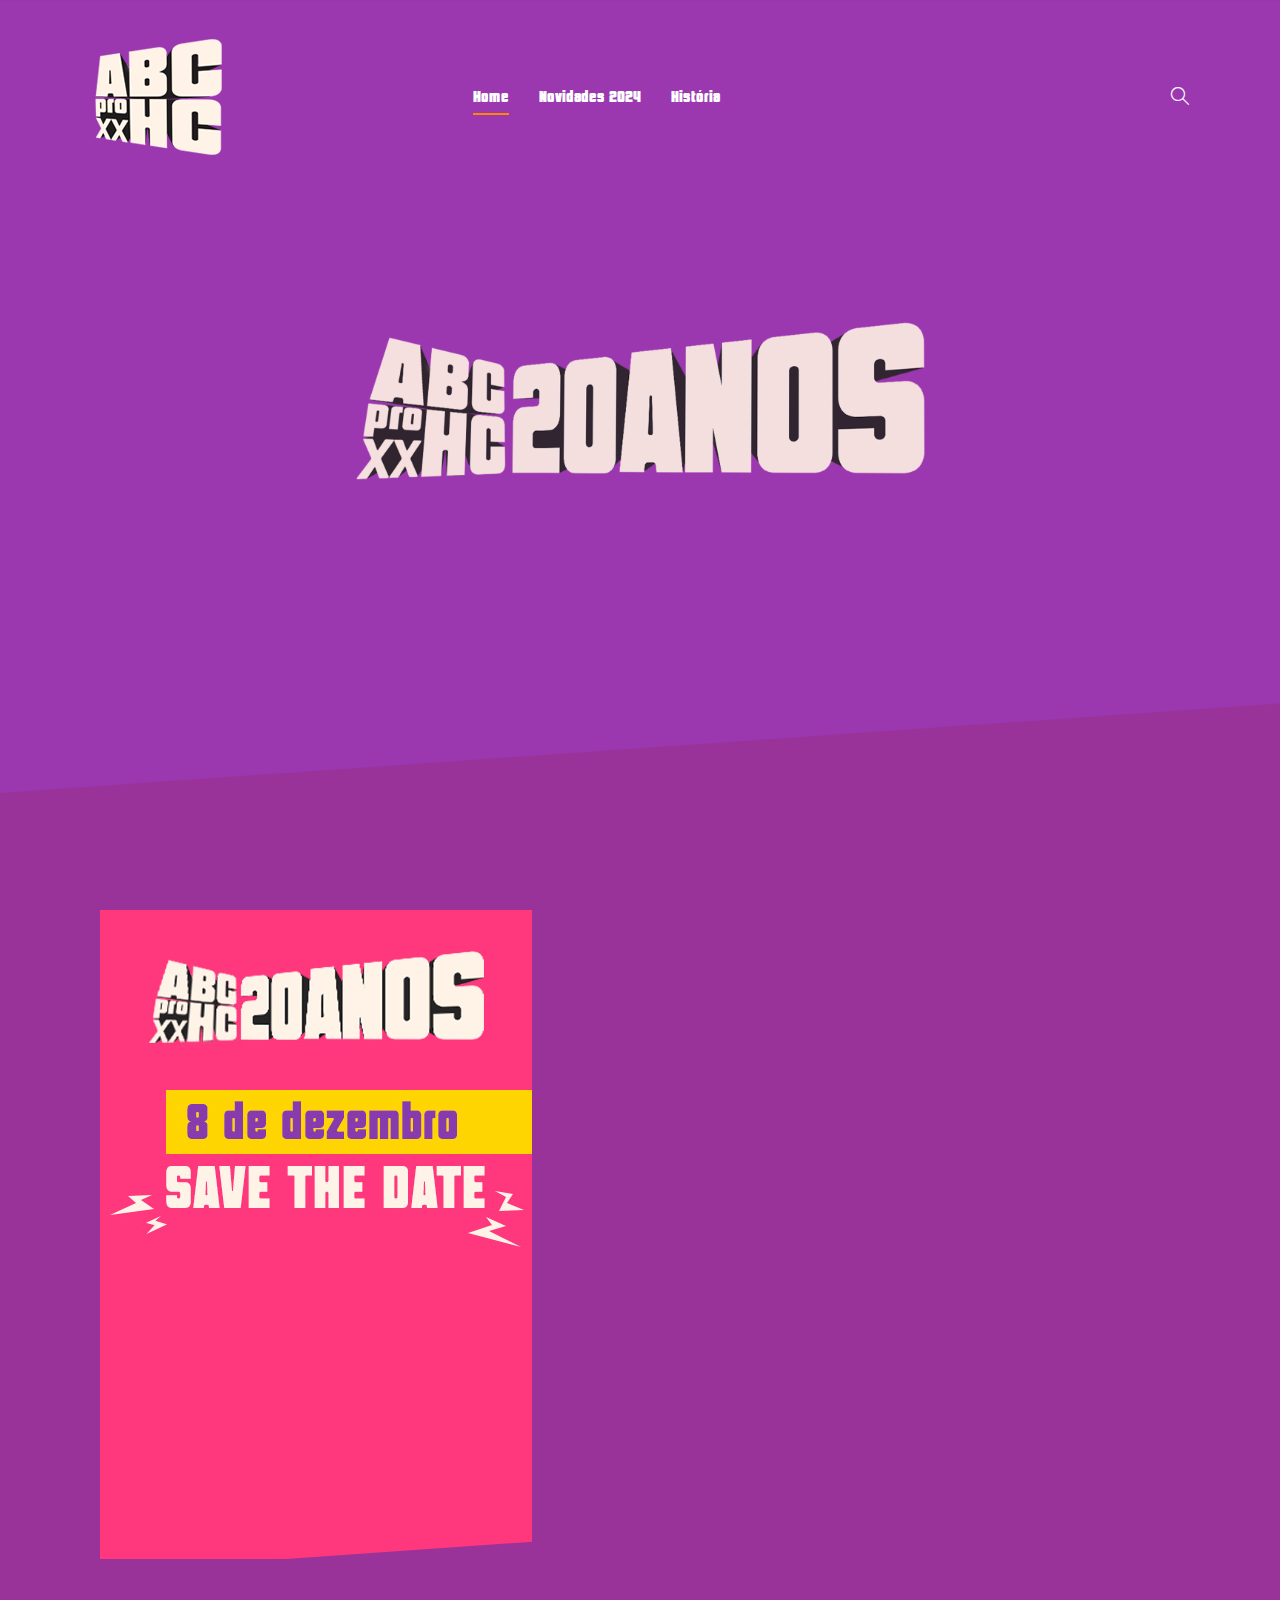
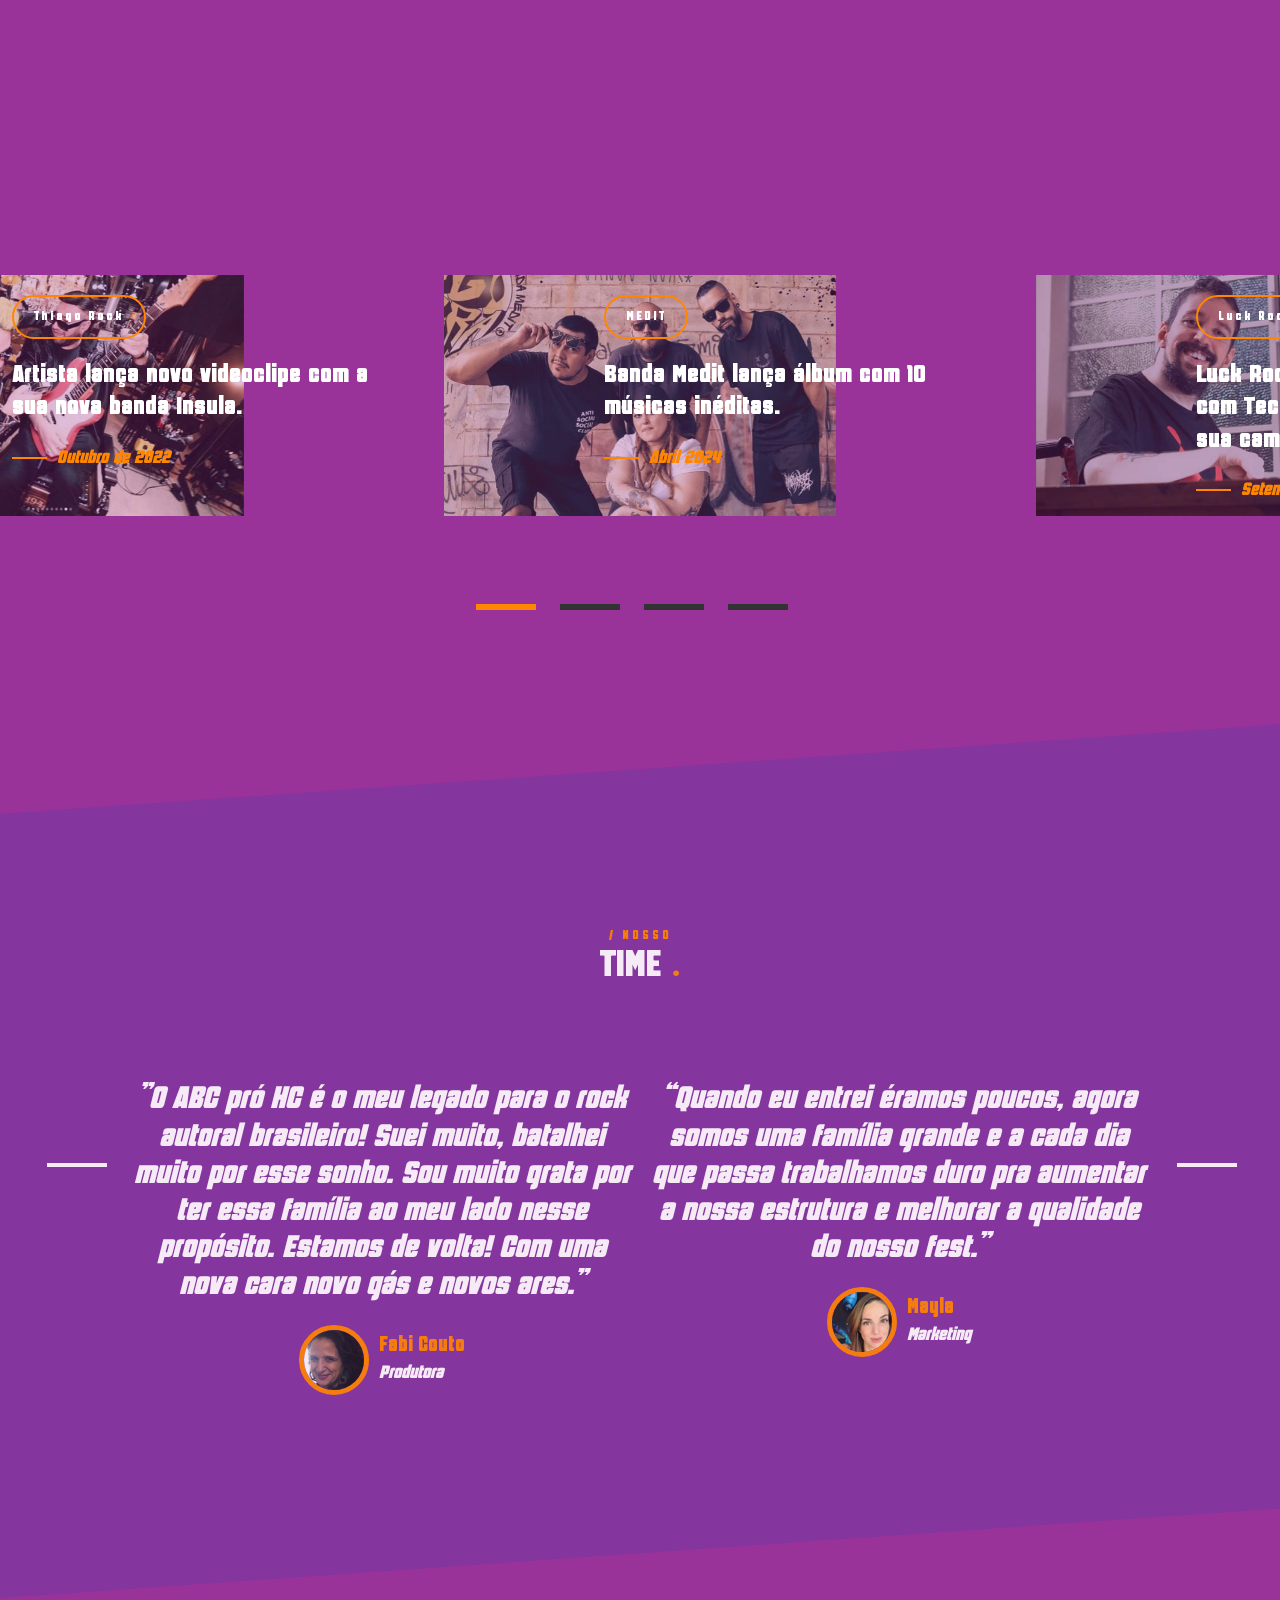
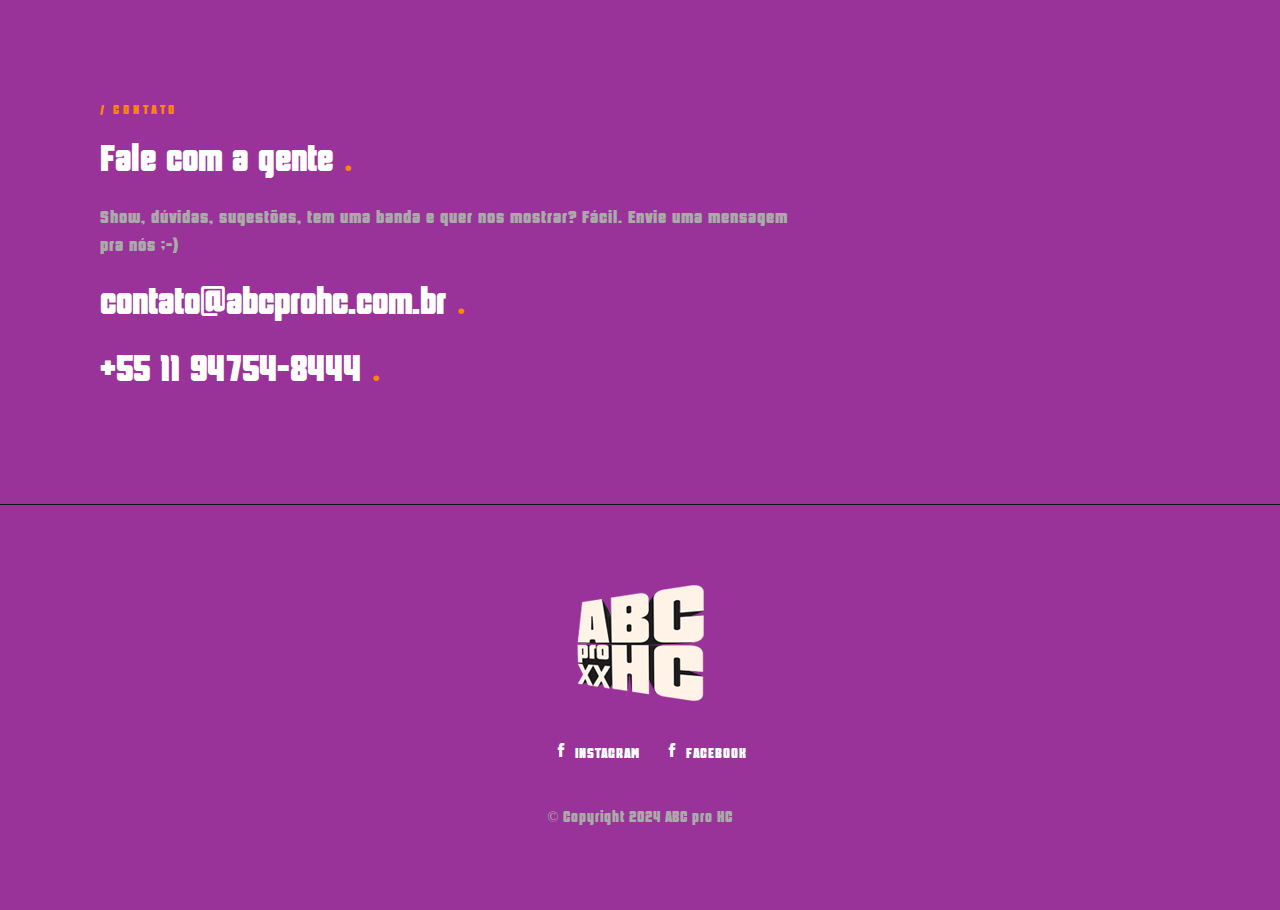
==== commit 5066cf8e: "update site - id visual" ====
--- a/index.html
+++ b/index.html
@@ -60,7 +60,7 @@
                                     <ul id="main-menu" class="sm sm-clean">
                                         <li class="menu-item"><a href="index.html" class="menu-link active">Home</a></li>
                                         <!--<li class="menu-item"><a href="event.html" class="menu-link">Eventos</a></li> -->
-                                        <li class="menu-item"><a href="blog.html" class="menu-link">Novidades 2023</a></li>
+                                        <li class="menu-item"><a href="blog.html" class="menu-link">Novidades 2024</a></li>
                                         <li class="menu-item"><a href="about.html" class="menu-link">História</a></li>
                                         <!--<li class="menu-item"><a href="contact.html" class="menu-link">Contato</a></li> -->
                                     </ul>
@@ -125,12 +125,12 @@
                             <div class="global-counter col-span-7 sm:col-span-12 res:col-span-12">
                                 <div class="global-title">
                                     <!--<a href="#" class="button-basic-1">Esquenta ABC pro HC #3</a> -->
-                                    <h2 data-aos="fade-up">ABC PRO HC ONLINE FEST #2 - PARTE II</h2>
-                                    <h5 data-aos="fade-up">/ 08 DE AGOSTO</h5>
-                                    <p class="dugem-text" data-aos="fade-up">Aconteceu! Está no ar a 2º parte do ABC pro HC online fest! Agradecemos a todas as bandas que pararam para preparar esse material pra gente. Estamos muito orgulhosos da entrega e se você não conferiu, confere aqui</p>
+                                    <h2 data-aos="fade-up">ABC PRO HC<br>20 ANOS</h2>
+                                    <h5 data-aos="fade-up">/ 08 DE DEZEMBRO</h5>
+                                    <p class="dugem-text" data-aos="fade-up">Estamos preparando uma grande surpresa. Save the date - 8 de Dezembro.</p>
                                 </div>
                                 <div class="global-buy" data-aos="fade-up">
-                                    <a href="https://www.youtube.com/@abcprohc87?sub_confirmation=1" target="_blank" class="button-basic-1">Assistir</a>
+                                    <a href="https://www.instagram.com/abcprohc" target="_blank" class="button-basic-1">Acompanhe</a>
                                     <!--<a href="https://www.youtube.com/@abcprohc87?sub_confirmation=1" target="_blank" class="button-basic-2">ONDE ASSISTIR</a> -->
                                 </div>
 								<!--
@@ -188,7 +188,7 @@
                                 </td>
                             </tr>
                             <tr>
-                                <td class="event-date">23/10/2023</td>
+                                <td class="event-date">23/10/2024</td>
                                 <td class="event-thumb">
                                     <a href="#">
                                         <img width="70" height="100" src="img/cartazes/70X100-ESQUENTA4.gif" alt="table-1"> 
@@ -406,7 +406,7 @@
                                                 </h3>
                                             </div>
                                             <div class="post-date">
-                                                <a href="blog.html"><span>Abril 2023</span></a>
+                                                <a href="blog.html"><span>Abril 2024</span></a>
                                             </div>
                                         </div>
                                     </div>
@@ -736,7 +736,7 @@
                                 </div>
                                 <div class="foot-col column column-1 text-center clearfix">
                                     <div id="copyright" class="copyright-text">
-                                        © Copyright 2023 ABC pro HC
+                                        © Copyright 2024 ABC pro HC
                                     </div>
                                 </div>
                             </div>
--- a/css/style1.css
+++ b/css/style1.css
@@ -5,7 +5,7 @@
 	justify-content: center;
 	align-items: center;
 	text-align: center;
-	background: rgba(18, 23, 56, 0.9);
+	background: rgba(153, 51, 153, 0.9);
 }
 
 .js .search {
@@ -72,19 +72,19 @@
 .search__input::-webkit-input-placeholder {
 	/* WebKit, Blink, Edge */
 	opacity: 0.3;
-	color: #060919;
+	color: #993399;
 }
 
 .search__input::-moz-placeholder {
 	opacity: 0.3;
 	/* Mozilla Firefox 19+ */
-	color: #060919;
+	color: #993399;
 }
 
 .search__input:-ms-input-placeholder {
 	/* Internet Explorer 10-11 */
 	opacity: 0.3;
-	color: #060919;
+	color: #993399;
 }
 
 .search__input::-webkit-search-cancel-button,
--- a/style.css
+++ b/style.css
@@ -67,7 +67,7 @@
   word-wrap: break-word;
   -ms-word-wrap: break-word;
   font-size: 18px;
-  background: #0b0b0b;
+  background: #993399;
   color: #aaa;
   margin: 0;
   line-height: 1.618;
@@ -598,7 +598,7 @@
   position: relative;
   left: 0;
   right: 0;
-  background-color: #0b0b0b;
+  background-color: #993399;
   top: 0;
   -webkit-transition: revert;
   -moz-transition: all 0.5s ease 0s;
@@ -830,11 +830,11 @@
 }
 
 .header-alt.header-expanded {
-  background-color: #0b0b0b;
+  background-color: #993399;
 }
 
 .header-alt.header-expanded .main-nav {
-  background-color: #0b0b0b;
+  background-color: #993399;
 }
 
 .header-clear {
@@ -898,14 +898,14 @@
   bottom: 0;
   left: 0;
   right: 0;
-  background: #0b0b0b;
+  background: #993399;
   width: 100%;
   height: 100%;
   z-index: 2;
 }
 
 .video-background .background-overlay {
-  background-color: #0b0b0b;
+  background-color: #993399;
 }
 
 .main-video video {
@@ -961,7 +961,7 @@
 .global-block {
   padding: 110px 0px 27px 0px;
   position: relative;
-  background-color: #0b0b0b;
+  background-color: #993399;
 }
 
 .global-block:before {
@@ -972,7 +972,7 @@
   height: 53px;
   top: -193px;
   left: -100px;
-  border-bottom: 140px solid #0b0b0b;
+  border-bottom: 140px solid #993399;
   border-left: 2000px solid transparent;
 }
 
@@ -1111,7 +1111,7 @@
   height: 53px;
   top: -1px;
   z-index: 2;
-  border-top: 175px solid #0b0b0b;
+  border-top: 175px solid #993399;
   border-right: 2500px solid transparent;
 }
 
@@ -1244,7 +1244,7 @@
 /*Blog Post*/
 .blog-loop {
   padding: 110px 0px 10px 0px;
-  background-color: #0b0b0b;
+  background-color: #993399;
   position: relative;
 }
 
@@ -1420,7 +1420,7 @@
   height: 53px;
   top: -193px;
   left: -100px;
-  border-bottom: 140px solid #0b0b0b;
+  border-bottom: 140px solid #993399;
   border-left: 2000px solid transparent;
 }
 
@@ -1460,7 +1460,7 @@
   height: 53px;
   top: -1px;
   z-index: 2;
-  border-top: 175px solid #0b0b0b;
+  border-top: 175px solid #993399;
   border-right: 2500px solid transparent;
 }
 
@@ -1658,7 +1658,7 @@
   height: 53px;
   top: -193px;
   left: -100px;
-  border-bottom: 140px solid #0b0b0b;
+  border-bottom: 140px solid #993399;
   border-left: 2000px solid transparent;
 }
 
@@ -1856,7 +1856,7 @@
   width: 100%;
   height: 10px;
   top: -109px;
-  border-bottom: 100px solid #0b0b0b;
+  border-bottom: 100px solid #993399;
   border-left: 2000px solid transparent;
 }
 
@@ -1880,7 +1880,7 @@
   height: 53px;
   top: -1px;
   z-index: 2;
-  border-top: 75px solid #0b0b0b;
+  border-top: 75px solid #993399;
   border-right: 2500px solid transparent;
 }
 
@@ -2631,7 +2631,7 @@
 }
 
 .single .blog-single .next-prev-post .inner-nav {
-  background-color: #0b0b0b;
+  background-color: #993399;
 }
 
 .blog-single .next-prev-post .prev-post a>.the-nav-title,
@@ -2903,7 +2903,7 @@
 /*-----------------------------------------------------------------------------------*/
 
 #footer {
-  background-color: #0b0b0b;
+  background-color: #993399;
   background-repeat: no-repeat;
   background-attachment: inherit;
   background-position: center center;
--- a/css/responsive.css
+++ b/css/responsive.css
@@ -150,7 +150,7 @@
   padding-top: 15px;
 }
 .single .blog-single .next-prev-post .inner-nav {
-    background-color: #0b0b0b;
+    background-color: #993399;
     text-align: center;
 }.single .blog-single .next-prev-post{
   gap:0;
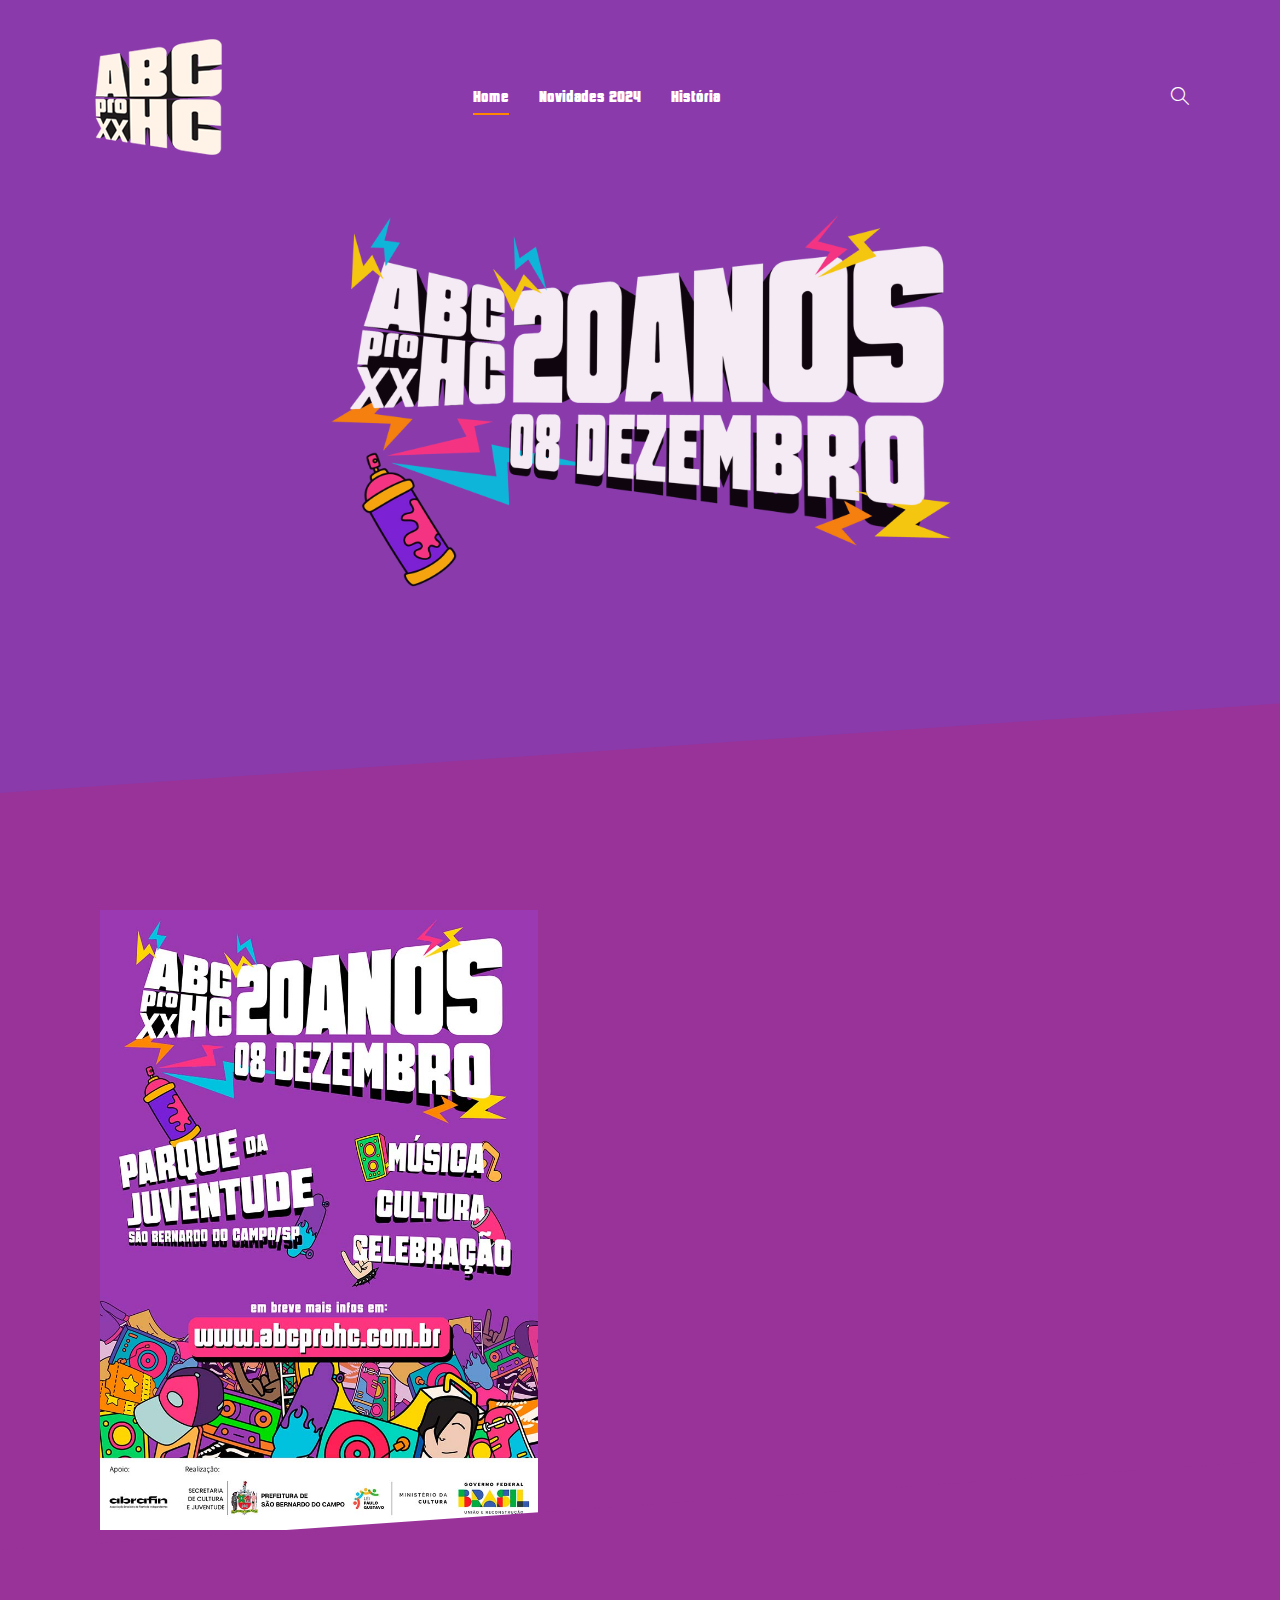
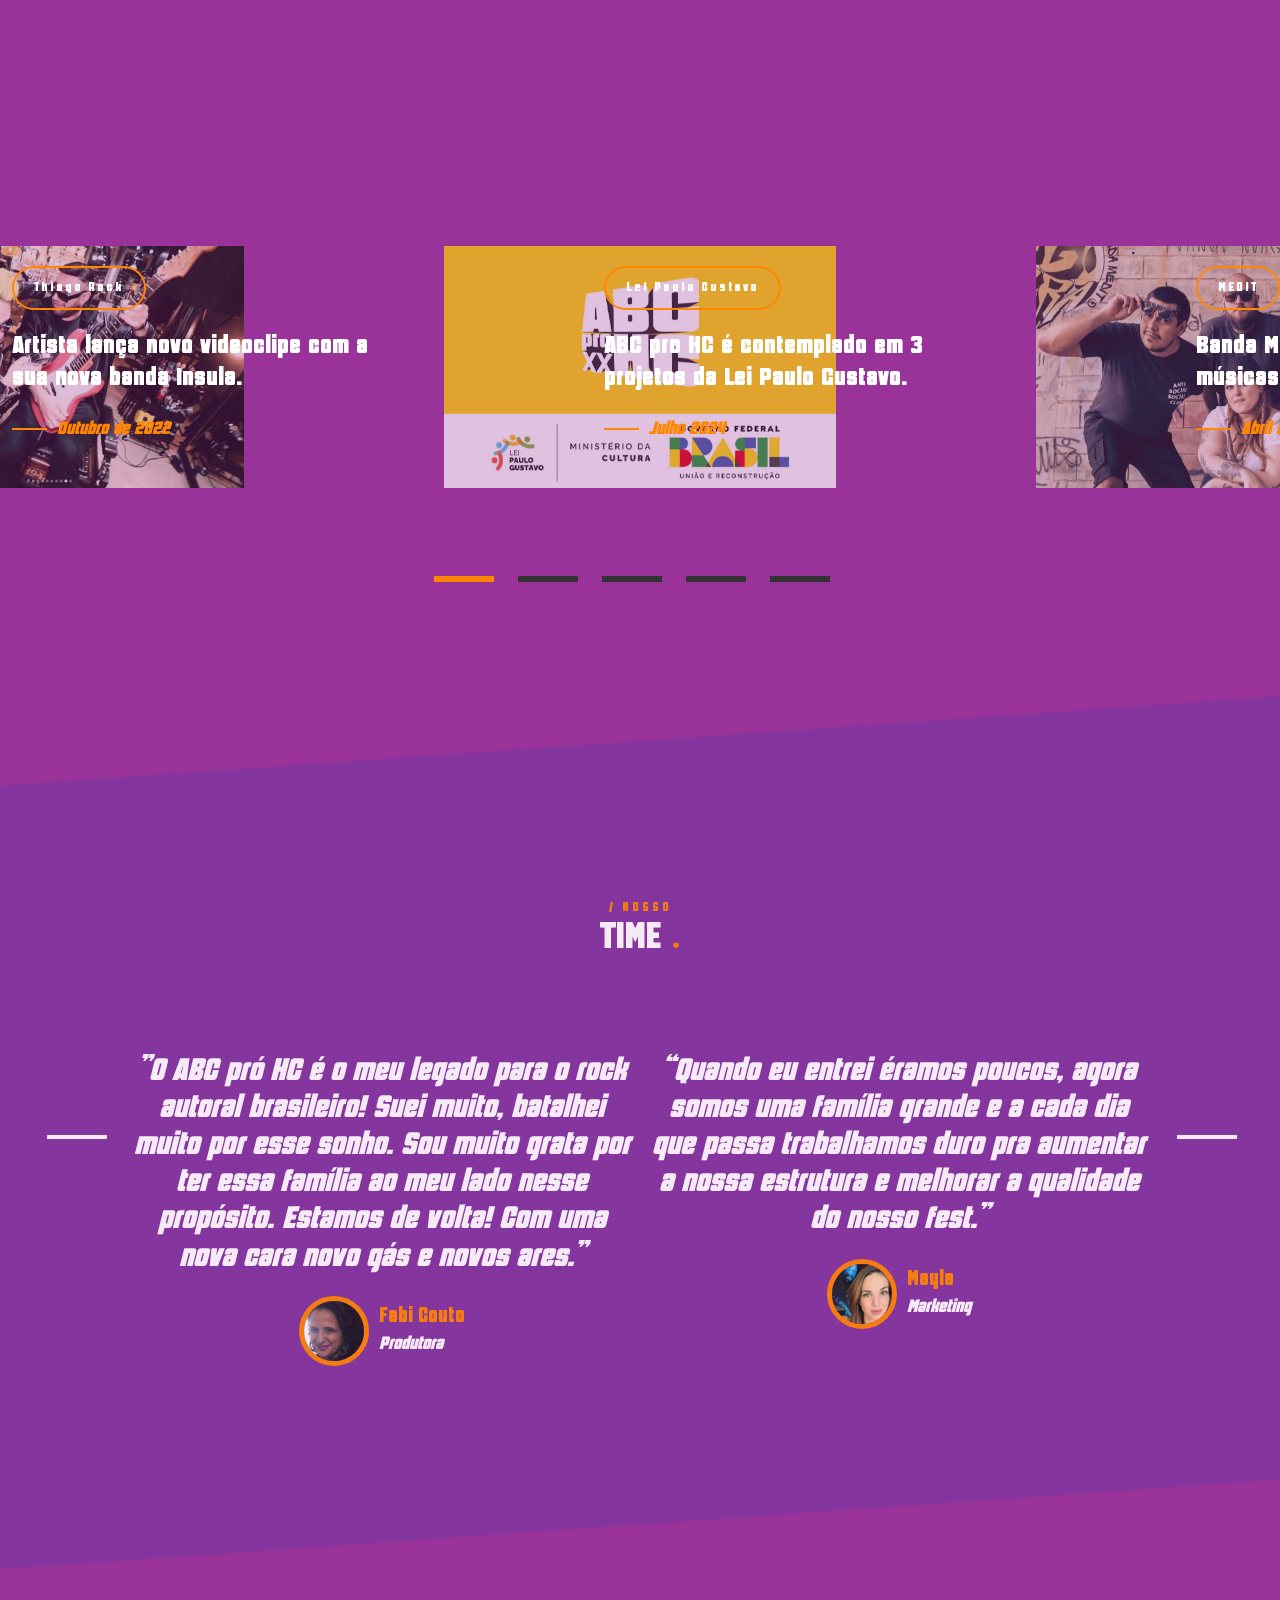
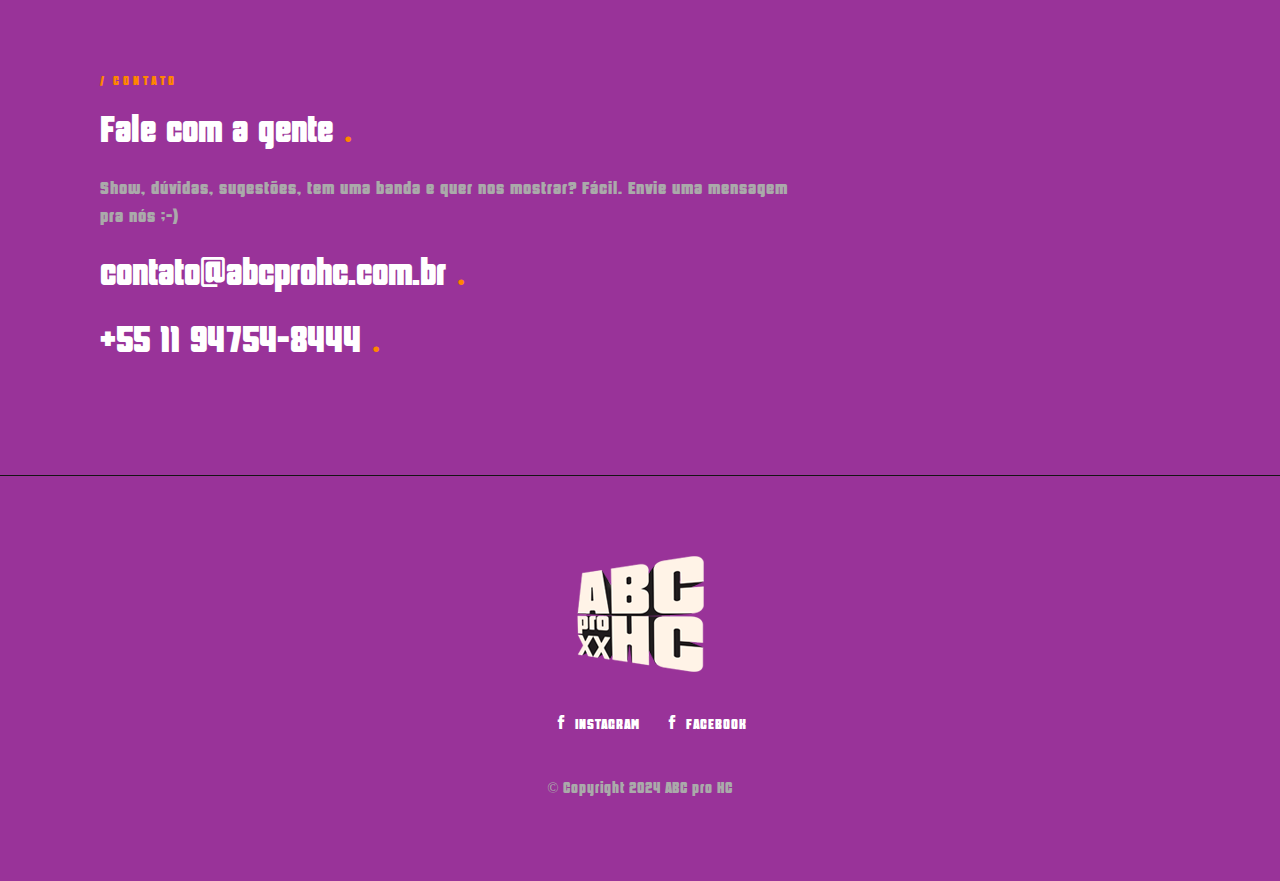
==== commit 07334286: "update site - lei paulo gustavo" ====
--- a/index.html
+++ b/index.html
@@ -117,7 +117,7 @@
                                 <div class="item-content">
                                     <div class="img-header">
                                         <a class="pattern" href="#">
-                                            <img src="img/cartazes/FESTONLINE2-POS.jpg" alt="event-img">
+                                            <img src="img/cartazes/FLYER-20-ANOS.jpg" alt="event-img">
                                         </a>
                                     </div>
                                 </div>
@@ -127,7 +127,7 @@
                                     <!--<a href="#" class="button-basic-1">Esquenta ABC pro HC #3</a> -->
                                     <h2 data-aos="fade-up">ABC PRO HC<br>20 ANOS</h2>
                                     <h5 data-aos="fade-up">/ 08 DE DEZEMBRO</h5>
-                                    <p class="dugem-text" data-aos="fade-up">Estamos preparando uma grande surpresa. Save the date - 8 de Dezembro.</p>
+                                    <p class="dugem-text" data-aos="fade-up">O ABC pro HC foi contemplado em 3 editais da Lei Paulo Gustavo. Um dos editais será o Festival ABC pro HC 20 anos que acontece em Dezembro deste ano. Uma super celebração de aniversário que será realizada no Parque da Juventude em São Bernardo do Campo/SP. O espaço suporta 2.000 pessoas e o festival vai contar com a presença de 8 a 10 bandas, atrações de diversos estilos músicais e movimentos culturais da cena jovem atual.</p>
                                 </div>
                                 <div class="global-buy" data-aos="fade-up">
                                     <a href="https://www.instagram.com/abcprohc" target="_blank" class="button-basic-1">Acompanhe</a>
@@ -386,7 +386,32 @@
                     <div class="blog-slide">
                         <div class="swiper-container">
                             <div class="swiper-wrapper">
-                            <div class="swiper-slide">
+                                <div class="swiper-slide">
+                                    <div class="swiper-post">
+                                        <div class="post-thumb">
+                                            <a href="blog.html">
+                                                <img src="img/imgs-index/leipaulogustavo_650x400.jpg" alt="latest-news-img-1">
+                                                <div class="dugem-overlay"></div>
+                                            </a>
+                                        </div>
+                                        <div class="post-content-wrap">
+                                            <div class="post-category">
+                                                <a href="blog.html?#blog_leipaulogustavo" href="blog.html" class="button-basic-1">Lei Paulo Gustavo</a>
+                                            </div>
+                                            <div class="post-title">
+                                                <h3>
+                                                    <a href="blog.html?#blog_leipaulogustavo">
+                                                        ABC pro HC é contemplado em 3 projetos da Lei Paulo Gustavo.
+                                                    </a>
+                                                </h3>
+                                            </div>
+                                            <div class="post-date">
+                                                <a href="blog.html"><span>Julho 2024</span></a>
+                                            </div>
+                                        </div>
+                                    </div>
+                                </div>                                
+                                <div class="swiper-slide">
                                     <div class="swiper-post">
                                         <div class="post-thumb">
                                             <a href="blog.html">
--- a/css/sm-clean.css
+++ b/css/sm-clean.css
@@ -176,13 +176,13 @@
     overflow: hidden;
     border-width: 9px;
     border-style: dashed dashed solid dashed;
-    border-color: transparent transparent #bbbbbb transparent;
+    border-color: transparent transparent #ffffff transparent;
   }
   .sm-clean > li > ul:after {
     top: -16px;
     left: 31px;
     border-width: 8px;
-    border-color: transparent transparent white transparent;
+    border-color: transparent transparent rgb(255, 255, 255) transparent;
   }
   .sm-clean ul {
     border: 1px solid #bbbbbb;
--- a/style.css
+++ b/style.css
@@ -914,7 +914,7 @@
 
 .image-background {
   position: absolute;
-  background-image: url(img/we-can-dance-forever2.png);
+  background-image: url(img/main-bg.jpg);
   left: 0;
   right: 0;
   top: 0;
--- a/css/responsive.css
+++ b/css/responsive.css
@@ -209,6 +209,7 @@
 
   .table-events .dugem-text {
     padding: 0 25px;
+    color: #fff;
   }
 
   .page-blog {
@@ -223,6 +224,10 @@
     line-height: 1.2em;
     color: #fff;
     margin-top: 0px;
+  }
+
+  .global-title p {
+    color: #fff!important;
   }
 
   .column {
@@ -608,11 +613,11 @@
     position: relative;
 }
 .waiting-title .the-title h3 {
-        font-size: 40px;
+    font-size: 40px;
     font-size: 4rem;
-
     margin-bottom: 20px;
 }
+
 .testimonial-wrap .swipper-button {
     display: none;
 }
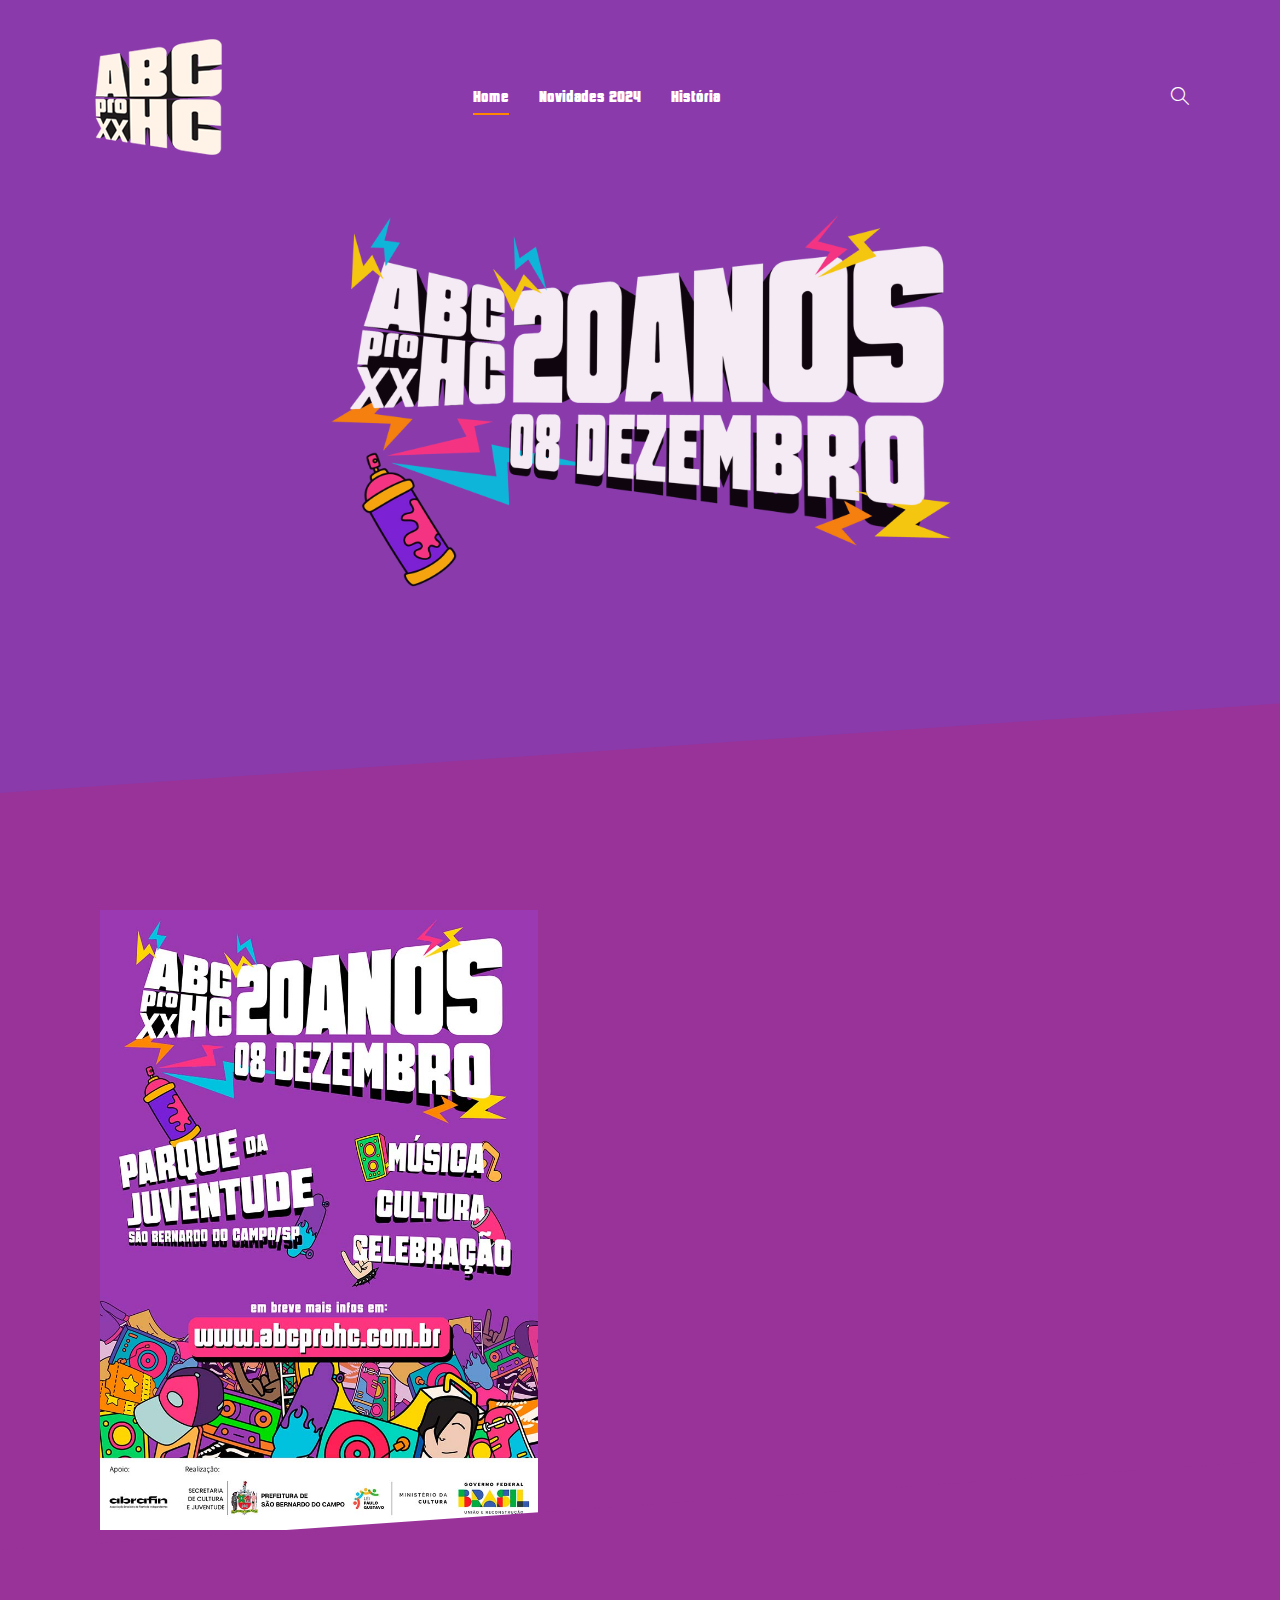
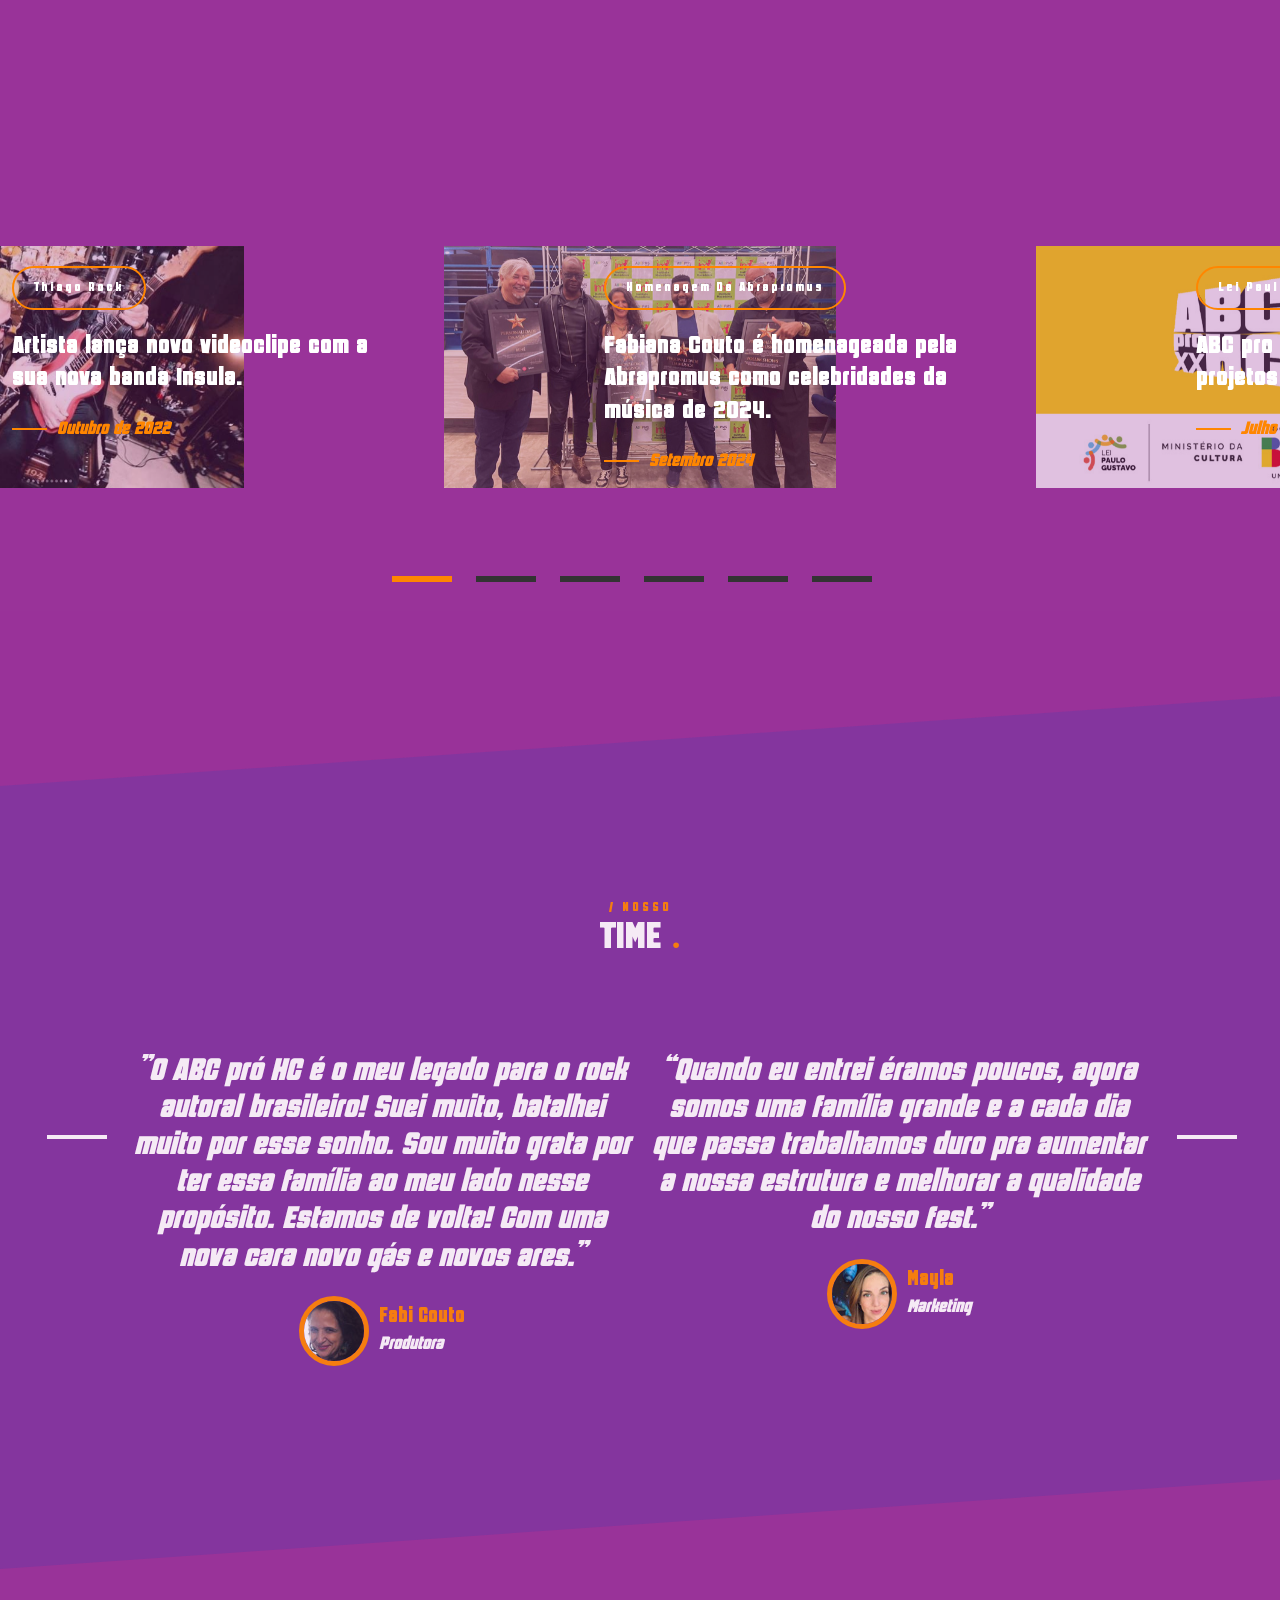
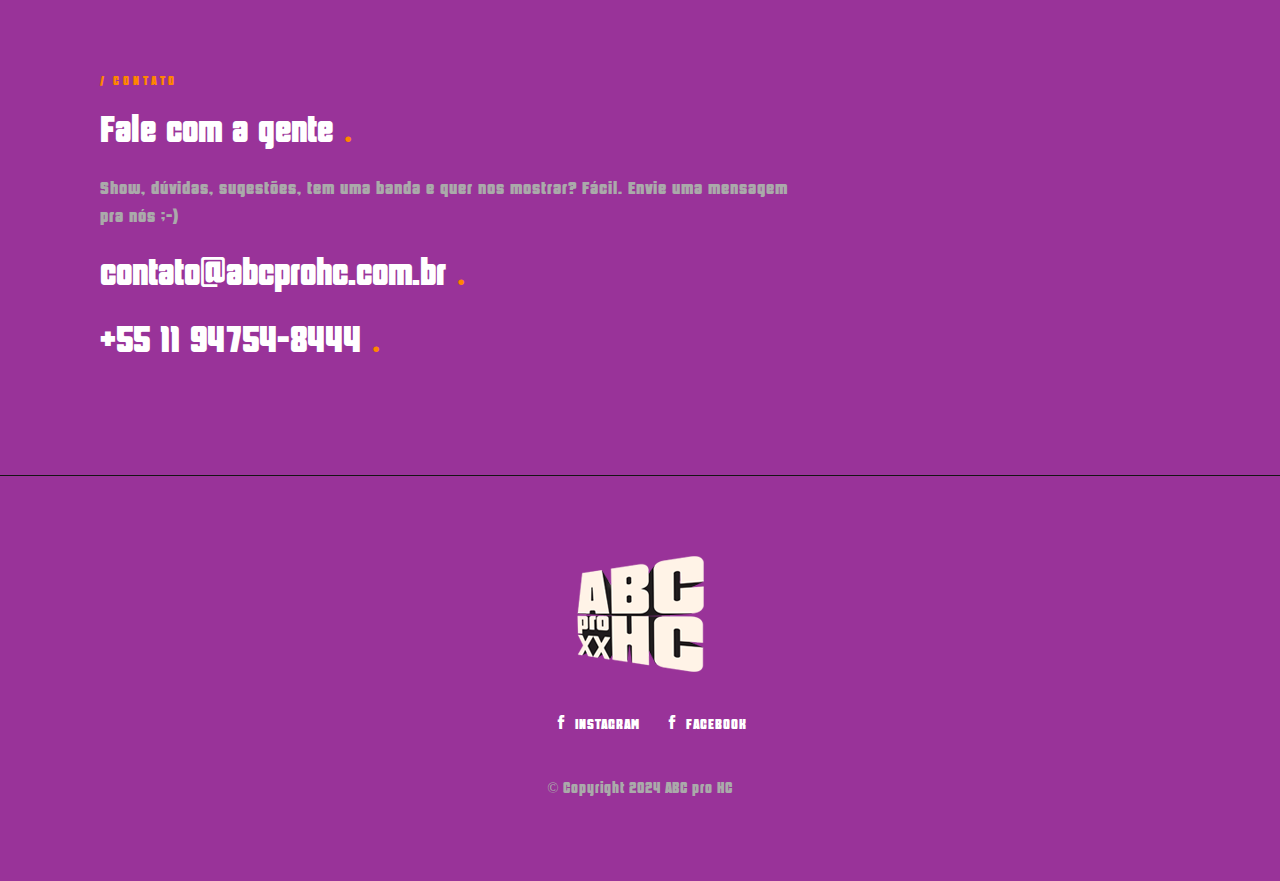
==== commit 4a7dfa7f: "noticia fabi - abrapromus" ====
--- a/index.html
+++ b/index.html
@@ -390,6 +390,31 @@
                                     <div class="swiper-post">
                                         <div class="post-thumb">
                                             <a href="blog.html">
+                                                <img src="img/imgs-index/abrapromus_650x400.jpg" alt="latest-news-img-1">
+                                                <div class="dugem-overlay"></div>
+                                            </a>
+                                        </div>
+                                        <div class="post-content-wrap">
+                                            <div class="post-category">
+                                                <a href="blog.html?#blog_abrapromus" href="blog.html" class="button-basic-1">Homenagem da Abrapromus</a>
+                                            </div>
+                                            <div class="post-title">
+                                                <h3>
+                                                    <a href="blog.html?#blog_abrapromus">
+                                                        Fabiana Couto é homenageada pela Abrapromus como celebridades da música de 2024.
+                                                    </a>
+                                                </h3>
+                                            </div>
+                                            <div class="post-date">
+                                                <a href="blog.html"><span>Setembro 2024</span></a>
+                                            </div>
+                                        </div>
+                                    </div>
+                                </div>                                 
+                                <div class="swiper-slide">
+                                    <div class="swiper-post">
+                                        <div class="post-thumb">
+                                            <a href="blog.html">
                                                 <img src="img/imgs-index/leipaulogustavo_650x400.jpg" alt="latest-news-img-1">
                                                 <div class="dugem-overlay"></div>
                                             </a>
@@ -410,7 +435,7 @@
                                             </div>
                                         </div>
                                     </div>
-                                </div>                                
+                                </div>                              
                                 <div class="swiper-slide">
                                     <div class="swiper-post">
                                         <div class="post-thumb">
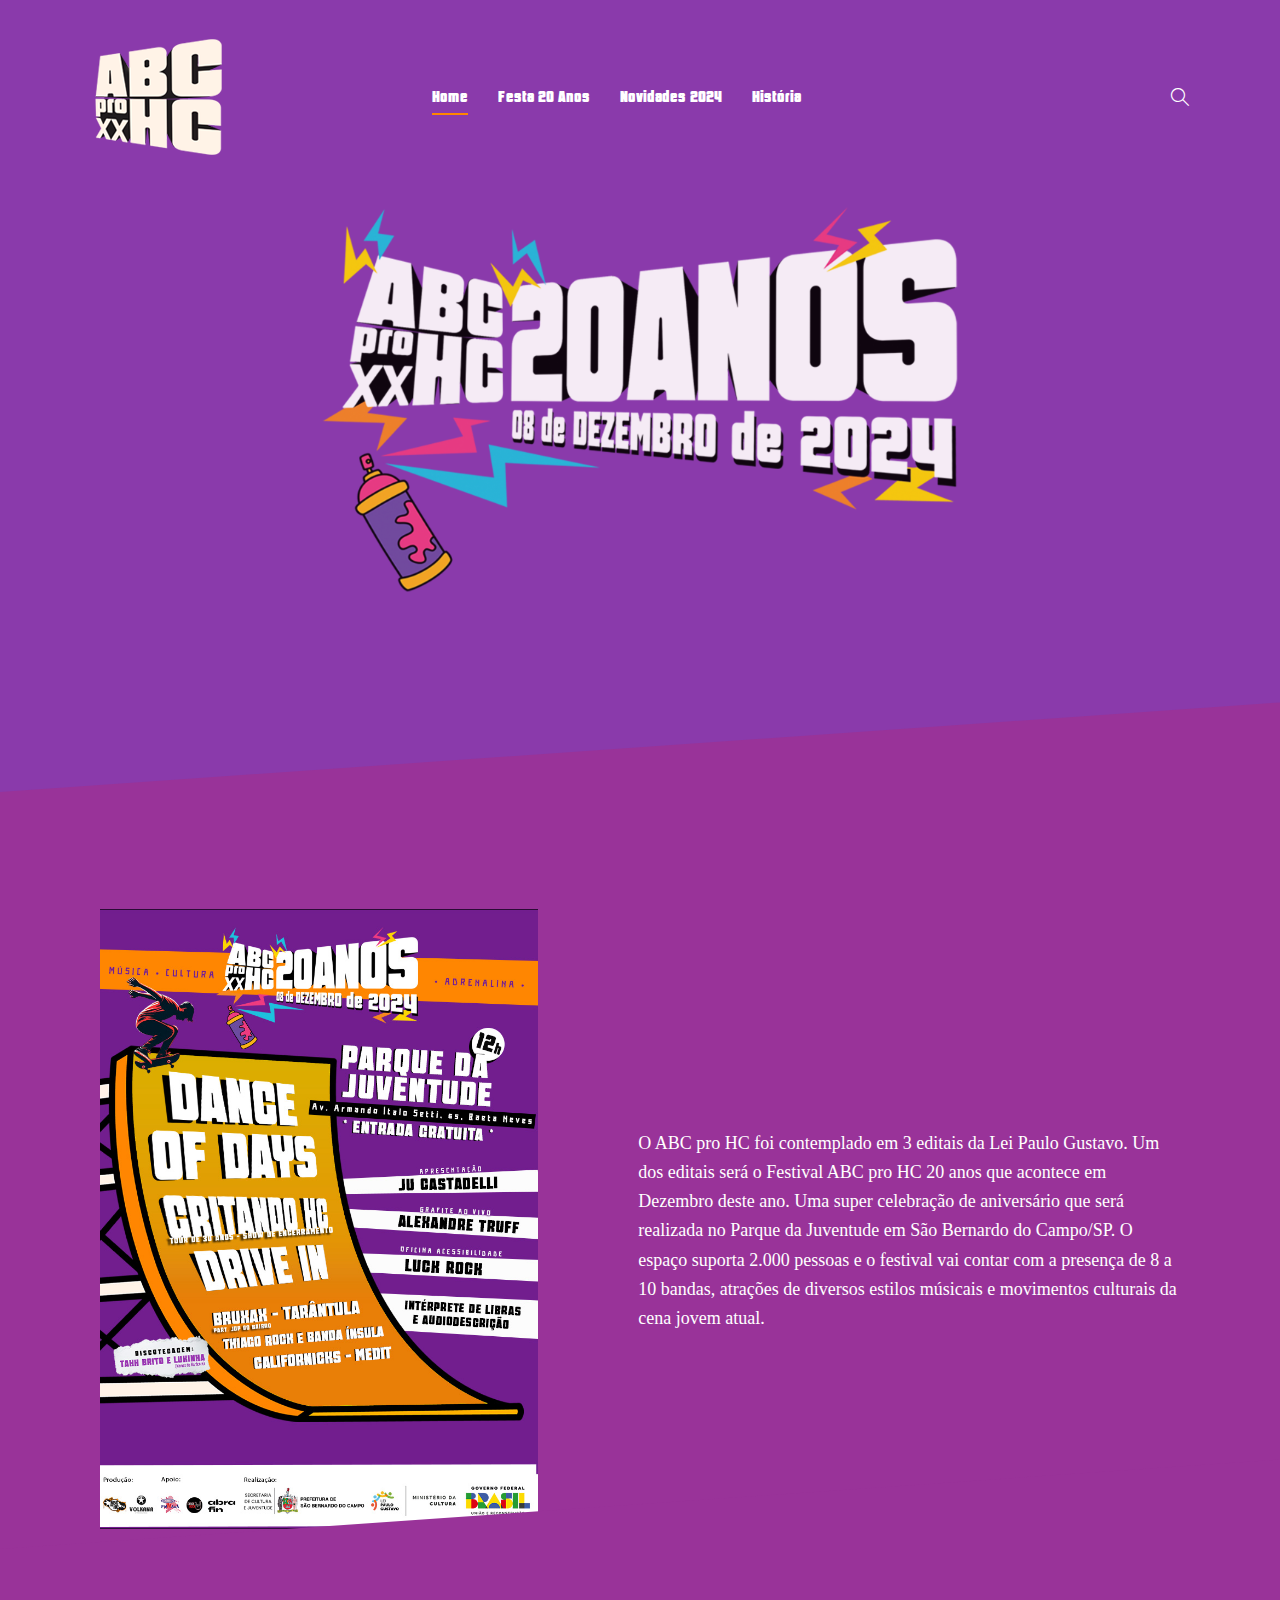
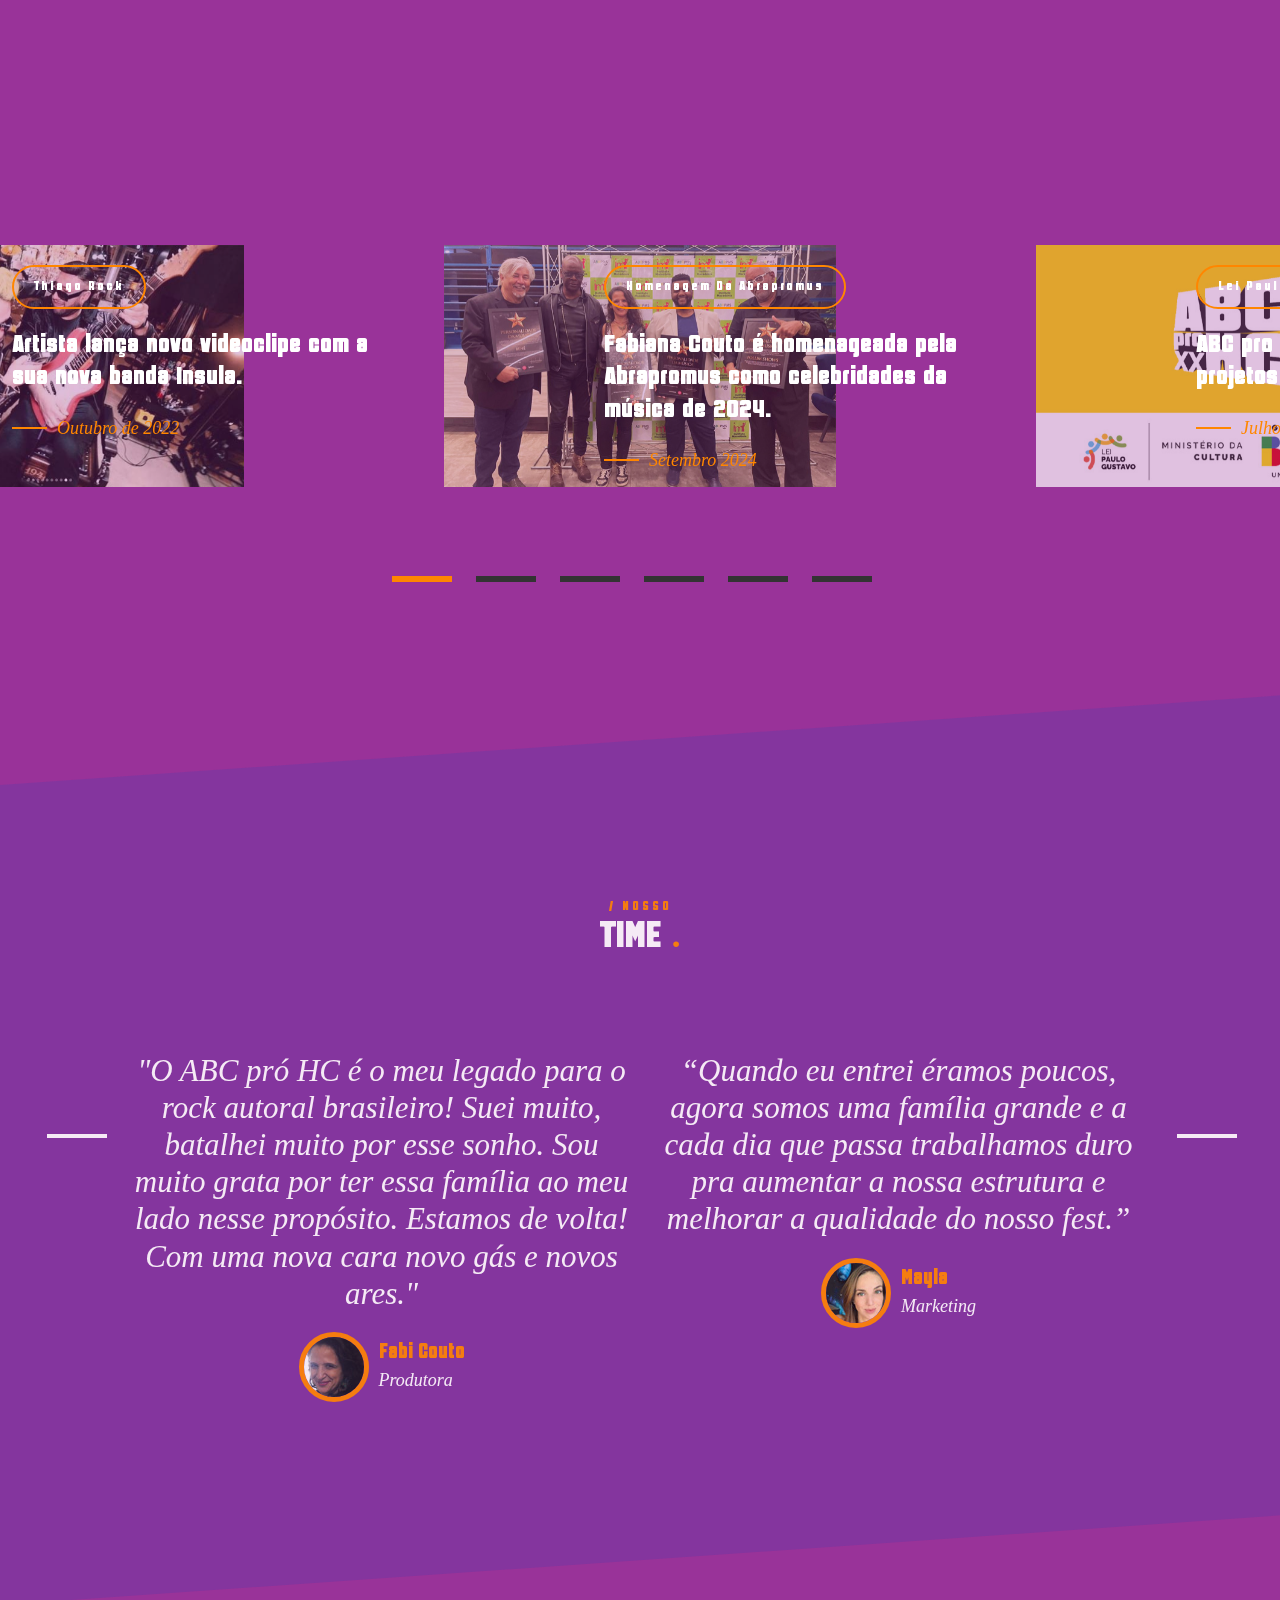
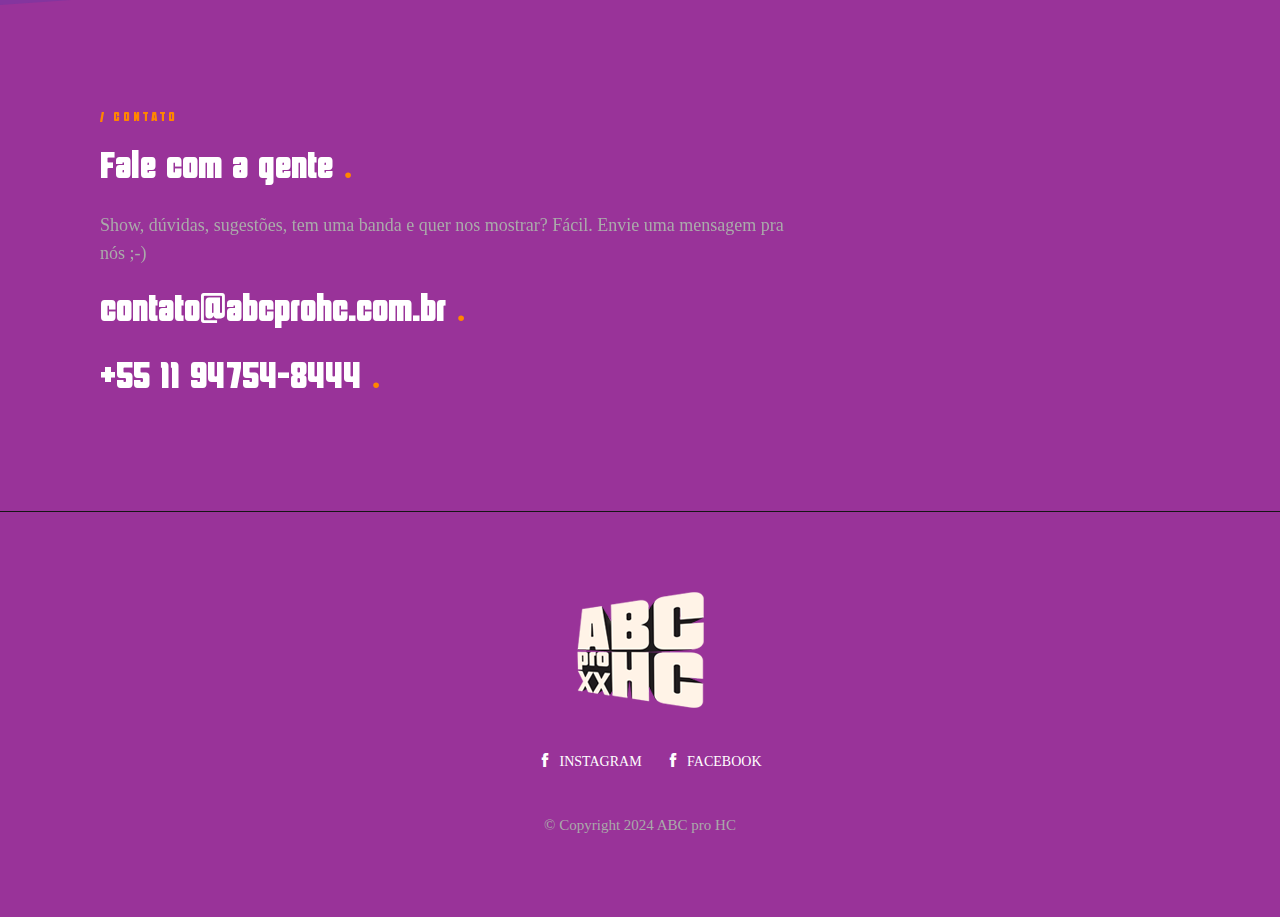
==== commit fd00b62b: "atualizacao festa 20 anos" ====
--- a/index.html
+++ b/index.html
@@ -59,9 +59,11 @@
                                     <!-- Sample menu definition -->
                                     <ul id="main-menu" class="sm sm-clean">
                                         <li class="menu-item"><a href="index.html" class="menu-link active">Home</a></li>
+                                        <li class="menu-item"><a href="festa20anos.html" class="menu-link">Festa 20 Anos</a></li>
                                         <!--<li class="menu-item"><a href="event.html" class="menu-link">Eventos</a></li> -->
                                         <li class="menu-item"><a href="blog.html" class="menu-link">Novidades 2024</a></li>
                                         <li class="menu-item"><a href="about.html" class="menu-link">História</a></li>
+                                        <!--<li class="menu-item"><a href="edicoes.html" class="menu-link">Edições</a></li>-->
                                         <!--<li class="menu-item"><a href="contact.html" class="menu-link">Contato</a></li> -->
                                     </ul>
                                 </nav>
@@ -127,10 +129,10 @@
                                     <!--<a href="#" class="button-basic-1">Esquenta ABC pro HC #3</a> -->
                                     <h2 data-aos="fade-up">ABC PRO HC<br>20 ANOS</h2>
                                     <h5 data-aos="fade-up">/ 08 DE DEZEMBRO</h5>
-                                    <p class="dugem-text" data-aos="fade-up">O ABC pro HC foi contemplado em 3 editais da Lei Paulo Gustavo. Um dos editais será o Festival ABC pro HC 20 anos que acontece em Dezembro deste ano. Uma super celebração de aniversário que será realizada no Parque da Juventude em São Bernardo do Campo/SP. O espaço suporta 2.000 pessoas e o festival vai contar com a presença de 8 a 10 bandas, atrações de diversos estilos músicais e movimentos culturais da cena jovem atual.</p>
+                                    <p>O ABC pro HC foi contemplado em 3 editais da Lei Paulo Gustavo. Um dos editais será o Festival ABC pro HC 20 anos que acontece em Dezembro deste ano. Uma super celebração de aniversário que será realizada no Parque da Juventude em São Bernardo do Campo/SP. O espaço suporta 2.000 pessoas e o festival vai contar com a presença de 8 a 10 bandas, atrações de diversos estilos músicais e movimentos culturais da cena jovem atual.</p>
                                 </div>
                                 <div class="global-buy" data-aos="fade-up">
-                                    <a href="https://www.instagram.com/abcprohc" target="_blank" class="button-basic-1">Acompanhe</a>
+                                    <a href="festa20anos.html" target="_blank" class="button-basic-1">SAIBA MAIS</a>
                                     <!--<a href="https://www.youtube.com/@abcprohc87?sub_confirmation=1" target="_blank" class="button-basic-2">ONDE ASSISTIR</a> -->
                                 </div>
 								<!--
--- a/css/style1.css
+++ b/css/style1.css
@@ -237,3 +237,5 @@
 		display: none;
 	}
 }
+
+
--- a/style.css
+++ b/style.css
@@ -68,10 +68,10 @@
   -ms-word-wrap: break-word;
   font-size: 18px;
   background: #993399;
-  color: #aaa;
+  color: #FFFFFF;
   margin: 0;
   line-height: 1.618;
-  font-family: 'Direction';
+  font-family: 'Myriad Pro Regular';
   font-weight: 200;
 }
 
@@ -1670,7 +1670,7 @@
   height: 40px;
   margin-bottom: 20px;
   padding: 5px 14px;
-  border: 1px solid #aaa;
+  border: 1px solid #FFFFFF;
   border-top: 0;
   border-right: 0;
   -webkit-transition: all .2s ease-in-out;
@@ -1685,7 +1685,7 @@
   width: 95%;
   max-width: 95%;
   margin-bottom: 15px;
-  border: 1px solid #aaa;
+  border: 1px solid #FFFFFF;
   outline: none;
   padding: 5px 14px;
   border-top: 0;
@@ -2015,7 +2015,7 @@
   height: 40px;
   margin-bottom: 20px;
   padding: 5px 14px;
-  border: 1px solid #aaa;
+  border: 1px solid #FFFFFF;
   border-top: 0;
   border-right: 0;
   -webkit-transition: all .2s ease-in-out;
@@ -2045,7 +2045,7 @@
   width: 95%;
   max-width: 95%;
   margin-bottom: 15px;
-  border: 1px solid #aaa;
+  border: 1px solid #FFFFFF;
   outline: none;
   padding: 5px 14px;
   border-top: 0;
@@ -2103,7 +2103,7 @@
   margin-bottom: 20px;
   padding: 5px 20px;
   outline: none;
-  border: 2px solid #aaa;
+  border: 2px solid #FFFFFF;
   float: left;
   position: relative;
   top: 25px;
